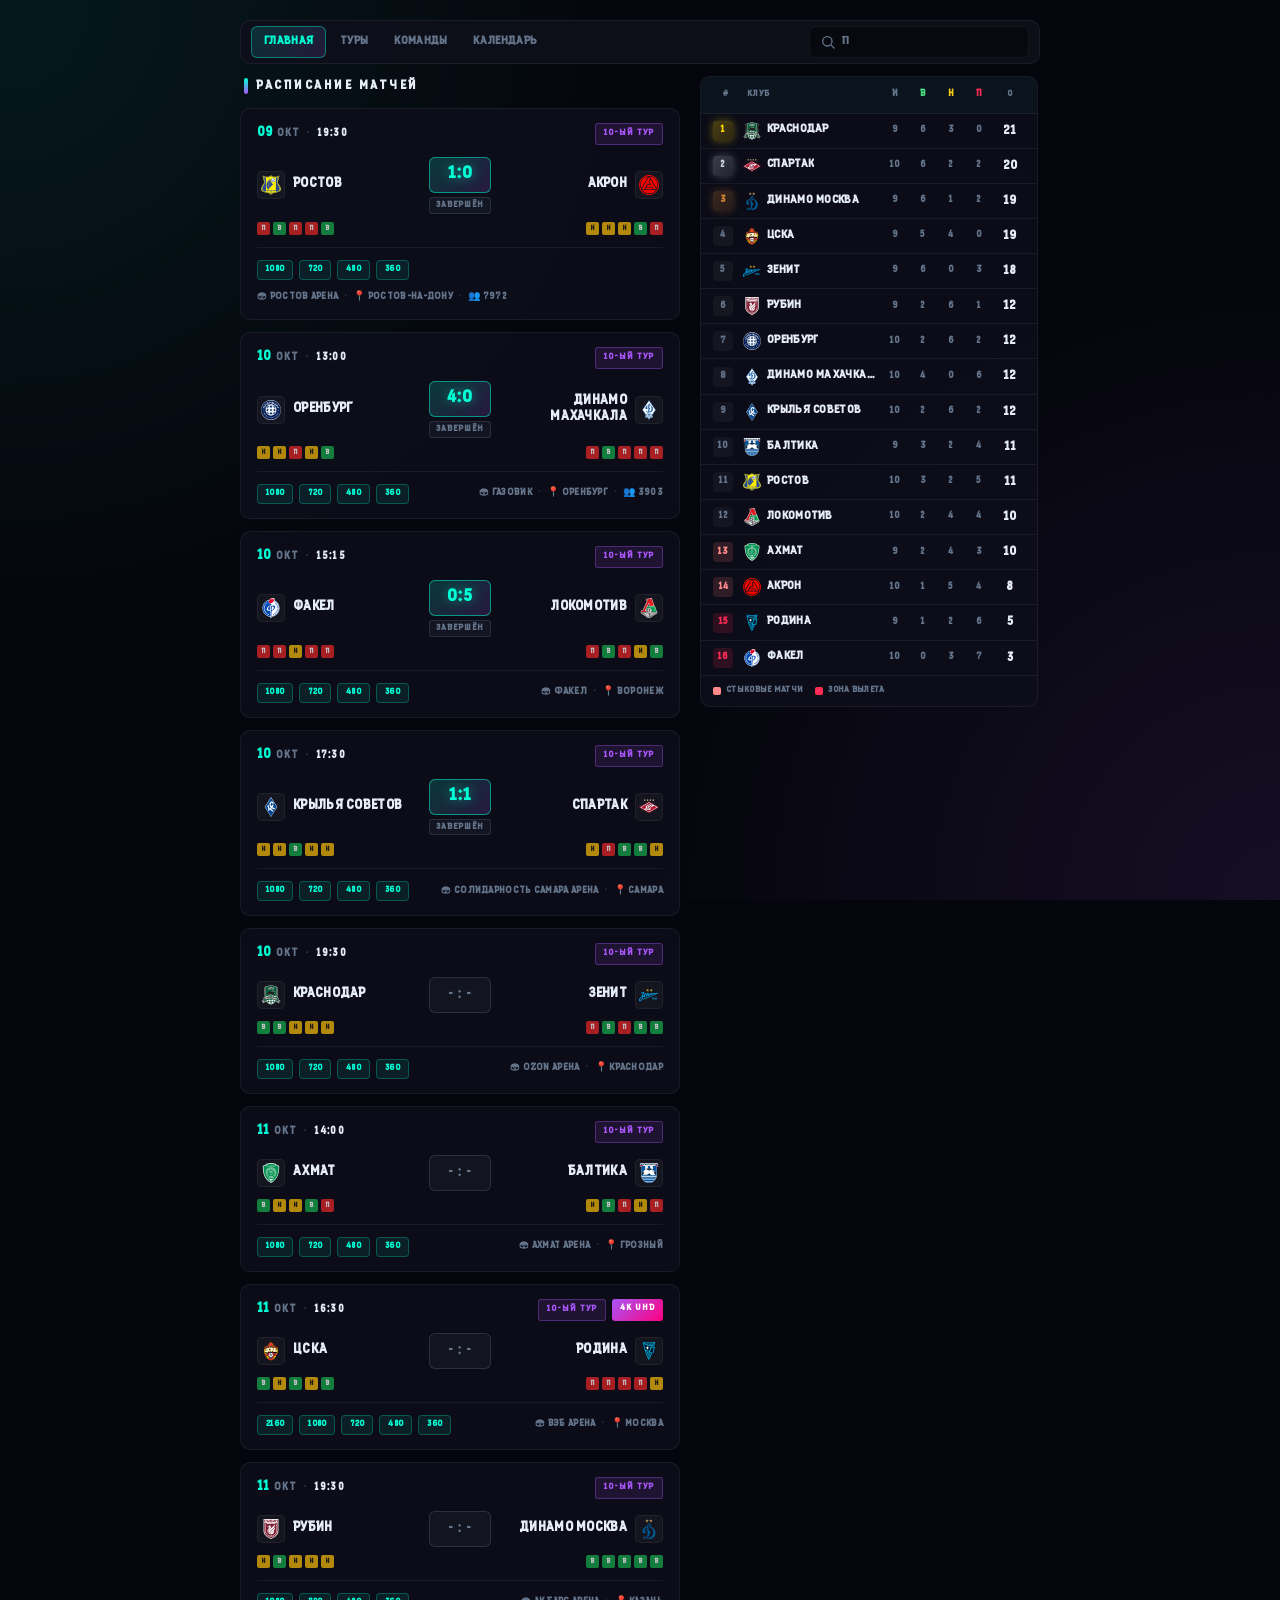
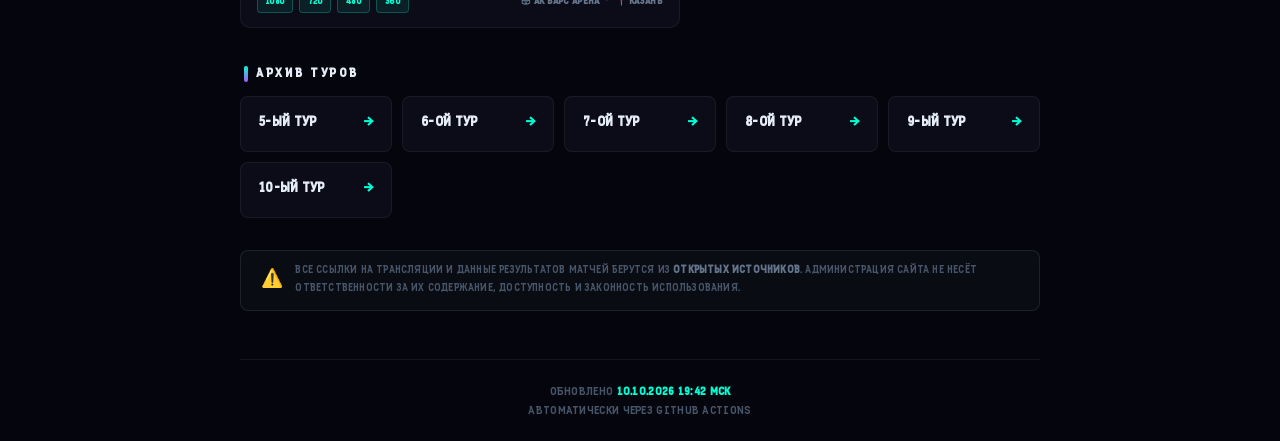
==== index.html @ 18435838 "Обновление: 10-ый тур" ====
<!DOCTYPE html>
<html lang="ru">
<head>
<meta charset="UTF-8">
<meta name="viewport" content="width=device-width, initial-scale=1.0, maximum-scale=1.0, user-scalable=no, viewport-fit=cover">
<title>Прямые трансляции — РПЛ</title>
<link rel="icon" type="image/svg+xml" href="logo/rpl.svg">
<link rel="apple-touch-icon" href="logo/rpl.svg">
<link rel="stylesheet" href="style.css">
</head>
<body>
  <div class="container">

    <div class="topbar">
    <nav class="nav-tabs">
      <a class="nav-tab active" href="index.html">Главная</a>
      <a class="nav-tab " href="tours.html">Туры</a>
      <a class="nav-tab " href="teams.html">Команды</a>
      <a class="nav-tab " href="calendar.html">Календарь</a>
    </nav>
    <div class="topbar-search" id="searchBox">
      <img class="search-box-logo" id="searchBoxLogo" src="" alt="" style="display:none;">
      <input type="text" id="searchInput" placeholder="" autocomplete="off">
      <button class="search-clear" id="searchClear" style="display:none">✕</button>
      <div class="search-suggestions" id="searchSuggestions"></div>
    </div>
    <button class="search-toggle" id="searchToggle" aria-label="Поиск">
      <svg xmlns="http://www.w3.org/2000/svg" viewBox="0 0 24 24" fill="none" stroke="currentColor" stroke-width="2" stroke-linecap="round" stroke-linejoin="round" width="16" height="16"><circle cx="11" cy="11" r="7"/><path d="m21 21-4.35-4.35"/></svg>
    </button>
  </div>

    
    <div class="main-layout">
      <div class="main-layout-col">
        <div id="currentSection">
          <div class="section-head" id="currentHeaderDefault">
            <div class="section-head-title">Расписание матчей</div>
          </div>
          <div class="section-head" id="currentHeaderSearch" style="display:none;">
            <div class="section-head-title">Будущие матчи<span id="currentHeaderTeam"></span></div>
          </div>
          <div class="matches" id="matchesContainer"><div class="match" id="match-09-окт-ростов-акрон" data-teams="ростов акрон">
        <div class="match-top">
          <div class="match-when">
            <span class="match-day">09</span>
            <span class="match-month">окт</span>
            <span class="match-dot">·</span>
            <span class="match-time">19:30</span>
          </div>
          <div class="match-tags">
            <span class="tag tag-tour">10-ый тур</span>
            
          </div>
        </div>

        <div class="match-main">
          <a class="match-team home" href="index.html?team=%D0%A0%D0%BE%D1%81%D1%82%D0%BE%D0%B2">
            <span class="team-logo"><img src="logo/rostov.svg" alt="Ростов"></span>
            <span class="team-name">Ростов</span>
          </a>
          <div class="match-score-block">
            <div class="match-score match-score-final">1:0</div>
            <div class="match-status">Завершён</div>
          </div>
          <a class="match-team away" href="index.html?team=%D0%90%D0%BA%D1%80%D0%BE%D0%BD">
            <span class="team-name">Акрон</span>
            <span class="team-logo"><img src="logo/akron.svg" alt="Акрон"></span>
          </a>
        </div>

        <div class="match-form">
          <div class="match-form-side match-form-home"><span class="form-row"><a class="form-sq form-l" href="tours/6-%D0%BE%D0%B9-%D1%82%D1%83%D1%80.html#match-29-авг-краснодар-ростов" title="29.08.26 Краснодар — Ростов 1:0">П</a><a class="form-sq form-w" href="tours/7-%D0%BE%D0%B9-%D1%82%D1%83%D1%80.html#match-05-сен-ростов-факел" title="05.09.26 Ростов — Факел 3:1">В</a><a class="form-sq form-l" href="tours/8-%D0%BE%D0%B9-%D1%82%D1%83%D1%80.html#match-13-сен-спартак-ростов" title="13.09.26 Спартак — Ростов 3:0">П</a><a class="form-sq form-l" href="tours/9-%D1%8B%D0%B9-%D1%82%D1%83%D1%80.html#match-17-сен-ростов-динамо-москва" title="17.09.26 Ростов — Динамо Москва 0:3">П</a><a class="form-sq form-w" href="tours/10-%D1%8B%D0%B9-%D1%82%D1%83%D1%80.html#match-09-окт-ростов-акрон" title="09.10.26 Ростов — Акрон 1:0">В</a></span></div>
          <div class="match-form-side match-form-away"><span class="form-row"><a class="form-sq form-d" href="tours/6-%D0%BE%D0%B9-%D1%82%D1%83%D1%80.html#match-28-авг-акрон-цска" title="28.08.26 Акрон — ЦСКА 2:2">Н</a><a class="form-sq form-d" href="tours/7-%D0%BE%D0%B9-%D1%82%D1%83%D1%80.html#match-06-сен-оренбург-акрон" title="06.09.26 Оренбург — Акрон 2:2">Н</a><a class="form-sq form-d" href="tours/8-%D0%BE%D0%B9-%D1%82%D1%83%D1%80.html#match-13-сен-краснодар-акрон" title="13.09.26 Краснодар — Акрон 1:1">Н</a><a class="form-sq form-w" href="tours/9-%D1%8B%D0%B9-%D1%82%D1%83%D1%80.html#match-17-сен-акрон-ахмат" title="17.09.26 Акрон — Ахмат 2:0">В</a><a class="form-sq form-l" href="tours/10-%D1%8B%D0%B9-%D1%82%D1%83%D1%80.html#match-09-окт-ростов-акрон" title="09.10.26 Ростов — Акрон 1:0">П</a></span></div>
        </div>

        <div class="match-bottom">
          <div class="quality-row" data-match-start="2026-10-09T19:30:00+03:00" ><a class="quality-btn" href="https://bl.video.matchtv.ru/media/playlist/free_de4bed091a1aaeb6497db8bfb2774245/17_1035193/1080p50fps/142d558792bedceb340d88653887fb73/4947218102.m3u8?type_id=6&sr=26&width=100%25&height=100%25&disable_share=1&live=15&ol=1&bookmaker=1&s=0f793f996a2a1bec9dcef473e34883e1" target="_blank" referrerpolicy="no-referrer">1080</a><a class="quality-btn" href="https://bl.video.matchtv.ru/media/playlist/free_de4bed091a1aaeb6497db8bfb2774245/17_1035193/720/142d558792bedceb340d88653887fb73/4947218102.m3u8?type_id=6&sr=26&width=100%25&height=100%25&disable_share=1&live=15&ol=1&bookmaker=1&s=0f793f996a2a1bec9dcef473e34883e1" target="_blank" referrerpolicy="no-referrer">720</a><a class="quality-btn" href="https://bl.video.matchtv.ru/media/playlist/free_de4bed091a1aaeb6497db8bfb2774245/17_1035193/480/142d558792bedceb340d88653887fb73/4947218102.m3u8?type_id=6&sr=26&width=100%25&height=100%25&disable_share=1&live=15&ol=1&bookmaker=1&s=0f793f996a2a1bec9dcef473e34883e1" target="_blank" referrerpolicy="no-referrer">480</a><a class="quality-btn" href="https://bl.video.matchtv.ru/media/playlist/free_de4bed091a1aaeb6497db8bfb2774245/17_1035193/360/142d558792bedceb340d88653887fb73/4947218102.m3u8?type_id=6&sr=26&width=100%25&height=100%25&disable_share=1&live=15&ol=1&bookmaker=1&s=0f793f996a2a1bec9dcef473e34883e1" target="_blank" referrerpolicy="no-referrer">360</a></div>
          <div class="quality-timer" data-match-start="2026-10-09T19:30:00+03:00" style="display:none;"></div>
          <div class="match-meta"><span class="meta-item" title="Стадион">🏟 Ростов Арена</span><span class="meta-sep">·</span><span class="meta-item" title="Город">📍 Ростов-на-Дону</span><span class="meta-sep">·</span><span class="meta-item" title="Зрители">👥 7972</span></div>
        </div>
      </div>
<div class="match" id="match-10-окт-оренбург-динамо-махачкала" data-teams="оренбург динамо махачкала">
        <div class="match-top">
          <div class="match-when">
            <span class="match-day">10</span>
            <span class="match-month">окт</span>
            <span class="match-dot">·</span>
            <span class="match-time">13:00</span>
          </div>
          <div class="match-tags">
            <span class="tag tag-tour">10-ый тур</span>
            
          </div>
        </div>

        <div class="match-main">
          <a class="match-team home" href="index.html?team=%D0%9E%D1%80%D0%B5%D0%BD%D0%B1%D1%83%D1%80%D0%B3">
            <span class="team-logo"><img src="logo/orenburg.svg" alt="Оренбург"></span>
            <span class="team-name">Оренбург</span>
          </a>
          <div class="match-score-block">
            <div class="match-score match-score-final">4:0</div>
            <div class="match-status">Завершён</div>
          </div>
          <a class="match-team away" href="index.html?team=%D0%94%D0%B8%D0%BD%D0%B0%D0%BC%D0%BE%20%D0%9C%D0%B0%D1%85%D0%B0%D1%87%D0%BA%D0%B0%D0%BB%D0%B0">
            <span class="team-name">Динамо Махачкала</span>
            <span class="team-logo"><img src="logo/dynamomaxachkala.svg" alt="Динамо Махачкала"></span>
          </a>
        </div>

        <div class="match-form">
          <div class="match-form-side match-form-home"><span class="form-row"><a class="form-sq form-d" href="tours/6-%D0%BE%D0%B9-%D1%82%D1%83%D1%80.html#match-30-авг-спартак-оренбург" title="30.08.26 Спартак — Оренбург 1:1">Н</a><a class="form-sq form-d" href="tours/7-%D0%BE%D0%B9-%D1%82%D1%83%D1%80.html#match-06-сен-оренбург-акрон" title="06.09.26 Оренбург — Акрон 2:2">Н</a><a class="form-sq form-l" href="tours/8-%D0%BE%D0%B9-%D1%82%D1%83%D1%80.html#match-12-сен-динамо-москва-оренбург" title="12.09.26 Динамо Москва — Оренбург 1:0">П</a><a class="form-sq form-d" href="tours/9-%D1%8B%D0%B9-%D1%82%D1%83%D1%80.html#match-17-сен-оренбург-краснодар" title="17.09.26 Оренбург — Краснодар 0:0">Н</a><a class="form-sq form-w" href="tours/10-%D1%8B%D0%B9-%D1%82%D1%83%D1%80.html#match-10-окт-оренбург-динамо-махачкала" title="10.10.26 Оренбург — Динамо Махачкала 4:0">В</a></span></div>
          <div class="match-form-side match-form-away"><span class="form-row"><a class="form-sq form-l" href="tours/6-%D0%BE%D0%B9-%D1%82%D1%83%D1%80.html#match-30-авг-рубин-динамо-махачкала" title="30.08.26 Рубин — Динамо Махачкала 3:1">П</a><a class="form-sq form-w" href="tours/7-%D0%BE%D0%B9-%D1%82%D1%83%D1%80.html#match-06-сен-динамо-махачкала-родина" title="06.09.26 Динамо Махачкала — Родина 2:0">В</a><a class="form-sq form-l" href="tours/8-%D0%BE%D0%B9-%D1%82%D1%83%D1%80.html#match-13-сен-ахмат-динамо-махачкала" title="13.09.26 Ахмат — Динамо Махачкала 3:2">П</a><a class="form-sq form-l" href="tours/9-%D1%8B%D0%B9-%D1%82%D1%83%D1%80.html#match-17-сен-динамо-махачкала-цска" title="17.09.26 Динамо Махачкала — ЦСКА 1:3">П</a><a class="form-sq form-l" href="tours/10-%D1%8B%D0%B9-%D1%82%D1%83%D1%80.html#match-10-окт-оренбург-динамо-махачкала" title="10.10.26 Оренбург — Динамо Махачкала 4:0">П</a></span></div>
        </div>

        <div class="match-bottom">
          <div class="quality-row" data-match-start="2026-10-10T13:00:00+03:00" ><a class="quality-btn" href="https://bl.video.matchtv.ru/media/playlist/free_243343fec38ce594bdda882b17896626/17_1035217/1080p50fps/0ccb570977b7cf7967e1bbecccd19ef5/4947298202.m3u8?type_id=6&sr=26&width=100%25&height=100%25&disable_share=1&live=15&ol=1&bookmaker=1&s=04cbb35dc8ef10ea1f46c6e4e2c17a98" target="_blank" referrerpolicy="no-referrer">1080</a><a class="quality-btn" href="https://bl.video.matchtv.ru/media/playlist/free_243343fec38ce594bdda882b17896626/17_1035217/720/0ccb570977b7cf7967e1bbecccd19ef5/4947298202.m3u8?type_id=6&sr=26&width=100%25&height=100%25&disable_share=1&live=15&ol=1&bookmaker=1&s=04cbb35dc8ef10ea1f46c6e4e2c17a98" target="_blank" referrerpolicy="no-referrer">720</a><a class="quality-btn" href="https://bl.video.matchtv.ru/media/playlist/free_243343fec38ce594bdda882b17896626/17_1035217/480/0ccb570977b7cf7967e1bbecccd19ef5/4947298202.m3u8?type_id=6&sr=26&width=100%25&height=100%25&disable_share=1&live=15&ol=1&bookmaker=1&s=04cbb35dc8ef10ea1f46c6e4e2c17a98" target="_blank" referrerpolicy="no-referrer">480</a><a class="quality-btn" href="https://bl.video.matchtv.ru/media/playlist/free_243343fec38ce594bdda882b17896626/17_1035217/360/0ccb570977b7cf7967e1bbecccd19ef5/4947298202.m3u8?type_id=6&sr=26&width=100%25&height=100%25&disable_share=1&live=15&ol=1&bookmaker=1&s=04cbb35dc8ef10ea1f46c6e4e2c17a98" target="_blank" referrerpolicy="no-referrer">360</a></div>
          <div class="quality-timer" data-match-start="2026-10-10T13:00:00+03:00" style="display:none;"></div>
          <div class="match-meta"><span class="meta-item" title="Стадион">🏟 Газовик</span><span class="meta-sep">·</span><span class="meta-item" title="Город">📍 Оренбург</span><span class="meta-sep">·</span><span class="meta-item" title="Зрители">👥 3903</span></div>
        </div>
      </div>
<div class="match" id="match-10-окт-факел-локомотив" data-teams="факел локомотив">
        <div class="match-top">
          <div class="match-when">
            <span class="match-day">10</span>
            <span class="match-month">окт</span>
            <span class="match-dot">·</span>
            <span class="match-time">15:15</span>
          </div>
          <div class="match-tags">
            <span class="tag tag-tour">10-ый тур</span>
            
          </div>
        </div>

        <div class="match-main">
          <a class="match-team home" href="index.html?team=%D0%A4%D0%B0%D0%BA%D0%B5%D0%BB">
            <span class="team-logo"><img src="logo/fakel.svg" alt="Факел"></span>
            <span class="team-name">Факел</span>
          </a>
          <div class="match-score-block">
            <div class="match-score match-score-final">0:5</div>
            <div class="match-status">Завершён</div>
          </div>
          <a class="match-team away" href="index.html?team=%D0%9B%D0%BE%D0%BA%D0%BE%D0%BC%D0%BE%D1%82%D0%B8%D0%B2">
            <span class="team-name">Локомотив</span>
            <span class="team-logo"><img src="logo/lokomotiv.svg" alt="Локомотив"></span>
          </a>
        </div>

        <div class="match-form">
          <div class="match-form-side match-form-home"><span class="form-row"><a class="form-sq form-l" href="tours/6-%D0%BE%D0%B9-%D1%82%D1%83%D1%80.html#match-29-авг-факел-зенит" title="29.08.26 Факел — Зенит 0:1">П</a><a class="form-sq form-l" href="tours/7-%D0%BE%D0%B9-%D1%82%D1%83%D1%80.html#match-05-сен-ростов-факел" title="05.09.26 Ростов — Факел 3:1">П</a><a class="form-sq form-d" href="tours/8-%D0%BE%D0%B9-%D1%82%D1%83%D1%80.html#match-12-сен-факел-балтика" title="12.09.26 Факел — Балтика 2:2">Н</a><a class="form-sq form-l" href="tours/9-%D1%8B%D0%B9-%D1%82%D1%83%D1%80.html#match-16-сен-спартак-факел" title="16.09.26 Спартак — Факел 1:0">П</a><a class="form-sq form-l" href="tours/10-%D1%8B%D0%B9-%D1%82%D1%83%D1%80.html#match-10-окт-факел-локомотив" title="10.10.26 Факел — Локомотив 0:5">П</a></span></div>
          <div class="match-form-side match-form-away"><span class="form-row"><a class="form-sq form-l" href="tours/6-%D0%BE%D0%B9-%D1%82%D1%83%D1%80.html#match-29-авг-локомотив-динамо-москва" title="29.08.26 Локомотив — Динамо Москва 0:1">П</a><a class="form-sq form-w" href="tours/7-%D0%BE%D0%B9-%D1%82%D1%83%D1%80.html#match-06-сен-балтика-локомотив" title="06.09.26 Балтика — Локомотив 0:1">В</a><a class="form-sq form-l" href="tours/8-%D0%BE%D0%B9-%D1%82%D1%83%D1%80.html#match-12-сен-зенит-локомотив" title="12.09.26 Зенит — Локомотив 2:1">П</a><a class="form-sq form-d" href="tours/9-%D1%8B%D0%B9-%D1%82%D1%83%D1%80.html#match-16-сен-локомотив-крылья-советов" title="16.09.26 Локомотив — Крылья Советов 1:1">Н</a><a class="form-sq form-w" href="tours/10-%D1%8B%D0%B9-%D1%82%D1%83%D1%80.html#match-10-окт-факел-локомотив" title="10.10.26 Факел — Локомотив 0:5">В</a></span></div>
        </div>

        <div class="match-bottom">
          <div class="quality-row" data-match-start="2026-10-10T15:15:00+03:00" ><a class="quality-btn" href="https://bl.video.matchtv.ru/media/playlist/free_6160bd0b5454d4c3e7fe07ee248b9705/17_1035225/1080p50fps/3eafe4182375eeb11cca2997246602a0/4947309002.m3u8?type_id=6&sr=26&width=100%25&height=100%25&disable_share=1&live=15&ol=1&bookmaker=1&s=35c01ee74d9510f62d2702093aed7e97" target="_blank" referrerpolicy="no-referrer">1080</a><a class="quality-btn" href="https://bl.video.matchtv.ru/media/playlist/free_6160bd0b5454d4c3e7fe07ee248b9705/17_1035225/720/3eafe4182375eeb11cca2997246602a0/4947309002.m3u8?type_id=6&sr=26&width=100%25&height=100%25&disable_share=1&live=15&ol=1&bookmaker=1&s=35c01ee74d9510f62d2702093aed7e97" target="_blank" referrerpolicy="no-referrer">720</a><a class="quality-btn" href="https://bl.video.matchtv.ru/media/playlist/free_6160bd0b5454d4c3e7fe07ee248b9705/17_1035225/480/3eafe4182375eeb11cca2997246602a0/4947309002.m3u8?type_id=6&sr=26&width=100%25&height=100%25&disable_share=1&live=15&ol=1&bookmaker=1&s=35c01ee74d9510f62d2702093aed7e97" target="_blank" referrerpolicy="no-referrer">480</a><a class="quality-btn" href="https://bl.video.matchtv.ru/media/playlist/free_6160bd0b5454d4c3e7fe07ee248b9705/17_1035225/360/3eafe4182375eeb11cca2997246602a0/4947309002.m3u8?type_id=6&sr=26&width=100%25&height=100%25&disable_share=1&live=15&ol=1&bookmaker=1&s=35c01ee74d9510f62d2702093aed7e97" target="_blank" referrerpolicy="no-referrer">360</a></div>
          <div class="quality-timer" data-match-start="2026-10-10T15:15:00+03:00" style="display:none;"></div>
          <div class="match-meta"><span class="meta-item" title="Стадион">🏟 Факел</span><span class="meta-sep">·</span><span class="meta-item" title="Город">📍 Воронеж</span></div>
        </div>
      </div>
<div class="match" id="match-10-окт-крылья-советов-спартак" data-teams="крылья советов спартак">
        <div class="match-top">
          <div class="match-when">
            <span class="match-day">10</span>
            <span class="match-month">окт</span>
            <span class="match-dot">·</span>
            <span class="match-time">17:30</span>
          </div>
          <div class="match-tags">
            <span class="tag tag-tour">10-ый тур</span>
            
          </div>
        </div>

        <div class="match-main">
          <a class="match-team home" href="index.html?team=%D0%9A%D1%80%D1%8B%D0%BB%D1%8C%D1%8F%20%D0%A1%D0%BE%D0%B2%D0%B5%D1%82%D0%BE%D0%B2">
            <span class="team-logo"><img src="logo/krylyasovetov.svg" alt="Крылья Советов"></span>
            <span class="team-name">Крылья Советов</span>
          </a>
          <div class="match-score-block">
            <div class="match-score match-score-final">1:1</div>
            <div class="match-status">Завершён</div>
          </div>
          <a class="match-team away" href="index.html?team=%D0%A1%D0%BF%D0%B0%D1%80%D1%82%D0%B0%D0%BA">
            <span class="team-name">Спартак</span>
            <span class="team-logo"><img src="logo/spartak.svg" alt="Спартак"></span>
          </a>
        </div>

        <div class="match-form">
          <div class="match-form-side match-form-home"><span class="form-row"><a class="form-sq form-d" href="tours/6-%D0%BE%D0%B9-%D1%82%D1%83%D1%80.html#match-29-авг-ахмат-крылья-советов" title="29.08.26 Ахмат — Крылья Советов 3:3">Н</a><a class="form-sq form-d" href="tours/7-%D0%BE%D0%B9-%D1%82%D1%83%D1%80.html#match-05-сен-крылья-советов-краснодар" title="05.09.26 Крылья Советов — Краснодар 2:2">Н</a><a class="form-sq form-w" href="tours/8-%D0%BE%D0%B9-%D1%82%D1%83%D1%80.html#match-11-сен-крылья-советов-родина" title="11.09.26 Крылья Советов — Родина 2:1">В</a><a class="form-sq form-d" href="tours/9-%D1%8B%D0%B9-%D1%82%D1%83%D1%80.html#match-16-сен-локомотив-крылья-советов" title="16.09.26 Локомотив — Крылья Советов 1:1">Н</a><a class="form-sq form-d" href="tours/10-%D1%8B%D0%B9-%D1%82%D1%83%D1%80.html#match-10-окт-крылья-советов-спартак" title="10.10.26 Крылья Советов — Спартак 1:1">Н</a></span></div>
          <div class="match-form-side match-form-away"><span class="form-row"><a class="form-sq form-d" href="tours/6-%D0%BE%D0%B9-%D1%82%D1%83%D1%80.html#match-30-авг-спартак-оренбург" title="30.08.26 Спартак — Оренбург 1:1">Н</a><a class="form-sq form-l" href="tours/7-%D0%BE%D0%B9-%D1%82%D1%83%D1%80.html#match-06-сен-динамо-москва-спартак" title="06.09.26 Динамо Москва — Спартак 2:1">П</a><a class="form-sq form-w" href="tours/8-%D0%BE%D0%B9-%D1%82%D1%83%D1%80.html#match-13-сен-спартак-ростов" title="13.09.26 Спартак — Ростов 3:0">В</a><a class="form-sq form-w" href="tours/9-%D1%8B%D0%B9-%D1%82%D1%83%D1%80.html#match-16-сен-спартак-факел" title="16.09.26 Спартак — Факел 1:0">В</a><a class="form-sq form-d" href="tours/10-%D1%8B%D0%B9-%D1%82%D1%83%D1%80.html#match-10-окт-крылья-советов-спартак" title="10.10.26 Крылья Советов — Спартак 1:1">Н</a></span></div>
        </div>

        <div class="match-bottom">
          <div class="quality-row" data-match-start="2026-10-10T17:30:00+03:00" ><a class="quality-btn" href="https://bl.video.matchtv.ru/media/playlist/free_67f0adc02b4e714da9711ebdda88271b/17_1035243/1080p50fps/358e0f41d7cb3f6ad9a159722acf8ec7/4947309002.m3u8?type_id=6&sr=26&width=100%25&height=100%25&disable_share=1&live=15&ol=1&bookmaker=1&s=35c01ee74d9510f62d2702093aed7e97" target="_blank" referrerpolicy="no-referrer">1080</a><a class="quality-btn" href="https://bl.video.matchtv.ru/media/playlist/free_67f0adc02b4e714da9711ebdda88271b/17_1035243/720/358e0f41d7cb3f6ad9a159722acf8ec7/4947309002.m3u8?type_id=6&sr=26&width=100%25&height=100%25&disable_share=1&live=15&ol=1&bookmaker=1&s=35c01ee74d9510f62d2702093aed7e97" target="_blank" referrerpolicy="no-referrer">720</a><a class="quality-btn" href="https://bl.video.matchtv.ru/media/playlist/free_67f0adc02b4e714da9711ebdda88271b/17_1035243/480/358e0f41d7cb3f6ad9a159722acf8ec7/4947309002.m3u8?type_id=6&sr=26&width=100%25&height=100%25&disable_share=1&live=15&ol=1&bookmaker=1&s=35c01ee74d9510f62d2702093aed7e97" target="_blank" referrerpolicy="no-referrer">480</a><a class="quality-btn" href="https://bl.video.matchtv.ru/media/playlist/free_67f0adc02b4e714da9711ebdda88271b/17_1035243/360/358e0f41d7cb3f6ad9a159722acf8ec7/4947309002.m3u8?type_id=6&sr=26&width=100%25&height=100%25&disable_share=1&live=15&ol=1&bookmaker=1&s=35c01ee74d9510f62d2702093aed7e97" target="_blank" referrerpolicy="no-referrer">360</a></div>
          <div class="quality-timer" data-match-start="2026-10-10T17:30:00+03:00" style="display:none;"></div>
          <div class="match-meta"><span class="meta-item" title="Стадион">🏟 Солидарность Самара Арена</span><span class="meta-sep">·</span><span class="meta-item" title="Город">📍 Самара</span></div>
        </div>
      </div>
<div class="match" id="match-10-окт-краснодар-зенит" data-teams="краснодар зенит">
        <div class="match-top">
          <div class="match-when">
            <span class="match-day">10</span>
            <span class="match-month">окт</span>
            <span class="match-dot">·</span>
            <span class="match-time">19:30</span>
          </div>
          <div class="match-tags">
            <span class="tag tag-tour">10-ый тур</span>
            
          </div>
        </div>

        <div class="match-main">
          <a class="match-team home" href="index.html?team=%D0%9A%D1%80%D0%B0%D1%81%D0%BD%D0%BE%D0%B4%D0%B0%D1%80">
            <span class="team-logo"><img src="logo/krasnodar.svg" alt="Краснодар"></span>
            <span class="team-name">Краснодар</span>
          </a>
          <div class="match-score-block">
            <div class="match-score match-score-upcoming">- : -</div>
            
          </div>
          <a class="match-team away" href="index.html?team=%D0%97%D0%B5%D0%BD%D0%B8%D1%82">
            <span class="team-name">Зенит</span>
            <span class="team-logo"><img src="logo/zenit.svg" alt="Зенит"></span>
          </a>
        </div>

        <div class="match-form">
          <div class="match-form-side match-form-home"><span class="form-row"><a class="form-sq form-w" href="tours/5-%D1%8B%D0%B9-%D1%82%D1%83%D1%80.html#match-23-авг-динамо-махачкала-краснодар" title="23.08.26 Динамо Махачкала — Краснодар 0:1">В</a><a class="form-sq form-w" href="tours/6-%D0%BE%D0%B9-%D1%82%D1%83%D1%80.html#match-29-авг-краснодар-ростов" title="29.08.26 Краснодар — Ростов 1:0">В</a><a class="form-sq form-d" href="tours/7-%D0%BE%D0%B9-%D1%82%D1%83%D1%80.html#match-05-сен-крылья-советов-краснодар" title="05.09.26 Крылья Советов — Краснодар 2:2">Н</a><a class="form-sq form-d" href="tours/8-%D0%BE%D0%B9-%D1%82%D1%83%D1%80.html#match-13-сен-краснодар-акрон" title="13.09.26 Краснодар — Акрон 1:1">Н</a><a class="form-sq form-d" href="tours/9-%D1%8B%D0%B9-%D1%82%D1%83%D1%80.html#match-17-сен-оренбург-краснодар" title="17.09.26 Оренбург — Краснодар 0:0">Н</a></span></div>
          <div class="match-form-side match-form-away"><span class="form-row"><a class="form-sq form-l" href="tours/5-%D1%8B%D0%B9-%D1%82%D1%83%D1%80.html#match-23-авг-спартак-зенит" title="23.08.26 Спартак — Зенит 2:0">П</a><a class="form-sq form-w" href="tours/6-%D0%BE%D0%B9-%D1%82%D1%83%D1%80.html#match-29-авг-факел-зенит" title="29.08.26 Факел — Зенит 0:1">В</a><a class="form-sq form-l" href="tours/7-%D0%BE%D0%B9-%D1%82%D1%83%D1%80.html#match-05-сен-зенит-цска" title="05.09.26 Зенит — ЦСКА 1:2">П</a><a class="form-sq form-w" href="tours/8-%D0%BE%D0%B9-%D1%82%D1%83%D1%80.html#match-12-сен-зенит-локомотив" title="12.09.26 Зенит — Локомотив 2:1">В</a><a class="form-sq form-w" href="tours/9-%D1%8B%D0%B9-%D1%82%D1%83%D1%80.html#match-16-сен-балтика-зенит" title="16.09.26 Балтика — Зенит 2:3">В</a></span></div>
        </div>

        <div class="match-bottom">
          <div class="quality-row" data-match-start="2026-10-10T19:30:00+03:00" style="display:none;"><a class="quality-btn" href="https://bl.video.matchtv.ru/media/playlist/free_4e3a35a1322e12d38c9f9033b342edba/17_1035247/1080p50fps/049ea1c97e24288d95565226d3a38099/4947323402.m3u8?type_id=6&sr=26&width=100%25&height=100%25&disable_share=1&live=15&ol=1&bookmaker=1&s=beb34e95c4b566aaafb94d961a3fc7a0" target="_blank" referrerpolicy="no-referrer">1080</a><a class="quality-btn" href="https://bl.video.matchtv.ru/media/playlist/free_4e3a35a1322e12d38c9f9033b342edba/17_1035247/720/049ea1c97e24288d95565226d3a38099/4947323402.m3u8?type_id=6&sr=26&width=100%25&height=100%25&disable_share=1&live=15&ol=1&bookmaker=1&s=beb34e95c4b566aaafb94d961a3fc7a0" target="_blank" referrerpolicy="no-referrer">720</a><a class="quality-btn" href="https://bl.video.matchtv.ru/media/playlist/free_4e3a35a1322e12d38c9f9033b342edba/17_1035247/480/049ea1c97e24288d95565226d3a38099/4947323402.m3u8?type_id=6&sr=26&width=100%25&height=100%25&disable_share=1&live=15&ol=1&bookmaker=1&s=beb34e95c4b566aaafb94d961a3fc7a0" target="_blank" referrerpolicy="no-referrer">480</a><a class="quality-btn" href="https://bl.video.matchtv.ru/media/playlist/free_4e3a35a1322e12d38c9f9033b342edba/17_1035247/360/049ea1c97e24288d95565226d3a38099/4947323402.m3u8?type_id=6&sr=26&width=100%25&height=100%25&disable_share=1&live=15&ol=1&bookmaker=1&s=beb34e95c4b566aaafb94d961a3fc7a0" target="_blank" referrerpolicy="no-referrer">360</a></div>
          <div class="quality-timer" data-match-start="2026-10-10T19:30:00+03:00" ></div>
          <div class="match-meta"><span class="meta-item" title="Стадион">🏟 Ozon Арена</span><span class="meta-sep">·</span><span class="meta-item" title="Город">📍 Краснодар</span></div>
        </div>
      </div>
<div class="match" id="match-11-окт-ахмат-балтика" data-teams="ахмат балтика">
        <div class="match-top">
          <div class="match-when">
            <span class="match-day">11</span>
            <span class="match-month">окт</span>
            <span class="match-dot">·</span>
            <span class="match-time">14:00</span>
          </div>
          <div class="match-tags">
            <span class="tag tag-tour">10-ый тур</span>
            
          </div>
        </div>

        <div class="match-main">
          <a class="match-team home" href="index.html?team=%D0%90%D1%85%D0%BC%D0%B0%D1%82">
            <span class="team-logo"><img src="logo/akhmat.svg" alt="Ахмат"></span>
            <span class="team-name">Ахмат</span>
          </a>
          <div class="match-score-block">
            <div class="match-score match-score-upcoming">- : -</div>
            
          </div>
          <a class="match-team away" href="index.html?team=%D0%91%D0%B0%D0%BB%D1%82%D0%B8%D0%BA%D0%B0">
            <span class="team-name">Балтика</span>
            <span class="team-logo"><img src="logo/baltika.svg" alt="Балтика"></span>
          </a>
        </div>

        <div class="match-form">
          <div class="match-form-side match-form-home"><span class="form-row"><a class="form-sq form-w" href="tours/5-%D1%8B%D0%B9-%D1%82%D1%83%D1%80.html#match-22-авг-ахмат-ростов" title="22.08.26 Ахмат — Ростов 4:1">В</a><a class="form-sq form-d" href="tours/6-%D0%BE%D0%B9-%D1%82%D1%83%D1%80.html#match-29-авг-ахмат-крылья-советов" title="29.08.26 Ахмат — Крылья Советов 3:3">Н</a><a class="form-sq form-d" href="tours/7-%D0%BE%D0%B9-%D1%82%D1%83%D1%80.html#match-07-сен-рубин-ахмат" title="07.09.26 Рубин — Ахмат 1:1">Н</a><a class="form-sq form-w" href="tours/8-%D0%BE%D0%B9-%D1%82%D1%83%D1%80.html#match-13-сен-ахмат-динамо-махачкала" title="13.09.26 Ахмат — Динамо Махачкала 3:2">В</a><a class="form-sq form-l" href="tours/9-%D1%8B%D0%B9-%D1%82%D1%83%D1%80.html#match-17-сен-акрон-ахмат" title="17.09.26 Акрон — Ахмат 2:0">П</a></span></div>
          <div class="match-form-side match-form-away"><span class="form-row"><a class="form-sq form-d" href="tours/5-%D1%8B%D0%B9-%D1%82%D1%83%D1%80.html#match-24-авг-балтика-рубин" title="24.08.26 Балтика — Рубин 1:1">Н</a><a class="form-sq form-w" href="tours/6-%D0%BE%D0%B9-%D1%82%D1%83%D1%80.html#match-30-авг-родина-балтика" title="30.08.26 Родина — Балтика 0:3">В</a><a class="form-sq form-l" href="tours/7-%D0%BE%D0%B9-%D1%82%D1%83%D1%80.html#match-06-сен-балтика-локомотив" title="06.09.26 Балтика — Локомотив 0:1">П</a><a class="form-sq form-d" href="tours/8-%D0%BE%D0%B9-%D1%82%D1%83%D1%80.html#match-12-сен-факел-балтика" title="12.09.26 Факел — Балтика 2:2">Н</a><a class="form-sq form-l" href="tours/9-%D1%8B%D0%B9-%D1%82%D1%83%D1%80.html#match-16-сен-балтика-зенит" title="16.09.26 Балтика — Зенит 2:3">П</a></span></div>
        </div>

        <div class="match-bottom">
          <div class="quality-row" data-match-start="2026-10-11T14:00:00+03:00" style="display:none;"><a class="quality-btn" href="https://bl.video.matchtv.ru/media/playlist/free_520f33bfb43fc68b3cce4a453be20a73/17_1035281/1080p50fps/23430e46c8e0eef18a9af82414912eb4/4947323402.m3u8?type_id=6&sr=26&width=100%25&height=100%25&disable_share=1&live=15&ol=1&bookmaker=1&s=beb34e95c4b566aaafb94d961a3fc7a0" target="_blank" referrerpolicy="no-referrer">1080</a><a class="quality-btn" href="https://bl.video.matchtv.ru/media/playlist/free_520f33bfb43fc68b3cce4a453be20a73/17_1035281/720/23430e46c8e0eef18a9af82414912eb4/4947323402.m3u8?type_id=6&sr=26&width=100%25&height=100%25&disable_share=1&live=15&ol=1&bookmaker=1&s=beb34e95c4b566aaafb94d961a3fc7a0" target="_blank" referrerpolicy="no-referrer">720</a><a class="quality-btn" href="https://bl.video.matchtv.ru/media/playlist/free_520f33bfb43fc68b3cce4a453be20a73/17_1035281/480/23430e46c8e0eef18a9af82414912eb4/4947323402.m3u8?type_id=6&sr=26&width=100%25&height=100%25&disable_share=1&live=15&ol=1&bookmaker=1&s=beb34e95c4b566aaafb94d961a3fc7a0" target="_blank" referrerpolicy="no-referrer">480</a><a class="quality-btn" href="https://bl.video.matchtv.ru/media/playlist/free_520f33bfb43fc68b3cce4a453be20a73/17_1035281/360/23430e46c8e0eef18a9af82414912eb4/4947323402.m3u8?type_id=6&sr=26&width=100%25&height=100%25&disable_share=1&live=15&ol=1&bookmaker=1&s=beb34e95c4b566aaafb94d961a3fc7a0" target="_blank" referrerpolicy="no-referrer">360</a></div>
          <div class="quality-timer" data-match-start="2026-10-11T14:00:00+03:00" ></div>
          <div class="match-meta"><span class="meta-item" title="Стадион">🏟 Ахмат Арена</span><span class="meta-sep">·</span><span class="meta-item" title="Город">📍 Грозный</span></div>
        </div>
      </div>
<div class="match" id="match-11-окт-цска-родина" data-teams="цска родина">
        <div class="match-top">
          <div class="match-when">
            <span class="match-day">11</span>
            <span class="match-month">окт</span>
            <span class="match-dot">·</span>
            <span class="match-time">16:30</span>
          </div>
          <div class="match-tags">
            <span class="tag tag-tour">10-ый тур</span>
            <a class="tag tag-4k" href="index.html?filter=4k">4K UHD</a>
          </div>
        </div>

        <div class="match-main">
          <a class="match-team home" href="index.html?team=%D0%A6%D0%A1%D0%9A%D0%90">
            <span class="team-logo"><img src="logo/cska.svg" alt="ЦСКА"></span>
            <span class="team-name">ЦСКА</span>
          </a>
          <div class="match-score-block">
            <div class="match-score match-score-upcoming">- : -</div>
            
          </div>
          <a class="match-team away" href="index.html?team=%D0%A0%D0%BE%D0%B4%D0%B8%D0%BD%D0%B0">
            <span class="team-name">Родина</span>
            <span class="team-logo"><img src="logo/rodina.svg" alt="Родина"></span>
          </a>
        </div>

        <div class="match-form">
          <div class="match-form-side match-form-home"><span class="form-row"><a class="form-sq form-w" href="tours/5-%D1%8B%D0%B9-%D1%82%D1%83%D1%80.html#match-22-авг-цска-локомотив" title="22.08.26 ЦСКА — Локомотив 3:2">В</a><a class="form-sq form-d" href="tours/6-%D0%BE%D0%B9-%D1%82%D1%83%D1%80.html#match-28-авг-акрон-цска" title="28.08.26 Акрон — ЦСКА 2:2">Н</a><a class="form-sq form-w" href="tours/7-%D0%BE%D0%B9-%D1%82%D1%83%D1%80.html#match-05-сен-зенит-цска" title="05.09.26 Зенит — ЦСКА 1:2">В</a><a class="form-sq form-d" href="tours/8-%D0%BE%D0%B9-%D1%82%D1%83%D1%80.html#match-12-сен-цска-рубин" title="12.09.26 ЦСКА — Рубин 1:1">Н</a><a class="form-sq form-w" href="tours/9-%D1%8B%D0%B9-%D1%82%D1%83%D1%80.html#match-17-сен-динамо-махачкала-цска" title="17.09.26 Динамо Махачкала — ЦСКА 1:3">В</a></span></div>
          <div class="match-form-side match-form-away"><span class="form-row"><a class="form-sq form-l" href="tours/5-%D1%8B%D0%B9-%D1%82%D1%83%D1%80.html#match-23-авг-динамо-москва-родина" title="23.08.26 Динамо Москва — Родина 3:1">П</a><a class="form-sq form-l" href="tours/6-%D0%BE%D0%B9-%D1%82%D1%83%D1%80.html#match-30-авг-родина-балтика" title="30.08.26 Родина — Балтика 0:3">П</a><a class="form-sq form-l" href="tours/7-%D0%BE%D0%B9-%D1%82%D1%83%D1%80.html#match-06-сен-динамо-махачкала-родина" title="06.09.26 Динамо Махачкала — Родина 2:0">П</a><a class="form-sq form-l" href="tours/8-%D0%BE%D0%B9-%D1%82%D1%83%D1%80.html#match-11-сен-крылья-советов-родина" title="11.09.26 Крылья Советов — Родина 2:1">П</a><a class="form-sq form-d" href="tours/9-%D1%8B%D0%B9-%D1%82%D1%83%D1%80.html#match-16-сен-родина-рубин" title="16.09.26 Родина — Рубин 1:1">Н</a></span></div>
        </div>

        <div class="match-bottom">
          <div class="quality-row" data-match-start="2026-10-11T16:30:00+03:00" style="display:none;"><a class="quality-btn" href="https://bl.video.matchtv.ru/media/playlist/free_478b692552ace3b3e98db36e831663ed/17_1034807/2160/c712d81d6bcb9efa0b4616e4c1bfb504/4947323403.m3u8?type_id=6&sr=26&width=100%25&height=100%25&disable_share=1&live=15&ol=1&bookmaker=1&s=56b43f5004965e3521e2799de3b80b0f" target="_blank" referrerpolicy="no-referrer">2160</a><a class="quality-btn" href="https://bl.video.matchtv.ru/media/playlist/free_478b692552ace3b3e98db36e831663ed/17_1034807/1080/c712d81d6bcb9efa0b4616e4c1bfb504/4947323403.m3u8?type_id=6&sr=26&width=100%25&height=100%25&disable_share=1&live=15&ol=1&bookmaker=1&s=56b43f5004965e3521e2799de3b80b0f" target="_blank" referrerpolicy="no-referrer">1080</a><a class="quality-btn" href="https://bl.video.matchtv.ru/media/playlist/free_478b692552ace3b3e98db36e831663ed/17_1034807/720/c712d81d6bcb9efa0b4616e4c1bfb504/4947323403.m3u8?type_id=6&sr=26&width=100%25&height=100%25&disable_share=1&live=15&ol=1&bookmaker=1&s=56b43f5004965e3521e2799de3b80b0f" target="_blank" referrerpolicy="no-referrer">720</a><a class="quality-btn" href="https://bl.video.matchtv.ru/media/playlist/free_478b692552ace3b3e98db36e831663ed/17_1034807/480/c712d81d6bcb9efa0b4616e4c1bfb504/4947323403.m3u8?type_id=6&sr=26&width=100%25&height=100%25&disable_share=1&live=15&ol=1&bookmaker=1&s=56b43f5004965e3521e2799de3b80b0f" target="_blank" referrerpolicy="no-referrer">480</a><a class="quality-btn" href="https://bl.video.matchtv.ru/media/playlist/free_478b692552ace3b3e98db36e831663ed/17_1034807/360/c712d81d6bcb9efa0b4616e4c1bfb504/4947323403.m3u8?type_id=6&sr=26&width=100%25&height=100%25&disable_share=1&live=15&ol=1&bookmaker=1&s=56b43f5004965e3521e2799de3b80b0f" target="_blank" referrerpolicy="no-referrer">360</a></div>
          <div class="quality-timer" data-match-start="2026-10-11T16:30:00+03:00" ></div>
          <div class="match-meta"><span class="meta-item" title="Стадион">🏟 ВЭБ Арена</span><span class="meta-sep">·</span><span class="meta-item" title="Город">📍 Москва</span></div>
        </div>
      </div>
<div class="match" id="match-11-окт-рубин-динамо-москва" data-teams="рубин динамо москва">
        <div class="match-top">
          <div class="match-when">
            <span class="match-day">11</span>
            <span class="match-month">окт</span>
            <span class="match-dot">·</span>
            <span class="match-time">19:30</span>
          </div>
          <div class="match-tags">
            <span class="tag tag-tour">10-ый тур</span>
            
          </div>
        </div>

        <div class="match-main">
          <a class="match-team home" href="index.html?team=%D0%A0%D1%83%D0%B1%D0%B8%D0%BD">
            <span class="team-logo"><img src="logo/rubin.svg" alt="Рубин"></span>
            <span class="team-name">Рубин</span>
          </a>
          <div class="match-score-block">
            <div class="match-score match-score-upcoming">- : -</div>
            
          </div>
          <a class="match-team away" href="index.html?team=%D0%94%D0%B8%D0%BD%D0%B0%D0%BC%D0%BE%20%D0%9C%D0%BE%D1%81%D0%BA%D0%B2%D0%B0">
            <span class="team-name">Динамо Москва</span>
            <span class="team-logo"><img src="logo/dynamomoscov.svg" alt="Динамо Москва"></span>
          </a>
        </div>

        <div class="match-form">
          <div class="match-form-side match-form-home"><span class="form-row"><a class="form-sq form-d" href="tours/5-%D1%8B%D0%B9-%D1%82%D1%83%D1%80.html#match-24-авг-балтика-рубин" title="24.08.26 Балтика — Рубин 1:1">Н</a><a class="form-sq form-w" href="tours/6-%D0%BE%D0%B9-%D1%82%D1%83%D1%80.html#match-30-авг-рубин-динамо-махачкала" title="30.08.26 Рубин — Динамо Махачкала 3:1">В</a><a class="form-sq form-d" href="tours/7-%D0%BE%D0%B9-%D1%82%D1%83%D1%80.html#match-07-сен-рубин-ахмат" title="07.09.26 Рубин — Ахмат 1:1">Н</a><a class="form-sq form-d" href="tours/8-%D0%BE%D0%B9-%D1%82%D1%83%D1%80.html#match-12-сен-цска-рубин" title="12.09.26 ЦСКА — Рубин 1:1">Н</a><a class="form-sq form-d" href="tours/9-%D1%8B%D0%B9-%D1%82%D1%83%D1%80.html#match-16-сен-родина-рубин" title="16.09.26 Родина — Рубин 1:1">Н</a></span></div>
          <div class="match-form-side match-form-away"><span class="form-row"><a class="form-sq form-w" href="tours/5-%D1%8B%D0%B9-%D1%82%D1%83%D1%80.html#match-23-авг-динамо-москва-родина" title="23.08.26 Динамо Москва — Родина 3:1">В</a><a class="form-sq form-w" href="tours/6-%D0%BE%D0%B9-%D1%82%D1%83%D1%80.html#match-29-авг-локомотив-динамо-москва" title="29.08.26 Локомотив — Динамо Москва 0:1">В</a><a class="form-sq form-w" href="tours/7-%D0%BE%D0%B9-%D1%82%D1%83%D1%80.html#match-06-сен-динамо-москва-спартак" title="06.09.26 Динамо Москва — Спартак 2:1">В</a><a class="form-sq form-w" href="tours/8-%D0%BE%D0%B9-%D1%82%D1%83%D1%80.html#match-12-сен-динамо-москва-оренбург" title="12.09.26 Динамо Москва — Оренбург 1:0">В</a><a class="form-sq form-w" href="tours/9-%D1%8B%D0%B9-%D1%82%D1%83%D1%80.html#match-17-сен-ростов-динамо-москва" title="17.09.26 Ростов — Динамо Москва 0:3">В</a></span></div>
        </div>

        <div class="match-bottom">
          <div class="quality-row" data-match-start="2026-10-11T19:30:00+03:00" style="display:none;"><a class="quality-btn" href="https://bl.video.matchtv.ru/media/playlist/free_eb8da242637bc58845c527d1b85823a3/17_1035305/1080p50fps/75dfa0345f1b4fa6899e9d043bdfeca2/4947323402.m3u8?type_id=6&sr=26&width=100%25&height=100%25&disable_share=1&live=15&ol=1&bookmaker=1&s=beb34e95c4b566aaafb94d961a3fc7a0" target="_blank" referrerpolicy="no-referrer">1080</a><a class="quality-btn" href="https://bl.video.matchtv.ru/media/playlist/free_eb8da242637bc58845c527d1b85823a3/17_1035305/720/75dfa0345f1b4fa6899e9d043bdfeca2/4947323402.m3u8?type_id=6&sr=26&width=100%25&height=100%25&disable_share=1&live=15&ol=1&bookmaker=1&s=beb34e95c4b566aaafb94d961a3fc7a0" target="_blank" referrerpolicy="no-referrer">720</a><a class="quality-btn" href="https://bl.video.matchtv.ru/media/playlist/free_eb8da242637bc58845c527d1b85823a3/17_1035305/480/75dfa0345f1b4fa6899e9d043bdfeca2/4947323402.m3u8?type_id=6&sr=26&width=100%25&height=100%25&disable_share=1&live=15&ol=1&bookmaker=1&s=beb34e95c4b566aaafb94d961a3fc7a0" target="_blank" referrerpolicy="no-referrer">480</a><a class="quality-btn" href="https://bl.video.matchtv.ru/media/playlist/free_eb8da242637bc58845c527d1b85823a3/17_1035305/360/75dfa0345f1b4fa6899e9d043bdfeca2/4947323402.m3u8?type_id=6&sr=26&width=100%25&height=100%25&disable_share=1&live=15&ol=1&bookmaker=1&s=beb34e95c4b566aaafb94d961a3fc7a0" target="_blank" referrerpolicy="no-referrer">360</a></div>
          <div class="quality-timer" data-match-start="2026-10-11T19:30:00+03:00" ></div>
          <div class="match-meta"><span class="meta-item" title="Стадион">🏟 Ак Барс Арена</span><span class="meta-sep">·</span><span class="meta-item" title="Город">📍 Казань</span></div>
        </div>
      </div>
</div>
        </div>
        <div id="pastSection" style="display:none;">
          <div class="section-head">
            <div class="section-head-title">Прошедшие матчи<span id="pastHeaderTeam"></span></div>
          </div>
          <div class="matches" id="pastMatchesContainer"><div class="match past-match" data-teams="оренбург краснодар" style="display:none;">
        <div class="match-top">
          <div class="match-when">
            <span class="match-day">17</span>
            <span class="match-month">сен</span>
            <span class="match-dot">·</span>
            <span class="match-time">16:15</span>
          </div>
          <div class="match-tags">
            <a class="tag tag-tour" href="tours/9-%D1%8B%D0%B9-%D1%82%D1%83%D1%80.html">9-ый тур</a>
            
          </div>
        </div>

        <div class="match-main">
          <a class="match-team home" href="index.html?team=%D0%9E%D1%80%D0%B5%D0%BD%D0%B1%D1%83%D1%80%D0%B3">
            <span class="team-logo"><img src="logo/orenburg.svg" alt="Оренбург"></span>
            <span class="team-name">Оренбург</span>
          </a>
          <div class="match-score-block">
            <a class="match-score match-score-final" href="tours/9-%D1%8B%D0%B9-%D1%82%D1%83%D1%80.html#match-17-сен-оренбург-краснодар">0:0</a>
            <div class="match-status">Завершён</div>
          </div>
          <a class="match-team away" href="index.html?team=%D0%9A%D1%80%D0%B0%D1%81%D0%BD%D0%BE%D0%B4%D0%B0%D1%80">
            <span class="team-name">Краснодар</span>
            <span class="team-logo"><img src="logo/krasnodar.svg" alt="Краснодар"></span>
          </a>
        </div>

        <div class="match-form">
          <div class="match-form-side match-form-home"><span class="form-row"><a class="form-sq form-d" href="tours/6-%D0%BE%D0%B9-%D1%82%D1%83%D1%80.html#match-30-авг-спартак-оренбург" title="30.08.26 Спартак — Оренбург 1:1">Н</a><a class="form-sq form-d" href="tours/7-%D0%BE%D0%B9-%D1%82%D1%83%D1%80.html#match-06-сен-оренбург-акрон" title="06.09.26 Оренбург — Акрон 2:2">Н</a><a class="form-sq form-l" href="tours/8-%D0%BE%D0%B9-%D1%82%D1%83%D1%80.html#match-12-сен-динамо-москва-оренбург" title="12.09.26 Динамо Москва — Оренбург 1:0">П</a><a class="form-sq form-d" href="tours/9-%D1%8B%D0%B9-%D1%82%D1%83%D1%80.html#match-17-сен-оренбург-краснодар" title="17.09.26 Оренбург — Краснодар 0:0">Н</a><a class="form-sq form-w" href="tours/10-%D1%8B%D0%B9-%D1%82%D1%83%D1%80.html#match-10-окт-оренбург-динамо-махачкала" title="10.10.26 Оренбург — Динамо Махачкала 4:0">В</a></span></div>
          <div class="match-form-side match-form-away"><span class="form-row"><a class="form-sq form-w" href="tours/5-%D1%8B%D0%B9-%D1%82%D1%83%D1%80.html#match-23-авг-динамо-махачкала-краснодар" title="23.08.26 Динамо Махачкала — Краснодар 0:1">В</a><a class="form-sq form-w" href="tours/6-%D0%BE%D0%B9-%D1%82%D1%83%D1%80.html#match-29-авг-краснодар-ростов" title="29.08.26 Краснодар — Ростов 1:0">В</a><a class="form-sq form-d" href="tours/7-%D0%BE%D0%B9-%D1%82%D1%83%D1%80.html#match-05-сен-крылья-советов-краснодар" title="05.09.26 Крылья Советов — Краснодар 2:2">Н</a><a class="form-sq form-d" href="tours/8-%D0%BE%D0%B9-%D1%82%D1%83%D1%80.html#match-13-сен-краснодар-акрон" title="13.09.26 Краснодар — Акрон 1:1">Н</a><a class="form-sq form-d" href="tours/9-%D1%8B%D0%B9-%D1%82%D1%83%D1%80.html#match-17-сен-оренбург-краснодар" title="17.09.26 Оренбург — Краснодар 0:0">Н</a></span></div>
        </div>

        <div class="match-bottom">
          <div class="quality-row"><a class="quality-btn" href="https://bl.video.matchtv.ru/media/playlist/free_d918965edfa9a5407af6d59a051cc46a/17_1032221/1080p50fps/85ee2b674934f766287f71b517833e27/4945148102.m3u8?type_id=6&sr=26&width=100%25&height=100%25&disable_share=1&live=15&ol=1&bookmaker=1&s=c3d188cabb4f08ce73ab3e8b169dc2f1" target="_blank" referrerpolicy="no-referrer">1080</a><a class="quality-btn" href="https://bl.video.matchtv.ru/media/playlist/free_d918965edfa9a5407af6d59a051cc46a/17_1032221/720/85ee2b674934f766287f71b517833e27/4945148102.m3u8?type_id=6&sr=26&width=100%25&height=100%25&disable_share=1&live=15&ol=1&bookmaker=1&s=c3d188cabb4f08ce73ab3e8b169dc2f1" target="_blank" referrerpolicy="no-referrer">720</a><a class="quality-btn" href="https://bl.video.matchtv.ru/media/playlist/free_d918965edfa9a5407af6d59a051cc46a/17_1032221/480/85ee2b674934f766287f71b517833e27/4945148102.m3u8?type_id=6&sr=26&width=100%25&height=100%25&disable_share=1&live=15&ol=1&bookmaker=1&s=c3d188cabb4f08ce73ab3e8b169dc2f1" target="_blank" referrerpolicy="no-referrer">480</a><a class="quality-btn" href="https://bl.video.matchtv.ru/media/playlist/free_d918965edfa9a5407af6d59a051cc46a/17_1032221/360/85ee2b674934f766287f71b517833e27/4945148102.m3u8?type_id=6&sr=26&width=100%25&height=100%25&disable_share=1&live=15&ol=1&bookmaker=1&s=c3d188cabb4f08ce73ab3e8b169dc2f1" target="_blank" referrerpolicy="no-referrer">360</a></div>
          <div class="match-meta"><span class="meta-item" title="Стадион">🏟 Газовик</span><span class="meta-sep">·</span><span class="meta-item" title="Город">📍 Оренбург</span><span class="meta-sep">·</span><span class="meta-item" title="Зрители">👥 4635</span></div>
        </div>
      </div>
<div class="match past-match" data-teams="ростов динамо москва" style="display:none;">
        <div class="match-top">
          <div class="match-when">
            <span class="match-day">17</span>
            <span class="match-month">сен</span>
            <span class="match-dot">·</span>
            <span class="match-time">18:30</span>
          </div>
          <div class="match-tags">
            <a class="tag tag-tour" href="tours/9-%D1%8B%D0%B9-%D1%82%D1%83%D1%80.html">9-ый тур</a>
            
          </div>
        </div>

        <div class="match-main">
          <a class="match-team home" href="index.html?team=%D0%A0%D0%BE%D1%81%D1%82%D0%BE%D0%B2">
            <span class="team-logo"><img src="logo/rostov.svg" alt="Ростов"></span>
            <span class="team-name">Ростов</span>
          </a>
          <div class="match-score-block">
            <a class="match-score match-score-final" href="tours/9-%D1%8B%D0%B9-%D1%82%D1%83%D1%80.html#match-17-сен-ростов-динамо-москва">0:3</a>
            <div class="match-status">Завершён</div>
          </div>
          <a class="match-team away" href="index.html?team=%D0%94%D0%B8%D0%BD%D0%B0%D0%BC%D0%BE%20%D0%9C%D0%BE%D1%81%D0%BA%D0%B2%D0%B0">
            <span class="team-name">Динамо Москва</span>
            <span class="team-logo"><img src="logo/dynamomoscov.svg" alt="Динамо Москва"></span>
          </a>
        </div>

        <div class="match-form">
          <div class="match-form-side match-form-home"><span class="form-row"><a class="form-sq form-l" href="tours/6-%D0%BE%D0%B9-%D1%82%D1%83%D1%80.html#match-29-авг-краснодар-ростов" title="29.08.26 Краснодар — Ростов 1:0">П</a><a class="form-sq form-w" href="tours/7-%D0%BE%D0%B9-%D1%82%D1%83%D1%80.html#match-05-сен-ростов-факел" title="05.09.26 Ростов — Факел 3:1">В</a><a class="form-sq form-l" href="tours/8-%D0%BE%D0%B9-%D1%82%D1%83%D1%80.html#match-13-сен-спартак-ростов" title="13.09.26 Спартак — Ростов 3:0">П</a><a class="form-sq form-l" href="tours/9-%D1%8B%D0%B9-%D1%82%D1%83%D1%80.html#match-17-сен-ростов-динамо-москва" title="17.09.26 Ростов — Динамо Москва 0:3">П</a><a class="form-sq form-w" href="tours/10-%D1%8B%D0%B9-%D1%82%D1%83%D1%80.html#match-09-окт-ростов-акрон" title="09.10.26 Ростов — Акрон 1:0">В</a></span></div>
          <div class="match-form-side match-form-away"><span class="form-row"><a class="form-sq form-w" href="tours/5-%D1%8B%D0%B9-%D1%82%D1%83%D1%80.html#match-23-авг-динамо-москва-родина" title="23.08.26 Динамо Москва — Родина 3:1">В</a><a class="form-sq form-w" href="tours/6-%D0%BE%D0%B9-%D1%82%D1%83%D1%80.html#match-29-авг-локомотив-динамо-москва" title="29.08.26 Локомотив — Динамо Москва 0:1">В</a><a class="form-sq form-w" href="tours/7-%D0%BE%D0%B9-%D1%82%D1%83%D1%80.html#match-06-сен-динамо-москва-спартак" title="06.09.26 Динамо Москва — Спартак 2:1">В</a><a class="form-sq form-w" href="tours/8-%D0%BE%D0%B9-%D1%82%D1%83%D1%80.html#match-12-сен-динамо-москва-оренбург" title="12.09.26 Динамо Москва — Оренбург 1:0">В</a><a class="form-sq form-w" href="tours/9-%D1%8B%D0%B9-%D1%82%D1%83%D1%80.html#match-17-сен-ростов-динамо-москва" title="17.09.26 Ростов — Динамо Москва 0:3">В</a></span></div>
        </div>

        <div class="match-bottom">
          <div class="quality-row"><a class="quality-btn" href="https://bl.video.matchtv.ru/media/playlist/free_7dbff99bb4fc59c2b541288584f9b359/17_1032230/1080p50fps/b4c6cae420b087d934d3082b1f12fbb7/4945148102.m3u8?type_id=6&sr=26&width=100%25&height=100%25&disable_share=1&live=15&ol=1&bookmaker=1&s=c3d188cabb4f08ce73ab3e8b169dc2f1" target="_blank" referrerpolicy="no-referrer">1080</a><a class="quality-btn" href="https://bl.video.matchtv.ru/media/playlist/free_7dbff99bb4fc59c2b541288584f9b359/17_1032230/720/b4c6cae420b087d934d3082b1f12fbb7/4945148102.m3u8?type_id=6&sr=26&width=100%25&height=100%25&disable_share=1&live=15&ol=1&bookmaker=1&s=c3d188cabb4f08ce73ab3e8b169dc2f1" target="_blank" referrerpolicy="no-referrer">720</a><a class="quality-btn" href="https://bl.video.matchtv.ru/media/playlist/free_7dbff99bb4fc59c2b541288584f9b359/17_1032230/480/b4c6cae420b087d934d3082b1f12fbb7/4945148102.m3u8?type_id=6&sr=26&width=100%25&height=100%25&disable_share=1&live=15&ol=1&bookmaker=1&s=c3d188cabb4f08ce73ab3e8b169dc2f1" target="_blank" referrerpolicy="no-referrer">480</a><a class="quality-btn" href="https://bl.video.matchtv.ru/media/playlist/free_7dbff99bb4fc59c2b541288584f9b359/17_1032230/360/b4c6cae420b087d934d3082b1f12fbb7/4945148102.m3u8?type_id=6&sr=26&width=100%25&height=100%25&disable_share=1&live=15&ol=1&bookmaker=1&s=c3d188cabb4f08ce73ab3e8b169dc2f1" target="_blank" referrerpolicy="no-referrer">360</a></div>
          <div class="match-meta"><span class="meta-item" title="Стадион">🏟 Ростов Арена</span><span class="meta-sep">·</span><span class="meta-item" title="Город">📍 Ростов-на-Дону</span><span class="meta-sep">·</span><span class="meta-item" title="Зрители">👥 9171</span></div>
        </div>
      </div>
<div class="match past-match" data-teams="акрон ахмат" style="display:none;">
        <div class="match-top">
          <div class="match-when">
            <span class="match-day">17</span>
            <span class="match-month">сен</span>
            <span class="match-dot">·</span>
            <span class="match-time">18:30</span>
          </div>
          <div class="match-tags">
            <a class="tag tag-tour" href="tours/9-%D1%8B%D0%B9-%D1%82%D1%83%D1%80.html">9-ый тур</a>
            
          </div>
        </div>

        <div class="match-main">
          <a class="match-team home" href="index.html?team=%D0%90%D0%BA%D1%80%D0%BE%D0%BD">
            <span class="team-logo"><img src="logo/akron.svg" alt="Акрон"></span>
            <span class="team-name">Акрон</span>
          </a>
          <div class="match-score-block">
            <a class="match-score match-score-final" href="tours/9-%D1%8B%D0%B9-%D1%82%D1%83%D1%80.html#match-17-сен-акрон-ахмат">2:0</a>
            <div class="match-status">Завершён</div>
          </div>
          <a class="match-team away" href="index.html?team=%D0%90%D1%85%D0%BC%D0%B0%D1%82">
            <span class="team-name">Ахмат</span>
            <span class="team-logo"><img src="logo/akhmat.svg" alt="Ахмат"></span>
          </a>
        </div>

        <div class="match-form">
          <div class="match-form-side match-form-home"><span class="form-row"><a class="form-sq form-d" href="tours/6-%D0%BE%D0%B9-%D1%82%D1%83%D1%80.html#match-28-авг-акрон-цска" title="28.08.26 Акрон — ЦСКА 2:2">Н</a><a class="form-sq form-d" href="tours/7-%D0%BE%D0%B9-%D1%82%D1%83%D1%80.html#match-06-сен-оренбург-акрон" title="06.09.26 Оренбург — Акрон 2:2">Н</a><a class="form-sq form-d" href="tours/8-%D0%BE%D0%B9-%D1%82%D1%83%D1%80.html#match-13-сен-краснодар-акрон" title="13.09.26 Краснодар — Акрон 1:1">Н</a><a class="form-sq form-w" href="tours/9-%D1%8B%D0%B9-%D1%82%D1%83%D1%80.html#match-17-сен-акрон-ахмат" title="17.09.26 Акрон — Ахмат 2:0">В</a><a class="form-sq form-l" href="tours/10-%D1%8B%D0%B9-%D1%82%D1%83%D1%80.html#match-09-окт-ростов-акрон" title="09.10.26 Ростов — Акрон 1:0">П</a></span></div>
          <div class="match-form-side match-form-away"><span class="form-row"><a class="form-sq form-w" href="tours/5-%D1%8B%D0%B9-%D1%82%D1%83%D1%80.html#match-22-авг-ахмат-ростов" title="22.08.26 Ахмат — Ростов 4:1">В</a><a class="form-sq form-d" href="tours/6-%D0%BE%D0%B9-%D1%82%D1%83%D1%80.html#match-29-авг-ахмат-крылья-советов" title="29.08.26 Ахмат — Крылья Советов 3:3">Н</a><a class="form-sq form-d" href="tours/7-%D0%BE%D0%B9-%D1%82%D1%83%D1%80.html#match-07-сен-рубин-ахмат" title="07.09.26 Рубин — Ахмат 1:1">Н</a><a class="form-sq form-w" href="tours/8-%D0%BE%D0%B9-%D1%82%D1%83%D1%80.html#match-13-сен-ахмат-динамо-махачкала" title="13.09.26 Ахмат — Динамо Махачкала 3:2">В</a><a class="form-sq form-l" href="tours/9-%D1%8B%D0%B9-%D1%82%D1%83%D1%80.html#match-17-сен-акрон-ахмат" title="17.09.26 Акрон — Ахмат 2:0">П</a></span></div>
        </div>

        <div class="match-bottom">
          <div class="quality-row"><a class="quality-btn" href="https://bl.video.matchtv.ru/media/playlist/free_9bd786d0eaf8b3ebc5da9bbb55114a13/17_1032232/1080p50fps/af664b9d46cc3553fcc5a8a8642db09f/4945148102.m3u8?type_id=6&sr=26&width=100%25&height=100%25&disable_share=1&live=15&ol=1&bookmaker=1&s=c3d188cabb4f08ce73ab3e8b169dc2f1" target="_blank" referrerpolicy="no-referrer">1080</a><a class="quality-btn" href="https://bl.video.matchtv.ru/media/playlist/free_9bd786d0eaf8b3ebc5da9bbb55114a13/17_1032232/720/af664b9d46cc3553fcc5a8a8642db09f/4945148102.m3u8?type_id=6&sr=26&width=100%25&height=100%25&disable_share=1&live=15&ol=1&bookmaker=1&s=c3d188cabb4f08ce73ab3e8b169dc2f1" target="_blank" referrerpolicy="no-referrer">720</a><a class="quality-btn" href="https://bl.video.matchtv.ru/media/playlist/free_9bd786d0eaf8b3ebc5da9bbb55114a13/17_1032232/480/af664b9d46cc3553fcc5a8a8642db09f/4945148102.m3u8?type_id=6&sr=26&width=100%25&height=100%25&disable_share=1&live=15&ol=1&bookmaker=1&s=c3d188cabb4f08ce73ab3e8b169dc2f1" target="_blank" referrerpolicy="no-referrer">480</a><a class="quality-btn" href="https://bl.video.matchtv.ru/media/playlist/free_9bd786d0eaf8b3ebc5da9bbb55114a13/17_1032232/360/af664b9d46cc3553fcc5a8a8642db09f/4945148102.m3u8?type_id=6&sr=26&width=100%25&height=100%25&disable_share=1&live=15&ol=1&bookmaker=1&s=c3d188cabb4f08ce73ab3e8b169dc2f1" target="_blank" referrerpolicy="no-referrer">360</a></div>
          <div class="match-meta"><span class="meta-item" title="Стадион">🏟 Солидарность Самара Арена</span><span class="meta-sep">·</span><span class="meta-item" title="Город">📍 Тольятти</span><span class="meta-sep">·</span><span class="meta-item" title="Зрители">👥 2604</span></div>
        </div>
      </div>
<div class="match past-match" data-teams="динамо махачкала цска" style="display:none;">
        <div class="match-top">
          <div class="match-when">
            <span class="match-day">17</span>
            <span class="match-month">сен</span>
            <span class="match-dot">·</span>
            <span class="match-time">20:45</span>
          </div>
          <div class="match-tags">
            <a class="tag tag-tour" href="tours/9-%D1%8B%D0%B9-%D1%82%D1%83%D1%80.html">9-ый тур</a>
            
          </div>
        </div>

        <div class="match-main">
          <a class="match-team home" href="index.html?team=%D0%94%D0%B8%D0%BD%D0%B0%D0%BC%D0%BE%20%D0%9C%D0%B0%D1%85%D0%B0%D1%87%D0%BA%D0%B0%D0%BB%D0%B0">
            <span class="team-logo"><img src="logo/dynamomaxachkala.svg" alt="Динамо Махачкала"></span>
            <span class="team-name">Динамо Махачкала</span>
          </a>
          <div class="match-score-block">
            <a class="match-score match-score-final" href="tours/9-%D1%8B%D0%B9-%D1%82%D1%83%D1%80.html#match-17-сен-динамо-махачкала-цска">1:3</a>
            <div class="match-status">Завершён</div>
          </div>
          <a class="match-team away" href="index.html?team=%D0%A6%D0%A1%D0%9A%D0%90">
            <span class="team-name">ЦСКА</span>
            <span class="team-logo"><img src="logo/cska.svg" alt="ЦСКА"></span>
          </a>
        </div>

        <div class="match-form">
          <div class="match-form-side match-form-home"><span class="form-row"><a class="form-sq form-l" href="tours/6-%D0%BE%D0%B9-%D1%82%D1%83%D1%80.html#match-30-авг-рубин-динамо-махачкала" title="30.08.26 Рубин — Динамо Махачкала 3:1">П</a><a class="form-sq form-w" href="tours/7-%D0%BE%D0%B9-%D1%82%D1%83%D1%80.html#match-06-сен-динамо-махачкала-родина" title="06.09.26 Динамо Махачкала — Родина 2:0">В</a><a class="form-sq form-l" href="tours/8-%D0%BE%D0%B9-%D1%82%D1%83%D1%80.html#match-13-сен-ахмат-динамо-махачкала" title="13.09.26 Ахмат — Динамо Махачкала 3:2">П</a><a class="form-sq form-l" href="tours/9-%D1%8B%D0%B9-%D1%82%D1%83%D1%80.html#match-17-сен-динамо-махачкала-цска" title="17.09.26 Динамо Махачкала — ЦСКА 1:3">П</a><a class="form-sq form-l" href="tours/10-%D1%8B%D0%B9-%D1%82%D1%83%D1%80.html#match-10-окт-оренбург-динамо-махачкала" title="10.10.26 Оренбург — Динамо Махачкала 4:0">П</a></span></div>
          <div class="match-form-side match-form-away"><span class="form-row"><a class="form-sq form-w" href="tours/5-%D1%8B%D0%B9-%D1%82%D1%83%D1%80.html#match-22-авг-цска-локомотив" title="22.08.26 ЦСКА — Локомотив 3:2">В</a><a class="form-sq form-d" href="tours/6-%D0%BE%D0%B9-%D1%82%D1%83%D1%80.html#match-28-авг-акрон-цска" title="28.08.26 Акрон — ЦСКА 2:2">Н</a><a class="form-sq form-w" href="tours/7-%D0%BE%D0%B9-%D1%82%D1%83%D1%80.html#match-05-сен-зенит-цска" title="05.09.26 Зенит — ЦСКА 1:2">В</a><a class="form-sq form-d" href="tours/8-%D0%BE%D0%B9-%D1%82%D1%83%D1%80.html#match-12-сен-цска-рубин" title="12.09.26 ЦСКА — Рубин 1:1">Н</a><a class="form-sq form-w" href="tours/9-%D1%8B%D0%B9-%D1%82%D1%83%D1%80.html#match-17-сен-динамо-махачкала-цска" title="17.09.26 Динамо Махачкала — ЦСКА 1:3">В</a></span></div>
        </div>

        <div class="match-bottom">
          <div class="quality-row"><a class="quality-btn" href="https://bl.video.matchtv.ru/media/playlist/free_025b8ee3d315dbdda11fff5482b221f2/17_1032240/1080p50fps/56fb9cdd52d565e5997abb6ad8c90a50/4945148102.m3u8?type_id=6&sr=26&width=100%25&height=100%25&disable_share=1&live=15&ol=1&bookmaker=1&s=c3d188cabb4f08ce73ab3e8b169dc2f1" target="_blank" referrerpolicy="no-referrer">1080</a><a class="quality-btn" href="https://bl.video.matchtv.ru/media/playlist/free_025b8ee3d315dbdda11fff5482b221f2/17_1032240/720/56fb9cdd52d565e5997abb6ad8c90a50/4945148102.m3u8?type_id=6&sr=26&width=100%25&height=100%25&disable_share=1&live=15&ol=1&bookmaker=1&s=c3d188cabb4f08ce73ab3e8b169dc2f1" target="_blank" referrerpolicy="no-referrer">720</a><a class="quality-btn" href="https://bl.video.matchtv.ru/media/playlist/free_025b8ee3d315dbdda11fff5482b221f2/17_1032240/480/56fb9cdd52d565e5997abb6ad8c90a50/4945148102.m3u8?type_id=6&sr=26&width=100%25&height=100%25&disable_share=1&live=15&ol=1&bookmaker=1&s=c3d188cabb4f08ce73ab3e8b169dc2f1" target="_blank" referrerpolicy="no-referrer">480</a><a class="quality-btn" href="https://bl.video.matchtv.ru/media/playlist/free_025b8ee3d315dbdda11fff5482b221f2/17_1032240/360/56fb9cdd52d565e5997abb6ad8c90a50/4945148102.m3u8?type_id=6&sr=26&width=100%25&height=100%25&disable_share=1&live=15&ol=1&bookmaker=1&s=c3d188cabb4f08ce73ab3e8b169dc2f1" target="_blank" referrerpolicy="no-referrer">360</a></div>
          <div class="match-meta"><span class="meta-item" title="Стадион">🏟 Анжи Арена</span><span class="meta-sep">·</span><span class="meta-item" title="Город">📍 Махачкала</span><span class="meta-sep">·</span><span class="meta-item" title="Зрители">👥 7355</span></div>
        </div>
      </div>
<div class="match past-match" data-teams="спартак факел" style="display:none;">
        <div class="match-top">
          <div class="match-when">
            <span class="match-day">16</span>
            <span class="match-month">сен</span>
            <span class="match-dot">·</span>
            <span class="match-time">18:30</span>
          </div>
          <div class="match-tags">
            <a class="tag tag-tour" href="tours/9-%D1%8B%D0%B9-%D1%82%D1%83%D1%80.html">9-ый тур</a>
            <a class="tag tag-4k" href="index.html?filter=4k">4K UHD</a>
          </div>
        </div>

        <div class="match-main">
          <a class="match-team home" href="index.html?team=%D0%A1%D0%BF%D0%B0%D1%80%D1%82%D0%B0%D0%BA">
            <span class="team-logo"><img src="logo/spartak.svg" alt="Спартак"></span>
            <span class="team-name">Спартак</span>
          </a>
          <div class="match-score-block">
            <a class="match-score match-score-final" href="tours/9-%D1%8B%D0%B9-%D1%82%D1%83%D1%80.html#match-16-сен-спартак-факел">1:0</a>
            <div class="match-status">Завершён</div>
          </div>
          <a class="match-team away" href="index.html?team=%D0%A4%D0%B0%D0%BA%D0%B5%D0%BB">
            <span class="team-name">Факел</span>
            <span class="team-logo"><img src="logo/fakel.svg" alt="Факел"></span>
          </a>
        </div>

        <div class="match-form">
          <div class="match-form-side match-form-home"><span class="form-row"><a class="form-sq form-d" href="tours/6-%D0%BE%D0%B9-%D1%82%D1%83%D1%80.html#match-30-авг-спартак-оренбург" title="30.08.26 Спартак — Оренбург 1:1">Н</a><a class="form-sq form-l" href="tours/7-%D0%BE%D0%B9-%D1%82%D1%83%D1%80.html#match-06-сен-динамо-москва-спартак" title="06.09.26 Динамо Москва — Спартак 2:1">П</a><a class="form-sq form-w" href="tours/8-%D0%BE%D0%B9-%D1%82%D1%83%D1%80.html#match-13-сен-спартак-ростов" title="13.09.26 Спартак — Ростов 3:0">В</a><a class="form-sq form-w" href="tours/9-%D1%8B%D0%B9-%D1%82%D1%83%D1%80.html#match-16-сен-спартак-факел" title="16.09.26 Спартак — Факел 1:0">В</a><a class="form-sq form-d" href="tours/10-%D1%8B%D0%B9-%D1%82%D1%83%D1%80.html#match-10-окт-крылья-советов-спартак" title="10.10.26 Крылья Советов — Спартак 1:1">Н</a></span></div>
          <div class="match-form-side match-form-away"><span class="form-row"><a class="form-sq form-l" href="tours/6-%D0%BE%D0%B9-%D1%82%D1%83%D1%80.html#match-29-авг-факел-зенит" title="29.08.26 Факел — Зенит 0:1">П</a><a class="form-sq form-l" href="tours/7-%D0%BE%D0%B9-%D1%82%D1%83%D1%80.html#match-05-сен-ростов-факел" title="05.09.26 Ростов — Факел 3:1">П</a><a class="form-sq form-d" href="tours/8-%D0%BE%D0%B9-%D1%82%D1%83%D1%80.html#match-12-сен-факел-балтика" title="12.09.26 Факел — Балтика 2:2">Н</a><a class="form-sq form-l" href="tours/9-%D1%8B%D0%B9-%D1%82%D1%83%D1%80.html#match-16-сен-спартак-факел" title="16.09.26 Спартак — Факел 1:0">П</a><a class="form-sq form-l" href="tours/10-%D1%8B%D0%B9-%D1%82%D1%83%D1%80.html#match-10-окт-факел-локомотив" title="10.10.26 Факел — Локомотив 0:5">П</a></span></div>
        </div>

        <div class="match-bottom">
          <div class="quality-row"><a class="quality-btn" href="https://bl.video.matchtv.ru/media/playlist/free_58d7d4d94cdb6c3b99154639fdfdba24/17_1031173/2160/922ddda5dba80e684ffd2c2869d3f1d1/4945148102.m3u8?type_id=6&sr=26&width=100%25&height=100%25&disable_share=1&live=15&ol=1&bookmaker=1&s=c3d188cabb4f08ce73ab3e8b169dc2f1" target="_blank" referrerpolicy="no-referrer">2160</a><a class="quality-btn" href="https://bl.video.matchtv.ru/media/playlist/free_58d7d4d94cdb6c3b99154639fdfdba24/17_1031173/1080/922ddda5dba80e684ffd2c2869d3f1d1/4945148102.m3u8?type_id=6&sr=26&width=100%25&height=100%25&disable_share=1&live=15&ol=1&bookmaker=1&s=c3d188cabb4f08ce73ab3e8b169dc2f1" target="_blank" referrerpolicy="no-referrer">1080</a><a class="quality-btn" href="https://bl.video.matchtv.ru/media/playlist/free_58d7d4d94cdb6c3b99154639fdfdba24/17_1031173/720/922ddda5dba80e684ffd2c2869d3f1d1/4945148102.m3u8?type_id=6&sr=26&width=100%25&height=100%25&disable_share=1&live=15&ol=1&bookmaker=1&s=c3d188cabb4f08ce73ab3e8b169dc2f1" target="_blank" referrerpolicy="no-referrer">720</a><a class="quality-btn" href="https://bl.video.matchtv.ru/media/playlist/free_58d7d4d94cdb6c3b99154639fdfdba24/17_1031173/480/922ddda5dba80e684ffd2c2869d3f1d1/4945148102.m3u8?type_id=6&sr=26&width=100%25&height=100%25&disable_share=1&live=15&ol=1&bookmaker=1&s=c3d188cabb4f08ce73ab3e8b169dc2f1" target="_blank" referrerpolicy="no-referrer">480</a><a class="quality-btn" href="https://bl.video.matchtv.ru/media/playlist/free_58d7d4d94cdb6c3b99154639fdfdba24/17_1031173/360/922ddda5dba80e684ffd2c2869d3f1d1/4945148102.m3u8?type_id=6&sr=26&width=100%25&height=100%25&disable_share=1&live=15&ol=1&bookmaker=1&s=c3d188cabb4f08ce73ab3e8b169dc2f1" target="_blank" referrerpolicy="no-referrer">360</a></div>
          <div class="match-meta"><span class="meta-item" title="Стадион">🏟 Лукойл Арена</span><span class="meta-sep">·</span><span class="meta-item" title="Город">📍 Москва</span><span class="meta-sep">·</span><span class="meta-item" title="Зрители">👥 17989</span></div>
        </div>
      </div>
<div class="match past-match" data-teams="родина рубин" style="display:none;">
        <div class="match-top">
          <div class="match-when">
            <span class="match-day">16</span>
            <span class="match-month">сен</span>
            <span class="match-dot">·</span>
            <span class="match-time">18:30</span>
          </div>
          <div class="match-tags">
            <a class="tag tag-tour" href="tours/9-%D1%8B%D0%B9-%D1%82%D1%83%D1%80.html">9-ый тур</a>
            
          </div>
        </div>

        <div class="match-main">
          <a class="match-team home" href="index.html?team=%D0%A0%D0%BE%D0%B4%D0%B8%D0%BD%D0%B0">
            <span class="team-logo"><img src="logo/rodina.svg" alt="Родина"></span>
            <span class="team-name">Родина</span>
          </a>
          <div class="match-score-block">
            <a class="match-score match-score-final" href="tours/9-%D1%8B%D0%B9-%D1%82%D1%83%D1%80.html#match-16-сен-родина-рубин">1:1</a>
            <div class="match-status">Завершён</div>
          </div>
          <a class="match-team away" href="index.html?team=%D0%A0%D1%83%D0%B1%D0%B8%D0%BD">
            <span class="team-name">Рубин</span>
            <span class="team-logo"><img src="logo/rubin.svg" alt="Рубин"></span>
          </a>
        </div>

        <div class="match-form">
          <div class="match-form-side match-form-home"><span class="form-row"><a class="form-sq form-l" href="tours/5-%D1%8B%D0%B9-%D1%82%D1%83%D1%80.html#match-23-авг-динамо-москва-родина" title="23.08.26 Динамо Москва — Родина 3:1">П</a><a class="form-sq form-l" href="tours/6-%D0%BE%D0%B9-%D1%82%D1%83%D1%80.html#match-30-авг-родина-балтика" title="30.08.26 Родина — Балтика 0:3">П</a><a class="form-sq form-l" href="tours/7-%D0%BE%D0%B9-%D1%82%D1%83%D1%80.html#match-06-сен-динамо-махачкала-родина" title="06.09.26 Динамо Махачкала — Родина 2:0">П</a><a class="form-sq form-l" href="tours/8-%D0%BE%D0%B9-%D1%82%D1%83%D1%80.html#match-11-сен-крылья-советов-родина" title="11.09.26 Крылья Советов — Родина 2:1">П</a><a class="form-sq form-d" href="tours/9-%D1%8B%D0%B9-%D1%82%D1%83%D1%80.html#match-16-сен-родина-рубин" title="16.09.26 Родина — Рубин 1:1">Н</a></span></div>
          <div class="match-form-side match-form-away"><span class="form-row"><a class="form-sq form-d" href="tours/5-%D1%8B%D0%B9-%D1%82%D1%83%D1%80.html#match-24-авг-балтика-рубин" title="24.08.26 Балтика — Рубин 1:1">Н</a><a class="form-sq form-w" href="tours/6-%D0%BE%D0%B9-%D1%82%D1%83%D1%80.html#match-30-авг-рубин-динамо-махачкала" title="30.08.26 Рубин — Динамо Махачкала 3:1">В</a><a class="form-sq form-d" href="tours/7-%D0%BE%D0%B9-%D1%82%D1%83%D1%80.html#match-07-сен-рубин-ахмат" title="07.09.26 Рубин — Ахмат 1:1">Н</a><a class="form-sq form-d" href="tours/8-%D0%BE%D0%B9-%D1%82%D1%83%D1%80.html#match-12-сен-цска-рубин" title="12.09.26 ЦСКА — Рубин 1:1">Н</a><a class="form-sq form-d" href="tours/9-%D1%8B%D0%B9-%D1%82%D1%83%D1%80.html#match-16-сен-родина-рубин" title="16.09.26 Родина — Рубин 1:1">Н</a></span></div>
        </div>

        <div class="match-bottom">
          <div class="quality-row"><a class="quality-btn" href="https://bl.video.matchtv.ru/media/playlist/free_69521d50663b54997885546fcf01464f/17_1032194/1080p50fps/ac3f347282620116ea70c73e6012d94f/4945148102.m3u8?type_id=6&sr=26&width=100%25&height=100%25&disable_share=1&live=15&ol=1&bookmaker=1&s=c3d188cabb4f08ce73ab3e8b169dc2f1" target="_blank" referrerpolicy="no-referrer">1080</a><a class="quality-btn" href="https://bl.video.matchtv.ru/media/playlist/free_69521d50663b54997885546fcf01464f/17_1032194/720/ac3f347282620116ea70c73e6012d94f/4945148102.m3u8?type_id=6&sr=26&width=100%25&height=100%25&disable_share=1&live=15&ol=1&bookmaker=1&s=c3d188cabb4f08ce73ab3e8b169dc2f1" target="_blank" referrerpolicy="no-referrer">720</a><a class="quality-btn" href="https://bl.video.matchtv.ru/media/playlist/free_69521d50663b54997885546fcf01464f/17_1032194/480/ac3f347282620116ea70c73e6012d94f/4945148102.m3u8?type_id=6&sr=26&width=100%25&height=100%25&disable_share=1&live=15&ol=1&bookmaker=1&s=c3d188cabb4f08ce73ab3e8b169dc2f1" target="_blank" referrerpolicy="no-referrer">480</a><a class="quality-btn" href="https://bl.video.matchtv.ru/media/playlist/free_69521d50663b54997885546fcf01464f/17_1032194/360/ac3f347282620116ea70c73e6012d94f/4945148102.m3u8?type_id=6&sr=26&width=100%25&height=100%25&disable_share=1&live=15&ol=1&bookmaker=1&s=c3d188cabb4f08ce73ab3e8b169dc2f1" target="_blank" referrerpolicy="no-referrer">360</a></div>
          <div class="match-meta"><span class="meta-item" title="Стадион">🏟 Арена Химки</span><span class="meta-sep">·</span><span class="meta-item" title="Город">📍 Москва</span><span class="meta-sep">·</span><span class="meta-item" title="Зрители">👥 4572</span></div>
        </div>
      </div>
<div class="match past-match" data-teams="балтика зенит" style="display:none;">
        <div class="match-top">
          <div class="match-when">
            <span class="match-day">16</span>
            <span class="match-month">сен</span>
            <span class="match-dot">·</span>
            <span class="match-time">20:45</span>
          </div>
          <div class="match-tags">
            <a class="tag tag-tour" href="tours/9-%D1%8B%D0%B9-%D1%82%D1%83%D1%80.html">9-ый тур</a>
            
          </div>
        </div>

        <div class="match-main">
          <a class="match-team home" href="index.html?team=%D0%91%D0%B0%D0%BB%D1%82%D0%B8%D0%BA%D0%B0">
            <span class="team-logo"><img src="logo/baltika.svg" alt="Балтика"></span>
            <span class="team-name">Балтика</span>
          </a>
          <div class="match-score-block">
            <a class="match-score match-score-final" href="tours/9-%D1%8B%D0%B9-%D1%82%D1%83%D1%80.html#match-16-сен-балтика-зенит">2:3</a>
            <div class="match-status">Завершён</div>
          </div>
          <a class="match-team away" href="index.html?team=%D0%97%D0%B5%D0%BD%D0%B8%D1%82">
            <span class="team-name">Зенит</span>
            <span class="team-logo"><img src="logo/zenit.svg" alt="Зенит"></span>
          </a>
        </div>

        <div class="match-form">
          <div class="match-form-side match-form-home"><span class="form-row"><a class="form-sq form-d" href="tours/5-%D1%8B%D0%B9-%D1%82%D1%83%D1%80.html#match-24-авг-балтика-рубин" title="24.08.26 Балтика — Рубин 1:1">Н</a><a class="form-sq form-w" href="tours/6-%D0%BE%D0%B9-%D1%82%D1%83%D1%80.html#match-30-авг-родина-балтика" title="30.08.26 Родина — Балтика 0:3">В</a><a class="form-sq form-l" href="tours/7-%D0%BE%D0%B9-%D1%82%D1%83%D1%80.html#match-06-сен-балтика-локомотив" title="06.09.26 Балтика — Локомотив 0:1">П</a><a class="form-sq form-d" href="tours/8-%D0%BE%D0%B9-%D1%82%D1%83%D1%80.html#match-12-сен-факел-балтика" title="12.09.26 Факел — Балтика 2:2">Н</a><a class="form-sq form-l" href="tours/9-%D1%8B%D0%B9-%D1%82%D1%83%D1%80.html#match-16-сен-балтика-зенит" title="16.09.26 Балтика — Зенит 2:3">П</a></span></div>
          <div class="match-form-side match-form-away"><span class="form-row"><a class="form-sq form-l" href="tours/5-%D1%8B%D0%B9-%D1%82%D1%83%D1%80.html#match-23-авг-спартак-зенит" title="23.08.26 Спартак — Зенит 2:0">П</a><a class="form-sq form-w" href="tours/6-%D0%BE%D0%B9-%D1%82%D1%83%D1%80.html#match-29-авг-факел-зенит" title="29.08.26 Факел — Зенит 0:1">В</a><a class="form-sq form-l" href="tours/7-%D0%BE%D0%B9-%D1%82%D1%83%D1%80.html#match-05-сен-зенит-цска" title="05.09.26 Зенит — ЦСКА 1:2">П</a><a class="form-sq form-w" href="tours/8-%D0%BE%D0%B9-%D1%82%D1%83%D1%80.html#match-12-сен-зенит-локомотив" title="12.09.26 Зенит — Локомотив 2:1">В</a><a class="form-sq form-w" href="tours/9-%D1%8B%D0%B9-%D1%82%D1%83%D1%80.html#match-16-сен-балтика-зенит" title="16.09.26 Балтика — Зенит 2:3">В</a></span></div>
        </div>

        <div class="match-bottom">
          <div class="quality-row"><a class="quality-btn" href="https://bl.video.matchtv.ru/media/playlist/free_d41e42931f130c8ef9d2536a59c5c7e6/17_1032204/1080p50fps/3d74d9d97b06f21ed1c09cea88dac440/4945148102.m3u8?type_id=6&sr=26&width=100%25&height=100%25&disable_share=1&live=15&ol=1&bookmaker=1&s=c3d188cabb4f08ce73ab3e8b169dc2f1" target="_blank" referrerpolicy="no-referrer">1080</a><a class="quality-btn" href="https://bl.video.matchtv.ru/media/playlist/free_d41e42931f130c8ef9d2536a59c5c7e6/17_1032204/720/3d74d9d97b06f21ed1c09cea88dac440/4945148102.m3u8?type_id=6&sr=26&width=100%25&height=100%25&disable_share=1&live=15&ol=1&bookmaker=1&s=c3d188cabb4f08ce73ab3e8b169dc2f1" target="_blank" referrerpolicy="no-referrer">720</a><a class="quality-btn" href="https://bl.video.matchtv.ru/media/playlist/free_d41e42931f130c8ef9d2536a59c5c7e6/17_1032204/480/3d74d9d97b06f21ed1c09cea88dac440/4945148102.m3u8?type_id=6&sr=26&width=100%25&height=100%25&disable_share=1&live=15&ol=1&bookmaker=1&s=c3d188cabb4f08ce73ab3e8b169dc2f1" target="_blank" referrerpolicy="no-referrer">480</a><a class="quality-btn" href="https://bl.video.matchtv.ru/media/playlist/free_d41e42931f130c8ef9d2536a59c5c7e6/17_1032204/360/3d74d9d97b06f21ed1c09cea88dac440/4945148102.m3u8?type_id=6&sr=26&width=100%25&height=100%25&disable_share=1&live=15&ol=1&bookmaker=1&s=c3d188cabb4f08ce73ab3e8b169dc2f1" target="_blank" referrerpolicy="no-referrer">360</a></div>
          <div class="match-meta"><span class="meta-item" title="Стадион">🏟 Ростех Арена</span><span class="meta-sep">·</span><span class="meta-item" title="Город">📍 Калининград</span><span class="meta-sep">·</span><span class="meta-item" title="Зрители">👥 15838</span></div>
        </div>
      </div>
<div class="match past-match" data-teams="локомотив крылья советов" style="display:none;">
        <div class="match-top">
          <div class="match-when">
            <span class="match-day">16</span>
            <span class="match-month">сен</span>
            <span class="match-dot">·</span>
            <span class="match-time">20:45</span>
          </div>
          <div class="match-tags">
            <a class="tag tag-tour" href="tours/9-%D1%8B%D0%B9-%D1%82%D1%83%D1%80.html">9-ый тур</a>
            
          </div>
        </div>

        <div class="match-main">
          <a class="match-team home" href="index.html?team=%D0%9B%D0%BE%D0%BA%D0%BE%D0%BC%D0%BE%D1%82%D0%B8%D0%B2">
            <span class="team-logo"><img src="logo/lokomotiv.svg" alt="Локомотив"></span>
            <span class="team-name">Локомотив</span>
          </a>
          <div class="match-score-block">
            <a class="match-score match-score-final" href="tours/9-%D1%8B%D0%B9-%D1%82%D1%83%D1%80.html#match-16-сен-локомотив-крылья-советов">1:1</a>
            <div class="match-status">Завершён</div>
          </div>
          <a class="match-team away" href="index.html?team=%D0%9A%D1%80%D1%8B%D0%BB%D1%8C%D1%8F%20%D0%A1%D0%BE%D0%B2%D0%B5%D1%82%D0%BE%D0%B2">
            <span class="team-name">Крылья Советов</span>
            <span class="team-logo"><img src="logo/krylyasovetov.svg" alt="Крылья Советов"></span>
          </a>
        </div>

        <div class="match-form">
          <div class="match-form-side match-form-home"><span class="form-row"><a class="form-sq form-l" href="tours/6-%D0%BE%D0%B9-%D1%82%D1%83%D1%80.html#match-29-авг-локомотив-динамо-москва" title="29.08.26 Локомотив — Динамо Москва 0:1">П</a><a class="form-sq form-w" href="tours/7-%D0%BE%D0%B9-%D1%82%D1%83%D1%80.html#match-06-сен-балтика-локомотив" title="06.09.26 Балтика — Локомотив 0:1">В</a><a class="form-sq form-l" href="tours/8-%D0%BE%D0%B9-%D1%82%D1%83%D1%80.html#match-12-сен-зенит-локомотив" title="12.09.26 Зенит — Локомотив 2:1">П</a><a class="form-sq form-d" href="tours/9-%D1%8B%D0%B9-%D1%82%D1%83%D1%80.html#match-16-сен-локомотив-крылья-советов" title="16.09.26 Локомотив — Крылья Советов 1:1">Н</a><a class="form-sq form-w" href="tours/10-%D1%8B%D0%B9-%D1%82%D1%83%D1%80.html#match-10-окт-факел-локомотив" title="10.10.26 Факел — Локомотив 0:5">В</a></span></div>
          <div class="match-form-side match-form-away"><span class="form-row"><a class="form-sq form-d" href="tours/6-%D0%BE%D0%B9-%D1%82%D1%83%D1%80.html#match-29-авг-ахмат-крылья-советов" title="29.08.26 Ахмат — Крылья Советов 3:3">Н</a><a class="form-sq form-d" href="tours/7-%D0%BE%D0%B9-%D1%82%D1%83%D1%80.html#match-05-сен-крылья-советов-краснодар" title="05.09.26 Крылья Советов — Краснодар 2:2">Н</a><a class="form-sq form-w" href="tours/8-%D0%BE%D0%B9-%D1%82%D1%83%D1%80.html#match-11-сен-крылья-советов-родина" title="11.09.26 Крылья Советов — Родина 2:1">В</a><a class="form-sq form-d" href="tours/9-%D1%8B%D0%B9-%D1%82%D1%83%D1%80.html#match-16-сен-локомотив-крылья-советов" title="16.09.26 Локомотив — Крылья Советов 1:1">Н</a><a class="form-sq form-d" href="tours/10-%D1%8B%D0%B9-%D1%82%D1%83%D1%80.html#match-10-окт-крылья-советов-спартак" title="10.10.26 Крылья Советов — Спартак 1:1">Н</a></span></div>
        </div>

        <div class="match-bottom">
          <div class="quality-row"><a class="quality-btn" href="https://bl.video.matchtv.ru/media/playlist/free_d27b7ab29d17b05da1407e9920ff16c9/17_1032206/1080p50fps/0c5d3ea5599acfafb61941c8b8d48890/4945148102.m3u8?type_id=6&sr=26&width=100%25&height=100%25&disable_share=1&live=15&ol=1&bookmaker=1&s=c3d188cabb4f08ce73ab3e8b169dc2f1" target="_blank" referrerpolicy="no-referrer">1080</a><a class="quality-btn" href="https://bl.video.matchtv.ru/media/playlist/free_d27b7ab29d17b05da1407e9920ff16c9/17_1032206/720/0c5d3ea5599acfafb61941c8b8d48890/4945148102.m3u8?type_id=6&sr=26&width=100%25&height=100%25&disable_share=1&live=15&ol=1&bookmaker=1&s=c3d188cabb4f08ce73ab3e8b169dc2f1" target="_blank" referrerpolicy="no-referrer">720</a><a class="quality-btn" href="https://bl.video.matchtv.ru/media/playlist/free_d27b7ab29d17b05da1407e9920ff16c9/17_1032206/480/0c5d3ea5599acfafb61941c8b8d48890/4945148102.m3u8?type_id=6&sr=26&width=100%25&height=100%25&disable_share=1&live=15&ol=1&bookmaker=1&s=c3d188cabb4f08ce73ab3e8b169dc2f1" target="_blank" referrerpolicy="no-referrer">480</a><a class="quality-btn" href="https://bl.video.matchtv.ru/media/playlist/free_d27b7ab29d17b05da1407e9920ff16c9/17_1032206/360/0c5d3ea5599acfafb61941c8b8d48890/4945148102.m3u8?type_id=6&sr=26&width=100%25&height=100%25&disable_share=1&live=15&ol=1&bookmaker=1&s=c3d188cabb4f08ce73ab3e8b169dc2f1" target="_blank" referrerpolicy="no-referrer">360</a></div>
          <div class="match-meta"><span class="meta-item" title="Стадион">🏟 РЖД Арена</span><span class="meta-sep">·</span><span class="meta-item" title="Город">📍 Москва</span><span class="meta-sep">·</span><span class="meta-item" title="Зрители">👥 7090</span></div>
        </div>
      </div>
<div class="match past-match" data-teams="ахмат динамо махачкала" style="display:none;">
        <div class="match-top">
          <div class="match-when">
            <span class="match-day">13</span>
            <span class="match-month">сен</span>
            <span class="match-dot">·</span>
            <span class="match-time">14:30</span>
          </div>
          <div class="match-tags">
            <a class="tag tag-tour" href="tours/8-%D0%BE%D0%B9-%D1%82%D1%83%D1%80.html">8-ой тур</a>
            
          </div>
        </div>

        <div class="match-main">
          <a class="match-team home" href="index.html?team=%D0%90%D1%85%D0%BC%D0%B0%D1%82">
            <span class="team-logo"><img src="logo/akhmat.svg" alt="Ахмат"></span>
            <span class="team-name">Ахмат</span>
          </a>
          <div class="match-score-block">
            <a class="match-score match-score-final" href="tours/8-%D0%BE%D0%B9-%D1%82%D1%83%D1%80.html#match-13-сен-ахмат-динамо-махачкала">3:2</a>
            <div class="match-status">Завершён</div>
          </div>
          <a class="match-team away" href="index.html?team=%D0%94%D0%B8%D0%BD%D0%B0%D0%BC%D0%BE%20%D0%9C%D0%B0%D1%85%D0%B0%D1%87%D0%BA%D0%B0%D0%BB%D0%B0">
            <span class="team-name">Динамо Махачкала</span>
            <span class="team-logo"><img src="logo/dynamomaxachkala.svg" alt="Динамо Махачкала"></span>
          </a>
        </div>

        <div class="match-form">
          <div class="match-form-side match-form-home"><span class="form-row"><a class="form-sq form-w" href="tours/5-%D1%8B%D0%B9-%D1%82%D1%83%D1%80.html#match-22-авг-ахмат-ростов" title="22.08.26 Ахмат — Ростов 4:1">В</a><a class="form-sq form-d" href="tours/6-%D0%BE%D0%B9-%D1%82%D1%83%D1%80.html#match-29-авг-ахмат-крылья-советов" title="29.08.26 Ахмат — Крылья Советов 3:3">Н</a><a class="form-sq form-d" href="tours/7-%D0%BE%D0%B9-%D1%82%D1%83%D1%80.html#match-07-сен-рубин-ахмат" title="07.09.26 Рубин — Ахмат 1:1">Н</a><a class="form-sq form-w" href="tours/8-%D0%BE%D0%B9-%D1%82%D1%83%D1%80.html#match-13-сен-ахмат-динамо-махачкала" title="13.09.26 Ахмат — Динамо Махачкала 3:2">В</a><a class="form-sq form-l" href="tours/9-%D1%8B%D0%B9-%D1%82%D1%83%D1%80.html#match-17-сен-акрон-ахмат" title="17.09.26 Акрон — Ахмат 2:0">П</a></span></div>
          <div class="match-form-side match-form-away"><span class="form-row"><a class="form-sq form-l" href="tours/6-%D0%BE%D0%B9-%D1%82%D1%83%D1%80.html#match-30-авг-рубин-динамо-махачкала" title="30.08.26 Рубин — Динамо Махачкала 3:1">П</a><a class="form-sq form-w" href="tours/7-%D0%BE%D0%B9-%D1%82%D1%83%D1%80.html#match-06-сен-динамо-махачкала-родина" title="06.09.26 Динамо Махачкала — Родина 2:0">В</a><a class="form-sq form-l" href="tours/8-%D0%BE%D0%B9-%D1%82%D1%83%D1%80.html#match-13-сен-ахмат-динамо-махачкала" title="13.09.26 Ахмат — Динамо Махачкала 3:2">П</a><a class="form-sq form-l" href="tours/9-%D1%8B%D0%B9-%D1%82%D1%83%D1%80.html#match-17-сен-динамо-махачкала-цска" title="17.09.26 Динамо Махачкала — ЦСКА 1:3">П</a><a class="form-sq form-l" href="tours/10-%D1%8B%D0%B9-%D1%82%D1%83%D1%80.html#match-10-окт-оренбург-динамо-махачкала" title="10.10.26 Оренбург — Динамо Махачкала 4:0">П</a></span></div>
        </div>

        <div class="match-bottom">
          <div class="quality-row"><a class="quality-btn" href="https://bl.video.matchtv.ru/media/playlist/free_7460cb23f3275ed0be3d4830185c62b0/17_1030996/1080p50fps/2dfe94d69d7d8ce9d7aa4b56a2652986/4944726902.m3u8?type_id=6&sr=26&width=100%25&height=100%25&disable_share=1&live=15&ol=1&bookmaker=1&s=710b3b6cdd603f352f682483a6a34223" target="_blank" referrerpolicy="no-referrer">1080</a><a class="quality-btn" href="https://bl.video.matchtv.ru/media/playlist/free_7460cb23f3275ed0be3d4830185c62b0/17_1030996/720/2dfe94d69d7d8ce9d7aa4b56a2652986/4944726902.m3u8?type_id=6&sr=26&width=100%25&height=100%25&disable_share=1&live=15&ol=1&bookmaker=1&s=710b3b6cdd603f352f682483a6a34223" target="_blank" referrerpolicy="no-referrer">720</a><a class="quality-btn" href="https://bl.video.matchtv.ru/media/playlist/free_7460cb23f3275ed0be3d4830185c62b0/17_1030996/480/2dfe94d69d7d8ce9d7aa4b56a2652986/4944726902.m3u8?type_id=6&sr=26&width=100%25&height=100%25&disable_share=1&live=15&ol=1&bookmaker=1&s=710b3b6cdd603f352f682483a6a34223" target="_blank" referrerpolicy="no-referrer">480</a><a class="quality-btn" href="https://bl.video.matchtv.ru/media/playlist/free_7460cb23f3275ed0be3d4830185c62b0/17_1030996/360/2dfe94d69d7d8ce9d7aa4b56a2652986/4944726902.m3u8?type_id=6&sr=26&width=100%25&height=100%25&disable_share=1&live=15&ol=1&bookmaker=1&s=710b3b6cdd603f352f682483a6a34223" target="_blank" referrerpolicy="no-referrer">360</a></div>
          <div class="match-meta"><span class="meta-item" title="Стадион">🏟 Ахмат Арена</span><span class="meta-sep">·</span><span class="meta-item" title="Город">📍 Грозный</span><span class="meta-sep">·</span><span class="meta-item" title="Зрители">👥 4699</span></div>
        </div>
      </div>
<div class="match past-match" data-teams="спартак ростов" style="display:none;">
        <div class="match-top">
          <div class="match-when">
            <span class="match-day">13</span>
            <span class="match-month">сен</span>
            <span class="match-dot">·</span>
            <span class="match-time">17:00</span>
          </div>
          <div class="match-tags">
            <a class="tag tag-tour" href="tours/8-%D0%BE%D0%B9-%D1%82%D1%83%D1%80.html">8-ой тур</a>
            
          </div>
        </div>

        <div class="match-main">
          <a class="match-team home" href="index.html?team=%D0%A1%D0%BF%D0%B0%D1%80%D1%82%D0%B0%D0%BA">
            <span class="team-logo"><img src="logo/spartak.svg" alt="Спартак"></span>
            <span class="team-name">Спартак</span>
          </a>
          <div class="match-score-block">
            <a class="match-score match-score-final" href="tours/8-%D0%BE%D0%B9-%D1%82%D1%83%D1%80.html#match-13-сен-спартак-ростов">3:0</a>
            <div class="match-status">Завершён</div>
          </div>
          <a class="match-team away" href="index.html?team=%D0%A0%D0%BE%D1%81%D1%82%D0%BE%D0%B2">
            <span class="team-name">Ростов</span>
            <span class="team-logo"><img src="logo/rostov.svg" alt="Ростов"></span>
          </a>
        </div>

        <div class="match-form">
          <div class="match-form-side match-form-home"><span class="form-row"><a class="form-sq form-d" href="tours/6-%D0%BE%D0%B9-%D1%82%D1%83%D1%80.html#match-30-авг-спартак-оренбург" title="30.08.26 Спартак — Оренбург 1:1">Н</a><a class="form-sq form-l" href="tours/7-%D0%BE%D0%B9-%D1%82%D1%83%D1%80.html#match-06-сен-динамо-москва-спартак" title="06.09.26 Динамо Москва — Спартак 2:1">П</a><a class="form-sq form-w" href="tours/8-%D0%BE%D0%B9-%D1%82%D1%83%D1%80.html#match-13-сен-спартак-ростов" title="13.09.26 Спартак — Ростов 3:0">В</a><a class="form-sq form-w" href="tours/9-%D1%8B%D0%B9-%D1%82%D1%83%D1%80.html#match-16-сен-спартак-факел" title="16.09.26 Спартак — Факел 1:0">В</a><a class="form-sq form-d" href="tours/10-%D1%8B%D0%B9-%D1%82%D1%83%D1%80.html#match-10-окт-крылья-советов-спартак" title="10.10.26 Крылья Советов — Спартак 1:1">Н</a></span></div>
          <div class="match-form-side match-form-away"><span class="form-row"><a class="form-sq form-l" href="tours/6-%D0%BE%D0%B9-%D1%82%D1%83%D1%80.html#match-29-авг-краснодар-ростов" title="29.08.26 Краснодар — Ростов 1:0">П</a><a class="form-sq form-w" href="tours/7-%D0%BE%D0%B9-%D1%82%D1%83%D1%80.html#match-05-сен-ростов-факел" title="05.09.26 Ростов — Факел 3:1">В</a><a class="form-sq form-l" href="tours/8-%D0%BE%D0%B9-%D1%82%D1%83%D1%80.html#match-13-сен-спартак-ростов" title="13.09.26 Спартак — Ростов 3:0">П</a><a class="form-sq form-l" href="tours/9-%D1%8B%D0%B9-%D1%82%D1%83%D1%80.html#match-17-сен-ростов-динамо-москва" title="17.09.26 Ростов — Динамо Москва 0:3">П</a><a class="form-sq form-w" href="tours/10-%D1%8B%D0%B9-%D1%82%D1%83%D1%80.html#match-09-окт-ростов-акрон" title="09.10.26 Ростов — Акрон 1:0">В</a></span></div>
        </div>

        <div class="match-bottom">
          <div class="quality-row"><a class="quality-btn" href="https://bl.video.matchtv.ru/media/playlist/free_09ad5092169360646f697dfeb48f0317/17_1031007/1080p50fps/5b3ddf0b337478d06c018bc6bdbfa8f1/4944726902.m3u8?type_id=6&sr=26&width=100%25&height=100%25&disable_share=1&live=15&ol=1&bookmaker=1&s=710b3b6cdd603f352f682483a6a34223" target="_blank" referrerpolicy="no-referrer">1080</a><a class="quality-btn" href="https://bl.video.matchtv.ru/media/playlist/free_09ad5092169360646f697dfeb48f0317/17_1031007/720/5b3ddf0b337478d06c018bc6bdbfa8f1/4944726902.m3u8?type_id=6&sr=26&width=100%25&height=100%25&disable_share=1&live=15&ol=1&bookmaker=1&s=710b3b6cdd603f352f682483a6a34223" target="_blank" referrerpolicy="no-referrer">720</a><a class="quality-btn" href="https://bl.video.matchtv.ru/media/playlist/free_09ad5092169360646f697dfeb48f0317/17_1031007/480/5b3ddf0b337478d06c018bc6bdbfa8f1/4944726902.m3u8?type_id=6&sr=26&width=100%25&height=100%25&disable_share=1&live=15&ol=1&bookmaker=1&s=710b3b6cdd603f352f682483a6a34223" target="_blank" referrerpolicy="no-referrer">480</a><a class="quality-btn" href="https://bl.video.matchtv.ru/media/playlist/free_09ad5092169360646f697dfeb48f0317/17_1031007/360/5b3ddf0b337478d06c018bc6bdbfa8f1/4944726902.m3u8?type_id=6&sr=26&width=100%25&height=100%25&disable_share=1&live=15&ol=1&bookmaker=1&s=710b3b6cdd603f352f682483a6a34223" target="_blank" referrerpolicy="no-referrer">360</a></div>
          <div class="match-meta"><span class="meta-item" title="Стадион">🏟 Лукойл Арена</span><span class="meta-sep">·</span><span class="meta-item" title="Город">📍 Москва</span><span class="meta-sep">·</span><span class="meta-item" title="Зрители">👥 29847</span></div>
        </div>
      </div>
<div class="match past-match" data-teams="краснодар акрон" style="display:none;">
        <div class="match-top">
          <div class="match-when">
            <span class="match-day">13</span>
            <span class="match-month">сен</span>
            <span class="match-dot">·</span>
            <span class="match-time">19:30</span>
          </div>
          <div class="match-tags">
            <a class="tag tag-tour" href="tours/8-%D0%BE%D0%B9-%D1%82%D1%83%D1%80.html">8-ой тур</a>
            
          </div>
        </div>

        <div class="match-main">
          <a class="match-team home" href="index.html?team=%D0%9A%D1%80%D0%B0%D1%81%D0%BD%D0%BE%D0%B4%D0%B0%D1%80">
            <span class="team-logo"><img src="logo/krasnodar.svg" alt="Краснодар"></span>
            <span class="team-name">Краснодар</span>
          </a>
          <div class="match-score-block">
            <a class="match-score match-score-final" href="tours/8-%D0%BE%D0%B9-%D1%82%D1%83%D1%80.html#match-13-сен-краснодар-акрон">1:1</a>
            <div class="match-status">Завершён</div>
          </div>
          <a class="match-team away" href="index.html?team=%D0%90%D0%BA%D1%80%D0%BE%D0%BD">
            <span class="team-name">Акрон</span>
            <span class="team-logo"><img src="logo/akron.svg" alt="Акрон"></span>
          </a>
        </div>

        <div class="match-form">
          <div class="match-form-side match-form-home"><span class="form-row"><a class="form-sq form-w" href="tours/5-%D1%8B%D0%B9-%D1%82%D1%83%D1%80.html#match-23-авг-динамо-махачкала-краснодар" title="23.08.26 Динамо Махачкала — Краснодар 0:1">В</a><a class="form-sq form-w" href="tours/6-%D0%BE%D0%B9-%D1%82%D1%83%D1%80.html#match-29-авг-краснодар-ростов" title="29.08.26 Краснодар — Ростов 1:0">В</a><a class="form-sq form-d" href="tours/7-%D0%BE%D0%B9-%D1%82%D1%83%D1%80.html#match-05-сен-крылья-советов-краснодар" title="05.09.26 Крылья Советов — Краснодар 2:2">Н</a><a class="form-sq form-d" href="tours/8-%D0%BE%D0%B9-%D1%82%D1%83%D1%80.html#match-13-сен-краснодар-акрон" title="13.09.26 Краснодар — Акрон 1:1">Н</a><a class="form-sq form-d" href="tours/9-%D1%8B%D0%B9-%D1%82%D1%83%D1%80.html#match-17-сен-оренбург-краснодар" title="17.09.26 Оренбург — Краснодар 0:0">Н</a></span></div>
          <div class="match-form-side match-form-away"><span class="form-row"><a class="form-sq form-d" href="tours/6-%D0%BE%D0%B9-%D1%82%D1%83%D1%80.html#match-28-авг-акрон-цска" title="28.08.26 Акрон — ЦСКА 2:2">Н</a><a class="form-sq form-d" href="tours/7-%D0%BE%D0%B9-%D1%82%D1%83%D1%80.html#match-06-сен-оренбург-акрон" title="06.09.26 Оренбург — Акрон 2:2">Н</a><a class="form-sq form-d" href="tours/8-%D0%BE%D0%B9-%D1%82%D1%83%D1%80.html#match-13-сен-краснодар-акрон" title="13.09.26 Краснодар — Акрон 1:1">Н</a><a class="form-sq form-w" href="tours/9-%D1%8B%D0%B9-%D1%82%D1%83%D1%80.html#match-17-сен-акрон-ахмат" title="17.09.26 Акрон — Ахмат 2:0">В</a><a class="form-sq form-l" href="tours/10-%D1%8B%D0%B9-%D1%82%D1%83%D1%80.html#match-09-окт-ростов-акрон" title="09.10.26 Ростов — Акрон 1:0">П</a></span></div>
        </div>

        <div class="match-bottom">
          <div class="quality-row"><a class="quality-btn" href="https://bl.video.matchtv.ru/media/playlist/free_fbd59730e6515dba3c2e85d5532c9dbf/17_1031016/1080p50fps/cb00989caf286c7df8265ef6742b7384/4944726902.m3u8?type_id=6&sr=26&width=100%25&height=100%25&disable_share=1&live=15&ol=1&bookmaker=1&s=710b3b6cdd603f352f682483a6a34223" target="_blank" referrerpolicy="no-referrer">1080</a><a class="quality-btn" href="https://bl.video.matchtv.ru/media/playlist/free_fbd59730e6515dba3c2e85d5532c9dbf/17_1031016/720/cb00989caf286c7df8265ef6742b7384/4944726902.m3u8?type_id=6&sr=26&width=100%25&height=100%25&disable_share=1&live=15&ol=1&bookmaker=1&s=710b3b6cdd603f352f682483a6a34223" target="_blank" referrerpolicy="no-referrer">720</a><a class="quality-btn" href="https://bl.video.matchtv.ru/media/playlist/free_fbd59730e6515dba3c2e85d5532c9dbf/17_1031016/480/cb00989caf286c7df8265ef6742b7384/4944726902.m3u8?type_id=6&sr=26&width=100%25&height=100%25&disable_share=1&live=15&ol=1&bookmaker=1&s=710b3b6cdd603f352f682483a6a34223" target="_blank" referrerpolicy="no-referrer">480</a><a class="quality-btn" href="https://bl.video.matchtv.ru/media/playlist/free_fbd59730e6515dba3c2e85d5532c9dbf/17_1031016/360/cb00989caf286c7df8265ef6742b7384/4944726902.m3u8?type_id=6&sr=26&width=100%25&height=100%25&disable_share=1&live=15&ol=1&bookmaker=1&s=710b3b6cdd603f352f682483a6a34223" target="_blank" referrerpolicy="no-referrer">360</a></div>
          <div class="match-meta"><span class="meta-item" title="Стадион">🏟 Ozon Арена</span><span class="meta-sep">·</span><span class="meta-item" title="Город">📍 Краснодар</span><span class="meta-sep">·</span><span class="meta-item" title="Зрители">👥 30463</span></div>
        </div>
      </div>
<div class="match past-match" data-teams="факел балтика" style="display:none;">
        <div class="match-top">
          <div class="match-when">
            <span class="match-day">12</span>
            <span class="match-month">сен</span>
            <span class="match-dot">·</span>
            <span class="match-time">14:00</span>
          </div>
          <div class="match-tags">
            <a class="tag tag-tour" href="tours/8-%D0%BE%D0%B9-%D1%82%D1%83%D1%80.html">8-ой тур</a>
            
          </div>
        </div>

        <div class="match-main">
          <a class="match-team home" href="index.html?team=%D0%A4%D0%B0%D0%BA%D0%B5%D0%BB">
            <span class="team-logo"><img src="logo/fakel.svg" alt="Факел"></span>
            <span class="team-name">Факел</span>
          </a>
          <div class="match-score-block">
            <a class="match-score match-score-final" href="tours/8-%D0%BE%D0%B9-%D1%82%D1%83%D1%80.html#match-12-сен-факел-балтика">2:2</a>
            <div class="match-status">Завершён</div>
          </div>
          <a class="match-team away" href="index.html?team=%D0%91%D0%B0%D0%BB%D1%82%D0%B8%D0%BA%D0%B0">
            <span class="team-name">Балтика</span>
            <span class="team-logo"><img src="logo/baltika.svg" alt="Балтика"></span>
          </a>
        </div>

        <div class="match-form">
          <div class="match-form-side match-form-home"><span class="form-row"><a class="form-sq form-l" href="tours/6-%D0%BE%D0%B9-%D1%82%D1%83%D1%80.html#match-29-авг-факел-зенит" title="29.08.26 Факел — Зенит 0:1">П</a><a class="form-sq form-l" href="tours/7-%D0%BE%D0%B9-%D1%82%D1%83%D1%80.html#match-05-сен-ростов-факел" title="05.09.26 Ростов — Факел 3:1">П</a><a class="form-sq form-d" href="tours/8-%D0%BE%D0%B9-%D1%82%D1%83%D1%80.html#match-12-сен-факел-балтика" title="12.09.26 Факел — Балтика 2:2">Н</a><a class="form-sq form-l" href="tours/9-%D1%8B%D0%B9-%D1%82%D1%83%D1%80.html#match-16-сен-спартак-факел" title="16.09.26 Спартак — Факел 1:0">П</a><a class="form-sq form-l" href="tours/10-%D1%8B%D0%B9-%D1%82%D1%83%D1%80.html#match-10-окт-факел-локомотив" title="10.10.26 Факел — Локомотив 0:5">П</a></span></div>
          <div class="match-form-side match-form-away"><span class="form-row"><a class="form-sq form-d" href="tours/5-%D1%8B%D0%B9-%D1%82%D1%83%D1%80.html#match-24-авг-балтика-рубин" title="24.08.26 Балтика — Рубин 1:1">Н</a><a class="form-sq form-w" href="tours/6-%D0%BE%D0%B9-%D1%82%D1%83%D1%80.html#match-30-авг-родина-балтика" title="30.08.26 Родина — Балтика 0:3">В</a><a class="form-sq form-l" href="tours/7-%D0%BE%D0%B9-%D1%82%D1%83%D1%80.html#match-06-сен-балтика-локомотив" title="06.09.26 Балтика — Локомотив 0:1">П</a><a class="form-sq form-d" href="tours/8-%D0%BE%D0%B9-%D1%82%D1%83%D1%80.html#match-12-сен-факел-балтика" title="12.09.26 Факел — Балтика 2:2">Н</a><a class="form-sq form-l" href="tours/9-%D1%8B%D0%B9-%D1%82%D1%83%D1%80.html#match-16-сен-балтика-зенит" title="16.09.26 Балтика — Зенит 2:3">П</a></span></div>
        </div>

        <div class="match-bottom">
          <div class="quality-row"><a class="quality-btn" href="https://bl.video.matchtv.ru/media/playlist/free_38adc7c9130f53c2df224c00d31c8826/17_1030913/1080p50fps/6a2f1d119af9425556dc7f27d0c9811b/4944726902.m3u8?type_id=6&sr=26&width=100%25&height=100%25&disable_share=1&live=15&ol=1&bookmaker=1&s=710b3b6cdd603f352f682483a6a34223" target="_blank" referrerpolicy="no-referrer">1080</a><a class="quality-btn" href="https://bl.video.matchtv.ru/media/playlist/free_38adc7c9130f53c2df224c00d31c8826/17_1030913/720/6a2f1d119af9425556dc7f27d0c9811b/4944726902.m3u8?type_id=6&sr=26&width=100%25&height=100%25&disable_share=1&live=15&ol=1&bookmaker=1&s=710b3b6cdd603f352f682483a6a34223" target="_blank" referrerpolicy="no-referrer">720</a><a class="quality-btn" href="https://bl.video.matchtv.ru/media/playlist/free_38adc7c9130f53c2df224c00d31c8826/17_1030913/480/6a2f1d119af9425556dc7f27d0c9811b/4944726902.m3u8?type_id=6&sr=26&width=100%25&height=100%25&disable_share=1&live=15&ol=1&bookmaker=1&s=710b3b6cdd603f352f682483a6a34223" target="_blank" referrerpolicy="no-referrer">480</a><a class="quality-btn" href="https://bl.video.matchtv.ru/media/playlist/free_38adc7c9130f53c2df224c00d31c8826/17_1030913/360/6a2f1d119af9425556dc7f27d0c9811b/4944726902.m3u8?type_id=6&sr=26&width=100%25&height=100%25&disable_share=1&live=15&ol=1&bookmaker=1&s=710b3b6cdd603f352f682483a6a34223" target="_blank" referrerpolicy="no-referrer">360</a></div>
          <div class="match-meta"><span class="meta-item" title="Стадион">🏟 Факел</span><span class="meta-sep">·</span><span class="meta-item" title="Город">📍 Воронеж</span><span class="meta-sep">·</span><span class="meta-item" title="Зрители">👥 8888</span></div>
        </div>
      </div>
<div class="match past-match" data-teams="зенит локомотив" style="display:none;">
        <div class="match-top">
          <div class="match-when">
            <span class="match-day">12</span>
            <span class="match-month">сен</span>
            <span class="match-dot">·</span>
            <span class="match-time">16:15</span>
          </div>
          <div class="match-tags">
            <a class="tag tag-tour" href="tours/8-%D0%BE%D0%B9-%D1%82%D1%83%D1%80.html">8-ой тур</a>
            <a class="tag tag-4k" href="index.html?filter=4k">4K UHD</a>
          </div>
        </div>

        <div class="match-main">
          <a class="match-team home" href="index.html?team=%D0%97%D0%B5%D0%BD%D0%B8%D1%82">
            <span class="team-logo"><img src="logo/zenit.svg" alt="Зенит"></span>
            <span class="team-name">Зенит</span>
          </a>
          <div class="match-score-block">
            <a class="match-score match-score-final" href="tours/8-%D0%BE%D0%B9-%D1%82%D1%83%D1%80.html#match-12-сен-зенит-локомотив">2:1</a>
            <div class="match-status">Завершён</div>
          </div>
          <a class="match-team away" href="index.html?team=%D0%9B%D0%BE%D0%BA%D0%BE%D0%BC%D0%BE%D1%82%D0%B8%D0%B2">
            <span class="team-name">Локомотив</span>
            <span class="team-logo"><img src="logo/lokomotiv.svg" alt="Локомотив"></span>
          </a>
        </div>

        <div class="match-form">
          <div class="match-form-side match-form-home"><span class="form-row"><a class="form-sq form-l" href="tours/5-%D1%8B%D0%B9-%D1%82%D1%83%D1%80.html#match-23-авг-спартак-зенит" title="23.08.26 Спартак — Зенит 2:0">П</a><a class="form-sq form-w" href="tours/6-%D0%BE%D0%B9-%D1%82%D1%83%D1%80.html#match-29-авг-факел-зенит" title="29.08.26 Факел — Зенит 0:1">В</a><a class="form-sq form-l" href="tours/7-%D0%BE%D0%B9-%D1%82%D1%83%D1%80.html#match-05-сен-зенит-цска" title="05.09.26 Зенит — ЦСКА 1:2">П</a><a class="form-sq form-w" href="tours/8-%D0%BE%D0%B9-%D1%82%D1%83%D1%80.html#match-12-сен-зенит-локомотив" title="12.09.26 Зенит — Локомотив 2:1">В</a><a class="form-sq form-w" href="tours/9-%D1%8B%D0%B9-%D1%82%D1%83%D1%80.html#match-16-сен-балтика-зенит" title="16.09.26 Балтика — Зенит 2:3">В</a></span></div>
          <div class="match-form-side match-form-away"><span class="form-row"><a class="form-sq form-l" href="tours/6-%D0%BE%D0%B9-%D1%82%D1%83%D1%80.html#match-29-авг-локомотив-динамо-москва" title="29.08.26 Локомотив — Динамо Москва 0:1">П</a><a class="form-sq form-w" href="tours/7-%D0%BE%D0%B9-%D1%82%D1%83%D1%80.html#match-06-сен-балтика-локомотив" title="06.09.26 Балтика — Локомотив 0:1">В</a><a class="form-sq form-l" href="tours/8-%D0%BE%D0%B9-%D1%82%D1%83%D1%80.html#match-12-сен-зенит-локомотив" title="12.09.26 Зенит — Локомотив 2:1">П</a><a class="form-sq form-d" href="tours/9-%D1%8B%D0%B9-%D1%82%D1%83%D1%80.html#match-16-сен-локомотив-крылья-советов" title="16.09.26 Локомотив — Крылья Советов 1:1">Н</a><a class="form-sq form-w" href="tours/10-%D1%8B%D0%B9-%D1%82%D1%83%D1%80.html#match-10-окт-факел-локомотив" title="10.10.26 Факел — Локомотив 0:5">В</a></span></div>
        </div>

        <div class="match-bottom">
          <div class="quality-row"><a class="quality-btn" href="https://bl.video.matchtv.ru/media/playlist/free_b381327272ac8d720c61c78b36958589/17_1030927/2160/5bc723efd6bce7c2c0a16c3ba2487ada/4944726902.m3u8?type_id=6&sr=26&width=100%25&height=100%25&disable_share=1&live=15&ol=1&bookmaker=1&s=710b3b6cdd603f352f682483a6a34223" target="_blank" referrerpolicy="no-referrer">2160</a><a class="quality-btn" href="https://bl.video.matchtv.ru/media/playlist/free_b381327272ac8d720c61c78b36958589/17_1030927/1080/5bc723efd6bce7c2c0a16c3ba2487ada/4944726902.m3u8?type_id=6&sr=26&width=100%25&height=100%25&disable_share=1&live=15&ol=1&bookmaker=1&s=710b3b6cdd603f352f682483a6a34223" target="_blank" referrerpolicy="no-referrer">1080</a><a class="quality-btn" href="https://bl.video.matchtv.ru/media/playlist/free_b381327272ac8d720c61c78b36958589/17_1030927/720/5bc723efd6bce7c2c0a16c3ba2487ada/4944726902.m3u8?type_id=6&sr=26&width=100%25&height=100%25&disable_share=1&live=15&ol=1&bookmaker=1&s=710b3b6cdd603f352f682483a6a34223" target="_blank" referrerpolicy="no-referrer">720</a><a class="quality-btn" href="https://bl.video.matchtv.ru/media/playlist/free_b381327272ac8d720c61c78b36958589/17_1030927/480/5bc723efd6bce7c2c0a16c3ba2487ada/4944726902.m3u8?type_id=6&sr=26&width=100%25&height=100%25&disable_share=1&live=15&ol=1&bookmaker=1&s=710b3b6cdd603f352f682483a6a34223" target="_blank" referrerpolicy="no-referrer">480</a><a class="quality-btn" href="https://bl.video.matchtv.ru/media/playlist/free_b381327272ac8d720c61c78b36958589/17_1030927/360/5bc723efd6bce7c2c0a16c3ba2487ada/4944726902.m3u8?type_id=6&sr=26&width=100%25&height=100%25&disable_share=1&live=15&ol=1&bookmaker=1&s=710b3b6cdd603f352f682483a6a34223" target="_blank" referrerpolicy="no-referrer">360</a></div>
          <div class="match-meta"><span class="meta-item" title="Стадион">🏟 Газпром Арена</span><span class="meta-sep">·</span><span class="meta-item" title="Город">📍 Санкт-Петербург</span><span class="meta-sep">·</span><span class="meta-item" title="Зрители">👥 28577</span></div>
        </div>
      </div>
<div class="match past-match" data-teams="динамо москва оренбург" style="display:none;">
        <div class="match-top">
          <div class="match-when">
            <span class="match-day">12</span>
            <span class="match-month">сен</span>
            <span class="match-dot">·</span>
            <span class="match-time">18:30</span>
          </div>
          <div class="match-tags">
            <a class="tag tag-tour" href="tours/8-%D0%BE%D0%B9-%D1%82%D1%83%D1%80.html">8-ой тур</a>
            
          </div>
        </div>

        <div class="match-main">
          <a class="match-team home" href="index.html?team=%D0%94%D0%B8%D0%BD%D0%B0%D0%BC%D0%BE%20%D0%9C%D0%BE%D1%81%D0%BA%D0%B2%D0%B0">
            <span class="team-logo"><img src="logo/dynamomoscov.svg" alt="Динамо Москва"></span>
            <span class="team-name">Динамо Москва</span>
          </a>
          <div class="match-score-block">
            <a class="match-score match-score-final" href="tours/8-%D0%BE%D0%B9-%D1%82%D1%83%D1%80.html#match-12-сен-динамо-москва-оренбург">1:0</a>
            <div class="match-status">Завершён</div>
          </div>
          <a class="match-team away" href="index.html?team=%D0%9E%D1%80%D0%B5%D0%BD%D0%B1%D1%83%D1%80%D0%B3">
            <span class="team-name">Оренбург</span>
            <span class="team-logo"><img src="logo/orenburg.svg" alt="Оренбург"></span>
          </a>
        </div>

        <div class="match-form">
          <div class="match-form-side match-form-home"><span class="form-row"><a class="form-sq form-w" href="tours/5-%D1%8B%D0%B9-%D1%82%D1%83%D1%80.html#match-23-авг-динамо-москва-родина" title="23.08.26 Динамо Москва — Родина 3:1">В</a><a class="form-sq form-w" href="tours/6-%D0%BE%D0%B9-%D1%82%D1%83%D1%80.html#match-29-авг-локомотив-динамо-москва" title="29.08.26 Локомотив — Динамо Москва 0:1">В</a><a class="form-sq form-w" href="tours/7-%D0%BE%D0%B9-%D1%82%D1%83%D1%80.html#match-06-сен-динамо-москва-спартак" title="06.09.26 Динамо Москва — Спартак 2:1">В</a><a class="form-sq form-w" href="tours/8-%D0%BE%D0%B9-%D1%82%D1%83%D1%80.html#match-12-сен-динамо-москва-оренбург" title="12.09.26 Динамо Москва — Оренбург 1:0">В</a><a class="form-sq form-w" href="tours/9-%D1%8B%D0%B9-%D1%82%D1%83%D1%80.html#match-17-сен-ростов-динамо-москва" title="17.09.26 Ростов — Динамо Москва 0:3">В</a></span></div>
          <div class="match-form-side match-form-away"><span class="form-row"><a class="form-sq form-d" href="tours/6-%D0%BE%D0%B9-%D1%82%D1%83%D1%80.html#match-30-авг-спартак-оренбург" title="30.08.26 Спартак — Оренбург 1:1">Н</a><a class="form-sq form-d" href="tours/7-%D0%BE%D0%B9-%D1%82%D1%83%D1%80.html#match-06-сен-оренбург-акрон" title="06.09.26 Оренбург — Акрон 2:2">Н</a><a class="form-sq form-l" href="tours/8-%D0%BE%D0%B9-%D1%82%D1%83%D1%80.html#match-12-сен-динамо-москва-оренбург" title="12.09.26 Динамо Москва — Оренбург 1:0">П</a><a class="form-sq form-d" href="tours/9-%D1%8B%D0%B9-%D1%82%D1%83%D1%80.html#match-17-сен-оренбург-краснодар" title="17.09.26 Оренбург — Краснодар 0:0">Н</a><a class="form-sq form-w" href="tours/10-%D1%8B%D0%B9-%D1%82%D1%83%D1%80.html#match-10-окт-оренбург-динамо-махачкала" title="10.10.26 Оренбург — Динамо Махачкала 4:0">В</a></span></div>
        </div>

        <div class="match-bottom">
          <div class="quality-row"><a class="quality-btn" href="https://bl.video.matchtv.ru/media/playlist/free_26fd8feb9d75d1fef056684329dcc7c0/17_1030947/1080p50fps/ef6372377f71832aa0a3fa67c2153298/4944726902.m3u8?type_id=6&sr=26&width=100%25&height=100%25&disable_share=1&live=15&ol=1&bookmaker=1&s=710b3b6cdd603f352f682483a6a34223" target="_blank" referrerpolicy="no-referrer">1080</a><a class="quality-btn" href="https://bl.video.matchtv.ru/media/playlist/free_26fd8feb9d75d1fef056684329dcc7c0/17_1030947/720/ef6372377f71832aa0a3fa67c2153298/4944726902.m3u8?type_id=6&sr=26&width=100%25&height=100%25&disable_share=1&live=15&ol=1&bookmaker=1&s=710b3b6cdd603f352f682483a6a34223" target="_blank" referrerpolicy="no-referrer">720</a><a class="quality-btn" href="https://bl.video.matchtv.ru/media/playlist/free_26fd8feb9d75d1fef056684329dcc7c0/17_1030947/480/ef6372377f71832aa0a3fa67c2153298/4944726902.m3u8?type_id=6&sr=26&width=100%25&height=100%25&disable_share=1&live=15&ol=1&bookmaker=1&s=710b3b6cdd603f352f682483a6a34223" target="_blank" referrerpolicy="no-referrer">480</a><a class="quality-btn" href="https://bl.video.matchtv.ru/media/playlist/free_26fd8feb9d75d1fef056684329dcc7c0/17_1030947/360/ef6372377f71832aa0a3fa67c2153298/4944726902.m3u8?type_id=6&sr=26&width=100%25&height=100%25&disable_share=1&live=15&ol=1&bookmaker=1&s=710b3b6cdd603f352f682483a6a34223" target="_blank" referrerpolicy="no-referrer">360</a></div>
          <div class="match-meta"><span class="meta-item" title="Стадион">🏟 ВТБ Арена</span><span class="meta-sep">·</span><span class="meta-item" title="Город">📍 Москва</span><span class="meta-sep">·</span><span class="meta-item" title="Зрители">👥 6261</span></div>
        </div>
      </div>
<div class="match past-match" data-teams="цска рубин" style="display:none;">
        <div class="match-top">
          <div class="match-when">
            <span class="match-day">12</span>
            <span class="match-month">сен</span>
            <span class="match-dot">·</span>
            <span class="match-time">20:45</span>
          </div>
          <div class="match-tags">
            <a class="tag tag-tour" href="tours/8-%D0%BE%D0%B9-%D1%82%D1%83%D1%80.html">8-ой тур</a>
            
          </div>
        </div>

        <div class="match-main">
          <a class="match-team home" href="index.html?team=%D0%A6%D0%A1%D0%9A%D0%90">
            <span class="team-logo"><img src="logo/cska.svg" alt="ЦСКА"></span>
            <span class="team-name">ЦСКА</span>
          </a>
          <div class="match-score-block">
            <a class="match-score match-score-final" href="tours/8-%D0%BE%D0%B9-%D1%82%D1%83%D1%80.html#match-12-сен-цска-рубин">1:1</a>
            <div class="match-status">Завершён</div>
          </div>
          <a class="match-team away" href="index.html?team=%D0%A0%D1%83%D0%B1%D0%B8%D0%BD">
            <span class="team-name">Рубин</span>
            <span class="team-logo"><img src="logo/rubin.svg" alt="Рубин"></span>
          </a>
        </div>

        <div class="match-form">
          <div class="match-form-side match-form-home"><span class="form-row"><a class="form-sq form-w" href="tours/5-%D1%8B%D0%B9-%D1%82%D1%83%D1%80.html#match-22-авг-цска-локомотив" title="22.08.26 ЦСКА — Локомотив 3:2">В</a><a class="form-sq form-d" href="tours/6-%D0%BE%D0%B9-%D1%82%D1%83%D1%80.html#match-28-авг-акрон-цска" title="28.08.26 Акрон — ЦСКА 2:2">Н</a><a class="form-sq form-w" href="tours/7-%D0%BE%D0%B9-%D1%82%D1%83%D1%80.html#match-05-сен-зенит-цска" title="05.09.26 Зенит — ЦСКА 1:2">В</a><a class="form-sq form-d" href="tours/8-%D0%BE%D0%B9-%D1%82%D1%83%D1%80.html#match-12-сен-цска-рубин" title="12.09.26 ЦСКА — Рубин 1:1">Н</a><a class="form-sq form-w" href="tours/9-%D1%8B%D0%B9-%D1%82%D1%83%D1%80.html#match-17-сен-динамо-махачкала-цска" title="17.09.26 Динамо Махачкала — ЦСКА 1:3">В</a></span></div>
          <div class="match-form-side match-form-away"><span class="form-row"><a class="form-sq form-d" href="tours/5-%D1%8B%D0%B9-%D1%82%D1%83%D1%80.html#match-24-авг-балтика-рубин" title="24.08.26 Балтика — Рубин 1:1">Н</a><a class="form-sq form-w" href="tours/6-%D0%BE%D0%B9-%D1%82%D1%83%D1%80.html#match-30-авг-рубин-динамо-махачкала" title="30.08.26 Рубин — Динамо Махачкала 3:1">В</a><a class="form-sq form-d" href="tours/7-%D0%BE%D0%B9-%D1%82%D1%83%D1%80.html#match-07-сен-рубин-ахмат" title="07.09.26 Рубин — Ахмат 1:1">Н</a><a class="form-sq form-d" href="tours/8-%D0%BE%D0%B9-%D1%82%D1%83%D1%80.html#match-12-сен-цска-рубин" title="12.09.26 ЦСКА — Рубин 1:1">Н</a><a class="form-sq form-d" href="tours/9-%D1%8B%D0%B9-%D1%82%D1%83%D1%80.html#match-16-сен-родина-рубин" title="16.09.26 Родина — Рубин 1:1">Н</a></span></div>
        </div>

        <div class="match-bottom">
          <div class="quality-row"><a class="quality-btn" href="https://bl.video.matchtv.ru/media/playlist/free_2b250bd83c39cbbaca4c0dfc121b1005/17_1030957/1080p50fps/f347f27d86d12dc9a5d5802937188cfd/4944726902.m3u8?type_id=6&sr=26&width=100%25&height=100%25&disable_share=1&live=15&ol=1&bookmaker=1&s=710b3b6cdd603f352f682483a6a34223" target="_blank" referrerpolicy="no-referrer">1080</a><a class="quality-btn" href="https://bl.video.matchtv.ru/media/playlist/free_2b250bd83c39cbbaca4c0dfc121b1005/17_1030957/720/f347f27d86d12dc9a5d5802937188cfd/4944726902.m3u8?type_id=6&sr=26&width=100%25&height=100%25&disable_share=1&live=15&ol=1&bookmaker=1&s=710b3b6cdd603f352f682483a6a34223" target="_blank" referrerpolicy="no-referrer">720</a><a class="quality-btn" href="https://bl.video.matchtv.ru/media/playlist/free_2b250bd83c39cbbaca4c0dfc121b1005/17_1030957/480/f347f27d86d12dc9a5d5802937188cfd/4944726902.m3u8?type_id=6&sr=26&width=100%25&height=100%25&disable_share=1&live=15&ol=1&bookmaker=1&s=710b3b6cdd603f352f682483a6a34223" target="_blank" referrerpolicy="no-referrer">480</a><a class="quality-btn" href="https://bl.video.matchtv.ru/media/playlist/free_2b250bd83c39cbbaca4c0dfc121b1005/17_1030957/360/f347f27d86d12dc9a5d5802937188cfd/4944726902.m3u8?type_id=6&sr=26&width=100%25&height=100%25&disable_share=1&live=15&ol=1&bookmaker=1&s=710b3b6cdd603f352f682483a6a34223" target="_blank" referrerpolicy="no-referrer">360</a></div>
          <div class="match-meta"><span class="meta-item" title="Стадион">🏟 ВЭБ Арена</span><span class="meta-sep">·</span><span class="meta-item" title="Город">📍 Москва</span><span class="meta-sep">·</span><span class="meta-item" title="Зрители">👥 16809</span></div>
        </div>
      </div>
<div class="match past-match" data-teams="крылья советов родина" style="display:none;">
        <div class="match-top">
          <div class="match-when">
            <span class="match-day">11</span>
            <span class="match-month">сен</span>
            <span class="match-dot">·</span>
            <span class="match-time">18:00</span>
          </div>
          <div class="match-tags">
            <a class="tag tag-tour" href="tours/8-%D0%BE%D0%B9-%D1%82%D1%83%D1%80.html">8-ой тур</a>
            
          </div>
        </div>

        <div class="match-main">
          <a class="match-team home" href="index.html?team=%D0%9A%D1%80%D1%8B%D0%BB%D1%8C%D1%8F%20%D0%A1%D0%BE%D0%B2%D0%B5%D1%82%D0%BE%D0%B2">
            <span class="team-logo"><img src="logo/krylyasovetov.svg" alt="Крылья Советов"></span>
            <span class="team-name">Крылья Советов</span>
          </a>
          <div class="match-score-block">
            <a class="match-score match-score-final" href="tours/8-%D0%BE%D0%B9-%D1%82%D1%83%D1%80.html#match-11-сен-крылья-советов-родина">2:1</a>
            <div class="match-status">Завершён</div>
          </div>
          <a class="match-team away" href="index.html?team=%D0%A0%D0%BE%D0%B4%D0%B8%D0%BD%D0%B0">
            <span class="team-name">Родина</span>
            <span class="team-logo"><img src="logo/rodina.svg" alt="Родина"></span>
          </a>
        </div>

        <div class="match-form">
          <div class="match-form-side match-form-home"><span class="form-row"><a class="form-sq form-d" href="tours/6-%D0%BE%D0%B9-%D1%82%D1%83%D1%80.html#match-29-авг-ахмат-крылья-советов" title="29.08.26 Ахмат — Крылья Советов 3:3">Н</a><a class="form-sq form-d" href="tours/7-%D0%BE%D0%B9-%D1%82%D1%83%D1%80.html#match-05-сен-крылья-советов-краснодар" title="05.09.26 Крылья Советов — Краснодар 2:2">Н</a><a class="form-sq form-w" href="tours/8-%D0%BE%D0%B9-%D1%82%D1%83%D1%80.html#match-11-сен-крылья-советов-родина" title="11.09.26 Крылья Советов — Родина 2:1">В</a><a class="form-sq form-d" href="tours/9-%D1%8B%D0%B9-%D1%82%D1%83%D1%80.html#match-16-сен-локомотив-крылья-советов" title="16.09.26 Локомотив — Крылья Советов 1:1">Н</a><a class="form-sq form-d" href="tours/10-%D1%8B%D0%B9-%D1%82%D1%83%D1%80.html#match-10-окт-крылья-советов-спартак" title="10.10.26 Крылья Советов — Спартак 1:1">Н</a></span></div>
          <div class="match-form-side match-form-away"><span class="form-row"><a class="form-sq form-l" href="tours/5-%D1%8B%D0%B9-%D1%82%D1%83%D1%80.html#match-23-авг-динамо-москва-родина" title="23.08.26 Динамо Москва — Родина 3:1">П</a><a class="form-sq form-l" href="tours/6-%D0%BE%D0%B9-%D1%82%D1%83%D1%80.html#match-30-авг-родина-балтика" title="30.08.26 Родина — Балтика 0:3">П</a><a class="form-sq form-l" href="tours/7-%D0%BE%D0%B9-%D1%82%D1%83%D1%80.html#match-06-сен-динамо-махачкала-родина" title="06.09.26 Динамо Махачкала — Родина 2:0">П</a><a class="form-sq form-l" href="tours/8-%D0%BE%D0%B9-%D1%82%D1%83%D1%80.html#match-11-сен-крылья-советов-родина" title="11.09.26 Крылья Советов — Родина 2:1">П</a><a class="form-sq form-d" href="tours/9-%D1%8B%D0%B9-%D1%82%D1%83%D1%80.html#match-16-сен-родина-рубин" title="16.09.26 Родина — Рубин 1:1">Н</a></span></div>
        </div>

        <div class="match-bottom">
          <div class="quality-row"><a class="quality-btn" href="https://bl.video.matchtv.ru/media/playlist/free_d0ec40ad01e0c72d043fd07350778730/17_1030879/1080p50fps/2be4a732b47987b44d73a9a3c3145a30/4944726902.m3u8?type_id=6&sr=26&width=100%25&height=100%25&disable_share=1&live=15&ol=1&bookmaker=1&s=710b3b6cdd603f352f682483a6a34223" target="_blank" referrerpolicy="no-referrer">1080</a><a class="quality-btn" href="https://bl.video.matchtv.ru/media/playlist/free_d0ec40ad01e0c72d043fd07350778730/17_1030879/720/2be4a732b47987b44d73a9a3c3145a30/4944726902.m3u8?type_id=6&sr=26&width=100%25&height=100%25&disable_share=1&live=15&ol=1&bookmaker=1&s=710b3b6cdd603f352f682483a6a34223" target="_blank" referrerpolicy="no-referrer">720</a><a class="quality-btn" href="https://bl.video.matchtv.ru/media/playlist/free_d0ec40ad01e0c72d043fd07350778730/17_1030879/480/2be4a732b47987b44d73a9a3c3145a30/4944726902.m3u8?type_id=6&sr=26&width=100%25&height=100%25&disable_share=1&live=15&ol=1&bookmaker=1&s=710b3b6cdd603f352f682483a6a34223" target="_blank" referrerpolicy="no-referrer">480</a><a class="quality-btn" href="https://bl.video.matchtv.ru/media/playlist/free_d0ec40ad01e0c72d043fd07350778730/17_1030879/360/2be4a732b47987b44d73a9a3c3145a30/4944726902.m3u8?type_id=6&sr=26&width=100%25&height=100%25&disable_share=1&live=15&ol=1&bookmaker=1&s=710b3b6cdd603f352f682483a6a34223" target="_blank" referrerpolicy="no-referrer">360</a></div>
          <div class="match-meta"><span class="meta-item" title="Стадион">🏟 Солидарность Самара Арена</span><span class="meta-sep">·</span><span class="meta-item" title="Город">📍 Самара</span><span class="meta-sep">·</span><span class="meta-item" title="Зрители">👥 7142</span></div>
        </div>
      </div>
<div class="match past-match" data-teams="рубин ахмат" style="display:none;">
        <div class="match-top">
          <div class="match-when">
            <span class="match-day">07</span>
            <span class="match-month">сен</span>
            <span class="match-dot">·</span>
            <span class="match-time">19:30</span>
          </div>
          <div class="match-tags">
            <a class="tag tag-tour" href="tours/7-%D0%BE%D0%B9-%D1%82%D1%83%D1%80.html">7-ой тур</a>
            
          </div>
        </div>

        <div class="match-main">
          <a class="match-team home" href="index.html?team=%D0%A0%D1%83%D0%B1%D0%B8%D0%BD">
            <span class="team-logo"><img src="logo/rubin.svg" alt="Рубин"></span>
            <span class="team-name">Рубин</span>
          </a>
          <div class="match-score-block">
            <a class="match-score match-score-final" href="tours/7-%D0%BE%D0%B9-%D1%82%D1%83%D1%80.html#match-07-сен-рубин-ахмат">1:1</a>
            <div class="match-status">Завершён</div>
          </div>
          <a class="match-team away" href="index.html?team=%D0%90%D1%85%D0%BC%D0%B0%D1%82">
            <span class="team-name">Ахмат</span>
            <span class="team-logo"><img src="logo/akhmat.svg" alt="Ахмат"></span>
          </a>
        </div>

        <div class="match-form">
          <div class="match-form-side match-form-home"><span class="form-row"><a class="form-sq form-d" href="tours/5-%D1%8B%D0%B9-%D1%82%D1%83%D1%80.html#match-24-авг-балтика-рубин" title="24.08.26 Балтика — Рубин 1:1">Н</a><a class="form-sq form-w" href="tours/6-%D0%BE%D0%B9-%D1%82%D1%83%D1%80.html#match-30-авг-рубин-динамо-махачкала" title="30.08.26 Рубин — Динамо Махачкала 3:1">В</a><a class="form-sq form-d" href="tours/7-%D0%BE%D0%B9-%D1%82%D1%83%D1%80.html#match-07-сен-рубин-ахмат" title="07.09.26 Рубин — Ахмат 1:1">Н</a><a class="form-sq form-d" href="tours/8-%D0%BE%D0%B9-%D1%82%D1%83%D1%80.html#match-12-сен-цска-рубин" title="12.09.26 ЦСКА — Рубин 1:1">Н</a><a class="form-sq form-d" href="tours/9-%D1%8B%D0%B9-%D1%82%D1%83%D1%80.html#match-16-сен-родина-рубин" title="16.09.26 Родина — Рубин 1:1">Н</a></span></div>
          <div class="match-form-side match-form-away"><span class="form-row"><a class="form-sq form-w" href="tours/5-%D1%8B%D0%B9-%D1%82%D1%83%D1%80.html#match-22-авг-ахмат-ростов" title="22.08.26 Ахмат — Ростов 4:1">В</a><a class="form-sq form-d" href="tours/6-%D0%BE%D0%B9-%D1%82%D1%83%D1%80.html#match-29-авг-ахмат-крылья-советов" title="29.08.26 Ахмат — Крылья Советов 3:3">Н</a><a class="form-sq form-d" href="tours/7-%D0%BE%D0%B9-%D1%82%D1%83%D1%80.html#match-07-сен-рубин-ахмат" title="07.09.26 Рубин — Ахмат 1:1">Н</a><a class="form-sq form-w" href="tours/8-%D0%BE%D0%B9-%D1%82%D1%83%D1%80.html#match-13-сен-ахмат-динамо-махачкала" title="13.09.26 Ахмат — Динамо Махачкала 3:2">В</a><a class="form-sq form-l" href="tours/9-%D1%8B%D0%B9-%D1%82%D1%83%D1%80.html#match-17-сен-акрон-ахмат" title="17.09.26 Акрон — Ахмат 2:0">П</a></span></div>
        </div>

        <div class="match-bottom">
          <div class="quality-row"><a class="quality-btn" href="https://bl.video.matchtv.ru/media/playlist/free_35e2289acfa2aeb4090c3c948fb6de46/17_1030769/1080p50fps/5f2d1cc86cf6bb366d70cf231aa48925/4944474002.m3u8?type_id=6&sr=26&width=100%25&height=100%25&disable_share=1&live=15&ol=1&bookmaker=1&s=2b213fbbd064d6c1b8f52606cb4f9b31" target="_blank" referrerpolicy="no-referrer">1080</a><a class="quality-btn" href="https://bl.video.matchtv.ru/media/playlist/free_35e2289acfa2aeb4090c3c948fb6de46/17_1030769/720/5f2d1cc86cf6bb366d70cf231aa48925/4944474002.m3u8?type_id=6&sr=26&width=100%25&height=100%25&disable_share=1&live=15&ol=1&bookmaker=1&s=2b213fbbd064d6c1b8f52606cb4f9b31" target="_blank" referrerpolicy="no-referrer">720</a><a class="quality-btn" href="https://bl.video.matchtv.ru/media/playlist/free_35e2289acfa2aeb4090c3c948fb6de46/17_1030769/480/5f2d1cc86cf6bb366d70cf231aa48925/4944474002.m3u8?type_id=6&sr=26&width=100%25&height=100%25&disable_share=1&live=15&ol=1&bookmaker=1&s=2b213fbbd064d6c1b8f52606cb4f9b31" target="_blank" referrerpolicy="no-referrer">480</a><a class="quality-btn" href="https://bl.video.matchtv.ru/media/playlist/free_35e2289acfa2aeb4090c3c948fb6de46/17_1030769/360/5f2d1cc86cf6bb366d70cf231aa48925/4944474002.m3u8?type_id=6&sr=26&width=100%25&height=100%25&disable_share=1&live=15&ol=1&bookmaker=1&s=2b213fbbd064d6c1b8f52606cb4f9b31" target="_blank" referrerpolicy="no-referrer">360</a></div>
          <div class="match-meta"><span class="meta-item" title="Стадион">🏟 Ак Барс Арена</span><span class="meta-sep">·</span><span class="meta-item" title="Город">📍 Казань</span><span class="meta-sep">·</span><span class="meta-item" title="Зрители">👥 9653</span></div>
        </div>
      </div>
<div class="match past-match" data-teams="оренбург акрон" style="display:none;">
        <div class="match-top">
          <div class="match-when">
            <span class="match-day">06</span>
            <span class="match-month">сен</span>
            <span class="match-dot">·</span>
            <span class="match-time">14:00</span>
          </div>
          <div class="match-tags">
            <a class="tag tag-tour" href="tours/7-%D0%BE%D0%B9-%D1%82%D1%83%D1%80.html">7-ой тур</a>
            
          </div>
        </div>

        <div class="match-main">
          <a class="match-team home" href="index.html?team=%D0%9E%D1%80%D0%B5%D0%BD%D0%B1%D1%83%D1%80%D0%B3">
            <span class="team-logo"><img src="logo/orenburg.svg" alt="Оренбург"></span>
            <span class="team-name">Оренбург</span>
          </a>
          <div class="match-score-block">
            <a class="match-score match-score-final" href="tours/7-%D0%BE%D0%B9-%D1%82%D1%83%D1%80.html#match-06-сен-оренбург-акрон">2:2</a>
            <div class="match-status">Завершён</div>
          </div>
          <a class="match-team away" href="index.html?team=%D0%90%D0%BA%D1%80%D0%BE%D0%BD">
            <span class="team-name">Акрон</span>
            <span class="team-logo"><img src="logo/akron.svg" alt="Акрон"></span>
          </a>
        </div>

        <div class="match-form">
          <div class="match-form-side match-form-home"><span class="form-row"><a class="form-sq form-d" href="tours/6-%D0%BE%D0%B9-%D1%82%D1%83%D1%80.html#match-30-авг-спартак-оренбург" title="30.08.26 Спартак — Оренбург 1:1">Н</a><a class="form-sq form-d" href="tours/7-%D0%BE%D0%B9-%D1%82%D1%83%D1%80.html#match-06-сен-оренбург-акрон" title="06.09.26 Оренбург — Акрон 2:2">Н</a><a class="form-sq form-l" href="tours/8-%D0%BE%D0%B9-%D1%82%D1%83%D1%80.html#match-12-сен-динамо-москва-оренбург" title="12.09.26 Динамо Москва — Оренбург 1:0">П</a><a class="form-sq form-d" href="tours/9-%D1%8B%D0%B9-%D1%82%D1%83%D1%80.html#match-17-сен-оренбург-краснодар" title="17.09.26 Оренбург — Краснодар 0:0">Н</a><a class="form-sq form-w" href="tours/10-%D1%8B%D0%B9-%D1%82%D1%83%D1%80.html#match-10-окт-оренбург-динамо-махачкала" title="10.10.26 Оренбург — Динамо Махачкала 4:0">В</a></span></div>
          <div class="match-form-side match-form-away"><span class="form-row"><a class="form-sq form-d" href="tours/6-%D0%BE%D0%B9-%D1%82%D1%83%D1%80.html#match-28-авг-акрон-цска" title="28.08.26 Акрон — ЦСКА 2:2">Н</a><a class="form-sq form-d" href="tours/7-%D0%BE%D0%B9-%D1%82%D1%83%D1%80.html#match-06-сен-оренбург-акрон" title="06.09.26 Оренбург — Акрон 2:2">Н</a><a class="form-sq form-d" href="tours/8-%D0%BE%D0%B9-%D1%82%D1%83%D1%80.html#match-13-сен-краснодар-акрон" title="13.09.26 Краснодар — Акрон 1:1">Н</a><a class="form-sq form-w" href="tours/9-%D1%8B%D0%B9-%D1%82%D1%83%D1%80.html#match-17-сен-акрон-ахмат" title="17.09.26 Акрон — Ахмат 2:0">В</a><a class="form-sq form-l" href="tours/10-%D1%8B%D0%B9-%D1%82%D1%83%D1%80.html#match-09-окт-ростов-акрон" title="09.10.26 Ростов — Акрон 1:0">П</a></span></div>
        </div>

        <div class="match-bottom">
          <div class="quality-row"><a class="quality-btn" href="https://bl.video.matchtv.ru/media/playlist/free_0be499309f49470e57acc0b4489c1c03/17_1029575/1080p50fps/5168c90a0feb5477b2c6af0d93310ef5/4943919601.m3u8?type_id=6&sr=26&width=100%25&height=100%25&disable_share=1&live=15&ol=1&bookmaker=1&s=5f04f413c9e22396f2aa85a03f8c221d" target="_blank" referrerpolicy="no-referrer">1080</a><a class="quality-btn" href="https://bl.video.matchtv.ru/media/playlist/free_0be499309f49470e57acc0b4489c1c03/17_1029575/720/5168c90a0feb5477b2c6af0d93310ef5/4943919601.m3u8?type_id=6&sr=26&width=100%25&height=100%25&disable_share=1&live=15&ol=1&bookmaker=1&s=5f04f413c9e22396f2aa85a03f8c221d" target="_blank" referrerpolicy="no-referrer">720</a><a class="quality-btn" href="https://bl.video.matchtv.ru/media/playlist/free_0be499309f49470e57acc0b4489c1c03/17_1029575/480/5168c90a0feb5477b2c6af0d93310ef5/4943919601.m3u8?type_id=6&sr=26&width=100%25&height=100%25&disable_share=1&live=15&ol=1&bookmaker=1&s=5f04f413c9e22396f2aa85a03f8c221d" target="_blank" referrerpolicy="no-referrer">480</a><a class="quality-btn" href="https://bl.video.matchtv.ru/media/playlist/free_0be499309f49470e57acc0b4489c1c03/17_1029575/360/5168c90a0feb5477b2c6af0d93310ef5/4943919601.m3u8?type_id=6&sr=26&width=100%25&height=100%25&disable_share=1&live=15&ol=1&bookmaker=1&s=5f04f413c9e22396f2aa85a03f8c221d" target="_blank" referrerpolicy="no-referrer">360</a></div>
          <div class="match-meta"><span class="meta-item" title="Стадион">🏟 Газовик</span><span class="meta-sep">·</span><span class="meta-item" title="Город">📍 Оренбург</span><span class="meta-sep">·</span><span class="meta-item" title="Зрители">👥 5610</span></div>
        </div>
      </div>
<div class="match past-match" data-teams="динамо махачкала родина" style="display:none;">
        <div class="match-top">
          <div class="match-when">
            <span class="match-day">06</span>
            <span class="match-month">сен</span>
            <span class="match-dot">·</span>
            <span class="match-time">16:15</span>
          </div>
          <div class="match-tags">
            <a class="tag tag-tour" href="tours/7-%D0%BE%D0%B9-%D1%82%D1%83%D1%80.html">7-ой тур</a>
            
          </div>
        </div>

        <div class="match-main">
          <a class="match-team home" href="index.html?team=%D0%94%D0%B8%D0%BD%D0%B0%D0%BC%D0%BE%20%D0%9C%D0%B0%D1%85%D0%B0%D1%87%D0%BA%D0%B0%D0%BB%D0%B0">
            <span class="team-logo"><img src="logo/dynamomaxachkala.svg" alt="Динамо Махачкала"></span>
            <span class="team-name">Динамо Махачкала</span>
          </a>
          <div class="match-score-block">
            <a class="match-score match-score-final" href="tours/7-%D0%BE%D0%B9-%D1%82%D1%83%D1%80.html#match-06-сен-динамо-махачкала-родина">2:0</a>
            <div class="match-status">Завершён</div>
          </div>
          <a class="match-team away" href="index.html?team=%D0%A0%D0%BE%D0%B4%D0%B8%D0%BD%D0%B0">
            <span class="team-name">Родина</span>
            <span class="team-logo"><img src="logo/rodina.svg" alt="Родина"></span>
          </a>
        </div>

        <div class="match-form">
          <div class="match-form-side match-form-home"><span class="form-row"><a class="form-sq form-l" href="tours/6-%D0%BE%D0%B9-%D1%82%D1%83%D1%80.html#match-30-авг-рубин-динамо-махачкала" title="30.08.26 Рубин — Динамо Махачкала 3:1">П</a><a class="form-sq form-w" href="tours/7-%D0%BE%D0%B9-%D1%82%D1%83%D1%80.html#match-06-сен-динамо-махачкала-родина" title="06.09.26 Динамо Махачкала — Родина 2:0">В</a><a class="form-sq form-l" href="tours/8-%D0%BE%D0%B9-%D1%82%D1%83%D1%80.html#match-13-сен-ахмат-динамо-махачкала" title="13.09.26 Ахмат — Динамо Махачкала 3:2">П</a><a class="form-sq form-l" href="tours/9-%D1%8B%D0%B9-%D1%82%D1%83%D1%80.html#match-17-сен-динамо-махачкала-цска" title="17.09.26 Динамо Махачкала — ЦСКА 1:3">П</a><a class="form-sq form-l" href="tours/10-%D1%8B%D0%B9-%D1%82%D1%83%D1%80.html#match-10-окт-оренбург-динамо-махачкала" title="10.10.26 Оренбург — Динамо Махачкала 4:0">П</a></span></div>
          <div class="match-form-side match-form-away"><span class="form-row"><a class="form-sq form-l" href="tours/5-%D1%8B%D0%B9-%D1%82%D1%83%D1%80.html#match-23-авг-динамо-москва-родина" title="23.08.26 Динамо Москва — Родина 3:1">П</a><a class="form-sq form-l" href="tours/6-%D0%BE%D0%B9-%D1%82%D1%83%D1%80.html#match-30-авг-родина-балтика" title="30.08.26 Родина — Балтика 0:3">П</a><a class="form-sq form-l" href="tours/7-%D0%BE%D0%B9-%D1%82%D1%83%D1%80.html#match-06-сен-динамо-махачкала-родина" title="06.09.26 Динамо Махачкала — Родина 2:0">П</a><a class="form-sq form-l" href="tours/8-%D0%BE%D0%B9-%D1%82%D1%83%D1%80.html#match-11-сен-крылья-советов-родина" title="11.09.26 Крылья Советов — Родина 2:1">П</a><a class="form-sq form-d" href="tours/9-%D1%8B%D0%B9-%D1%82%D1%83%D1%80.html#match-16-сен-родина-рубин" title="16.09.26 Родина — Рубин 1:1">Н</a></span></div>
        </div>

        <div class="match-bottom">
          <div class="quality-row"><a class="quality-btn" href="https://bl.video.matchtv.ru/media/playlist/free_b20d632941124ba52efdfe4e98ebd1ad/17_1029590/1080p50fps/2e9021c922885c093f37ab36b3570e1f/4943919601.m3u8?type_id=6&sr=26&width=100%25&height=100%25&disable_share=1&live=15&ol=1&bookmaker=1&s=5f04f413c9e22396f2aa85a03f8c221d" target="_blank" referrerpolicy="no-referrer">1080</a><a class="quality-btn" href="https://bl.video.matchtv.ru/media/playlist/free_b20d632941124ba52efdfe4e98ebd1ad/17_1029590/720/2e9021c922885c093f37ab36b3570e1f/4943919601.m3u8?type_id=6&sr=26&width=100%25&height=100%25&disable_share=1&live=15&ol=1&bookmaker=1&s=5f04f413c9e22396f2aa85a03f8c221d" target="_blank" referrerpolicy="no-referrer">720</a><a class="quality-btn" href="https://bl.video.matchtv.ru/media/playlist/free_b20d632941124ba52efdfe4e98ebd1ad/17_1029590/480/2e9021c922885c093f37ab36b3570e1f/4943919601.m3u8?type_id=6&sr=26&width=100%25&height=100%25&disable_share=1&live=15&ol=1&bookmaker=1&s=5f04f413c9e22396f2aa85a03f8c221d" target="_blank" referrerpolicy="no-referrer">480</a><a class="quality-btn" href="https://bl.video.matchtv.ru/media/playlist/free_b20d632941124ba52efdfe4e98ebd1ad/17_1029590/360/2e9021c922885c093f37ab36b3570e1f/4943919601.m3u8?type_id=6&sr=26&width=100%25&height=100%25&disable_share=1&live=15&ol=1&bookmaker=1&s=5f04f413c9e22396f2aa85a03f8c221d" target="_blank" referrerpolicy="no-referrer">360</a></div>
          <div class="match-meta"><span class="meta-item" title="Стадион">🏟 Анжи Арена</span><span class="meta-sep">·</span><span class="meta-item" title="Город">📍 Махачкала</span><span class="meta-sep">·</span><span class="meta-item" title="Зрители">👥 5115</span></div>
        </div>
      </div>
<div class="match past-match" data-teams="динамо москва спартак" style="display:none;">
        <div class="match-top">
          <div class="match-when">
            <span class="match-day">06</span>
            <span class="match-month">сен</span>
            <span class="match-dot">·</span>
            <span class="match-time">18:30</span>
          </div>
          <div class="match-tags">
            <a class="tag tag-tour" href="tours/7-%D0%BE%D0%B9-%D1%82%D1%83%D1%80.html">7-ой тур</a>
            <a class="tag tag-4k" href="index.html?filter=4k">4K UHD</a>
          </div>
        </div>

        <div class="match-main">
          <a class="match-team home" href="index.html?team=%D0%94%D0%B8%D0%BD%D0%B0%D0%BC%D0%BE%20%D0%9C%D0%BE%D1%81%D0%BA%D0%B2%D0%B0">
            <span class="team-logo"><img src="logo/dynamomoscov.svg" alt="Динамо Москва"></span>
            <span class="team-name">Динамо Москва</span>
          </a>
          <div class="match-score-block">
            <a class="match-score match-score-final" href="tours/7-%D0%BE%D0%B9-%D1%82%D1%83%D1%80.html#match-06-сен-динамо-москва-спартак">2:1</a>
            <div class="match-status">Завершён</div>
          </div>
          <a class="match-team away" href="index.html?team=%D0%A1%D0%BF%D0%B0%D1%80%D1%82%D0%B0%D0%BA">
            <span class="team-name">Спартак</span>
            <span class="team-logo"><img src="logo/spartak.svg" alt="Спартак"></span>
          </a>
        </div>

        <div class="match-form">
          <div class="match-form-side match-form-home"><span class="form-row"><a class="form-sq form-w" href="tours/5-%D1%8B%D0%B9-%D1%82%D1%83%D1%80.html#match-23-авг-динамо-москва-родина" title="23.08.26 Динамо Москва — Родина 3:1">В</a><a class="form-sq form-w" href="tours/6-%D0%BE%D0%B9-%D1%82%D1%83%D1%80.html#match-29-авг-локомотив-динамо-москва" title="29.08.26 Локомотив — Динамо Москва 0:1">В</a><a class="form-sq form-w" href="tours/7-%D0%BE%D0%B9-%D1%82%D1%83%D1%80.html#match-06-сен-динамо-москва-спартак" title="06.09.26 Динамо Москва — Спартак 2:1">В</a><a class="form-sq form-w" href="tours/8-%D0%BE%D0%B9-%D1%82%D1%83%D1%80.html#match-12-сен-динамо-москва-оренбург" title="12.09.26 Динамо Москва — Оренбург 1:0">В</a><a class="form-sq form-w" href="tours/9-%D1%8B%D0%B9-%D1%82%D1%83%D1%80.html#match-17-сен-ростов-динамо-москва" title="17.09.26 Ростов — Динамо Москва 0:3">В</a></span></div>
          <div class="match-form-side match-form-away"><span class="form-row"><a class="form-sq form-d" href="tours/6-%D0%BE%D0%B9-%D1%82%D1%83%D1%80.html#match-30-авг-спартак-оренбург" title="30.08.26 Спартак — Оренбург 1:1">Н</a><a class="form-sq form-l" href="tours/7-%D0%BE%D0%B9-%D1%82%D1%83%D1%80.html#match-06-сен-динамо-москва-спартак" title="06.09.26 Динамо Москва — Спартак 2:1">П</a><a class="form-sq form-w" href="tours/8-%D0%BE%D0%B9-%D1%82%D1%83%D1%80.html#match-13-сен-спартак-ростов" title="13.09.26 Спартак — Ростов 3:0">В</a><a class="form-sq form-w" href="tours/9-%D1%8B%D0%B9-%D1%82%D1%83%D1%80.html#match-16-сен-спартак-факел" title="16.09.26 Спартак — Факел 1:0">В</a><a class="form-sq form-d" href="tours/10-%D1%8B%D0%B9-%D1%82%D1%83%D1%80.html#match-10-окт-крылья-советов-спартак" title="10.10.26 Крылья Советов — Спартак 1:1">Н</a></span></div>
        </div>

        <div class="match-bottom">
          <div class="quality-row"><a class="quality-btn" href="https://bl.video.matchtv.ru/media/playlist/free_d633614b36a4ebc007e6ba82b10fec6e/17_1029598/2160/83f7b27c9c021df21cf51e65091af9c3/4943919601.m3u8?type_id=6&sr=26&width=100%25&height=100%25&disable_share=1&live=15&ol=1&bookmaker=1&s=5f04f413c9e22396f2aa85a03f8c221d" target="_blank" referrerpolicy="no-referrer">2160</a><a class="quality-btn" href="https://bl.video.matchtv.ru/media/playlist/free_d633614b36a4ebc007e6ba82b10fec6e/17_1029598/1080/83f7b27c9c021df21cf51e65091af9c3/4943919601.m3u8?type_id=6&sr=26&width=100%25&height=100%25&disable_share=1&live=15&ol=1&bookmaker=1&s=5f04f413c9e22396f2aa85a03f8c221d" target="_blank" referrerpolicy="no-referrer">1080</a><a class="quality-btn" href="https://bl.video.matchtv.ru/media/playlist/free_d633614b36a4ebc007e6ba82b10fec6e/17_1029598/720/83f7b27c9c021df21cf51e65091af9c3/4943919601.m3u8?type_id=6&sr=26&width=100%25&height=100%25&disable_share=1&live=15&ol=1&bookmaker=1&s=5f04f413c9e22396f2aa85a03f8c221d" target="_blank" referrerpolicy="no-referrer">720</a><a class="quality-btn" href="https://bl.video.matchtv.ru/media/playlist/free_d633614b36a4ebc007e6ba82b10fec6e/17_1029598/480/83f7b27c9c021df21cf51e65091af9c3/4943919601.m3u8?type_id=6&sr=26&width=100%25&height=100%25&disable_share=1&live=15&ol=1&bookmaker=1&s=5f04f413c9e22396f2aa85a03f8c221d" target="_blank" referrerpolicy="no-referrer">480</a><a class="quality-btn" href="https://bl.video.matchtv.ru/media/playlist/free_d633614b36a4ebc007e6ba82b10fec6e/17_1029598/360/83f7b27c9c021df21cf51e65091af9c3/4943919601.m3u8?type_id=6&sr=26&width=100%25&height=100%25&disable_share=1&live=15&ol=1&bookmaker=1&s=5f04f413c9e22396f2aa85a03f8c221d" target="_blank" referrerpolicy="no-referrer">360</a></div>
          <div class="match-meta"><span class="meta-item" title="Стадион">🏟 ВТБ Арена</span><span class="meta-sep">·</span><span class="meta-item" title="Город">📍 Москва</span><span class="meta-sep">·</span><span class="meta-item" title="Зрители">👥 23193</span></div>
        </div>
      </div>
<div class="match past-match" data-teams="балтика локомотив" style="display:none;">
        <div class="match-top">
          <div class="match-when">
            <span class="match-day">06</span>
            <span class="match-month">сен</span>
            <span class="match-dot">·</span>
            <span class="match-time">20:45</span>
          </div>
          <div class="match-tags">
            <a class="tag tag-tour" href="tours/7-%D0%BE%D0%B9-%D1%82%D1%83%D1%80.html">7-ой тур</a>
            
          </div>
        </div>

        <div class="match-main">
          <a class="match-team home" href="index.html?team=%D0%91%D0%B0%D0%BB%D1%82%D0%B8%D0%BA%D0%B0">
            <span class="team-logo"><img src="logo/baltika.svg" alt="Балтика"></span>
            <span class="team-name">Балтика</span>
          </a>
          <div class="match-score-block">
            <a class="match-score match-score-final" href="tours/7-%D0%BE%D0%B9-%D1%82%D1%83%D1%80.html#match-06-сен-балтика-локомотив">0:1</a>
            <div class="match-status">Завершён</div>
          </div>
          <a class="match-team away" href="index.html?team=%D0%9B%D0%BE%D0%BA%D0%BE%D0%BC%D0%BE%D1%82%D0%B8%D0%B2">
            <span class="team-name">Локомотив</span>
            <span class="team-logo"><img src="logo/lokomotiv.svg" alt="Локомотив"></span>
          </a>
        </div>

        <div class="match-form">
          <div class="match-form-side match-form-home"><span class="form-row"><a class="form-sq form-d" href="tours/5-%D1%8B%D0%B9-%D1%82%D1%83%D1%80.html#match-24-авг-балтика-рубин" title="24.08.26 Балтика — Рубин 1:1">Н</a><a class="form-sq form-w" href="tours/6-%D0%BE%D0%B9-%D1%82%D1%83%D1%80.html#match-30-авг-родина-балтика" title="30.08.26 Родина — Балтика 0:3">В</a><a class="form-sq form-l" href="tours/7-%D0%BE%D0%B9-%D1%82%D1%83%D1%80.html#match-06-сен-балтика-локомотив" title="06.09.26 Балтика — Локомотив 0:1">П</a><a class="form-sq form-d" href="tours/8-%D0%BE%D0%B9-%D1%82%D1%83%D1%80.html#match-12-сен-факел-балтика" title="12.09.26 Факел — Балтика 2:2">Н</a><a class="form-sq form-l" href="tours/9-%D1%8B%D0%B9-%D1%82%D1%83%D1%80.html#match-16-сен-балтика-зенит" title="16.09.26 Балтика — Зенит 2:3">П</a></span></div>
          <div class="match-form-side match-form-away"><span class="form-row"><a class="form-sq form-l" href="tours/6-%D0%BE%D0%B9-%D1%82%D1%83%D1%80.html#match-29-авг-локомотив-динамо-москва" title="29.08.26 Локомотив — Динамо Москва 0:1">П</a><a class="form-sq form-w" href="tours/7-%D0%BE%D0%B9-%D1%82%D1%83%D1%80.html#match-06-сен-балтика-локомотив" title="06.09.26 Балтика — Локомотив 0:1">В</a><a class="form-sq form-l" href="tours/8-%D0%BE%D0%B9-%D1%82%D1%83%D1%80.html#match-12-сен-зенит-локомотив" title="12.09.26 Зенит — Локомотив 2:1">П</a><a class="form-sq form-d" href="tours/9-%D1%8B%D0%B9-%D1%82%D1%83%D1%80.html#match-16-сен-локомотив-крылья-советов" title="16.09.26 Локомотив — Крылья Советов 1:1">Н</a><a class="form-sq form-w" href="tours/10-%D1%8B%D0%B9-%D1%82%D1%83%D1%80.html#match-10-окт-факел-локомотив" title="10.10.26 Факел — Локомотив 0:5">В</a></span></div>
        </div>

        <div class="match-bottom">
          <div class="quality-row"><a class="quality-btn" href="https://bl.video.matchtv.ru/media/playlist/free_557eee8848c58aad79e08ade57141c04/17_1029614/1080p50fps/bef1b780a4f6ede6099712708b3bd596/4943919601.m3u8?type_id=6&sr=26&width=100%25&height=100%25&disable_share=1&live=15&ol=1&bookmaker=1&s=5f04f413c9e22396f2aa85a03f8c221d" target="_blank" referrerpolicy="no-referrer">1080</a><a class="quality-btn" href="https://bl.video.matchtv.ru/media/playlist/free_557eee8848c58aad79e08ade57141c04/17_1029614/720/bef1b780a4f6ede6099712708b3bd596/4943919601.m3u8?type_id=6&sr=26&width=100%25&height=100%25&disable_share=1&live=15&ol=1&bookmaker=1&s=5f04f413c9e22396f2aa85a03f8c221d" target="_blank" referrerpolicy="no-referrer">720</a><a class="quality-btn" href="https://bl.video.matchtv.ru/media/playlist/free_557eee8848c58aad79e08ade57141c04/17_1029614/480/bef1b780a4f6ede6099712708b3bd596/4943919601.m3u8?type_id=6&sr=26&width=100%25&height=100%25&disable_share=1&live=15&ol=1&bookmaker=1&s=5f04f413c9e22396f2aa85a03f8c221d" target="_blank" referrerpolicy="no-referrer">480</a><a class="quality-btn" href="https://bl.video.matchtv.ru/media/playlist/free_557eee8848c58aad79e08ade57141c04/17_1029614/360/bef1b780a4f6ede6099712708b3bd596/4943919601.m3u8?type_id=6&sr=26&width=100%25&height=100%25&disable_share=1&live=15&ol=1&bookmaker=1&s=5f04f413c9e22396f2aa85a03f8c221d" target="_blank" referrerpolicy="no-referrer">360</a></div>
          <div class="match-meta"><span class="meta-item" title="Стадион">🏟 Ростех Арена</span><span class="meta-sep">·</span><span class="meta-item" title="Город">📍 Калининград</span><span class="meta-sep">·</span><span class="meta-item" title="Зрители">👥 14810</span></div>
        </div>
      </div>
<div class="match past-match" data-teams="крылья советов краснодар" style="display:none;">
        <div class="match-top">
          <div class="match-when">
            <span class="match-day">05</span>
            <span class="match-month">сен</span>
            <span class="match-dot">·</span>
            <span class="match-time">14:00</span>
          </div>
          <div class="match-tags">
            <a class="tag tag-tour" href="tours/7-%D0%BE%D0%B9-%D1%82%D1%83%D1%80.html">7-ой тур</a>
            
          </div>
        </div>

        <div class="match-main">
          <a class="match-team home" href="index.html?team=%D0%9A%D1%80%D1%8B%D0%BB%D1%8C%D1%8F%20%D0%A1%D0%BE%D0%B2%D0%B5%D1%82%D0%BE%D0%B2">
            <span class="team-logo"><img src="logo/krylyasovetov.svg" alt="Крылья Советов"></span>
            <span class="team-name">Крылья Советов</span>
          </a>
          <div class="match-score-block">
            <a class="match-score match-score-final" href="tours/7-%D0%BE%D0%B9-%D1%82%D1%83%D1%80.html#match-05-сен-крылья-советов-краснодар">2:2</a>
            <div class="match-status">Завершён</div>
          </div>
          <a class="match-team away" href="index.html?team=%D0%9A%D1%80%D0%B0%D1%81%D0%BD%D0%BE%D0%B4%D0%B0%D1%80">
            <span class="team-name">Краснодар</span>
            <span class="team-logo"><img src="logo/krasnodar.svg" alt="Краснодар"></span>
          </a>
        </div>

        <div class="match-form">
          <div class="match-form-side match-form-home"><span class="form-row"><a class="form-sq form-d" href="tours/6-%D0%BE%D0%B9-%D1%82%D1%83%D1%80.html#match-29-авг-ахмат-крылья-советов" title="29.08.26 Ахмат — Крылья Советов 3:3">Н</a><a class="form-sq form-d" href="tours/7-%D0%BE%D0%B9-%D1%82%D1%83%D1%80.html#match-05-сен-крылья-советов-краснодар" title="05.09.26 Крылья Советов — Краснодар 2:2">Н</a><a class="form-sq form-w" href="tours/8-%D0%BE%D0%B9-%D1%82%D1%83%D1%80.html#match-11-сен-крылья-советов-родина" title="11.09.26 Крылья Советов — Родина 2:1">В</a><a class="form-sq form-d" href="tours/9-%D1%8B%D0%B9-%D1%82%D1%83%D1%80.html#match-16-сен-локомотив-крылья-советов" title="16.09.26 Локомотив — Крылья Советов 1:1">Н</a><a class="form-sq form-d" href="tours/10-%D1%8B%D0%B9-%D1%82%D1%83%D1%80.html#match-10-окт-крылья-советов-спартак" title="10.10.26 Крылья Советов — Спартак 1:1">Н</a></span></div>
          <div class="match-form-side match-form-away"><span class="form-row"><a class="form-sq form-w" href="tours/5-%D1%8B%D0%B9-%D1%82%D1%83%D1%80.html#match-23-авг-динамо-махачкала-краснодар" title="23.08.26 Динамо Махачкала — Краснодар 0:1">В</a><a class="form-sq form-w" href="tours/6-%D0%BE%D0%B9-%D1%82%D1%83%D1%80.html#match-29-авг-краснодар-ростов" title="29.08.26 Краснодар — Ростов 1:0">В</a><a class="form-sq form-d" href="tours/7-%D0%BE%D0%B9-%D1%82%D1%83%D1%80.html#match-05-сен-крылья-советов-краснодар" title="05.09.26 Крылья Советов — Краснодар 2:2">Н</a><a class="form-sq form-d" href="tours/8-%D0%BE%D0%B9-%D1%82%D1%83%D1%80.html#match-13-сен-краснодар-акрон" title="13.09.26 Краснодар — Акрон 1:1">Н</a><a class="form-sq form-d" href="tours/9-%D1%8B%D0%B9-%D1%82%D1%83%D1%80.html#match-17-сен-оренбург-краснодар" title="17.09.26 Оренбург — Краснодар 0:0">Н</a></span></div>
        </div>

        <div class="match-bottom">
          <div class="quality-row"><a class="quality-btn" href="https://bl.video.matchtv.ru/media/playlist/free_548e61cebfc4c8ff18c6aac56a853718/17_1029495/1080p50fps/1ef1e6a8adbcb76a0aa9391eaa048da8/4943919601.m3u8?type_id=6&sr=26&width=100%25&height=100%25&disable_share=1&live=15&ol=1&bookmaker=1&s=5f04f413c9e22396f2aa85a03f8c221d" target="_blank" referrerpolicy="no-referrer">1080</a><a class="quality-btn" href="https://bl.video.matchtv.ru/media/playlist/free_548e61cebfc4c8ff18c6aac56a853718/17_1029495/720/1ef1e6a8adbcb76a0aa9391eaa048da8/4943919601.m3u8?type_id=6&sr=26&width=100%25&height=100%25&disable_share=1&live=15&ol=1&bookmaker=1&s=5f04f413c9e22396f2aa85a03f8c221d" target="_blank" referrerpolicy="no-referrer">720</a><a class="quality-btn" href="https://bl.video.matchtv.ru/media/playlist/free_548e61cebfc4c8ff18c6aac56a853718/17_1029495/480/1ef1e6a8adbcb76a0aa9391eaa048da8/4943919601.m3u8?type_id=6&sr=26&width=100%25&height=100%25&disable_share=1&live=15&ol=1&bookmaker=1&s=5f04f413c9e22396f2aa85a03f8c221d" target="_blank" referrerpolicy="no-referrer">480</a><a class="quality-btn" href="https://bl.video.matchtv.ru/media/playlist/free_548e61cebfc4c8ff18c6aac56a853718/17_1029495/360/1ef1e6a8adbcb76a0aa9391eaa048da8/4943919601.m3u8?type_id=6&sr=26&width=100%25&height=100%25&disable_share=1&live=15&ol=1&bookmaker=1&s=5f04f413c9e22396f2aa85a03f8c221d" target="_blank" referrerpolicy="no-referrer">360</a></div>
          <div class="match-meta"><span class="meta-item" title="Стадион">🏟 Солидарность Самара Арена</span><span class="meta-sep">·</span><span class="meta-item" title="Город">📍 Самара</span><span class="meta-sep">·</span><span class="meta-item" title="Зрители">👥 12175</span></div>
        </div>
      </div>
<div class="match past-match" data-teams="зенит цска" style="display:none;">
        <div class="match-top">
          <div class="match-when">
            <span class="match-day">05</span>
            <span class="match-month">сен</span>
            <span class="match-dot">·</span>
            <span class="match-time">16:30</span>
          </div>
          <div class="match-tags">
            <a class="tag tag-tour" href="tours/7-%D0%BE%D0%B9-%D1%82%D1%83%D1%80.html">7-ой тур</a>
            
          </div>
        </div>

        <div class="match-main">
          <a class="match-team home" href="index.html?team=%D0%97%D0%B5%D0%BD%D0%B8%D1%82">
            <span class="team-logo"><img src="logo/zenit.svg" alt="Зенит"></span>
            <span class="team-name">Зенит</span>
          </a>
          <div class="match-score-block">
            <a class="match-score match-score-final" href="tours/7-%D0%BE%D0%B9-%D1%82%D1%83%D1%80.html#match-05-сен-зенит-цска">1:2</a>
            <div class="match-status">Завершён</div>
          </div>
          <a class="match-team away" href="index.html?team=%D0%A6%D0%A1%D0%9A%D0%90">
            <span class="team-name">ЦСКА</span>
            <span class="team-logo"><img src="logo/cska.svg" alt="ЦСКА"></span>
          </a>
        </div>

        <div class="match-form">
          <div class="match-form-side match-form-home"><span class="form-row"><a class="form-sq form-l" href="tours/5-%D1%8B%D0%B9-%D1%82%D1%83%D1%80.html#match-23-авг-спартак-зенит" title="23.08.26 Спартак — Зенит 2:0">П</a><a class="form-sq form-w" href="tours/6-%D0%BE%D0%B9-%D1%82%D1%83%D1%80.html#match-29-авг-факел-зенит" title="29.08.26 Факел — Зенит 0:1">В</a><a class="form-sq form-l" href="tours/7-%D0%BE%D0%B9-%D1%82%D1%83%D1%80.html#match-05-сен-зенит-цска" title="05.09.26 Зенит — ЦСКА 1:2">П</a><a class="form-sq form-w" href="tours/8-%D0%BE%D0%B9-%D1%82%D1%83%D1%80.html#match-12-сен-зенит-локомотив" title="12.09.26 Зенит — Локомотив 2:1">В</a><a class="form-sq form-w" href="tours/9-%D1%8B%D0%B9-%D1%82%D1%83%D1%80.html#match-16-сен-балтика-зенит" title="16.09.26 Балтика — Зенит 2:3">В</a></span></div>
          <div class="match-form-side match-form-away"><span class="form-row"><a class="form-sq form-w" href="tours/5-%D1%8B%D0%B9-%D1%82%D1%83%D1%80.html#match-22-авг-цска-локомотив" title="22.08.26 ЦСКА — Локомотив 3:2">В</a><a class="form-sq form-d" href="tours/6-%D0%BE%D0%B9-%D1%82%D1%83%D1%80.html#match-28-авг-акрон-цска" title="28.08.26 Акрон — ЦСКА 2:2">Н</a><a class="form-sq form-w" href="tours/7-%D0%BE%D0%B9-%D1%82%D1%83%D1%80.html#match-05-сен-зенит-цска" title="05.09.26 Зенит — ЦСКА 1:2">В</a><a class="form-sq form-d" href="tours/8-%D0%BE%D0%B9-%D1%82%D1%83%D1%80.html#match-12-сен-цска-рубин" title="12.09.26 ЦСКА — Рубин 1:1">Н</a><a class="form-sq form-w" href="tours/9-%D1%8B%D0%B9-%D1%82%D1%83%D1%80.html#match-17-сен-динамо-махачкала-цска" title="17.09.26 Динамо Махачкала — ЦСКА 1:3">В</a></span></div>
        </div>

        <div class="match-bottom">
          <div class="quality-row"><a class="quality-btn" href="https://bl.video.matchtv.ru/media/playlist/free_0f29f86a2ce3950e75aaabd1c0587a13/17_1029531/1080p50fps/c2c93757011ebc545064ce5171fba18d/4943919601.m3u8?type_id=6&sr=26&width=100%25&height=100%25&disable_share=1&live=15&ol=1&bookmaker=1&s=5f04f413c9e22396f2aa85a03f8c221d" target="_blank" referrerpolicy="no-referrer">1080</a><a class="quality-btn" href="https://bl.video.matchtv.ru/media/playlist/free_0f29f86a2ce3950e75aaabd1c0587a13/17_1029531/720/c2c93757011ebc545064ce5171fba18d/4943919601.m3u8?type_id=6&sr=26&width=100%25&height=100%25&disable_share=1&live=15&ol=1&bookmaker=1&s=5f04f413c9e22396f2aa85a03f8c221d" target="_blank" referrerpolicy="no-referrer">720</a><a class="quality-btn" href="https://bl.video.matchtv.ru/media/playlist/free_0f29f86a2ce3950e75aaabd1c0587a13/17_1029531/480/c2c93757011ebc545064ce5171fba18d/4943919601.m3u8?type_id=6&sr=26&width=100%25&height=100%25&disable_share=1&live=15&ol=1&bookmaker=1&s=5f04f413c9e22396f2aa85a03f8c221d" target="_blank" referrerpolicy="no-referrer">480</a><a class="quality-btn" href="https://bl.video.matchtv.ru/media/playlist/free_0f29f86a2ce3950e75aaabd1c0587a13/17_1029531/360/c2c93757011ebc545064ce5171fba18d/4943919601.m3u8?type_id=6&sr=26&width=100%25&height=100%25&disable_share=1&live=15&ol=1&bookmaker=1&s=5f04f413c9e22396f2aa85a03f8c221d" target="_blank" referrerpolicy="no-referrer">360</a></div>
          <div class="match-meta"><span class="meta-item" title="Стадион">🏟 Газпром Арена</span><span class="meta-sep">·</span><span class="meta-item" title="Город">📍 Санкт-Петербург</span><span class="meta-sep">·</span><span class="meta-item" title="Зрители">👥 32735</span></div>
        </div>
      </div>
<div class="match past-match" data-teams="ростов факел" style="display:none;">
        <div class="match-top">
          <div class="match-when">
            <span class="match-day">05</span>
            <span class="match-month">сен</span>
            <span class="match-dot">·</span>
            <span class="match-time">19:00</span>
          </div>
          <div class="match-tags">
            <a class="tag tag-tour" href="tours/7-%D0%BE%D0%B9-%D1%82%D1%83%D1%80.html">7-ой тур</a>
            
          </div>
        </div>

        <div class="match-main">
          <a class="match-team home" href="index.html?team=%D0%A0%D0%BE%D1%81%D1%82%D0%BE%D0%B2">
            <span class="team-logo"><img src="logo/rostov.svg" alt="Ростов"></span>
            <span class="team-name">Ростов</span>
          </a>
          <div class="match-score-block">
            <a class="match-score match-score-final" href="tours/7-%D0%BE%D0%B9-%D1%82%D1%83%D1%80.html#match-05-сен-ростов-факел">3:1</a>
            <div class="match-status">Завершён</div>
          </div>
          <a class="match-team away" href="index.html?team=%D0%A4%D0%B0%D0%BA%D0%B5%D0%BB">
            <span class="team-name">Факел</span>
            <span class="team-logo"><img src="logo/fakel.svg" alt="Факел"></span>
          </a>
        </div>

        <div class="match-form">
          <div class="match-form-side match-form-home"><span class="form-row"><a class="form-sq form-l" href="tours/6-%D0%BE%D0%B9-%D1%82%D1%83%D1%80.html#match-29-авг-краснодар-ростов" title="29.08.26 Краснодар — Ростов 1:0">П</a><a class="form-sq form-w" href="tours/7-%D0%BE%D0%B9-%D1%82%D1%83%D1%80.html#match-05-сен-ростов-факел" title="05.09.26 Ростов — Факел 3:1">В</a><a class="form-sq form-l" href="tours/8-%D0%BE%D0%B9-%D1%82%D1%83%D1%80.html#match-13-сен-спартак-ростов" title="13.09.26 Спартак — Ростов 3:0">П</a><a class="form-sq form-l" href="tours/9-%D1%8B%D0%B9-%D1%82%D1%83%D1%80.html#match-17-сен-ростов-динамо-москва" title="17.09.26 Ростов — Динамо Москва 0:3">П</a><a class="form-sq form-w" href="tours/10-%D1%8B%D0%B9-%D1%82%D1%83%D1%80.html#match-09-окт-ростов-акрон" title="09.10.26 Ростов — Акрон 1:0">В</a></span></div>
          <div class="match-form-side match-form-away"><span class="form-row"><a class="form-sq form-l" href="tours/6-%D0%BE%D0%B9-%D1%82%D1%83%D1%80.html#match-29-авг-факел-зенит" title="29.08.26 Факел — Зенит 0:1">П</a><a class="form-sq form-l" href="tours/7-%D0%BE%D0%B9-%D1%82%D1%83%D1%80.html#match-05-сен-ростов-факел" title="05.09.26 Ростов — Факел 3:1">П</a><a class="form-sq form-d" href="tours/8-%D0%BE%D0%B9-%D1%82%D1%83%D1%80.html#match-12-сен-факел-балтика" title="12.09.26 Факел — Балтика 2:2">Н</a><a class="form-sq form-l" href="tours/9-%D1%8B%D0%B9-%D1%82%D1%83%D1%80.html#match-16-сен-спартак-факел" title="16.09.26 Спартак — Факел 1:0">П</a><a class="form-sq form-l" href="tours/10-%D1%8B%D0%B9-%D1%82%D1%83%D1%80.html#match-10-окт-факел-локомотив" title="10.10.26 Факел — Локомотив 0:5">П</a></span></div>
        </div>

        <div class="match-bottom">
          <div class="quality-row"><a class="quality-btn" href="https://bl.video.matchtv.ru/media/playlist/free_755fa13b072ba8ec33c60251507bfa08/17_1029548/1080p50fps/d2059db6b6c970705a570eef2b168e37/4943919601.m3u8?type_id=6&sr=26&width=100%25&height=100%25&disable_share=1&live=15&ol=1&bookmaker=1&s=5f04f413c9e22396f2aa85a03f8c221d" target="_blank" referrerpolicy="no-referrer">1080</a><a class="quality-btn" href="https://bl.video.matchtv.ru/media/playlist/free_755fa13b072ba8ec33c60251507bfa08/17_1029548/720/d2059db6b6c970705a570eef2b168e37/4943919601.m3u8?type_id=6&sr=26&width=100%25&height=100%25&disable_share=1&live=15&ol=1&bookmaker=1&s=5f04f413c9e22396f2aa85a03f8c221d" target="_blank" referrerpolicy="no-referrer">720</a><a class="quality-btn" href="https://bl.video.matchtv.ru/media/playlist/free_755fa13b072ba8ec33c60251507bfa08/17_1029548/480/d2059db6b6c970705a570eef2b168e37/4943919601.m3u8?type_id=6&sr=26&width=100%25&height=100%25&disable_share=1&live=15&ol=1&bookmaker=1&s=5f04f413c9e22396f2aa85a03f8c221d" target="_blank" referrerpolicy="no-referrer">480</a><a class="quality-btn" href="https://bl.video.matchtv.ru/media/playlist/free_755fa13b072ba8ec33c60251507bfa08/17_1029548/360/d2059db6b6c970705a570eef2b168e37/4943919601.m3u8?type_id=6&sr=26&width=100%25&height=100%25&disable_share=1&live=15&ol=1&bookmaker=1&s=5f04f413c9e22396f2aa85a03f8c221d" target="_blank" referrerpolicy="no-referrer">360</a></div>
          <div class="match-meta"><span class="meta-item" title="Стадион">🏟 Ростов Арена</span><span class="meta-sep">·</span><span class="meta-item" title="Город">📍 Ростов-на-Дону</span><span class="meta-sep">·</span><span class="meta-item" title="Зрители">👥 9689</span></div>
        </div>
      </div>
<div class="match past-match" data-teams="родина балтика" style="display:none;">
        <div class="match-top">
          <div class="match-when">
            <span class="match-day">30</span>
            <span class="match-month">авг</span>
            <span class="match-dot">·</span>
            <span class="match-time">15:00</span>
          </div>
          <div class="match-tags">
            <a class="tag tag-tour" href="tours/6-%D0%BE%D0%B9-%D1%82%D1%83%D1%80.html">6-ой тур</a>
            
          </div>
        </div>

        <div class="match-main">
          <a class="match-team home" href="index.html?team=%D0%A0%D0%BE%D0%B4%D0%B8%D0%BD%D0%B0">
            <span class="team-logo"><img src="logo/rodina.svg" alt="Родина"></span>
            <span class="team-name">Родина</span>
          </a>
          <div class="match-score-block">
            <a class="match-score match-score-final" href="tours/6-%D0%BE%D0%B9-%D1%82%D1%83%D1%80.html#match-30-авг-родина-балтика">0:3</a>
            <div class="match-status">Завершён</div>
          </div>
          <a class="match-team away" href="index.html?team=%D0%91%D0%B0%D0%BB%D1%82%D0%B8%D0%BA%D0%B0">
            <span class="team-name">Балтика</span>
            <span class="team-logo"><img src="logo/baltika.svg" alt="Балтика"></span>
          </a>
        </div>

        <div class="match-form">
          <div class="match-form-side match-form-home"><span class="form-row"><a class="form-sq form-l" href="tours/5-%D1%8B%D0%B9-%D1%82%D1%83%D1%80.html#match-23-авг-динамо-москва-родина" title="23.08.26 Динамо Москва — Родина 3:1">П</a><a class="form-sq form-l" href="tours/6-%D0%BE%D0%B9-%D1%82%D1%83%D1%80.html#match-30-авг-родина-балтика" title="30.08.26 Родина — Балтика 0:3">П</a><a class="form-sq form-l" href="tours/7-%D0%BE%D0%B9-%D1%82%D1%83%D1%80.html#match-06-сен-динамо-махачкала-родина" title="06.09.26 Динамо Махачкала — Родина 2:0">П</a><a class="form-sq form-l" href="tours/8-%D0%BE%D0%B9-%D1%82%D1%83%D1%80.html#match-11-сен-крылья-советов-родина" title="11.09.26 Крылья Советов — Родина 2:1">П</a><a class="form-sq form-d" href="tours/9-%D1%8B%D0%B9-%D1%82%D1%83%D1%80.html#match-16-сен-родина-рубин" title="16.09.26 Родина — Рубин 1:1">Н</a></span></div>
          <div class="match-form-side match-form-away"><span class="form-row"><a class="form-sq form-d" href="tours/5-%D1%8B%D0%B9-%D1%82%D1%83%D1%80.html#match-24-авг-балтика-рубин" title="24.08.26 Балтика — Рубин 1:1">Н</a><a class="form-sq form-w" href="tours/6-%D0%BE%D0%B9-%D1%82%D1%83%D1%80.html#match-30-авг-родина-балтика" title="30.08.26 Родина — Балтика 0:3">В</a><a class="form-sq form-l" href="tours/7-%D0%BE%D0%B9-%D1%82%D1%83%D1%80.html#match-06-сен-балтика-локомотив" title="06.09.26 Балтика — Локомотив 0:1">П</a><a class="form-sq form-d" href="tours/8-%D0%BE%D0%B9-%D1%82%D1%83%D1%80.html#match-12-сен-факел-балтика" title="12.09.26 Факел — Балтика 2:2">Н</a><a class="form-sq form-l" href="tours/9-%D1%8B%D0%B9-%D1%82%D1%83%D1%80.html#match-16-сен-балтика-зенит" title="16.09.26 Балтика — Зенит 2:3">П</a></span></div>
        </div>

        <div class="match-bottom">
          <div class="quality-row"><a class="quality-btn" href="https://bl.video.matchtv.ru/media/playlist/free_2f51507362e2fd12dee1f79be7490a8d/17_1028254/1080p50fps/94c17bba354690903e553e8e5aa0f787/4943314801.m3u8?type_id=6&sr=26&width=100%25&height=100%25&disable_share=1&live=15&ol=1&bookmaker=1&s=6b32ddfdc239e09efa46d9738bdb299f" target="_blank" referrerpolicy="no-referrer">1080</a><a class="quality-btn" href="https://bl.video.matchtv.ru/media/playlist/free_2f51507362e2fd12dee1f79be7490a8d/17_1028254/720/94c17bba354690903e553e8e5aa0f787/4943314801.m3u8?type_id=6&sr=26&width=100%25&height=100%25&disable_share=1&live=15&ol=1&bookmaker=1&s=6b32ddfdc239e09efa46d9738bdb299f" target="_blank" referrerpolicy="no-referrer">720</a><a class="quality-btn" href="https://bl.video.matchtv.ru/media/playlist/free_2f51507362e2fd12dee1f79be7490a8d/17_1028254/480/94c17bba354690903e553e8e5aa0f787/4943314801.m3u8?type_id=6&sr=26&width=100%25&height=100%25&disable_share=1&live=15&ol=1&bookmaker=1&s=6b32ddfdc239e09efa46d9738bdb299f" target="_blank" referrerpolicy="no-referrer">480</a><a class="quality-btn" href="https://bl.video.matchtv.ru/media/playlist/free_2f51507362e2fd12dee1f79be7490a8d/17_1028254/360/94c17bba354690903e553e8e5aa0f787/4943314801.m3u8?type_id=6&sr=26&width=100%25&height=100%25&disable_share=1&live=15&ol=1&bookmaker=1&s=6b32ddfdc239e09efa46d9738bdb299f" target="_blank" referrerpolicy="no-referrer">360</a></div>
          <div class="match-meta"><span class="meta-item" title="Стадион">🏟 Арена Химки</span><span class="meta-sep">·</span><span class="meta-item" title="Город">📍 Москва</span><span class="meta-sep">·</span><span class="meta-item" title="Зрители">👥 4412</span></div>
        </div>
      </div>
<div class="match past-match" data-teams="спартак оренбург" style="display:none;">
        <div class="match-top">
          <div class="match-when">
            <span class="match-day">30</span>
            <span class="match-month">авг</span>
            <span class="match-dot">·</span>
            <span class="match-time">17:30</span>
          </div>
          <div class="match-tags">
            <a class="tag tag-tour" href="tours/6-%D0%BE%D0%B9-%D1%82%D1%83%D1%80.html">6-ой тур</a>
            <a class="tag tag-4k" href="index.html?filter=4k">4K UHD</a>
          </div>
        </div>

        <div class="match-main">
          <a class="match-team home" href="index.html?team=%D0%A1%D0%BF%D0%B0%D1%80%D1%82%D0%B0%D0%BA">
            <span class="team-logo"><img src="logo/spartak.svg" alt="Спартак"></span>
            <span class="team-name">Спартак</span>
          </a>
          <div class="match-score-block">
            <a class="match-score match-score-final" href="tours/6-%D0%BE%D0%B9-%D1%82%D1%83%D1%80.html#match-30-авг-спартак-оренбург">1:1</a>
            <div class="match-status">Завершён</div>
          </div>
          <a class="match-team away" href="index.html?team=%D0%9E%D1%80%D0%B5%D0%BD%D0%B1%D1%83%D1%80%D0%B3">
            <span class="team-name">Оренбург</span>
            <span class="team-logo"><img src="logo/orenburg.svg" alt="Оренбург"></span>
          </a>
        </div>

        <div class="match-form">
          <div class="match-form-side match-form-home"><span class="form-row"><a class="form-sq form-d" href="tours/6-%D0%BE%D0%B9-%D1%82%D1%83%D1%80.html#match-30-авг-спартак-оренбург" title="30.08.26 Спартак — Оренбург 1:1">Н</a><a class="form-sq form-l" href="tours/7-%D0%BE%D0%B9-%D1%82%D1%83%D1%80.html#match-06-сен-динамо-москва-спартак" title="06.09.26 Динамо Москва — Спартак 2:1">П</a><a class="form-sq form-w" href="tours/8-%D0%BE%D0%B9-%D1%82%D1%83%D1%80.html#match-13-сен-спартак-ростов" title="13.09.26 Спартак — Ростов 3:0">В</a><a class="form-sq form-w" href="tours/9-%D1%8B%D0%B9-%D1%82%D1%83%D1%80.html#match-16-сен-спартак-факел" title="16.09.26 Спартак — Факел 1:0">В</a><a class="form-sq form-d" href="tours/10-%D1%8B%D0%B9-%D1%82%D1%83%D1%80.html#match-10-окт-крылья-советов-спартак" title="10.10.26 Крылья Советов — Спартак 1:1">Н</a></span></div>
          <div class="match-form-side match-form-away"><span class="form-row"><a class="form-sq form-d" href="tours/6-%D0%BE%D0%B9-%D1%82%D1%83%D1%80.html#match-30-авг-спартак-оренбург" title="30.08.26 Спартак — Оренбург 1:1">Н</a><a class="form-sq form-d" href="tours/7-%D0%BE%D0%B9-%D1%82%D1%83%D1%80.html#match-06-сен-оренбург-акрон" title="06.09.26 Оренбург — Акрон 2:2">Н</a><a class="form-sq form-l" href="tours/8-%D0%BE%D0%B9-%D1%82%D1%83%D1%80.html#match-12-сен-динамо-москва-оренбург" title="12.09.26 Динамо Москва — Оренбург 1:0">П</a><a class="form-sq form-d" href="tours/9-%D1%8B%D0%B9-%D1%82%D1%83%D1%80.html#match-17-сен-оренбург-краснодар" title="17.09.26 Оренбург — Краснодар 0:0">Н</a><a class="form-sq form-w" href="tours/10-%D1%8B%D0%B9-%D1%82%D1%83%D1%80.html#match-10-окт-оренбург-динамо-махачкала" title="10.10.26 Оренбург — Динамо Махачкала 4:0">В</a></span></div>
        </div>

        <div class="match-bottom">
          <div class="quality-row"><a class="quality-btn" href="https://bl.video.matchtv.ru/media/playlist/free_24ae08e4a893adffa38d66aa5ea159ab/17_1028272/2160/ef7e8d3488c51faa27cc155fc2585500/4943314801.m3u8?type_id=6&sr=26&width=100%25&height=100%25&disable_share=1&live=15&ol=1&bookmaker=1&s=6b32ddfdc239e09efa46d9738bdb299f" target="_blank" referrerpolicy="no-referrer">2160</a><a class="quality-btn" href="https://bl.video.matchtv.ru/media/playlist/free_24ae08e4a893adffa38d66aa5ea159ab/17_1028272/1080/ef7e8d3488c51faa27cc155fc2585500/4943314801.m3u8?type_id=6&sr=26&width=100%25&height=100%25&disable_share=1&live=15&ol=1&bookmaker=1&s=6b32ddfdc239e09efa46d9738bdb299f" target="_blank" referrerpolicy="no-referrer">1080</a><a class="quality-btn" href="https://bl.video.matchtv.ru/media/playlist/free_24ae08e4a893adffa38d66aa5ea159ab/17_1028272/720/ef7e8d3488c51faa27cc155fc2585500/4943314801.m3u8?type_id=6&sr=26&width=100%25&height=100%25&disable_share=1&live=15&ol=1&bookmaker=1&s=6b32ddfdc239e09efa46d9738bdb299f" target="_blank" referrerpolicy="no-referrer">720</a><a class="quality-btn" href="https://bl.video.matchtv.ru/media/playlist/free_24ae08e4a893adffa38d66aa5ea159ab/17_1028272/480/ef7e8d3488c51faa27cc155fc2585500/4943314801.m3u8?type_id=6&sr=26&width=100%25&height=100%25&disable_share=1&live=15&ol=1&bookmaker=1&s=6b32ddfdc239e09efa46d9738bdb299f" target="_blank" referrerpolicy="no-referrer">480</a><a class="quality-btn" href="https://bl.video.matchtv.ru/media/playlist/free_24ae08e4a893adffa38d66aa5ea159ab/17_1028272/360/ef7e8d3488c51faa27cc155fc2585500/4943314801.m3u8?type_id=6&sr=26&width=100%25&height=100%25&disable_share=1&live=15&ol=1&bookmaker=1&s=6b32ddfdc239e09efa46d9738bdb299f" target="_blank" referrerpolicy="no-referrer">360</a></div>
          <div class="match-meta"><span class="meta-item" title="Стадион">🏟 Лукойл Арена</span><span class="meta-sep">·</span><span class="meta-item" title="Город">📍 Москва</span><span class="meta-sep">·</span><span class="meta-item" title="Зрители">👥 27651</span></div>
        </div>
      </div>
<div class="match past-match" data-teams="рубин динамо махачкала" style="display:none;">
        <div class="match-top">
          <div class="match-when">
            <span class="match-day">30</span>
            <span class="match-month">авг</span>
            <span class="match-dot">·</span>
            <span class="match-time">20:00</span>
          </div>
          <div class="match-tags">
            <a class="tag tag-tour" href="tours/6-%D0%BE%D0%B9-%D1%82%D1%83%D1%80.html">6-ой тур</a>
            
          </div>
        </div>

        <div class="match-main">
          <a class="match-team home" href="index.html?team=%D0%A0%D1%83%D0%B1%D0%B8%D0%BD">
            <span class="team-logo"><img src="logo/rubin.svg" alt="Рубин"></span>
            <span class="team-name">Рубин</span>
          </a>
          <div class="match-score-block">
            <a class="match-score match-score-final" href="tours/6-%D0%BE%D0%B9-%D1%82%D1%83%D1%80.html#match-30-авг-рубин-динамо-махачкала">3:1</a>
            <div class="match-status">Завершён</div>
          </div>
          <a class="match-team away" href="index.html?team=%D0%94%D0%B8%D0%BD%D0%B0%D0%BC%D0%BE%20%D0%9C%D0%B0%D1%85%D0%B0%D1%87%D0%BA%D0%B0%D0%BB%D0%B0">
            <span class="team-name">Динамо Махачкала</span>
            <span class="team-logo"><img src="logo/dynamomaxachkala.svg" alt="Динамо Махачкала"></span>
          </a>
        </div>

        <div class="match-form">
          <div class="match-form-side match-form-home"><span class="form-row"><a class="form-sq form-d" href="tours/5-%D1%8B%D0%B9-%D1%82%D1%83%D1%80.html#match-24-авг-балтика-рубин" title="24.08.26 Балтика — Рубин 1:1">Н</a><a class="form-sq form-w" href="tours/6-%D0%BE%D0%B9-%D1%82%D1%83%D1%80.html#match-30-авг-рубин-динамо-махачкала" title="30.08.26 Рубин — Динамо Махачкала 3:1">В</a><a class="form-sq form-d" href="tours/7-%D0%BE%D0%B9-%D1%82%D1%83%D1%80.html#match-07-сен-рубин-ахмат" title="07.09.26 Рубин — Ахмат 1:1">Н</a><a class="form-sq form-d" href="tours/8-%D0%BE%D0%B9-%D1%82%D1%83%D1%80.html#match-12-сен-цска-рубин" title="12.09.26 ЦСКА — Рубин 1:1">Н</a><a class="form-sq form-d" href="tours/9-%D1%8B%D0%B9-%D1%82%D1%83%D1%80.html#match-16-сен-родина-рубин" title="16.09.26 Родина — Рубин 1:1">Н</a></span></div>
          <div class="match-form-side match-form-away"><span class="form-row"><a class="form-sq form-l" href="tours/6-%D0%BE%D0%B9-%D1%82%D1%83%D1%80.html#match-30-авг-рубин-динамо-махачкала" title="30.08.26 Рубин — Динамо Махачкала 3:1">П</a><a class="form-sq form-w" href="tours/7-%D0%BE%D0%B9-%D1%82%D1%83%D1%80.html#match-06-сен-динамо-махачкала-родина" title="06.09.26 Динамо Махачкала — Родина 2:0">В</a><a class="form-sq form-l" href="tours/8-%D0%BE%D0%B9-%D1%82%D1%83%D1%80.html#match-13-сен-ахмат-динамо-махачкала" title="13.09.26 Ахмат — Динамо Махачкала 3:2">П</a><a class="form-sq form-l" href="tours/9-%D1%8B%D0%B9-%D1%82%D1%83%D1%80.html#match-17-сен-динамо-махачкала-цска" title="17.09.26 Динамо Махачкала — ЦСКА 1:3">П</a><a class="form-sq form-l" href="tours/10-%D1%8B%D0%B9-%D1%82%D1%83%D1%80.html#match-10-окт-оренбург-динамо-махачкала" title="10.10.26 Оренбург — Динамо Махачкала 4:0">П</a></span></div>
        </div>

        <div class="match-bottom">
          <div class="quality-row"><a class="quality-btn" href="https://bl.video.matchtv.ru/media/playlist/free_2d7e3ec0242db34eb622a24dffe9a96c/17_1028281/1080p50fps/f6b546f3a3f81d1cd01bf72fc9b941e0/4943314801.m3u8?type_id=6&sr=26&width=100%25&height=100%25&disable_share=1&live=15&ol=1&bookmaker=1&s=6b32ddfdc239e09efa46d9738bdb299f" target="_blank" referrerpolicy="no-referrer">1080</a><a class="quality-btn" href="https://bl.video.matchtv.ru/media/playlist/free_2d7e3ec0242db34eb622a24dffe9a96c/17_1028281/720/f6b546f3a3f81d1cd01bf72fc9b941e0/4943314801.m3u8?type_id=6&sr=26&width=100%25&height=100%25&disable_share=1&live=15&ol=1&bookmaker=1&s=6b32ddfdc239e09efa46d9738bdb299f" target="_blank" referrerpolicy="no-referrer">720</a><a class="quality-btn" href="https://bl.video.matchtv.ru/media/playlist/free_2d7e3ec0242db34eb622a24dffe9a96c/17_1028281/480/f6b546f3a3f81d1cd01bf72fc9b941e0/4943314801.m3u8?type_id=6&sr=26&width=100%25&height=100%25&disable_share=1&live=15&ol=1&bookmaker=1&s=6b32ddfdc239e09efa46d9738bdb299f" target="_blank" referrerpolicy="no-referrer">480</a><a class="quality-btn" href="https://bl.video.matchtv.ru/media/playlist/free_2d7e3ec0242db34eb622a24dffe9a96c/17_1028281/360/f6b546f3a3f81d1cd01bf72fc9b941e0/4943314801.m3u8?type_id=6&sr=26&width=100%25&height=100%25&disable_share=1&live=15&ol=1&bookmaker=1&s=6b32ddfdc239e09efa46d9738bdb299f" target="_blank" referrerpolicy="no-referrer">360</a></div>
          <div class="match-meta"><span class="meta-item" title="Стадион">🏟 Ак Барс Арена</span><span class="meta-sep">·</span><span class="meta-item" title="Город">📍 Казань</span><span class="meta-sep">·</span><span class="meta-item" title="Зрители">👥 10474</span></div>
        </div>
      </div>
<div class="match past-match" data-teams="факел зенит" style="display:none;">
        <div class="match-top">
          <div class="match-when">
            <span class="match-day">29</span>
            <span class="match-month">авг</span>
            <span class="match-dot">·</span>
            <span class="match-time">15:00</span>
          </div>
          <div class="match-tags">
            <a class="tag tag-tour" href="tours/6-%D0%BE%D0%B9-%D1%82%D1%83%D1%80.html">6-ой тур</a>
            
          </div>
        </div>

        <div class="match-main">
          <a class="match-team home" href="index.html?team=%D0%A4%D0%B0%D0%BA%D0%B5%D0%BB">
            <span class="team-logo"><img src="logo/fakel.svg" alt="Факел"></span>
            <span class="team-name">Факел</span>
          </a>
          <div class="match-score-block">
            <a class="match-score match-score-final" href="tours/6-%D0%BE%D0%B9-%D1%82%D1%83%D1%80.html#match-29-авг-факел-зенит">0:1</a>
            <div class="match-status">Завершён</div>
          </div>
          <a class="match-team away" href="index.html?team=%D0%97%D0%B5%D0%BD%D0%B8%D1%82">
            <span class="team-name">Зенит</span>
            <span class="team-logo"><img src="logo/zenit.svg" alt="Зенит"></span>
          </a>
        </div>

        <div class="match-form">
          <div class="match-form-side match-form-home"><span class="form-row"><a class="form-sq form-l" href="tours/6-%D0%BE%D0%B9-%D1%82%D1%83%D1%80.html#match-29-авг-факел-зенит" title="29.08.26 Факел — Зенит 0:1">П</a><a class="form-sq form-l" href="tours/7-%D0%BE%D0%B9-%D1%82%D1%83%D1%80.html#match-05-сен-ростов-факел" title="05.09.26 Ростов — Факел 3:1">П</a><a class="form-sq form-d" href="tours/8-%D0%BE%D0%B9-%D1%82%D1%83%D1%80.html#match-12-сен-факел-балтика" title="12.09.26 Факел — Балтика 2:2">Н</a><a class="form-sq form-l" href="tours/9-%D1%8B%D0%B9-%D1%82%D1%83%D1%80.html#match-16-сен-спартак-факел" title="16.09.26 Спартак — Факел 1:0">П</a><a class="form-sq form-l" href="tours/10-%D1%8B%D0%B9-%D1%82%D1%83%D1%80.html#match-10-окт-факел-локомотив" title="10.10.26 Факел — Локомотив 0:5">П</a></span></div>
          <div class="match-form-side match-form-away"><span class="form-row"><a class="form-sq form-l" href="tours/5-%D1%8B%D0%B9-%D1%82%D1%83%D1%80.html#match-23-авг-спартак-зенит" title="23.08.26 Спартак — Зенит 2:0">П</a><a class="form-sq form-w" href="tours/6-%D0%BE%D0%B9-%D1%82%D1%83%D1%80.html#match-29-авг-факел-зенит" title="29.08.26 Факел — Зенит 0:1">В</a><a class="form-sq form-l" href="tours/7-%D0%BE%D0%B9-%D1%82%D1%83%D1%80.html#match-05-сен-зенит-цска" title="05.09.26 Зенит — ЦСКА 1:2">П</a><a class="form-sq form-w" href="tours/8-%D0%BE%D0%B9-%D1%82%D1%83%D1%80.html#match-12-сен-зенит-локомотив" title="12.09.26 Зенит — Локомотив 2:1">В</a><a class="form-sq form-w" href="tours/9-%D1%8B%D0%B9-%D1%82%D1%83%D1%80.html#match-16-сен-балтика-зенит" title="16.09.26 Балтика — Зенит 2:3">В</a></span></div>
        </div>

        <div class="match-bottom">
          <div class="quality-row"><a class="quality-btn" href="https://bl.video.matchtv.ru/media/playlist/free_66bcc91772ee7a49361206bb8b9d4064/17_1028185/1080p50fps/e121fbd245c4f163f3c5aafb2263f46b/4943314801.m3u8?type_id=6&sr=26&width=100%25&height=100%25&disable_share=1&live=15&ol=1&bookmaker=1&s=6b32ddfdc239e09efa46d9738bdb299f" target="_blank" referrerpolicy="no-referrer">1080</a><a class="quality-btn" href="https://bl.video.matchtv.ru/media/playlist/free_66bcc91772ee7a49361206bb8b9d4064/17_1028185/720/e121fbd245c4f163f3c5aafb2263f46b/4943314801.m3u8?type_id=6&sr=26&width=100%25&height=100%25&disable_share=1&live=15&ol=1&bookmaker=1&s=6b32ddfdc239e09efa46d9738bdb299f" target="_blank" referrerpolicy="no-referrer">720</a><a class="quality-btn" href="https://bl.video.matchtv.ru/media/playlist/free_66bcc91772ee7a49361206bb8b9d4064/17_1028185/480/e121fbd245c4f163f3c5aafb2263f46b/4943314801.m3u8?type_id=6&sr=26&width=100%25&height=100%25&disable_share=1&live=15&ol=1&bookmaker=1&s=6b32ddfdc239e09efa46d9738bdb299f" target="_blank" referrerpolicy="no-referrer">480</a><a class="quality-btn" href="https://bl.video.matchtv.ru/media/playlist/free_66bcc91772ee7a49361206bb8b9d4064/17_1028185/360/e121fbd245c4f163f3c5aafb2263f46b/4943314801.m3u8?type_id=6&sr=26&width=100%25&height=100%25&disable_share=1&live=15&ol=1&bookmaker=1&s=6b32ddfdc239e09efa46d9738bdb299f" target="_blank" referrerpolicy="no-referrer">360</a></div>
          <div class="match-meta"><span class="meta-item" title="Стадион">🏟 Факел</span><span class="meta-sep">·</span><span class="meta-item" title="Город">📍 Воронеж</span><span class="meta-sep">·</span><span class="meta-item" title="Зрители">👥 10069</span></div>
        </div>
      </div>
<div class="match past-match" data-teams="краснодар ростов" style="display:none;">
        <div class="match-top">
          <div class="match-when">
            <span class="match-day">29</span>
            <span class="match-month">авг</span>
            <span class="match-dot">·</span>
            <span class="match-time">17:30</span>
          </div>
          <div class="match-tags">
            <a class="tag tag-tour" href="tours/6-%D0%BE%D0%B9-%D1%82%D1%83%D1%80.html">6-ой тур</a>
            
          </div>
        </div>

        <div class="match-main">
          <a class="match-team home" href="index.html?team=%D0%9A%D1%80%D0%B0%D1%81%D0%BD%D0%BE%D0%B4%D0%B0%D1%80">
            <span class="team-logo"><img src="logo/krasnodar.svg" alt="Краснодар"></span>
            <span class="team-name">Краснодар</span>
          </a>
          <div class="match-score-block">
            <a class="match-score match-score-final" href="tours/6-%D0%BE%D0%B9-%D1%82%D1%83%D1%80.html#match-29-авг-краснодар-ростов">1:0</a>
            <div class="match-status">Завершён</div>
          </div>
          <a class="match-team away" href="index.html?team=%D0%A0%D0%BE%D1%81%D1%82%D0%BE%D0%B2">
            <span class="team-name">Ростов</span>
            <span class="team-logo"><img src="logo/rostov.svg" alt="Ростов"></span>
          </a>
        </div>

        <div class="match-form">
          <div class="match-form-side match-form-home"><span class="form-row"><a class="form-sq form-w" href="tours/5-%D1%8B%D0%B9-%D1%82%D1%83%D1%80.html#match-23-авг-динамо-махачкала-краснодар" title="23.08.26 Динамо Махачкала — Краснодар 0:1">В</a><a class="form-sq form-w" href="tours/6-%D0%BE%D0%B9-%D1%82%D1%83%D1%80.html#match-29-авг-краснодар-ростов" title="29.08.26 Краснодар — Ростов 1:0">В</a><a class="form-sq form-d" href="tours/7-%D0%BE%D0%B9-%D1%82%D1%83%D1%80.html#match-05-сен-крылья-советов-краснодар" title="05.09.26 Крылья Советов — Краснодар 2:2">Н</a><a class="form-sq form-d" href="tours/8-%D0%BE%D0%B9-%D1%82%D1%83%D1%80.html#match-13-сен-краснодар-акрон" title="13.09.26 Краснодар — Акрон 1:1">Н</a><a class="form-sq form-d" href="tours/9-%D1%8B%D0%B9-%D1%82%D1%83%D1%80.html#match-17-сен-оренбург-краснодар" title="17.09.26 Оренбург — Краснодар 0:0">Н</a></span></div>
          <div class="match-form-side match-form-away"><span class="form-row"><a class="form-sq form-l" href="tours/6-%D0%BE%D0%B9-%D1%82%D1%83%D1%80.html#match-29-авг-краснодар-ростов" title="29.08.26 Краснодар — Ростов 1:0">П</a><a class="form-sq form-w" href="tours/7-%D0%BE%D0%B9-%D1%82%D1%83%D1%80.html#match-05-сен-ростов-факел" title="05.09.26 Ростов — Факел 3:1">В</a><a class="form-sq form-l" href="tours/8-%D0%BE%D0%B9-%D1%82%D1%83%D1%80.html#match-13-сен-спартак-ростов" title="13.09.26 Спартак — Ростов 3:0">П</a><a class="form-sq form-l" href="tours/9-%D1%8B%D0%B9-%D1%82%D1%83%D1%80.html#match-17-сен-ростов-динамо-москва" title="17.09.26 Ростов — Динамо Москва 0:3">П</a><a class="form-sq form-w" href="tours/10-%D1%8B%D0%B9-%D1%82%D1%83%D1%80.html#match-09-окт-ростов-акрон" title="09.10.26 Ростов — Акрон 1:0">В</a></span></div>
        </div>

        <div class="match-bottom">
          <div class="quality-row"><a class="quality-btn" href="https://bl.video.matchtv.ru/media/playlist/free_161daa5490271d18203ead54c7f1c233/17_1028195/1080p50fps/35e78336ec853af7d5c160f148ed784a/4943314801.m3u8?type_id=6&sr=26&width=100%25&height=100%25&disable_share=1&live=15&ol=1&bookmaker=1&s=6b32ddfdc239e09efa46d9738bdb299f" target="_blank" referrerpolicy="no-referrer">1080</a><a class="quality-btn" href="https://bl.video.matchtv.ru/media/playlist/free_161daa5490271d18203ead54c7f1c233/17_1028195/720/35e78336ec853af7d5c160f148ed784a/4943314801.m3u8?type_id=6&sr=26&width=100%25&height=100%25&disable_share=1&live=15&ol=1&bookmaker=1&s=6b32ddfdc239e09efa46d9738bdb299f" target="_blank" referrerpolicy="no-referrer">720</a><a class="quality-btn" href="https://bl.video.matchtv.ru/media/playlist/free_161daa5490271d18203ead54c7f1c233/17_1028195/480/35e78336ec853af7d5c160f148ed784a/4943314801.m3u8?type_id=6&sr=26&width=100%25&height=100%25&disable_share=1&live=15&ol=1&bookmaker=1&s=6b32ddfdc239e09efa46d9738bdb299f" target="_blank" referrerpolicy="no-referrer">480</a><a class="quality-btn" href="https://bl.video.matchtv.ru/media/playlist/free_161daa5490271d18203ead54c7f1c233/17_1028195/360/35e78336ec853af7d5c160f148ed784a/4943314801.m3u8?type_id=6&sr=26&width=100%25&height=100%25&disable_share=1&live=15&ol=1&bookmaker=1&s=6b32ddfdc239e09efa46d9738bdb299f" target="_blank" referrerpolicy="no-referrer">360</a></div>
          <div class="match-meta"><span class="meta-item" title="Стадион">🏟 Ozon Арена</span><span class="meta-sep">·</span><span class="meta-item" title="Город">📍 Краснодар</span><span class="meta-sep">·</span><span class="meta-item" title="Зрители">👥 33083</span></div>
        </div>
      </div>
<div class="match past-match" data-teams="локомотив динамо москва" style="display:none;">
        <div class="match-top">
          <div class="match-when">
            <span class="match-day">29</span>
            <span class="match-month">авг</span>
            <span class="match-dot">·</span>
            <span class="match-time">20:00</span>
          </div>
          <div class="match-tags">
            <a class="tag tag-tour" href="tours/6-%D0%BE%D0%B9-%D1%82%D1%83%D1%80.html">6-ой тур</a>
            <a class="tag tag-4k" href="index.html?filter=4k">4K UHD</a>
          </div>
        </div>

        <div class="match-main">
          <a class="match-team home" href="index.html?team=%D0%9B%D0%BE%D0%BA%D0%BE%D0%BC%D0%BE%D1%82%D0%B8%D0%B2">
            <span class="team-logo"><img src="logo/lokomotiv.svg" alt="Локомотив"></span>
            <span class="team-name">Локомотив</span>
          </a>
          <div class="match-score-block">
            <a class="match-score match-score-final" href="tours/6-%D0%BE%D0%B9-%D1%82%D1%83%D1%80.html#match-29-авг-локомотив-динамо-москва">0:1</a>
            <div class="match-status">Завершён</div>
          </div>
          <a class="match-team away" href="index.html?team=%D0%94%D0%B8%D0%BD%D0%B0%D0%BC%D0%BE%20%D0%9C%D0%BE%D1%81%D0%BA%D0%B2%D0%B0">
            <span class="team-name">Динамо Москва</span>
            <span class="team-logo"><img src="logo/dynamomoscov.svg" alt="Динамо Москва"></span>
          </a>
        </div>

        <div class="match-form">
          <div class="match-form-side match-form-home"><span class="form-row"><a class="form-sq form-l" href="tours/6-%D0%BE%D0%B9-%D1%82%D1%83%D1%80.html#match-29-авг-локомотив-динамо-москва" title="29.08.26 Локомотив — Динамо Москва 0:1">П</a><a class="form-sq form-w" href="tours/7-%D0%BE%D0%B9-%D1%82%D1%83%D1%80.html#match-06-сен-балтика-локомотив" title="06.09.26 Балтика — Локомотив 0:1">В</a><a class="form-sq form-l" href="tours/8-%D0%BE%D0%B9-%D1%82%D1%83%D1%80.html#match-12-сен-зенит-локомотив" title="12.09.26 Зенит — Локомотив 2:1">П</a><a class="form-sq form-d" href="tours/9-%D1%8B%D0%B9-%D1%82%D1%83%D1%80.html#match-16-сен-локомотив-крылья-советов" title="16.09.26 Локомотив — Крылья Советов 1:1">Н</a><a class="form-sq form-w" href="tours/10-%D1%8B%D0%B9-%D1%82%D1%83%D1%80.html#match-10-окт-факел-локомотив" title="10.10.26 Факел — Локомотив 0:5">В</a></span></div>
          <div class="match-form-side match-form-away"><span class="form-row"><a class="form-sq form-w" href="tours/5-%D1%8B%D0%B9-%D1%82%D1%83%D1%80.html#match-23-авг-динамо-москва-родина" title="23.08.26 Динамо Москва — Родина 3:1">В</a><a class="form-sq form-w" href="tours/6-%D0%BE%D0%B9-%D1%82%D1%83%D1%80.html#match-29-авг-локомотив-динамо-москва" title="29.08.26 Локомотив — Динамо Москва 0:1">В</a><a class="form-sq form-w" href="tours/7-%D0%BE%D0%B9-%D1%82%D1%83%D1%80.html#match-06-сен-динамо-москва-спартак" title="06.09.26 Динамо Москва — Спартак 2:1">В</a><a class="form-sq form-w" href="tours/8-%D0%BE%D0%B9-%D1%82%D1%83%D1%80.html#match-12-сен-динамо-москва-оренбург" title="12.09.26 Динамо Москва — Оренбург 1:0">В</a><a class="form-sq form-w" href="tours/9-%D1%8B%D0%B9-%D1%82%D1%83%D1%80.html#match-17-сен-ростов-динамо-москва" title="17.09.26 Ростов — Динамо Москва 0:3">В</a></span></div>
        </div>

        <div class="match-bottom">
          <div class="quality-row"><a class="quality-btn" href="https://bl.video.matchtv.ru/media/playlist/free_892a0a1cbda00789011120c82c544a9d/17_1028206/2160/b3fa484ee3b18c6353f8f566cee33717/4943314801.m3u8?type_id=6&sr=26&width=100%25&height=100%25&disable_share=1&live=15&ol=1&bookmaker=1&s=6b32ddfdc239e09efa46d9738bdb299f" target="_blank" referrerpolicy="no-referrer">2160</a><a class="quality-btn" href="https://bl.video.matchtv.ru/media/playlist/free_892a0a1cbda00789011120c82c544a9d/17_1028206/1080/b3fa484ee3b18c6353f8f566cee33717/4943314801.m3u8?type_id=6&sr=26&width=100%25&height=100%25&disable_share=1&live=15&ol=1&bookmaker=1&s=6b32ddfdc239e09efa46d9738bdb299f" target="_blank" referrerpolicy="no-referrer">1080</a><a class="quality-btn" href="https://bl.video.matchtv.ru/media/playlist/free_892a0a1cbda00789011120c82c544a9d/17_1028206/720/b3fa484ee3b18c6353f8f566cee33717/4943314801.m3u8?type_id=6&sr=26&width=100%25&height=100%25&disable_share=1&live=15&ol=1&bookmaker=1&s=6b32ddfdc239e09efa46d9738bdb299f" target="_blank" referrerpolicy="no-referrer">720</a><a class="quality-btn" href="https://bl.video.matchtv.ru/media/playlist/free_892a0a1cbda00789011120c82c544a9d/17_1028206/480/b3fa484ee3b18c6353f8f566cee33717/4943314801.m3u8?type_id=6&sr=26&width=100%25&height=100%25&disable_share=1&live=15&ol=1&bookmaker=1&s=6b32ddfdc239e09efa46d9738bdb299f" target="_blank" referrerpolicy="no-referrer">480</a><a class="quality-btn" href="https://bl.video.matchtv.ru/media/playlist/free_892a0a1cbda00789011120c82c544a9d/17_1028206/360/b3fa484ee3b18c6353f8f566cee33717/4943314801.m3u8?type_id=6&sr=26&width=100%25&height=100%25&disable_share=1&live=15&ol=1&bookmaker=1&s=6b32ddfdc239e09efa46d9738bdb299f" target="_blank" referrerpolicy="no-referrer">360</a></div>
          <div class="match-meta"><span class="meta-item" title="Стадион">🏟 РЖД Арена</span><span class="meta-sep">·</span><span class="meta-item" title="Город">📍 Москва</span><span class="meta-sep">·</span><span class="meta-item" title="Зрители">👥 16154</span></div>
        </div>
      </div>
<div class="match past-match" data-teams="ахмат крылья советов" style="display:none;">
        <div class="match-top">
          <div class="match-when">
            <span class="match-day">29</span>
            <span class="match-month">авг</span>
            <span class="match-dot">·</span>
            <span class="match-time">20:00</span>
          </div>
          <div class="match-tags">
            <a class="tag tag-tour" href="tours/6-%D0%BE%D0%B9-%D1%82%D1%83%D1%80.html">6-ой тур</a>
            
          </div>
        </div>

        <div class="match-main">
          <a class="match-team home" href="index.html?team=%D0%90%D1%85%D0%BC%D0%B0%D1%82">
            <span class="team-logo"><img src="logo/akhmat.svg" alt="Ахмат"></span>
            <span class="team-name">Ахмат</span>
          </a>
          <div class="match-score-block">
            <a class="match-score match-score-final" href="tours/6-%D0%BE%D0%B9-%D1%82%D1%83%D1%80.html#match-29-авг-ахмат-крылья-советов">3:3</a>
            <div class="match-status">Завершён</div>
          </div>
          <a class="match-team away" href="index.html?team=%D0%9A%D1%80%D1%8B%D0%BB%D1%8C%D1%8F%20%D0%A1%D0%BE%D0%B2%D0%B5%D1%82%D0%BE%D0%B2">
            <span class="team-name">Крылья Советов</span>
            <span class="team-logo"><img src="logo/krylyasovetov.svg" alt="Крылья Советов"></span>
          </a>
        </div>

        <div class="match-form">
          <div class="match-form-side match-form-home"><span class="form-row"><a class="form-sq form-w" href="tours/5-%D1%8B%D0%B9-%D1%82%D1%83%D1%80.html#match-22-авг-ахмат-ростов" title="22.08.26 Ахмат — Ростов 4:1">В</a><a class="form-sq form-d" href="tours/6-%D0%BE%D0%B9-%D1%82%D1%83%D1%80.html#match-29-авг-ахмат-крылья-советов" title="29.08.26 Ахмат — Крылья Советов 3:3">Н</a><a class="form-sq form-d" href="tours/7-%D0%BE%D0%B9-%D1%82%D1%83%D1%80.html#match-07-сен-рубин-ахмат" title="07.09.26 Рубин — Ахмат 1:1">Н</a><a class="form-sq form-w" href="tours/8-%D0%BE%D0%B9-%D1%82%D1%83%D1%80.html#match-13-сен-ахмат-динамо-махачкала" title="13.09.26 Ахмат — Динамо Махачкала 3:2">В</a><a class="form-sq form-l" href="tours/9-%D1%8B%D0%B9-%D1%82%D1%83%D1%80.html#match-17-сен-акрон-ахмат" title="17.09.26 Акрон — Ахмат 2:0">П</a></span></div>
          <div class="match-form-side match-form-away"><span class="form-row"><a class="form-sq form-d" href="tours/6-%D0%BE%D0%B9-%D1%82%D1%83%D1%80.html#match-29-авг-ахмат-крылья-советов" title="29.08.26 Ахмат — Крылья Советов 3:3">Н</a><a class="form-sq form-d" href="tours/7-%D0%BE%D0%B9-%D1%82%D1%83%D1%80.html#match-05-сен-крылья-советов-краснодар" title="05.09.26 Крылья Советов — Краснодар 2:2">Н</a><a class="form-sq form-w" href="tours/8-%D0%BE%D0%B9-%D1%82%D1%83%D1%80.html#match-11-сен-крылья-советов-родина" title="11.09.26 Крылья Советов — Родина 2:1">В</a><a class="form-sq form-d" href="tours/9-%D1%8B%D0%B9-%D1%82%D1%83%D1%80.html#match-16-сен-локомотив-крылья-советов" title="16.09.26 Локомотив — Крылья Советов 1:1">Н</a><a class="form-sq form-d" href="tours/10-%D1%8B%D0%B9-%D1%82%D1%83%D1%80.html#match-10-окт-крылья-советов-спартак" title="10.10.26 Крылья Советов — Спартак 1:1">Н</a></span></div>
        </div>

        <div class="match-bottom">
          <div class="quality-row"><a class="quality-btn" href="https://bl.video.matchtv.ru/media/playlist/free_f50da4d6edb8b0d0af7bb142c23a11b9/17_1028214/1080p50fps/c4405186221455f48789080846fe4a43/4943314801.m3u8?type_id=6&sr=26&width=100%25&height=100%25&disable_share=1&live=15&ol=1&bookmaker=1&s=6b32ddfdc239e09efa46d9738bdb299f" target="_blank" referrerpolicy="no-referrer">1080</a><a class="quality-btn" href="https://bl.video.matchtv.ru/media/playlist/free_f50da4d6edb8b0d0af7bb142c23a11b9/17_1028214/720/c4405186221455f48789080846fe4a43/4943314801.m3u8?type_id=6&sr=26&width=100%25&height=100%25&disable_share=1&live=15&ol=1&bookmaker=1&s=6b32ddfdc239e09efa46d9738bdb299f" target="_blank" referrerpolicy="no-referrer">720</a><a class="quality-btn" href="https://bl.video.matchtv.ru/media/playlist/free_f50da4d6edb8b0d0af7bb142c23a11b9/17_1028214/480/c4405186221455f48789080846fe4a43/4943314801.m3u8?type_id=6&sr=26&width=100%25&height=100%25&disable_share=1&live=15&ol=1&bookmaker=1&s=6b32ddfdc239e09efa46d9738bdb299f" target="_blank" referrerpolicy="no-referrer">480</a><a class="quality-btn" href="https://bl.video.matchtv.ru/media/playlist/free_f50da4d6edb8b0d0af7bb142c23a11b9/17_1028214/360/c4405186221455f48789080846fe4a43/4943314801.m3u8?type_id=6&sr=26&width=100%25&height=100%25&disable_share=1&live=15&ol=1&bookmaker=1&s=6b32ddfdc239e09efa46d9738bdb299f" target="_blank" referrerpolicy="no-referrer">360</a></div>
          <div class="match-meta"><span class="meta-item" title="Стадион">🏟 Ахмат Арена</span><span class="meta-sep">·</span><span class="meta-item" title="Город">📍 Грозный</span><span class="meta-sep">·</span><span class="meta-item" title="Зрители">👥 4124</span></div>
        </div>
      </div>
<div class="match past-match" data-teams="акрон цска" style="display:none;">
        <div class="match-top">
          <div class="match-when">
            <span class="match-day">28</span>
            <span class="match-month">авг</span>
            <span class="match-dot">·</span>
            <span class="match-time">18:00</span>
          </div>
          <div class="match-tags">
            <a class="tag tag-tour" href="tours/6-%D0%BE%D0%B9-%D1%82%D1%83%D1%80.html">6-ой тур</a>
            
          </div>
        </div>

        <div class="match-main">
          <a class="match-team home" href="index.html?team=%D0%90%D0%BA%D1%80%D0%BE%D0%BD">
            <span class="team-logo"><img src="logo/akron.svg" alt="Акрон"></span>
            <span class="team-name">Акрон</span>
          </a>
          <div class="match-score-block">
            <a class="match-score match-score-final" href="tours/6-%D0%BE%D0%B9-%D1%82%D1%83%D1%80.html#match-28-авг-акрон-цска">2:2</a>
            <div class="match-status">Завершён</div>
          </div>
          <a class="match-team away" href="index.html?team=%D0%A6%D0%A1%D0%9A%D0%90">
            <span class="team-name">ЦСКА</span>
            <span class="team-logo"><img src="logo/cska.svg" alt="ЦСКА"></span>
          </a>
        </div>

        <div class="match-form">
          <div class="match-form-side match-form-home"><span class="form-row"><a class="form-sq form-d" href="tours/6-%D0%BE%D0%B9-%D1%82%D1%83%D1%80.html#match-28-авг-акрон-цска" title="28.08.26 Акрон — ЦСКА 2:2">Н</a><a class="form-sq form-d" href="tours/7-%D0%BE%D0%B9-%D1%82%D1%83%D1%80.html#match-06-сен-оренбург-акрон" title="06.09.26 Оренбург — Акрон 2:2">Н</a><a class="form-sq form-d" href="tours/8-%D0%BE%D0%B9-%D1%82%D1%83%D1%80.html#match-13-сен-краснодар-акрон" title="13.09.26 Краснодар — Акрон 1:1">Н</a><a class="form-sq form-w" href="tours/9-%D1%8B%D0%B9-%D1%82%D1%83%D1%80.html#match-17-сен-акрон-ахмат" title="17.09.26 Акрон — Ахмат 2:0">В</a><a class="form-sq form-l" href="tours/10-%D1%8B%D0%B9-%D1%82%D1%83%D1%80.html#match-09-окт-ростов-акрон" title="09.10.26 Ростов — Акрон 1:0">П</a></span></div>
          <div class="match-form-side match-form-away"><span class="form-row"><a class="form-sq form-w" href="tours/5-%D1%8B%D0%B9-%D1%82%D1%83%D1%80.html#match-22-авг-цска-локомотив" title="22.08.26 ЦСКА — Локомотив 3:2">В</a><a class="form-sq form-d" href="tours/6-%D0%BE%D0%B9-%D1%82%D1%83%D1%80.html#match-28-авг-акрон-цска" title="28.08.26 Акрон — ЦСКА 2:2">Н</a><a class="form-sq form-w" href="tours/7-%D0%BE%D0%B9-%D1%82%D1%83%D1%80.html#match-05-сен-зенит-цска" title="05.09.26 Зенит — ЦСКА 1:2">В</a><a class="form-sq form-d" href="tours/8-%D0%BE%D0%B9-%D1%82%D1%83%D1%80.html#match-12-сен-цска-рубин" title="12.09.26 ЦСКА — Рубин 1:1">Н</a><a class="form-sq form-w" href="tours/9-%D1%8B%D0%B9-%D1%82%D1%83%D1%80.html#match-17-сен-динамо-махачкала-цска" title="17.09.26 Динамо Махачкала — ЦСКА 1:3">В</a></span></div>
        </div>

        <div class="match-bottom">
          <div class="quality-row"><a class="quality-btn" href="https://bl.video.matchtv.ru/media/playlist/free_f446decca2c3653fbe97620999b4ec2d/17_1028142/1080p50fps/b01ff58f56a21c5dcdc547641f0dbe60/4943314801.m3u8?type_id=6&sr=26&width=100%25&height=100%25&disable_share=1&live=15&ol=1&bookmaker=1&s=6b32ddfdc239e09efa46d9738bdb299f" target="_blank" referrerpolicy="no-referrer">1080</a><a class="quality-btn" href="https://bl.video.matchtv.ru/media/playlist/free_f446decca2c3653fbe97620999b4ec2d/17_1028142/720/b01ff58f56a21c5dcdc547641f0dbe60/4943314801.m3u8?type_id=6&sr=26&width=100%25&height=100%25&disable_share=1&live=15&ol=1&bookmaker=1&s=6b32ddfdc239e09efa46d9738bdb299f" target="_blank" referrerpolicy="no-referrer">720</a><a class="quality-btn" href="https://bl.video.matchtv.ru/media/playlist/free_f446decca2c3653fbe97620999b4ec2d/17_1028142/480/b01ff58f56a21c5dcdc547641f0dbe60/4943314801.m3u8?type_id=6&sr=26&width=100%25&height=100%25&disable_share=1&live=15&ol=1&bookmaker=1&s=6b32ddfdc239e09efa46d9738bdb299f" target="_blank" referrerpolicy="no-referrer">480</a><a class="quality-btn" href="https://bl.video.matchtv.ru/media/playlist/free_f446decca2c3653fbe97620999b4ec2d/17_1028142/360/b01ff58f56a21c5dcdc547641f0dbe60/4943314801.m3u8?type_id=6&sr=26&width=100%25&height=100%25&disable_share=1&live=15&ol=1&bookmaker=1&s=6b32ddfdc239e09efa46d9738bdb299f" target="_blank" referrerpolicy="no-referrer">360</a></div>
          <div class="match-meta"><span class="meta-item" title="Стадион">🏟 Солидарность Самара Арена</span><span class="meta-sep">·</span><span class="meta-item" title="Город">📍 Тольятти</span><span class="meta-sep">·</span><span class="meta-item" title="Зрители">👥 4144</span></div>
        </div>
      </div>
<div class="match past-match" data-teams="балтика рубин" style="display:none;">
        <div class="match-top">
          <div class="match-when">
            <span class="match-day">24</span>
            <span class="match-month">авг</span>
            <span class="match-dot">·</span>
            <span class="match-time">20:30</span>
          </div>
          <div class="match-tags">
            <a class="tag tag-tour" href="tours/5-%D1%8B%D0%B9-%D1%82%D1%83%D1%80.html">5-ый тур</a>
            
          </div>
        </div>

        <div class="match-main">
          <a class="match-team home" href="index.html?team=%D0%91%D0%B0%D0%BB%D1%82%D0%B8%D0%BA%D0%B0">
            <span class="team-logo"><img src="logo/baltika.svg" alt="Балтика"></span>
            <span class="team-name">Балтика</span>
          </a>
          <div class="match-score-block">
            <a class="match-score match-score-final" href="tours/5-%D1%8B%D0%B9-%D1%82%D1%83%D1%80.html#match-24-авг-балтика-рубин">1:1</a>
            <div class="match-status">Завершён</div>
          </div>
          <a class="match-team away" href="index.html?team=%D0%A0%D1%83%D0%B1%D0%B8%D0%BD">
            <span class="team-name">Рубин</span>
            <span class="team-logo"><img src="logo/rubin.svg" alt="Рубин"></span>
          </a>
        </div>

        <div class="match-form">
          <div class="match-form-side match-form-home"><span class="form-row"><a class="form-sq form-d" href="tours/5-%D1%8B%D0%B9-%D1%82%D1%83%D1%80.html#match-24-авг-балтика-рубин" title="24.08.26 Балтика — Рубин 1:1">Н</a><a class="form-sq form-w" href="tours/6-%D0%BE%D0%B9-%D1%82%D1%83%D1%80.html#match-30-авг-родина-балтика" title="30.08.26 Родина — Балтика 0:3">В</a><a class="form-sq form-l" href="tours/7-%D0%BE%D0%B9-%D1%82%D1%83%D1%80.html#match-06-сен-балтика-локомотив" title="06.09.26 Балтика — Локомотив 0:1">П</a><a class="form-sq form-d" href="tours/8-%D0%BE%D0%B9-%D1%82%D1%83%D1%80.html#match-12-сен-факел-балтика" title="12.09.26 Факел — Балтика 2:2">Н</a><a class="form-sq form-l" href="tours/9-%D1%8B%D0%B9-%D1%82%D1%83%D1%80.html#match-16-сен-балтика-зенит" title="16.09.26 Балтика — Зенит 2:3">П</a></span></div>
          <div class="match-form-side match-form-away"><span class="form-row"><a class="form-sq form-d" href="tours/5-%D1%8B%D0%B9-%D1%82%D1%83%D1%80.html#match-24-авг-балтика-рубин" title="24.08.26 Балтика — Рубин 1:1">Н</a><a class="form-sq form-w" href="tours/6-%D0%BE%D0%B9-%D1%82%D1%83%D1%80.html#match-30-авг-рубин-динамо-махачкала" title="30.08.26 Рубин — Динамо Махачкала 3:1">В</a><a class="form-sq form-d" href="tours/7-%D0%BE%D0%B9-%D1%82%D1%83%D1%80.html#match-07-сен-рубин-ахмат" title="07.09.26 Рубин — Ахмат 1:1">Н</a><a class="form-sq form-d" href="tours/8-%D0%BE%D0%B9-%D1%82%D1%83%D1%80.html#match-12-сен-цска-рубин" title="12.09.26 ЦСКА — Рубин 1:1">Н</a><a class="form-sq form-d" href="tours/9-%D1%8B%D0%B9-%D1%82%D1%83%D1%80.html#match-16-сен-родина-рубин" title="16.09.26 Родина — Рубин 1:1">Н</a></span></div>
        </div>

        <div class="match-bottom">
          <div class="quality-row"><a class="quality-btn" href="https://bl.video.matchtv.ru/media/playlist/free_a34cc2d1288cd5f26811fbff65939fa0/17_1025753/1080p50fps/7e2d2a7444906df2a76c4c6c84b9c9ac/4942829702.m3u8?type_id=6&sr=26&width=100%25&height=100%25&disable_share=1&live=15&ol=1&bookmaker=1&s=afee21f3b75b3b7ad825486b7a520582" target="_blank" referrerpolicy="no-referrer">1080</a><a class="quality-btn" href="https://bl.video.matchtv.ru/media/playlist/free_a34cc2d1288cd5f26811fbff65939fa0/17_1025753/720/7e2d2a7444906df2a76c4c6c84b9c9ac/4942829702.m3u8?type_id=6&sr=26&width=100%25&height=100%25&disable_share=1&live=15&ol=1&bookmaker=1&s=afee21f3b75b3b7ad825486b7a520582" target="_blank" referrerpolicy="no-referrer">720</a><a class="quality-btn" href="https://bl.video.matchtv.ru/media/playlist/free_a34cc2d1288cd5f26811fbff65939fa0/17_1025753/480/7e2d2a7444906df2a76c4c6c84b9c9ac/4942829702.m3u8?type_id=6&sr=26&width=100%25&height=100%25&disable_share=1&live=15&ol=1&bookmaker=1&s=afee21f3b75b3b7ad825486b7a520582" target="_blank" referrerpolicy="no-referrer">480</a><a class="quality-btn" href="https://bl.video.matchtv.ru/media/playlist/free_a34cc2d1288cd5f26811fbff65939fa0/17_1025753/360/7e2d2a7444906df2a76c4c6c84b9c9ac/4942829702.m3u8?type_id=6&sr=26&width=100%25&height=100%25&disable_share=1&live=15&ol=1&bookmaker=1&s=afee21f3b75b3b7ad825486b7a520582" target="_blank" referrerpolicy="no-referrer">360</a></div>
          <div class="match-meta"><span class="meta-item" title="Стадион">🏟 Ростех Арена</span><span class="meta-sep">·</span><span class="meta-item" title="Город">📍 Калининград</span><span class="meta-sep">·</span><span class="meta-item" title="Зрители">👥 13612</span></div>
        </div>
      </div>
<div class="match past-match" data-teams="акрон крылья советов" style="display:none;">
        <div class="match-top">
          <div class="match-when">
            <span class="match-day">23</span>
            <span class="match-month">авг</span>
            <span class="match-dot">·</span>
            <span class="match-time">13:00</span>
          </div>
          <div class="match-tags">
            <a class="tag tag-tour" href="tours/5-%D1%8B%D0%B9-%D1%82%D1%83%D1%80.html">5-ый тур</a>
            
          </div>
        </div>

        <div class="match-main">
          <a class="match-team home" href="index.html?team=%D0%90%D0%BA%D1%80%D0%BE%D0%BD">
            <span class="team-logo"><img src="logo/akron.svg" alt="Акрон"></span>
            <span class="team-name">Акрон</span>
          </a>
          <div class="match-score-block">
            <a class="match-score match-score-final" href="tours/5-%D1%8B%D0%B9-%D1%82%D1%83%D1%80.html#match-23-авг-акрон-крылья-советов">0:3</a>
            <div class="match-status">Завершён</div>
          </div>
          <a class="match-team away" href="index.html?team=%D0%9A%D1%80%D1%8B%D0%BB%D1%8C%D1%8F%20%D0%A1%D0%BE%D0%B2%D0%B5%D1%82%D0%BE%D0%B2">
            <span class="team-name">Крылья Советов</span>
            <span class="team-logo"><img src="logo/krylyasovetov.svg" alt="Крылья Советов"></span>
          </a>
        </div>

        <div class="match-form">
          <div class="match-form-side match-form-home"><span class="form-row"><a class="form-sq form-d" href="tours/6-%D0%BE%D0%B9-%D1%82%D1%83%D1%80.html#match-28-авг-акрон-цска" title="28.08.26 Акрон — ЦСКА 2:2">Н</a><a class="form-sq form-d" href="tours/7-%D0%BE%D0%B9-%D1%82%D1%83%D1%80.html#match-06-сен-оренбург-акрон" title="06.09.26 Оренбург — Акрон 2:2">Н</a><a class="form-sq form-d" href="tours/8-%D0%BE%D0%B9-%D1%82%D1%83%D1%80.html#match-13-сен-краснодар-акрон" title="13.09.26 Краснодар — Акрон 1:1">Н</a><a class="form-sq form-w" href="tours/9-%D1%8B%D0%B9-%D1%82%D1%83%D1%80.html#match-17-сен-акрон-ахмат" title="17.09.26 Акрон — Ахмат 2:0">В</a><a class="form-sq form-l" href="tours/10-%D1%8B%D0%B9-%D1%82%D1%83%D1%80.html#match-09-окт-ростов-акрон" title="09.10.26 Ростов — Акрон 1:0">П</a></span></div>
          <div class="match-form-side match-form-away"><span class="form-row"><a class="form-sq form-d" href="tours/6-%D0%BE%D0%B9-%D1%82%D1%83%D1%80.html#match-29-авг-ахмат-крылья-советов" title="29.08.26 Ахмат — Крылья Советов 3:3">Н</a><a class="form-sq form-d" href="tours/7-%D0%BE%D0%B9-%D1%82%D1%83%D1%80.html#match-05-сен-крылья-советов-краснодар" title="05.09.26 Крылья Советов — Краснодар 2:2">Н</a><a class="form-sq form-w" href="tours/8-%D0%BE%D0%B9-%D1%82%D1%83%D1%80.html#match-11-сен-крылья-советов-родина" title="11.09.26 Крылья Советов — Родина 2:1">В</a><a class="form-sq form-d" href="tours/9-%D1%8B%D0%B9-%D1%82%D1%83%D1%80.html#match-16-сен-локомотив-крылья-советов" title="16.09.26 Локомотив — Крылья Советов 1:1">Н</a><a class="form-sq form-d" href="tours/10-%D1%8B%D0%B9-%D1%82%D1%83%D1%80.html#match-10-окт-крылья-советов-спартак" title="10.10.26 Крылья Советов — Спартак 1:1">Н</a></span></div>
        </div>

        <div class="match-bottom">
          <div class="quality-row"><a class="quality-btn" href="https://bl.video.matchtv.ru/media/playlist/free_5a10a279dc7d60a819ac361437cd7be2/17_1026576/1080p50fps/a4c23f05a21e4b4ae28b655541b70d78/4942829701.m3u8?type_id=6&sr=26&width=100%25&height=100%25&disable_share=1&live=15&ol=1&bookmaker=1&s=2121f0c553685a262b2bdb1f7f0e9a61" target="_blank" referrerpolicy="no-referrer">1080</a><a class="quality-btn" href="https://bl.video.matchtv.ru/media/playlist/free_5a10a279dc7d60a819ac361437cd7be2/17_1026576/720/a4c23f05a21e4b4ae28b655541b70d78/4942829701.m3u8?type_id=6&sr=26&width=100%25&height=100%25&disable_share=1&live=15&ol=1&bookmaker=1&s=2121f0c553685a262b2bdb1f7f0e9a61" target="_blank" referrerpolicy="no-referrer">720</a><a class="quality-btn" href="https://bl.video.matchtv.ru/media/playlist/free_5a10a279dc7d60a819ac361437cd7be2/17_1026576/480/a4c23f05a21e4b4ae28b655541b70d78/4942829701.m3u8?type_id=6&sr=26&width=100%25&height=100%25&disable_share=1&live=15&ol=1&bookmaker=1&s=2121f0c553685a262b2bdb1f7f0e9a61" target="_blank" referrerpolicy="no-referrer">480</a><a class="quality-btn" href="https://bl.video.matchtv.ru/media/playlist/free_5a10a279dc7d60a819ac361437cd7be2/17_1026576/360/a4c23f05a21e4b4ae28b655541b70d78/4942829701.m3u8?type_id=6&sr=26&width=100%25&height=100%25&disable_share=1&live=15&ol=1&bookmaker=1&s=2121f0c553685a262b2bdb1f7f0e9a61" target="_blank" referrerpolicy="no-referrer">360</a></div>
          <div class="match-meta"><span class="meta-item" title="Стадион">🏟 Солидарность Самара Арена</span><span class="meta-sep">·</span><span class="meta-item" title="Город">📍 Тольятти</span><span class="meta-sep">·</span><span class="meta-item" title="Зрители">👥 8851</span></div>
        </div>
      </div>
<div class="match past-match" data-teams="динамо москва родина" style="display:none;">
        <div class="match-top">
          <div class="match-when">
            <span class="match-day">23</span>
            <span class="match-month">авг</span>
            <span class="match-dot">·</span>
            <span class="match-time">15:15</span>
          </div>
          <div class="match-tags">
            <a class="tag tag-tour" href="tours/5-%D1%8B%D0%B9-%D1%82%D1%83%D1%80.html">5-ый тур</a>
            
          </div>
        </div>

        <div class="match-main">
          <a class="match-team home" href="index.html?team=%D0%94%D0%B8%D0%BD%D0%B0%D0%BC%D0%BE%20%D0%9C%D0%BE%D1%81%D0%BA%D0%B2%D0%B0">
            <span class="team-logo"><img src="logo/dynamomoscov.svg" alt="Динамо Москва"></span>
            <span class="team-name">Динамо Москва</span>
          </a>
          <div class="match-score-block">
            <a class="match-score match-score-final" href="tours/5-%D1%8B%D0%B9-%D1%82%D1%83%D1%80.html#match-23-авг-динамо-москва-родина">3:1</a>
            <div class="match-status">Завершён</div>
          </div>
          <a class="match-team away" href="index.html?team=%D0%A0%D0%BE%D0%B4%D0%B8%D0%BD%D0%B0">
            <span class="team-name">Родина</span>
            <span class="team-logo"><img src="logo/rodina.svg" alt="Родина"></span>
          </a>
        </div>

        <div class="match-form">
          <div class="match-form-side match-form-home"><span class="form-row"><a class="form-sq form-w" href="tours/5-%D1%8B%D0%B9-%D1%82%D1%83%D1%80.html#match-23-авг-динамо-москва-родина" title="23.08.26 Динамо Москва — Родина 3:1">В</a><a class="form-sq form-w" href="tours/6-%D0%BE%D0%B9-%D1%82%D1%83%D1%80.html#match-29-авг-локомотив-динамо-москва" title="29.08.26 Локомотив — Динамо Москва 0:1">В</a><a class="form-sq form-w" href="tours/7-%D0%BE%D0%B9-%D1%82%D1%83%D1%80.html#match-06-сен-динамо-москва-спартак" title="06.09.26 Динамо Москва — Спартак 2:1">В</a><a class="form-sq form-w" href="tours/8-%D0%BE%D0%B9-%D1%82%D1%83%D1%80.html#match-12-сен-динамо-москва-оренбург" title="12.09.26 Динамо Москва — Оренбург 1:0">В</a><a class="form-sq form-w" href="tours/9-%D1%8B%D0%B9-%D1%82%D1%83%D1%80.html#match-17-сен-ростов-динамо-москва" title="17.09.26 Ростов — Динамо Москва 0:3">В</a></span></div>
          <div class="match-form-side match-form-away"><span class="form-row"><a class="form-sq form-l" href="tours/5-%D1%8B%D0%B9-%D1%82%D1%83%D1%80.html#match-23-авг-динамо-москва-родина" title="23.08.26 Динамо Москва — Родина 3:1">П</a><a class="form-sq form-l" href="tours/6-%D0%BE%D0%B9-%D1%82%D1%83%D1%80.html#match-30-авг-родина-балтика" title="30.08.26 Родина — Балтика 0:3">П</a><a class="form-sq form-l" href="tours/7-%D0%BE%D0%B9-%D1%82%D1%83%D1%80.html#match-06-сен-динамо-махачкала-родина" title="06.09.26 Динамо Махачкала — Родина 2:0">П</a><a class="form-sq form-l" href="tours/8-%D0%BE%D0%B9-%D1%82%D1%83%D1%80.html#match-11-сен-крылья-советов-родина" title="11.09.26 Крылья Советов — Родина 2:1">П</a><a class="form-sq form-d" href="tours/9-%D1%8B%D0%B9-%D1%82%D1%83%D1%80.html#match-16-сен-родина-рубин" title="16.09.26 Родина — Рубин 1:1">Н</a></span></div>
        </div>

        <div class="match-bottom">
          <div class="quality-row"><a class="quality-btn" href="https://bl.video.matchtv.ru/media/playlist/free_1cfc214d2a1359dfd6a29719892f3600/17_1025745/1080p50fps/85943d4b2ee37a9e9aa8109b3cf22363/4942829702.m3u8?type_id=6&sr=26&width=100%25&height=100%25&disable_share=1&live=15&ol=1&bookmaker=1&s=afee21f3b75b3b7ad825486b7a520582" target="_blank" referrerpolicy="no-referrer">1080</a><a class="quality-btn" href="https://bl.video.matchtv.ru/media/playlist/free_1cfc214d2a1359dfd6a29719892f3600/17_1025745/720/85943d4b2ee37a9e9aa8109b3cf22363/4942829702.m3u8?type_id=6&sr=26&width=100%25&height=100%25&disable_share=1&live=15&ol=1&bookmaker=1&s=afee21f3b75b3b7ad825486b7a520582" target="_blank" referrerpolicy="no-referrer">720</a><a class="quality-btn" href="https://bl.video.matchtv.ru/media/playlist/free_1cfc214d2a1359dfd6a29719892f3600/17_1025745/480/85943d4b2ee37a9e9aa8109b3cf22363/4942829702.m3u8?type_id=6&sr=26&width=100%25&height=100%25&disable_share=1&live=15&ol=1&bookmaker=1&s=afee21f3b75b3b7ad825486b7a520582" target="_blank" referrerpolicy="no-referrer">480</a><a class="quality-btn" href="https://bl.video.matchtv.ru/media/playlist/free_1cfc214d2a1359dfd6a29719892f3600/17_1025745/360/85943d4b2ee37a9e9aa8109b3cf22363/4942829702.m3u8?type_id=6&sr=26&width=100%25&height=100%25&disable_share=1&live=15&ol=1&bookmaker=1&s=afee21f3b75b3b7ad825486b7a520582" target="_blank" referrerpolicy="no-referrer">360</a></div>
          <div class="match-meta"><span class="meta-item" title="Стадион">🏟 ВТБ Арена</span><span class="meta-sep">·</span><span class="meta-item" title="Город">📍 Москва</span><span class="meta-sep">·</span><span class="meta-item" title="Зрители">👥 15801</span></div>
        </div>
      </div>
<div class="match past-match" data-teams="динамо махачкала краснодар" style="display:none;">
        <div class="match-top">
          <div class="match-when">
            <span class="match-day">23</span>
            <span class="match-month">авг</span>
            <span class="match-dot">·</span>
            <span class="match-time">17:30</span>
          </div>
          <div class="match-tags">
            <a class="tag tag-tour" href="tours/5-%D1%8B%D0%B9-%D1%82%D1%83%D1%80.html">5-ый тур</a>
            
          </div>
        </div>

        <div class="match-main">
          <a class="match-team home" href="index.html?team=%D0%94%D0%B8%D0%BD%D0%B0%D0%BC%D0%BE%20%D0%9C%D0%B0%D1%85%D0%B0%D1%87%D0%BA%D0%B0%D0%BB%D0%B0">
            <span class="team-logo"><img src="logo/dynamomaxachkala.svg" alt="Динамо Махачкала"></span>
            <span class="team-name">Динамо Махачкала</span>
          </a>
          <div class="match-score-block">
            <a class="match-score match-score-final" href="tours/5-%D1%8B%D0%B9-%D1%82%D1%83%D1%80.html#match-23-авг-динамо-махачкала-краснодар">0:1</a>
            <div class="match-status">Завершён</div>
          </div>
          <a class="match-team away" href="index.html?team=%D0%9A%D1%80%D0%B0%D1%81%D0%BD%D0%BE%D0%B4%D0%B0%D1%80">
            <span class="team-name">Краснодар</span>
            <span class="team-logo"><img src="logo/krasnodar.svg" alt="Краснодар"></span>
          </a>
        </div>

        <div class="match-form">
          <div class="match-form-side match-form-home"><span class="form-row"><a class="form-sq form-l" href="tours/6-%D0%BE%D0%B9-%D1%82%D1%83%D1%80.html#match-30-авг-рубин-динамо-махачкала" title="30.08.26 Рубин — Динамо Махачкала 3:1">П</a><a class="form-sq form-w" href="tours/7-%D0%BE%D0%B9-%D1%82%D1%83%D1%80.html#match-06-сен-динамо-махачкала-родина" title="06.09.26 Динамо Махачкала — Родина 2:0">В</a><a class="form-sq form-l" href="tours/8-%D0%BE%D0%B9-%D1%82%D1%83%D1%80.html#match-13-сен-ахмат-динамо-махачкала" title="13.09.26 Ахмат — Динамо Махачкала 3:2">П</a><a class="form-sq form-l" href="tours/9-%D1%8B%D0%B9-%D1%82%D1%83%D1%80.html#match-17-сен-динамо-махачкала-цска" title="17.09.26 Динамо Махачкала — ЦСКА 1:3">П</a><a class="form-sq form-l" href="tours/10-%D1%8B%D0%B9-%D1%82%D1%83%D1%80.html#match-10-окт-оренбург-динамо-махачкала" title="10.10.26 Оренбург — Динамо Махачкала 4:0">П</a></span></div>
          <div class="match-form-side match-form-away"><span class="form-row"><a class="form-sq form-w" href="tours/5-%D1%8B%D0%B9-%D1%82%D1%83%D1%80.html#match-23-авг-динамо-махачкала-краснодар" title="23.08.26 Динамо Махачкала — Краснодар 0:1">В</a><a class="form-sq form-w" href="tours/6-%D0%BE%D0%B9-%D1%82%D1%83%D1%80.html#match-29-авг-краснодар-ростов" title="29.08.26 Краснодар — Ростов 1:0">В</a><a class="form-sq form-d" href="tours/7-%D0%BE%D0%B9-%D1%82%D1%83%D1%80.html#match-05-сен-крылья-советов-краснодар" title="05.09.26 Крылья Советов — Краснодар 2:2">Н</a><a class="form-sq form-d" href="tours/8-%D0%BE%D0%B9-%D1%82%D1%83%D1%80.html#match-13-сен-краснодар-акрон" title="13.09.26 Краснодар — Акрон 1:1">Н</a><a class="form-sq form-d" href="tours/9-%D1%8B%D0%B9-%D1%82%D1%83%D1%80.html#match-17-сен-оренбург-краснодар" title="17.09.26 Оренбург — Краснодар 0:0">Н</a></span></div>
        </div>

        <div class="match-bottom">
          <div class="quality-row"><a class="quality-btn" href="https://bl.video.matchtv.ru/media/playlist/free_9a315b461e95f88f0960b8c0edf340f1/17_1026587/1080p50fps/1c40c63120ad882de89e70cf01fc39d8/4942829701.m3u8?type_id=6&sr=26&width=100%25&height=100%25&disable_share=1&live=15&ol=1&bookmaker=1&s=2121f0c553685a262b2bdb1f7f0e9a61" target="_blank" referrerpolicy="no-referrer">1080</a><a class="quality-btn" href="https://bl.video.matchtv.ru/media/playlist/free_9a315b461e95f88f0960b8c0edf340f1/17_1026587/720/1c40c63120ad882de89e70cf01fc39d8/4942829701.m3u8?type_id=6&sr=26&width=100%25&height=100%25&disable_share=1&live=15&ol=1&bookmaker=1&s=2121f0c553685a262b2bdb1f7f0e9a61" target="_blank" referrerpolicy="no-referrer">720</a><a class="quality-btn" href="https://bl.video.matchtv.ru/media/playlist/free_9a315b461e95f88f0960b8c0edf340f1/17_1026587/480/1c40c63120ad882de89e70cf01fc39d8/4942829701.m3u8?type_id=6&sr=26&width=100%25&height=100%25&disable_share=1&live=15&ol=1&bookmaker=1&s=2121f0c553685a262b2bdb1f7f0e9a61" target="_blank" referrerpolicy="no-referrer">480</a><a class="quality-btn" href="https://bl.video.matchtv.ru/media/playlist/free_9a315b461e95f88f0960b8c0edf340f1/17_1026587/360/1c40c63120ad882de89e70cf01fc39d8/4942829701.m3u8?type_id=6&sr=26&width=100%25&height=100%25&disable_share=1&live=15&ol=1&bookmaker=1&s=2121f0c553685a262b2bdb1f7f0e9a61" target="_blank" referrerpolicy="no-referrer">360</a></div>
          <div class="match-meta"><span class="meta-item" title="Стадион">🏟 Анжи Арена</span><span class="meta-sep">·</span><span class="meta-item" title="Город">📍 Махачкала</span><span class="meta-sep">·</span><span class="meta-item" title="Зрители">👥 9792</span></div>
        </div>
      </div>
<div class="match past-match" data-teams="спартак зенит" style="display:none;">
        <div class="match-top">
          <div class="match-when">
            <span class="match-day">23</span>
            <span class="match-month">авг</span>
            <span class="match-dot">·</span>
            <span class="match-time">20:00</span>
          </div>
          <div class="match-tags">
            <a class="tag tag-tour" href="tours/5-%D1%8B%D0%B9-%D1%82%D1%83%D1%80.html">5-ый тур</a>
            <a class="tag tag-4k" href="index.html?filter=4k">4K UHD</a>
          </div>
        </div>

        <div class="match-main">
          <a class="match-team home" href="index.html?team=%D0%A1%D0%BF%D0%B0%D1%80%D1%82%D0%B0%D0%BA">
            <span class="team-logo"><img src="logo/spartak.svg" alt="Спартак"></span>
            <span class="team-name">Спартак</span>
          </a>
          <div class="match-score-block">
            <a class="match-score match-score-final" href="tours/5-%D1%8B%D0%B9-%D1%82%D1%83%D1%80.html#match-23-авг-спартак-зенит">2:0</a>
            <div class="match-status">Завершён</div>
          </div>
          <a class="match-team away" href="index.html?team=%D0%97%D0%B5%D0%BD%D0%B8%D1%82">
            <span class="team-name">Зенит</span>
            <span class="team-logo"><img src="logo/zenit.svg" alt="Зенит"></span>
          </a>
        </div>

        <div class="match-form">
          <div class="match-form-side match-form-home"><span class="form-row"><a class="form-sq form-d" href="tours/6-%D0%BE%D0%B9-%D1%82%D1%83%D1%80.html#match-30-авг-спартак-оренбург" title="30.08.26 Спартак — Оренбург 1:1">Н</a><a class="form-sq form-l" href="tours/7-%D0%BE%D0%B9-%D1%82%D1%83%D1%80.html#match-06-сен-динамо-москва-спартак" title="06.09.26 Динамо Москва — Спартак 2:1">П</a><a class="form-sq form-w" href="tours/8-%D0%BE%D0%B9-%D1%82%D1%83%D1%80.html#match-13-сен-спартак-ростов" title="13.09.26 Спартак — Ростов 3:0">В</a><a class="form-sq form-w" href="tours/9-%D1%8B%D0%B9-%D1%82%D1%83%D1%80.html#match-16-сен-спартак-факел" title="16.09.26 Спартак — Факел 1:0">В</a><a class="form-sq form-d" href="tours/10-%D1%8B%D0%B9-%D1%82%D1%83%D1%80.html#match-10-окт-крылья-советов-спартак" title="10.10.26 Крылья Советов — Спартак 1:1">Н</a></span></div>
          <div class="match-form-side match-form-away"><span class="form-row"><a class="form-sq form-l" href="tours/5-%D1%8B%D0%B9-%D1%82%D1%83%D1%80.html#match-23-авг-спартак-зенит" title="23.08.26 Спартак — Зенит 2:0">П</a><a class="form-sq form-w" href="tours/6-%D0%BE%D0%B9-%D1%82%D1%83%D1%80.html#match-29-авг-факел-зенит" title="29.08.26 Факел — Зенит 0:1">В</a><a class="form-sq form-l" href="tours/7-%D0%BE%D0%B9-%D1%82%D1%83%D1%80.html#match-05-сен-зенит-цска" title="05.09.26 Зенит — ЦСКА 1:2">П</a><a class="form-sq form-w" href="tours/8-%D0%BE%D0%B9-%D1%82%D1%83%D1%80.html#match-12-сен-зенит-локомотив" title="12.09.26 Зенит — Локомотив 2:1">В</a><a class="form-sq form-w" href="tours/9-%D1%8B%D0%B9-%D1%82%D1%83%D1%80.html#match-16-сен-балтика-зенит" title="16.09.26 Балтика — Зенит 2:3">В</a></span></div>
        </div>

        <div class="match-bottom">
          <div class="quality-row"><a class="quality-btn" href="https://bl.video.matchtv.ru/media/playlist/free_2a5e2e293de13fb4987ed954920dde49/17_1025749/2160/4a114ad4defef1f6af028ac3dc2d263e/4942829702.m3u8?type_id=6&sr=26&width=100%25&height=100%25&disable_share=1&live=15&ol=1&bookmaker=1&s=afee21f3b75b3b7ad825486b7a520582" target="_blank" referrerpolicy="no-referrer">2160</a><a class="quality-btn" href="https://bl.video.matchtv.ru/media/playlist/free_2a5e2e293de13fb4987ed954920dde49/17_1025749/1080/4a114ad4defef1f6af028ac3dc2d263e/4942829702.m3u8?type_id=6&sr=26&width=100%25&height=100%25&disable_share=1&live=15&ol=1&bookmaker=1&s=afee21f3b75b3b7ad825486b7a520582" target="_blank" referrerpolicy="no-referrer">1080</a><a class="quality-btn" href="https://bl.video.matchtv.ru/media/playlist/free_2a5e2e293de13fb4987ed954920dde49/17_1025749/720/4a114ad4defef1f6af028ac3dc2d263e/4942829702.m3u8?type_id=6&sr=26&width=100%25&height=100%25&disable_share=1&live=15&ol=1&bookmaker=1&s=afee21f3b75b3b7ad825486b7a520582" target="_blank" referrerpolicy="no-referrer">720</a><a class="quality-btn" href="https://bl.video.matchtv.ru/media/playlist/free_2a5e2e293de13fb4987ed954920dde49/17_1025749/480/4a114ad4defef1f6af028ac3dc2d263e/4942829702.m3u8?type_id=6&sr=26&width=100%25&height=100%25&disable_share=1&live=15&ol=1&bookmaker=1&s=afee21f3b75b3b7ad825486b7a520582" target="_blank" referrerpolicy="no-referrer">480</a><a class="quality-btn" href="https://bl.video.matchtv.ru/media/playlist/free_2a5e2e293de13fb4987ed954920dde49/17_1025749/360/4a114ad4defef1f6af028ac3dc2d263e/4942829702.m3u8?type_id=6&sr=26&width=100%25&height=100%25&disable_share=1&live=15&ol=1&bookmaker=1&s=afee21f3b75b3b7ad825486b7a520582" target="_blank" referrerpolicy="no-referrer">360</a></div>
          <div class="match-meta"><span class="meta-item" title="Стадион">🏟 Лукойл Арена</span><span class="meta-sep">·</span><span class="meta-item" title="Город">📍 Москва</span><span class="meta-sep">·</span><span class="meta-item" title="Зрители">👥 39466</span></div>
        </div>
      </div>
<div class="match past-match" data-teams="факел оренбург" style="display:none;">
        <div class="match-top">
          <div class="match-when">
            <span class="match-day">22</span>
            <span class="match-month">авг</span>
            <span class="match-dot">·</span>
            <span class="match-time">15:30</span>
          </div>
          <div class="match-tags">
            <a class="tag tag-tour" href="tours/5-%D1%8B%D0%B9-%D1%82%D1%83%D1%80.html">5-ый тур</a>
            
          </div>
        </div>

        <div class="match-main">
          <a class="match-team home" href="index.html?team=%D0%A4%D0%B0%D0%BA%D0%B5%D0%BB">
            <span class="team-logo"><img src="logo/fakel.svg" alt="Факел"></span>
            <span class="team-name">Факел</span>
          </a>
          <div class="match-score-block">
            <a class="match-score match-score-final" href="tours/5-%D1%8B%D0%B9-%D1%82%D1%83%D1%80.html#match-22-авг-факел-оренбург">0:0</a>
            <div class="match-status">Завершён</div>
          </div>
          <a class="match-team away" href="index.html?team=%D0%9E%D1%80%D0%B5%D0%BD%D0%B1%D1%83%D1%80%D0%B3">
            <span class="team-name">Оренбург</span>
            <span class="team-logo"><img src="logo/orenburg.svg" alt="Оренбург"></span>
          </a>
        </div>

        <div class="match-form">
          <div class="match-form-side match-form-home"><span class="form-row"><a class="form-sq form-l" href="tours/6-%D0%BE%D0%B9-%D1%82%D1%83%D1%80.html#match-29-авг-факел-зенит" title="29.08.26 Факел — Зенит 0:1">П</a><a class="form-sq form-l" href="tours/7-%D0%BE%D0%B9-%D1%82%D1%83%D1%80.html#match-05-сен-ростов-факел" title="05.09.26 Ростов — Факел 3:1">П</a><a class="form-sq form-d" href="tours/8-%D0%BE%D0%B9-%D1%82%D1%83%D1%80.html#match-12-сен-факел-балтика" title="12.09.26 Факел — Балтика 2:2">Н</a><a class="form-sq form-l" href="tours/9-%D1%8B%D0%B9-%D1%82%D1%83%D1%80.html#match-16-сен-спартак-факел" title="16.09.26 Спартак — Факел 1:0">П</a><a class="form-sq form-l" href="tours/10-%D1%8B%D0%B9-%D1%82%D1%83%D1%80.html#match-10-окт-факел-локомотив" title="10.10.26 Факел — Локомотив 0:5">П</a></span></div>
          <div class="match-form-side match-form-away"><span class="form-row"><a class="form-sq form-d" href="tours/6-%D0%BE%D0%B9-%D1%82%D1%83%D1%80.html#match-30-авг-спартак-оренбург" title="30.08.26 Спартак — Оренбург 1:1">Н</a><a class="form-sq form-d" href="tours/7-%D0%BE%D0%B9-%D1%82%D1%83%D1%80.html#match-06-сен-оренбург-акрон" title="06.09.26 Оренбург — Акрон 2:2">Н</a><a class="form-sq form-l" href="tours/8-%D0%BE%D0%B9-%D1%82%D1%83%D1%80.html#match-12-сен-динамо-москва-оренбург" title="12.09.26 Динамо Москва — Оренбург 1:0">П</a><a class="form-sq form-d" href="tours/9-%D1%8B%D0%B9-%D1%82%D1%83%D1%80.html#match-17-сен-оренбург-краснодар" title="17.09.26 Оренбург — Краснодар 0:0">Н</a><a class="form-sq form-w" href="tours/10-%D1%8B%D0%B9-%D1%82%D1%83%D1%80.html#match-10-окт-оренбург-динамо-махачкала" title="10.10.26 Оренбург — Динамо Махачкала 4:0">В</a></span></div>
        </div>

        <div class="match-bottom">
          <div class="quality-row"><a class="quality-btn" href="https://bl.video.matchtv.ru/media/playlist/free_915b33934ce4bfd901635505e92f216f/17_1026536/1080p50fps/6e86ec9399c8a6a26712a1ac938a36b2/4942829701.m3u8?type_id=6&sr=26&width=100%25&height=100%25&disable_share=1&live=15&ol=1&bookmaker=1&s=2121f0c553685a262b2bdb1f7f0e9a61" target="_blank" referrerpolicy="no-referrer">1080</a><a class="quality-btn" href="https://bl.video.matchtv.ru/media/playlist/free_915b33934ce4bfd901635505e92f216f/17_1026536/720/6e86ec9399c8a6a26712a1ac938a36b2/4942829701.m3u8?type_id=6&sr=26&width=100%25&height=100%25&disable_share=1&live=15&ol=1&bookmaker=1&s=2121f0c553685a262b2bdb1f7f0e9a61" target="_blank" referrerpolicy="no-referrer">720</a><a class="quality-btn" href="https://bl.video.matchtv.ru/media/playlist/free_915b33934ce4bfd901635505e92f216f/17_1026536/480/6e86ec9399c8a6a26712a1ac938a36b2/4942829701.m3u8?type_id=6&sr=26&width=100%25&height=100%25&disable_share=1&live=15&ol=1&bookmaker=1&s=2121f0c553685a262b2bdb1f7f0e9a61" target="_blank" referrerpolicy="no-referrer">480</a><a class="quality-btn" href="https://bl.video.matchtv.ru/media/playlist/free_915b33934ce4bfd901635505e92f216f/17_1026536/360/6e86ec9399c8a6a26712a1ac938a36b2/4942829701.m3u8?type_id=6&sr=26&width=100%25&height=100%25&disable_share=1&live=15&ol=1&bookmaker=1&s=2121f0c553685a262b2bdb1f7f0e9a61" target="_blank" referrerpolicy="no-referrer">360</a></div>
          <div class="match-meta"><span class="meta-item" title="Стадион">🏟 Факел</span><span class="meta-sep">·</span><span class="meta-item" title="Город">📍 Воронеж</span><span class="meta-sep">·</span><span class="meta-item" title="Зрители">👥 8001</span></div>
        </div>
      </div>
<div class="match past-match" data-teams="ахмат ростов" style="display:none;">
        <div class="match-top">
          <div class="match-when">
            <span class="match-day">22</span>
            <span class="match-month">авг</span>
            <span class="match-dot">·</span>
            <span class="match-time">18:00</span>
          </div>
          <div class="match-tags">
            <a class="tag tag-tour" href="tours/5-%D1%8B%D0%B9-%D1%82%D1%83%D1%80.html">5-ый тур</a>
            
          </div>
        </div>

        <div class="match-main">
          <a class="match-team home" href="index.html?team=%D0%90%D1%85%D0%BC%D0%B0%D1%82">
            <span class="team-logo"><img src="logo/akhmat.svg" alt="Ахмат"></span>
            <span class="team-name">Ахмат</span>
          </a>
          <div class="match-score-block">
            <a class="match-score match-score-final" href="tours/5-%D1%8B%D0%B9-%D1%82%D1%83%D1%80.html#match-22-авг-ахмат-ростов">4:1</a>
            <div class="match-status">Завершён</div>
          </div>
          <a class="match-team away" href="index.html?team=%D0%A0%D0%BE%D1%81%D1%82%D0%BE%D0%B2">
            <span class="team-name">Ростов</span>
            <span class="team-logo"><img src="logo/rostov.svg" alt="Ростов"></span>
          </a>
        </div>

        <div class="match-form">
          <div class="match-form-side match-form-home"><span class="form-row"><a class="form-sq form-w" href="tours/5-%D1%8B%D0%B9-%D1%82%D1%83%D1%80.html#match-22-авг-ахмат-ростов" title="22.08.26 Ахмат — Ростов 4:1">В</a><a class="form-sq form-d" href="tours/6-%D0%BE%D0%B9-%D1%82%D1%83%D1%80.html#match-29-авг-ахмат-крылья-советов" title="29.08.26 Ахмат — Крылья Советов 3:3">Н</a><a class="form-sq form-d" href="tours/7-%D0%BE%D0%B9-%D1%82%D1%83%D1%80.html#match-07-сен-рубин-ахмат" title="07.09.26 Рубин — Ахмат 1:1">Н</a><a class="form-sq form-w" href="tours/8-%D0%BE%D0%B9-%D1%82%D1%83%D1%80.html#match-13-сен-ахмат-динамо-махачкала" title="13.09.26 Ахмат — Динамо Махачкала 3:2">В</a><a class="form-sq form-l" href="tours/9-%D1%8B%D0%B9-%D1%82%D1%83%D1%80.html#match-17-сен-акрон-ахмат" title="17.09.26 Акрон — Ахмат 2:0">П</a></span></div>
          <div class="match-form-side match-form-away"><span class="form-row"><a class="form-sq form-l" href="tours/6-%D0%BE%D0%B9-%D1%82%D1%83%D1%80.html#match-29-авг-краснодар-ростов" title="29.08.26 Краснодар — Ростов 1:0">П</a><a class="form-sq form-w" href="tours/7-%D0%BE%D0%B9-%D1%82%D1%83%D1%80.html#match-05-сен-ростов-факел" title="05.09.26 Ростов — Факел 3:1">В</a><a class="form-sq form-l" href="tours/8-%D0%BE%D0%B9-%D1%82%D1%83%D1%80.html#match-13-сен-спартак-ростов" title="13.09.26 Спартак — Ростов 3:0">П</a><a class="form-sq form-l" href="tours/9-%D1%8B%D0%B9-%D1%82%D1%83%D1%80.html#match-17-сен-ростов-динамо-москва" title="17.09.26 Ростов — Динамо Москва 0:3">П</a><a class="form-sq form-w" href="tours/10-%D1%8B%D0%B9-%D1%82%D1%83%D1%80.html#match-09-окт-ростов-акрон" title="09.10.26 Ростов — Акрон 1:0">В</a></span></div>
        </div>

        <div class="match-bottom">
          <div class="quality-row"><a class="quality-btn" href="https://bl.video.matchtv.ru/media/playlist/free_2e67e0c7efa23e9c10a6b43a65f59e14/17_1026546/1080p50fps/7fa73b00c0f7c2471e6ffea8aee6dbdf/4942829701.m3u8?type_id=6&sr=26&width=100%25&height=100%25&disable_share=1&live=15&ol=1&bookmaker=1&s=2121f0c553685a262b2bdb1f7f0e9a61" target="_blank" referrerpolicy="no-referrer">1080</a><a class="quality-btn" href="https://bl.video.matchtv.ru/media/playlist/free_2e67e0c7efa23e9c10a6b43a65f59e14/17_1026546/720/7fa73b00c0f7c2471e6ffea8aee6dbdf/4942829701.m3u8?type_id=6&sr=26&width=100%25&height=100%25&disable_share=1&live=15&ol=1&bookmaker=1&s=2121f0c553685a262b2bdb1f7f0e9a61" target="_blank" referrerpolicy="no-referrer">720</a><a class="quality-btn" href="https://bl.video.matchtv.ru/media/playlist/free_2e67e0c7efa23e9c10a6b43a65f59e14/17_1026546/480/7fa73b00c0f7c2471e6ffea8aee6dbdf/4942829701.m3u8?type_id=6&sr=26&width=100%25&height=100%25&disable_share=1&live=15&ol=1&bookmaker=1&s=2121f0c553685a262b2bdb1f7f0e9a61" target="_blank" referrerpolicy="no-referrer">480</a><a class="quality-btn" href="https://bl.video.matchtv.ru/media/playlist/free_2e67e0c7efa23e9c10a6b43a65f59e14/17_1026546/360/7fa73b00c0f7c2471e6ffea8aee6dbdf/4942829701.m3u8?type_id=6&sr=26&width=100%25&height=100%25&disable_share=1&live=15&ol=1&bookmaker=1&s=2121f0c553685a262b2bdb1f7f0e9a61" target="_blank" referrerpolicy="no-referrer">360</a></div>
          <div class="match-meta"><span class="meta-item" title="Стадион">🏟 Ахмат Арена</span><span class="meta-sep">·</span><span class="meta-item" title="Город">📍 Грозный</span><span class="meta-sep">·</span><span class="meta-item" title="Зрители">👥 3906</span></div>
        </div>
      </div>
<div class="match past-match" data-teams="цска локомотив" style="display:none;">
        <div class="match-top">
          <div class="match-when">
            <span class="match-day">22</span>
            <span class="match-month">авг</span>
            <span class="match-dot">·</span>
            <span class="match-time">20:15</span>
          </div>
          <div class="match-tags">
            <a class="tag tag-tour" href="tours/5-%D1%8B%D0%B9-%D1%82%D1%83%D1%80.html">5-ый тур</a>
            <a class="tag tag-4k" href="index.html?filter=4k">4K UHD</a>
          </div>
        </div>

        <div class="match-main">
          <a class="match-team home" href="index.html?team=%D0%A6%D0%A1%D0%9A%D0%90">
            <span class="team-logo"><img src="logo/cska.svg" alt="ЦСКА"></span>
            <span class="team-name">ЦСКА</span>
          </a>
          <div class="match-score-block">
            <a class="match-score match-score-final" href="tours/5-%D1%8B%D0%B9-%D1%82%D1%83%D1%80.html#match-22-авг-цска-локомотив">3:2</a>
            <div class="match-status">Завершён</div>
          </div>
          <a class="match-team away" href="index.html?team=%D0%9B%D0%BE%D0%BA%D0%BE%D0%BC%D0%BE%D1%82%D0%B8%D0%B2">
            <span class="team-name">Локомотив</span>
            <span class="team-logo"><img src="logo/lokomotiv.svg" alt="Локомотив"></span>
          </a>
        </div>

        <div class="match-form">
          <div class="match-form-side match-form-home"><span class="form-row"><a class="form-sq form-w" href="tours/5-%D1%8B%D0%B9-%D1%82%D1%83%D1%80.html#match-22-авг-цска-локомотив" title="22.08.26 ЦСКА — Локомотив 3:2">В</a><a class="form-sq form-d" href="tours/6-%D0%BE%D0%B9-%D1%82%D1%83%D1%80.html#match-28-авг-акрон-цска" title="28.08.26 Акрон — ЦСКА 2:2">Н</a><a class="form-sq form-w" href="tours/7-%D0%BE%D0%B9-%D1%82%D1%83%D1%80.html#match-05-сен-зенит-цска" title="05.09.26 Зенит — ЦСКА 1:2">В</a><a class="form-sq form-d" href="tours/8-%D0%BE%D0%B9-%D1%82%D1%83%D1%80.html#match-12-сен-цска-рубин" title="12.09.26 ЦСКА — Рубин 1:1">Н</a><a class="form-sq form-w" href="tours/9-%D1%8B%D0%B9-%D1%82%D1%83%D1%80.html#match-17-сен-динамо-махачкала-цска" title="17.09.26 Динамо Махачкала — ЦСКА 1:3">В</a></span></div>
          <div class="match-form-side match-form-away"><span class="form-row"><a class="form-sq form-l" href="tours/6-%D0%BE%D0%B9-%D1%82%D1%83%D1%80.html#match-29-авг-локомотив-динамо-москва" title="29.08.26 Локомотив — Динамо Москва 0:1">П</a><a class="form-sq form-w" href="tours/7-%D0%BE%D0%B9-%D1%82%D1%83%D1%80.html#match-06-сен-балтика-локомотив" title="06.09.26 Балтика — Локомотив 0:1">В</a><a class="form-sq form-l" href="tours/8-%D0%BE%D0%B9-%D1%82%D1%83%D1%80.html#match-12-сен-зенит-локомотив" title="12.09.26 Зенит — Локомотив 2:1">П</a><a class="form-sq form-d" href="tours/9-%D1%8B%D0%B9-%D1%82%D1%83%D1%80.html#match-16-сен-локомотив-крылья-советов" title="16.09.26 Локомотив — Крылья Советов 1:1">Н</a><a class="form-sq form-w" href="tours/10-%D1%8B%D0%B9-%D1%82%D1%83%D1%80.html#match-10-окт-факел-локомотив" title="10.10.26 Факел — Локомотив 0:5">В</a></span></div>
        </div>

        <div class="match-bottom">
          <div class="quality-row"><a class="quality-btn" href="https://bl.video.matchtv.ru/media/playlist/free_4d82d21c3656d45d7cda23c817ba8b15/17_1025739/2160/6f9c2fa4974082d294e3ca25ec94b965/4942829702.m3u8?type_id=6&sr=26&width=100%25&height=100%25&disable_share=1&live=15&ol=1&bookmaker=1&s=afee21f3b75b3b7ad825486b7a520582" target="_blank" referrerpolicy="no-referrer">2160</a><a class="quality-btn" href="https://bl.video.matchtv.ru/media/playlist/free_4d82d21c3656d45d7cda23c817ba8b15/17_1025739/1080/6f9c2fa4974082d294e3ca25ec94b965/4942829702.m3u8?type_id=6&sr=26&width=100%25&height=100%25&disable_share=1&live=15&ol=1&bookmaker=1&s=afee21f3b75b3b7ad825486b7a520582" target="_blank" referrerpolicy="no-referrer">1080</a><a class="quality-btn" href="https://bl.video.matchtv.ru/media/playlist/free_4d82d21c3656d45d7cda23c817ba8b15/17_1025739/720/6f9c2fa4974082d294e3ca25ec94b965/4942829702.m3u8?type_id=6&sr=26&width=100%25&height=100%25&disable_share=1&live=15&ol=1&bookmaker=1&s=afee21f3b75b3b7ad825486b7a520582" target="_blank" referrerpolicy="no-referrer">720</a><a class="quality-btn" href="https://bl.video.matchtv.ru/media/playlist/free_4d82d21c3656d45d7cda23c817ba8b15/17_1025739/480/6f9c2fa4974082d294e3ca25ec94b965/4942829702.m3u8?type_id=6&sr=26&width=100%25&height=100%25&disable_share=1&live=15&ol=1&bookmaker=1&s=afee21f3b75b3b7ad825486b7a520582" target="_blank" referrerpolicy="no-referrer">480</a><a class="quality-btn" href="https://bl.video.matchtv.ru/media/playlist/free_4d82d21c3656d45d7cda23c817ba8b15/17_1025739/360/6f9c2fa4974082d294e3ca25ec94b965/4942829702.m3u8?type_id=6&sr=26&width=100%25&height=100%25&disable_share=1&live=15&ol=1&bookmaker=1&s=afee21f3b75b3b7ad825486b7a520582" target="_blank" referrerpolicy="no-referrer">360</a></div>
          <div class="match-meta"><span class="meta-item" title="Стадион">🏟 ВЭБ Арена</span><span class="meta-sep">·</span><span class="meta-item" title="Город">📍 Москва</span><span class="meta-sep">·</span><span class="meta-item" title="Зрители">👥 19235</span></div>
        </div>
      </div>
</div>
        </div>
      </div>
      <aside class="main-layout-side">
    <div class="table-card">
      <div class="table-header">
        <div class="table-header-pos">#</div>
        <div class="table-header-club">Клуб</div>
        <div class="table-stat table-stat-i">И</div>
        <div class="table-stat table-stat-w">В</div>
        <div class="table-stat table-stat-d">Н</div>
        <div class="table-stat table-stat-l">П</div>
        <div class="table-header-pts">О</div>
      </div>
      <div class="table-body"><a class="table-row" href="index.html?team=%D0%9A%D1%80%D0%B0%D1%81%D0%BD%D0%BE%D0%B4%D0%B0%D1%80">
          <div class="table-pos table-pos-gold">1</div>
          <div class="table-club">
            <span class="table-club-logo"><img src="logo/krasnodar.svg" alt="Краснодар"></span>
            <span class="table-club-name">Краснодар</span>
          </div>
          <div class="table-stat">9</div>
          <div class="table-stat">6</div>
          <div class="table-stat">3</div>
          <div class="table-stat">0</div>
          <div class="table-pts">21</div>
        </a>
<a class="table-row" href="index.html?team=%D0%A1%D0%BF%D0%B0%D1%80%D1%82%D0%B0%D0%BA">
          <div class="table-pos table-pos-silver">2</div>
          <div class="table-club">
            <span class="table-club-logo"><img src="logo/spartak.svg" alt="Спартак"></span>
            <span class="table-club-name">Спартак</span>
          </div>
          <div class="table-stat">10</div>
          <div class="table-stat">6</div>
          <div class="table-stat">2</div>
          <div class="table-stat">2</div>
          <div class="table-pts">20</div>
        </a>
<a class="table-row" href="index.html?team=%D0%94%D0%B8%D0%BD%D0%B0%D0%BC%D0%BE%20%D0%9C%D0%BE%D1%81%D0%BA%D0%B2%D0%B0">
          <div class="table-pos table-pos-bronze">3</div>
          <div class="table-club">
            <span class="table-club-logo"><img src="logo/dynamomoscov.svg" alt="Динамо Москва"></span>
            <span class="table-club-name">Динамо Москва</span>
          </div>
          <div class="table-stat">9</div>
          <div class="table-stat">6</div>
          <div class="table-stat">1</div>
          <div class="table-stat">2</div>
          <div class="table-pts">19</div>
        </a>
<a class="table-row" href="index.html?team=%D0%A6%D0%A1%D0%9A%D0%90">
          <div class="table-pos ">4</div>
          <div class="table-club">
            <span class="table-club-logo"><img src="logo/cska.svg" alt="ЦСКА"></span>
            <span class="table-club-name">ЦСКА</span>
          </div>
          <div class="table-stat">9</div>
          <div class="table-stat">5</div>
          <div class="table-stat">4</div>
          <div class="table-stat">0</div>
          <div class="table-pts">19</div>
        </a>
<a class="table-row" href="index.html?team=%D0%97%D0%B5%D0%BD%D0%B8%D1%82">
          <div class="table-pos ">5</div>
          <div class="table-club">
            <span class="table-club-logo"><img src="logo/zenit.svg" alt="Зенит"></span>
            <span class="table-club-name">Зенит</span>
          </div>
          <div class="table-stat">9</div>
          <div class="table-stat">6</div>
          <div class="table-stat">0</div>
          <div class="table-stat">3</div>
          <div class="table-pts">18</div>
        </a>
<a class="table-row" href="index.html?team=%D0%A0%D1%83%D0%B1%D0%B8%D0%BD">
          <div class="table-pos ">6</div>
          <div class="table-club">
            <span class="table-club-logo"><img src="logo/rubin.svg" alt="Рубин"></span>
            <span class="table-club-name">Рубин</span>
          </div>
          <div class="table-stat">9</div>
          <div class="table-stat">2</div>
          <div class="table-stat">6</div>
          <div class="table-stat">1</div>
          <div class="table-pts">12</div>
        </a>
<a class="table-row" href="index.html?team=%D0%9E%D1%80%D0%B5%D0%BD%D0%B1%D1%83%D1%80%D0%B3">
          <div class="table-pos ">7</div>
          <div class="table-club">
            <span class="table-club-logo"><img src="logo/orenburg.svg" alt="Оренбург"></span>
            <span class="table-club-name">Оренбург</span>
          </div>
          <div class="table-stat">10</div>
          <div class="table-stat">2</div>
          <div class="table-stat">6</div>
          <div class="table-stat">2</div>
          <div class="table-pts">12</div>
        </a>
<a class="table-row" href="index.html?team=%D0%94%D0%B8%D0%BD%D0%B0%D0%BC%D0%BE%20%D0%9C%D0%B0%D1%85%D0%B0%D1%87%D0%BA%D0%B0%D0%BB%D0%B0">
          <div class="table-pos ">8</div>
          <div class="table-club">
            <span class="table-club-logo"><img src="logo/dynamomaxachkala.svg" alt="Динамо Махачкала"></span>
            <span class="table-club-name">Динамо Махачкала</span>
          </div>
          <div class="table-stat">10</div>
          <div class="table-stat">4</div>
          <div class="table-stat">0</div>
          <div class="table-stat">6</div>
          <div class="table-pts">12</div>
        </a>
<a class="table-row" href="index.html?team=%D0%9A%D1%80%D1%8B%D0%BB%D1%8C%D1%8F%20%D0%A1%D0%BE%D0%B2%D0%B5%D1%82%D0%BE%D0%B2">
          <div class="table-pos ">9</div>
          <div class="table-club">
            <span class="table-club-logo"><img src="logo/krylyasovetov.svg" alt="Крылья Советов"></span>
            <span class="table-club-name">Крылья Советов</span>
          </div>
          <div class="table-stat">10</div>
          <div class="table-stat">2</div>
          <div class="table-stat">6</div>
          <div class="table-stat">2</div>
          <div class="table-pts">12</div>
        </a>
<a class="table-row" href="index.html?team=%D0%91%D0%B0%D0%BB%D1%82%D0%B8%D0%BA%D0%B0">
          <div class="table-pos ">10</div>
          <div class="table-club">
            <span class="table-club-logo"><img src="logo/baltika.svg" alt="Балтика"></span>
            <span class="table-club-name">Балтика</span>
          </div>
          <div class="table-stat">9</div>
          <div class="table-stat">3</div>
          <div class="table-stat">2</div>
          <div class="table-stat">4</div>
          <div class="table-pts">11</div>
        </a>
<a class="table-row" href="index.html?team=%D0%A0%D0%BE%D1%81%D1%82%D0%BE%D0%B2">
          <div class="table-pos ">11</div>
          <div class="table-club">
            <span class="table-club-logo"><img src="logo/rostov.svg" alt="Ростов"></span>
            <span class="table-club-name">Ростов</span>
          </div>
          <div class="table-stat">10</div>
          <div class="table-stat">3</div>
          <div class="table-stat">2</div>
          <div class="table-stat">5</div>
          <div class="table-pts">11</div>
        </a>
<a class="table-row" href="index.html?team=%D0%9B%D0%BE%D0%BA%D0%BE%D0%BC%D0%BE%D1%82%D0%B8%D0%B2">
          <div class="table-pos ">12</div>
          <div class="table-club">
            <span class="table-club-logo"><img src="logo/lokomotiv.svg" alt="Локомотив"></span>
            <span class="table-club-name">Локомотив</span>
          </div>
          <div class="table-stat">10</div>
          <div class="table-stat">2</div>
          <div class="table-stat">4</div>
          <div class="table-stat">4</div>
          <div class="table-pts">10</div>
        </a>
<a class="table-row" href="index.html?team=%D0%90%D1%85%D0%BC%D0%B0%D1%82">
          <div class="table-pos table-pos-playoff">13</div>
          <div class="table-club">
            <span class="table-club-logo"><img src="logo/akhmat.svg" alt="Ахмат"></span>
            <span class="table-club-name">Ахмат</span>
          </div>
          <div class="table-stat">9</div>
          <div class="table-stat">2</div>
          <div class="table-stat">4</div>
          <div class="table-stat">3</div>
          <div class="table-pts">10</div>
        </a>
<a class="table-row" href="index.html?team=%D0%90%D0%BA%D1%80%D0%BE%D0%BD">
          <div class="table-pos table-pos-playoff">14</div>
          <div class="table-club">
            <span class="table-club-logo"><img src="logo/akron.svg" alt="Акрон"></span>
            <span class="table-club-name">Акрон</span>
          </div>
          <div class="table-stat">10</div>
          <div class="table-stat">1</div>
          <div class="table-stat">5</div>
          <div class="table-stat">4</div>
          <div class="table-pts">8</div>
        </a>
<a class="table-row" href="index.html?team=%D0%A0%D0%BE%D0%B4%D0%B8%D0%BD%D0%B0">
          <div class="table-pos table-pos-relegation">15</div>
          <div class="table-club">
            <span class="table-club-logo"><img src="logo/rodina.svg" alt="Родина"></span>
            <span class="table-club-name">Родина</span>
          </div>
          <div class="table-stat">9</div>
          <div class="table-stat">1</div>
          <div class="table-stat">2</div>
          <div class="table-stat">6</div>
          <div class="table-pts">5</div>
        </a>
<a class="table-row" href="index.html?team=%D0%A4%D0%B0%D0%BA%D0%B5%D0%BB">
          <div class="table-pos table-pos-relegation">16</div>
          <div class="table-club">
            <span class="table-club-logo"><img src="logo/fakel.svg" alt="Факел"></span>
            <span class="table-club-name">Факел</span>
          </div>
          <div class="table-stat">10</div>
          <div class="table-stat">0</div>
          <div class="table-stat">3</div>
          <div class="table-stat">7</div>
          <div class="table-pts">3</div>
        </a>
</div>
      <div class="table-legend">
        <span><i class="table-legend-playoff"></i>Стыковые матчи</span>
        <span><i class="table-legend-relegation"></i>Зона вылета</span>
      </div>
    </div>
</aside>
    </div>

    <div class="section-head">
      <div class="section-head-title">Архив туров</div>
    </div>
    <div class="tours-grid"><a class="tour-card" href="tours/5-%D1%8B%D0%B9-%D1%82%D1%83%D1%80.html"><span>5-ый тур</span><span class="arrow">→</span></a>
<a class="tour-card" href="tours/6-%D0%BE%D0%B9-%D1%82%D1%83%D1%80.html"><span>6-ой тур</span><span class="arrow">→</span></a>
<a class="tour-card" href="tours/7-%D0%BE%D0%B9-%D1%82%D1%83%D1%80.html"><span>7-ой тур</span><span class="arrow">→</span></a>
<a class="tour-card" href="tours/8-%D0%BE%D0%B9-%D1%82%D1%83%D1%80.html"><span>8-ой тур</span><span class="arrow">→</span></a>
<a class="tour-card" href="tours/9-%D1%8B%D0%B9-%D1%82%D1%83%D1%80.html"><span>9-ый тур</span><span class="arrow">→</span></a>
<a class="tour-card" href="tours/10-%D1%8B%D0%B9-%D1%82%D1%83%D1%80.html"><span>10-ый тур</span><span class="arrow">→</span></a>
</div>


    <div class="disclaimer">
      <div class="disclaimer-icon">⚠️</div>
      <div class="disclaimer-text">
        Все ссылки на трансляции и данные результатов матчей берутся из <b>открытых источников</b>. Администрация сайта не несёт ответственности за их содержание, доступность и законность использования.
      </div>
    </div>

    <div class="footer">
      Обновлено <span class="neon">10.10.2026 19:42 МСК</span><br>
      Автоматически через GitHub Actions
    </div>

    <button class="scroll-top" id="scrollTop" aria-label="Наверх">
      <svg xmlns="http://www.w3.org/2000/svg" viewBox="0 0 24 24" fill="none" stroke="currentColor" stroke-width="2.5" stroke-linecap="round" stroke-linejoin="round"><path d="M12 19V5"/><path d="m5 12 7-7 7 7"/></svg>
    </button>
  <script>

    (function() {
      const toggle = document.getElementById('themeToggle');
      if (!toggle) return;
      const savedTheme = localStorage.getItem('theme');
      if (savedTheme === 'light') {
        document.body.classList.add('light');
        toggle.textContent = '☀️';
      } else {
        toggle.textContent = '🌙';
      }
      toggle.addEventListener('click', function() {
        document.body.classList.toggle('light');
        const isLight = document.body.classList.contains('light');
        toggle.textContent = isLight ? '☀️' : '🌙';
        localStorage.setItem('theme', isLight ? 'light' : 'dark');
      });
    })();

    (function() {
      const searchBox = document.getElementById('searchBox');
      const searchToggle = document.getElementById('searchToggle');
      const searchInput = document.getElementById('searchInput');

      function closeSearch() {
        if (!searchBox.classList.contains('expanded')) return;
        if (searchBox.classList.contains('closing')) return;
        searchBox.classList.add('closing');
        searchBox.classList.remove('expanded');
        setTimeout(function() { searchBox.classList.remove('closing'); }, 300);
      }

      function openSearch() {
        searchBox.classList.remove('closing');
        searchBox.classList.add('expanded');
        setTimeout(function() { searchInput.focus(); }, 100);
      }

      if (searchToggle && searchBox && searchInput) {
        searchToggle.addEventListener('click', function(e) {
          e.stopPropagation();
          if (searchBox.classList.contains('expanded') && searchInput.value.trim() !== '') {
            searchInput.value = '';
            searchBox.classList.remove('has-logo');
            searchInput.dispatchEvent(new Event('input', { bubbles: true }));
            closeSearch();
            return;
          }
          if (searchBox.classList.contains('expanded')) {
            closeSearch();
          } else {
            openSearch();
          }
        });

        document.addEventListener('click', function(e) {
          if (!e.target.closest('.topbar-search') && !e.target.closest('.search-toggle')) {
            if (searchInput.value.trim() === '') {
              closeSearch();
            }
          }
        });
      }
    })();

    (function() {
      const input = document.getElementById('searchInput');
      const clearBtn = document.getElementById('searchClear');
      if (!input) return;

      const searchBox = document.getElementById('searchBox');
      const searchBoxLogo = document.getElementById('searchBoxLogo');
      const suggestBox = document.getElementById('searchSuggestions');
      const allTeams = [{"name": "Акрон", "logo": "logo/akron.svg"}, {"name": "Ахмат", "logo": "logo/akhmat.svg"}, {"name": "Балтика", "logo": "logo/baltika.svg"}, {"name": "Динамо Махачкала", "logo": "logo/dynamomaxachkala.svg"}, {"name": "Динамо Москва", "logo": "logo/dynamomoscov.svg"}, {"name": "Зенит", "logo": "logo/zenit.svg"}, {"name": "Краснодар", "logo": "logo/krasnodar.svg"}, {"name": "Крылья Советов", "logo": "logo/krylyasovetov.svg"}, {"name": "Локомотив", "logo": "logo/lokomotiv.svg"}, {"name": "Оренбург", "logo": "logo/orenburg.svg"}, {"name": "Родина", "logo": "logo/rodina.svg"}, {"name": "Ростов", "logo": "logo/rostov.svg"}, {"name": "Рубин", "logo": "logo/rubin.svg"}, {"name": "Спартак", "logo": "logo/spartak.svg"}, {"name": "Факел", "logo": "logo/fakel.svg"}, {"name": "ЦСКА", "logo": "logo/cska.svg"}];

      function setSearchLogo(teamName) {
        if (!searchBox || !searchBoxLogo) return;
        const team = allTeams.find(function(t) {
          return t.name.toLowerCase() === teamName.toLowerCase();
        });
        if (team) {
          searchBoxLogo.src = team.logo;
          searchBoxLogo.style.display = 'block';
          searchBox.classList.add('has-logo');
        } else {
          searchBoxLogo.src = '';
          searchBoxLogo.style.display = 'none';
          searchBox.classList.remove('has-logo');
        }
      }

      function highlightTableRow(teamName) {
        const rows = document.querySelectorAll('.table-row');
        rows.forEach(function(row) {
          row.classList.remove('table-row-active');
          if (!teamName) return;
          const nameEl = row.querySelector('.table-club-name');
          if (!nameEl) return;
          if (nameEl.textContent.trim().toLowerCase() === teamName.toLowerCase()) {
            row.classList.add('table-row-active');
          }
        });
      }

      function highlightMatchTeams(dataTeams) {
        const rows = document.querySelectorAll('.table-row');
        rows.forEach(function(row) {
          row.classList.remove('table-row-match');
          if (!dataTeams) return;
          const nameEl = row.querySelector('.table-club-name');
          if (!nameEl) return;
          const rowTeam = nameEl.textContent.trim().toLowerCase();
          if (rowTeam && dataTeams.indexOf(rowTeam) !== -1) {
            row.classList.add('table-row-match');
          }
        });
      }

      function highlightMatchCard(cardId) {
        const allCards = document.querySelectorAll('.match');
        allCards.forEach(function(c) { c.classList.remove('match-focused'); });
        if (!cardId) return;
        const el = document.getElementById(cardId);
        if (el) el.classList.add('match-focused');
      }

      function scrollCardToCenter(cardId, scrollIfNeeded, behavior) {
        if (!cardId) return;
        const el = document.getElementById(cardId);
        if (!el) return;
        const rect = el.getBoundingClientRect();
        const vh = window.innerHeight || document.documentElement.clientHeight;
        if (scrollIfNeeded) {
          const topOk = rect.top >= vh * 0.10;
          const bottomOk = rect.bottom <= vh * 0.90;
          if (topOk && bottomOk) return;
        }
        const targetY = rect.top + window.pageYOffset - (vh / 2) + (rect.height / 2);
        window.scrollTo({ top: Math.max(0, targetY), behavior: behavior || 'smooth' });
      }

      function applyMatchFocus(cardId, scrollMode) {
        const inputEl = document.getElementById('searchInput');
        const isSearchActive = inputEl && inputEl.value.trim() !== '';
        if (isSearchActive) {
          highlightMatchCard(null);
          highlightMatchTeams(null);
          return;
        }
        if (!cardId) {
          highlightMatchCard(null);
          highlightMatchTeams(null);
          return;
        }
        const el = document.getElementById(cardId);
        if (!el) {
          highlightMatchCard(null);
          highlightMatchTeams(null);
          return;
        }
        highlightMatchCard(cardId);
        const dataTeams = el.getAttribute('data-teams') || '';
        highlightMatchTeams(dataTeams);
        if (scrollMode === 'always') {
          scrollCardToCenter(cardId, false, 'auto');
        } else if (scrollMode === 'smart') {
          scrollCardToCenter(cardId, true, 'smooth');
        }
      }

      function highlightFromHash(scrollMode) {
        const mode = scrollMode || 'always';
        const hash = window.location.hash;
        if (!hash || hash.indexOf('#match-') !== 0) {
          const inputEl = document.getElementById('searchInput');
          const isSearchActive = inputEl && inputEl.value.trim() !== '';
          if (!isSearchActive) {
            highlightMatchCard(null);
            highlightMatchTeams(null);
          }
          return;
        }
        const id = decodeURIComponent(hash.slice(1));
        applyMatchFocus(id, mode);
      }

      document.addEventListener('click', function(e) {
        const card = e.target.closest('.match');
        if (!card) {
          const inputEl = document.getElementById('searchInput');
          const isSearchActive = inputEl && inputEl.value.trim() !== '';
          if (!isSearchActive) {
            highlightMatchCard(null);
            highlightMatchTeams(null);
          }
          return;
        }
        if (e.target.closest('a')) return;
        if (e.target.closest('button')) return;
        const inputEl = document.getElementById('searchInput');
        const isSearchActive = inputEl && inputEl.value.trim() !== '';
        if (isSearchActive) return;
        const cardId = card.getAttribute('id') || '';
        if (!cardId) return;
        highlightMatchCard(cardId);
        const dataTeams = card.getAttribute('data-teams') || '';
        highlightMatchTeams(dataTeams);
        scrollCardToCenter(cardId, true, 'smooth');
        setTimeout(function() {
          try {
            const newHash = '#' + cardId;
            if (window.location.hash !== newHash) {
              window.history.replaceState(null, '', window.location.pathname + window.location.search + newHash);
            }
          } catch (err) { /* ignore */ }
        }, 500);
      });

      window.__highlightFromHash = highlightFromHash;
      window.__highlightMatchTeams = highlightMatchTeams;

      function filter() {
        const q = input.value.trim().toLowerCase();
        clearBtn.style.display = q ? 'block' : 'none';
        setSearchLogo(input.value.trim());

        const words = q === '' ? [] : q.split(/\s+/).filter(Boolean);
        const allMatches = document.querySelectorAll('.match');
        let anyFound = false;

        if (words.length > 0) {
          allMatches.forEach(function(el) {
            const teams = el.getAttribute('data-teams') || '';
            const match = words.every(function(w) { return teams.includes(w); });
            if (match) anyFound = true;
          });
        }

        const effectivelyEmpty = (words.length === 0) || !anyFound;

        allMatches.forEach(function(el) {
          const isPast = el.classList.contains('past-match');
          if (effectivelyEmpty) {
            el.style.display = isPast ? 'none' : '';
          } else {
            const teams = el.getAttribute('data-teams') || '';
            const match = words.every(function(w) { return teams.includes(w); });
            el.style.display = match ? '' : 'none';
          }
        });

        const visiblePast = document.querySelectorAll('.past-match:not([style*="display: none"])').length;
        const visibleCurrent = document.querySelectorAll('#matchesContainer .match:not([style*="display: none"])').length;

        const pastSection = document.getElementById('pastSection');
        const currentSection = document.getElementById('currentSection');
        const headerDefault = document.getElementById('currentHeaderDefault');
        const headerSearch = document.getElementById('currentHeaderSearch');

        const currentHeaderTeam = document.getElementById('currentHeaderTeam');
        const pastHeaderTeam = document.getElementById('pastHeaderTeam');

        const typed = input.value.trim();
        const matchedTeam = allTeams.find(function(t) { return t.name.toLowerCase() === typed.toLowerCase(); });
        const teamLabel = (q === '' || !matchedTeam) ? '' : ' · ' + matchedTeam.name;
        if (currentHeaderTeam) currentHeaderTeam.textContent = teamLabel;
        if (pastHeaderTeam) pastHeaderTeam.textContent = teamLabel;

        highlightTableRow(matchedTeam ? matchedTeam.name : null);

        if (matchedTeam) {
          if (typeof window.__highlightMatchTeams === 'function') window.__highlightMatchTeams(null);
          document.querySelectorAll('.match-focused').forEach(function(el) { el.classList.remove('match-focused'); });
        } else {
          if (typeof window.__highlightFromHash === 'function') window.__highlightFromHash('never');
        }

        if (q === '' || !anyFound) {
          if (pastSection) pastSection.style.display = 'none';
          if (currentSection) currentSection.style.display = '';
          if (headerDefault) headerDefault.style.display = '';
          if (headerSearch) headerSearch.style.display = 'none';
        } else {
          if (currentSection) currentSection.style.display = visibleCurrent > 0 ? '' : 'none';
          if (headerDefault) headerDefault.style.display = 'none';
          if (headerSearch) headerSearch.style.display = visibleCurrent > 0 ? '' : 'none';
          if (pastSection) pastSection.style.display = visiblePast > 0 ? '' : 'none';
        }
      }

      function showSuggestions(query) {
        if (!query) { hideSuggestions(); return; }
        const q = query.toLowerCase();
        const matches = allTeams.filter(function(t) { return t.name.toLowerCase().includes(q); }).slice(0, 8);
        if (matches.length === 0) { hideSuggestions(); return; }
        suggestBox.innerHTML = matches.map(function(t) {
          return '<a class="search-suggestion" href="index.html?team=' + encodeURIComponent(t.name) + '" data-team="' + t.name + '">' +
            '<span class="search-suggestion-logo"><img src="' + t.logo + '" alt=""></span>' +
            '<span class="search-suggestion-name">' + t.name + '</span>' +
          '</a>';
        }).join('');
        showSuggestionsPanel();
      }

      function showSuggestionsPanel() {
        if (suggestBox._hideAnim) { suggestBox._hideAnim.cancel(); suggestBox._hideAnim = null; }
        if (suggestBox._showAnim) { suggestBox._showAnim.cancel(); suggestBox._showAnim = null; }
        suggestBox.classList.add('active');
        const finalHeight = suggestBox.scrollHeight;
        suggestBox._showAnim = suggestBox.animate(
          [
            { opacity: 0, transform: 'translateY(-8px)', maxHeight: '0px' },
            { opacity: 1, transform: 'translateY(0)',    maxHeight: finalHeight + 'px' }
          ],
          { duration: 260, easing: 'cubic-bezier(0.2, 0.9, 0.3, 1.05)', fill: 'forwards' }
        );
        suggestBox._showAnim.onfinish = function() { suggestBox._showAnim = null; };
      }

      function hideSuggestions() {
        if (suggestBox._showAnim) { suggestBox._showAnim.cancel(); suggestBox._showAnim = null; }
        if (suggestBox._hideAnim) { suggestBox._hideAnim.cancel(); suggestBox._hideAnim = null; }
        if (!suggestBox.classList.contains('active')) { suggestBox.innerHTML = ''; return; }
        const startHeight = suggestBox.scrollHeight;
        suggestBox._hideAnim = suggestBox.animate(
          [
            { opacity: 1, transform: 'translateY(0)',    maxHeight: startHeight + 'px' },
            { opacity: 0, transform: 'translateY(-8px)', maxHeight: '0px' }
          ],
          { duration: 220, easing: 'ease-in', fill: 'forwards' }
        );
        suggestBox._hideAnim.onfinish = function() {
          suggestBox._hideAnim = null;
          suggestBox.classList.remove('active');
          suggestBox.innerHTML = '';
          suggestBox.style.cssText = '';
        };
      }

      input.addEventListener('input', function() {
        if (!window.__suppressSuggestions) {
          showSuggestions(input.value.trim());
        }
        filter();
      });
      input.addEventListener('keydown', function(e) {
        if (e.key !== 'Enter') return;
        e.preventDefault();
        const typed = input.value.trim();
        if (!typed) return;
        const team = allTeams.find(function(t) { return t.name.toLowerCase() === typed.toLowerCase(); })
                  || allTeams.find(function(t) { return t.name.toLowerCase().includes(typed.toLowerCase()); });
        if (team) input.value = team.name;
        hideSuggestions();
        filter();
      });

      document.addEventListener('click', function(e) {
        if (!e.target.closest('.topbar-search')) hideSuggestions();
      });

      clearBtn.addEventListener('click', function() {
        input.value = '';
        hideSuggestions();
        setSearchLogo('');
        highlightTableRow(null);
        filter();
        if (typeof window.__highlightFromHash === 'function') window.__highlightFromHash('never');
        input.focus();
      });

      document.addEventListener('click', function(e) {
        const link = e.target.closest('a[href*="index.html?team="]');
        if (!link) return;
        const path = window.location.pathname;
        const isIndexPage = path === '/' || path.endsWith('/index.html') || path.endsWith('/rpl-playlist/');
        if (!isIndexPage) return;
        const url = new URL(link.href, window.location.origin);
        const team = url.searchParams.get('team');
        if (!team) return;
        e.preventDefault();

        const cleanUrl = url.pathname + url.search;

        hideSuggestions();

        // Своя анимация скролла на rAF — её не может отменить браузер
        // при изменении высоты документа (в отличие от scrollTo smooth).
        const startY = window.scrollY;
        if (startY > 0) {
          const startTime = performance.now();
          const DURATION = 500;
          function easeOutCubic(t) { return 1 - Math.pow(1 - t, 3); }
          function step(now) {
            const t = Math.min(1, (now - startTime) / DURATION);
            window.scrollTo(0, startY * (1 - easeOutCubic(t)));
            if (t < 1) requestAnimationFrame(step);
          }
          requestAnimationFrame(step);
        }

        // Параллельно применяем фильтр — он раздувает страницу, но наша
        // анимация это игнорирует, потому что мы каждый кадр ставим scrollY сами.
        const inputEl = document.getElementById('searchInput');
        if (inputEl) {
          inputEl.value = team;
          window.__suppressSuggestions = true;
          inputEl.dispatchEvent(new Event('input', { bubbles: true }));
          window.__suppressSuggestions = false;
        }

        // Скрываем выпадашку ПОСЛЕ обработки input — иначе input-хендлер
        // снова её откроет (он вызывает showSuggestions).
        hideSuggestions();

        try { window.history.pushState(null, '', cleanUrl); } catch (err) { /* ignore */ }
      });

      const params = new URLSearchParams(window.location.search);
      const teamParam = params.get('team');
      const filterParam = params.get('filter');

      if (teamParam) {
        input.value = teamParam;
        setSearchLogo(teamParam);
        filter();
      }

      if (filterParam === '4k') {
        const allMatches = document.querySelectorAll('.match');
        allMatches.forEach(function(el) {
          const badge = el.querySelector('.tag-4k');
          el.style.display = badge ? '' : 'none';
        });
        const visiblePast = document.querySelectorAll('.past-match:not([style*="display: none"])').length;
        const visibleCurrent = document.querySelectorAll('#matchesContainer .match:not([style*="display: none"])').length;
        const pastSection = document.getElementById('pastSection');
        const currentSection = document.getElementById('currentSection');
        const headerDefault = document.getElementById('currentHeaderDefault');
        const headerSearch = document.getElementById('currentHeaderSearch');
        if (currentSection) currentSection.style.display = visibleCurrent > 0 ? '' : 'none';
        if (headerDefault) headerDefault.style.display = 'none';
        if (headerSearch) {
          headerSearch.style.display = visibleCurrent > 0 ? '' : 'none';
          const currentHeaderTeam = document.getElementById('currentHeaderTeam');
          if (currentHeaderTeam) currentHeaderTeam.textContent = ' · 4K UHD';
        }
        if (pastSection) {
          pastSection.style.display = visiblePast > 0 ? '' : 'none';
          const pastHeaderTeam = document.getElementById('pastHeaderTeam');
          if (pastHeaderTeam) pastHeaderTeam.textContent = ' · 4K UHD';
        }
      }
    })();

    (function() {
      const filterBar = document.getElementById('calTeamsFilter');
      if (!filterBar) return;
      const resetBtn = document.getElementById('calTeamReset');
      let activeTeam = null;

      function applyFilter() {
        const allCal = document.querySelectorAll('.cal-tour-group .cal-match');
        allCal.forEach(function(el) {
          if (!activeTeam) {
            el.style.display = '';
          } else {
            const names = Array.from(el.querySelectorAll('.cal-team-name')).map(function(n) {
              return n.textContent.trim().toLowerCase();
            });
            el.style.display = names.includes(activeTeam) ? '' : 'none';
          }
        });
        document.querySelectorAll('.cal-tour-group').forEach(function(group) {
          const visible = group.querySelectorAll('.cal-match:not([style*="display: none"])').length;
          group.style.display = visible > 0 ? '' : 'none';
        });
        document.querySelectorAll('.cal-month').forEach(function(month) {
          const visible = month.querySelectorAll('.cal-match:not([style*="display: none"])').length;
          month.style.display = visible > 0 ? '' : 'none';
        });
        if (resetBtn) resetBtn.style.display = activeTeam ? 'flex' : 'none';
      }

      filterBar.querySelectorAll('.cal-team-filter:not(.cal-team-filter-reset)').forEach(function(btn) {
        btn.addEventListener('click', function() {
          const team = btn.getAttribute('data-team');
          activeTeam = (activeTeam === team) ? null : team;
          filterBar.querySelectorAll('.cal-team-filter').forEach(function(b) { b.classList.remove('active'); });
          if (activeTeam) btn.classList.add('active');
          applyFilter();
        });
      });

      if (resetBtn) {
        resetBtn.addEventListener('click', function() {
          activeTeam = null;
          filterBar.querySelectorAll('.cal-team-filter').forEach(function(b) { b.classList.remove('active'); });
          applyFilter();
        });
      }

      const prevBtn = document.getElementById('calTeamsPrev');
      const nextBtn = document.getElementById('calTeamsNext');
      if (prevBtn && nextBtn) {
        prevBtn.addEventListener('click', function() { filterBar.scrollTo({ left: 0, behavior: 'smooth' }); });
        nextBtn.addEventListener('click', function() { filterBar.scrollTo({ left: filterBar.scrollWidth, behavior: 'smooth' }); });
      }
    })();

    (function() {
      if ('scrollRestoration' in history) history.scrollRestoration = 'manual';

      function onAnchorChange() {
        if (typeof window.__highlightFromHash === 'function') window.__highlightFromHash('always');
      }

      if (document.readyState === 'complete') {
        onAnchorChange();
      } else {
        window.addEventListener('load', onAnchorChange, { once: true });
      }
      window.addEventListener('hashchange', onAnchorChange);
    })();

    (function() {
      const STREAM_OPEN_BEFORE_MS = 15 * 60 * 1000;

      function pad(n) { return n < 10 ? '0' + n : '' + n; }

      function formatRemain(ms) {
        const total = Math.max(0, Math.floor(ms / 1000));
        const days = Math.floor(total / 86400);
        const h = Math.floor((total % 86400) / 3600);
        const m = Math.floor((total % 3600) / 60);
        const s = total % 60;
        const parts = [];
        if (days > 0) parts.push(days + '<span class="timer-unit">д</span>');
        if (days > 0 || h > 0) parts.push(pad(h) + '<span class="timer-unit">ч</span>');
        parts.push(pad(m) + '<span class="timer-unit">м</span>');
        parts.push(pad(s) + '<span class="timer-unit">с</span>');
        return parts.join(' ');
      }

      function updateTimer(el, startMs) {
        const now = Date.now();
        const diff = startMs - now;
        if (diff <= STREAM_OPEN_BEFORE_MS) {
          el.timer.style.display = 'none';
          el.row.style.display = '';
          return true;
        }
        el.timer.style.display = '';
        el.row.style.display = 'none';
        const remainMs = diff - STREAM_OPEN_BEFORE_MS;
        if (remainMs <= 60 * 1000) {
          el.timer.classList.add('expiring');
          el.timer.innerHTML = '<span class="timer-icon">🔓</span><span>Вот-вот начнётся</span>';
        } else {
          el.timer.classList.remove('expiring');
          el.timer.innerHTML = '<span class="timer-icon">🔒</span><span class="timer-count">' + formatRemain(remainMs) + '</span>';
        }
        return false;
      }

      const timers = [];
      document.querySelectorAll('.quality-timer').forEach(function(timerEl) {
        const iso = timerEl.getAttribute('data-match-start');
        if (!iso) return;
        const startMs = Date.parse(iso);
        if (isNaN(startMs)) return;
        const row = timerEl.parentElement.querySelector('.quality-row');
        if (!row) return;
        const el = { timer: timerEl, row: row, startMs: startMs };
        if (!updateTimer(el, startMs)) timers.push(el);
      });

      if (timers.length === 0) return;

      const interval = setInterval(function() {
        for (let i = timers.length - 1; i >= 0; i--) {
          if (updateTimer(timers[i], timers[i].startMs)) timers.splice(i, 1);
        }
        if (timers.length === 0) clearInterval(interval);
      }, 1000);

      timers.forEach(function(el) { updateTimer(el, el.startMs); });
    })();

    (function() {
      const btn = document.getElementById('scrollTop');
      if (!btn) return;

      const SHOW_AT = 400;
      const HIDE_AT = 250;
      let animating = false;

      function toggleBtn() {
        if (animating) return;
        const y = window.scrollY || window.pageYOffset || 0;
        if (y > SHOW_AT) {
          btn.classList.add('visible');
        } else if (y < HIDE_AT) {
          btn.classList.remove('visible');
        }
      }

      window.addEventListener('scroll', toggleBtn, { passive: true });
      document.addEventListener('scroll', toggleBtn, { passive: true });
      toggleBtn();

      function scrollToTop() {
        if (animating) return;
        animating = true;

        const startY = window.scrollY || window.pageYOffset || 0;
        const startTime = performance.now();
        const DURATION = 500;

        function easeOutCubic(t) { return 1 - Math.pow(1 - t, 3); }

        function step(now) {
          const t = Math.min(1, (now - startTime) / DURATION);
          window.scrollTo(0, startY * (1 - easeOutCubic(t)));
          if (t < 1) {
            requestAnimationFrame(step);
          } else {
            animating = false;
            btn.classList.remove('visible');
          }
        }
        requestAnimationFrame(step);
      }

      // Клик + touch: на мобилке click иногда не срабатывает после CSS :active,
      // поэтому ловим pointerdown (без задержки) с fallback на click.
      btn.addEventListener('pointerdown', function(e) {
        e.preventDefault();
        scrollToTop();
      });
      btn.addEventListener('click', function(e) {
        e.preventDefault();
        scrollToTop();
      });
    })();

    (function() {
      const input = document.getElementById('searchInput');
      if (!input) return;
      const texts = ['Поиск команды...', 'Поиск матча...', 'ЦСКА, Спартак, Зенит...'];
      let textIndex = 0, charIndex = 0, isDeleting = false, isPaused = false;

      function type() {
        if (input.value.trim() !== '') {
          input.placeholder = 'Поиск команды...';
          setTimeout(type, 1000);
          return;
        }
        const currentText = texts[textIndex];
        if (isPaused) { isPaused = false; isDeleting = true; setTimeout(type, 50); return; }
        if (isDeleting) {
          charIndex--;
          input.placeholder = currentText.substring(0, charIndex);
          if (charIndex === 0) {
            isDeleting = false;
            textIndex = (textIndex + 1) % texts.length;
            setTimeout(type, 500);
            return;
          }
          setTimeout(type, 50);
        } else {
          charIndex++;
          input.placeholder = currentText.substring(0, charIndex);
          if (charIndex === currentText.length) {
            isPaused = true;
            setTimeout(type, 2000);
            return;
          }
          setTimeout(type, 100);
        }
      }
      setTimeout(type, 1500);
    })();

    // ===== LIVE-статус для идущих матчей =====
    (function() {
      const MATCH_DURATION_MS = 125 * 60 * 1000;   // 2 часа + перерыв ~5 мин
      const FIRST_HALF_MS = 45 * 60 * 1000;
      const BREAK_MS = 15 * 60 * 1000;             // перерыв
      const SECOND_HALF_START_MS = FIRST_HALF_MS + BREAK_MS;

      function pad(n) { return n < 10 ? '0' + n : '' + n; }

      function getMatchMinute(elapsedMs) {
        if (elapsedMs < 0) return null;
        if (elapsedMs <= FIRST_HALF_MS) {
          const m = Math.floor(elapsedMs / 60000);
          return m < 1 ? '1' : String(m);
        }
        if (elapsedMs < SECOND_HALF_START_MS) {
          return 'перерыв';
        }
        const inSecond = elapsedMs - SECOND_HALF_START_MS;
        if (inSecond <= 45 * 60 * 1000) {
          const m = 45 + Math.floor(inSecond / 60000);
          return String(m);
        }
        // добавленное время
        const addedMs = inSecond - 45 * 60 * 1000;
        const addedMin = Math.floor(addedMs / 60000);
        if (addedMin >= 1 && addedMin <= 10) return '90+';
        return '90+';
      }

      const liveMatches = [];
      document.querySelectorAll('.match').forEach(function(card) {
        const timerEl = card.querySelector('.quality-timer[data-match-start]');
        if (!timerEl) return;
        const iso = timerEl.getAttribute('data-match-start');
        if (!iso) return;
        const startMs = Date.parse(iso);
        if (isNaN(startMs)) return;
        // Матч уже завершён (есть счёт и статус "Завершён") — пропускаем
        if (card.querySelector('.match-status')) return;
        liveMatches.push({ card: card, startMs: startMs });
      });

      if (liveMatches.length === 0) return;

      function updateLive() {
        const now = Date.now();
        liveMatches.forEach(function(item) {
          const elapsed = now - item.startMs;
          const endMs = MATCH_DURATION_MS;

          // Убираем старый бейдж, если был
          let badge = item.card.querySelector('.match-live-badge');

          if (elapsed < 0 || elapsed > endMs) {
            if (badge) badge.remove();
            return;
          }

          const minute = getMatchMinute(elapsed);
          if (!badge) {
            badge = document.createElement('div');
            badge.className = 'match-live-badge';
            const scoreBlock = item.card.querySelector('.match-score-block');
            if (scoreBlock) scoreBlock.appendChild(badge);
            else item.card.querySelector('.match-top').appendChild(badge);
          }
          if (minute === 'перерыв') {
            badge.innerHTML = '<span class="live-dot"></span>ПЕРЕРЫВ';
          } else {
            badge.innerHTML = '<span class="live-dot"></span>LIVE ' + minute + "'";
          }
        });
      }

      updateLive();
      setInterval(updateLive, 30000);
    })();

  </script>
</body>
</html>
---- style.css ----
/* ============================================================
   ШРИФТ
   ============================================================ */
@font-face {
  font-family: 'RPL';
  src: url('fonts/rpl-regular.woff2') format('woff2'),
       url('fonts/rpl-regular.woff') format('woff'),
       url('fonts/rpl-regular.ttf') format('truetype');
  font-weight: normal; font-style: normal; font-display: swap;
}

/* ============================================================
   ПЕРЕМЕННЫЕ И БАЗА
   ============================================================ */
* { box-sizing: border-box; margin: 0; padding: 0; }

:root {
  --neon: #00ffd5; --neon-2: #ff0080; --neon-3: #a855f7;
  --bg: #05060d; --text: #e6edf7;
  --text-dim: #64748b; --text-muted: #475569;
  --border: rgba(255, 255, 255, 0.06);
  --border-hover: rgba(0, 255, 213, 0.3);
  --topbar-bg: rgba(13, 15, 26, 0.95);
  --match-bg: rgba(13, 15, 26, 0.85);
  --tour-bg: rgba(13, 15, 26, 0.85);
  --body-grad-1: rgba(0, 255, 213, 0.08);
  --body-grad-2: rgba(168, 85, 247, 0.1);
  --search-bg: rgba(0, 0, 0, 0.35);
}

body.light {
  --bg: #f0f4f8; --text: #0f172a;
  --text-dim: #64748b; --text-muted: #94a3b8;
  --border: rgba(15, 23, 42, 0.1);
  --border-hover: rgba(0, 168, 150, 0.4);
  --topbar-bg: rgba(255, 255, 255, 0.98);
  --match-bg: #ffffff; --tour-bg: #ffffff;
  --body-grad-1: rgba(0, 200, 180, 0.12);
  --body-grad-2: rgba(140, 60, 220, 0.08);
  --neon: #00a896;
  --search-bg: rgba(15, 23, 42, 0.05);
}

body {
  font-family: 'RPL', 'Inter', -apple-system, BlinkMacSystemFont, 'Segoe UI', Roboto, sans-serif;
  background:
    radial-gradient(circle at 0% 0%, var(--body-grad-1), transparent 40%),
    radial-gradient(circle at 100% 100%, var(--body-grad-2), transparent 40%),
    var(--bg);
  background-attachment: fixed;
  color: var(--text);
  letter-spacing: 0.3px;
  min-height: 100vh;
  padding: 20px 16px;
  line-height: 1.55;
  overflow-x: clip;
  transition: background 0.3s, color 0.3s;
}

/* ============================================================
   КНОПКА «НАВЕРХ»
   ============================================================ */
.scroll-top {
  position: fixed; bottom: 20px; right: 20px;
  width: 44px; height: 44px; padding: 0; border-radius: 10px;
  background: var(--topbar-bg);
  border: 1px solid var(--border);
  color: var(--neon);
  cursor: pointer;
  display: flex; align-items: center; justify-content: center;
  z-index: 99999;
  opacity: 0; visibility: hidden; pointer-events: none;
  transform: translateY(10px);
  box-shadow: 0 4px 16px rgba(0, 0, 0, 0.4);
  transition: opacity 0.25s ease, visibility 0.25s ease, transform 0.25s ease,
              background 0.2s, border-color 0.2s, color 0.2s, box-shadow 0.2s;
}
.scroll-top svg { width: 22px; height: 22px; stroke: currentColor; display: block; }
.scroll-top.visible { opacity: 1; visibility: visible; transform: translateY(0); pointer-events: auto; }
.scroll-top:active {
  transform: translateY(0) scale(0.95);
  background: var(--neon); border-color: var(--neon); color: #05060d;
  box-shadow: 0 0 24px rgba(0, 255, 213, 0.7);
}
.scroll-top:focus { outline: none; }
.scroll-top:focus-visible { outline: 2px solid var(--neon); outline-offset: 2px; }

@media (hover: hover) and (pointer: fine) {
  .scroll-top:hover {
    background: var(--neon); border-color: var(--neon); color: #05060d;
    box-shadow: 0 4px 20px rgba(0, 255, 213, 0.5);
  }
}
@media (hover: none) and (pointer: coarse) {
  .scroll-top:active { transition: background 0.05s, border-color 0.05s, color 0.05s, box-shadow 0.05s; }
}

/* ============================================================
   ФИЛЬТР КОМАНД В КАЛЕНДАРЕ
   ============================================================ */
.cal-teams-filter {
  display: flex; align-items: center; flex-wrap: wrap;
  gap: 4px; height: 32px; padding: 0 4px;
  background: var(--match-bg);
  border: 1px solid var(--border);
  border-radius: 8px; min-width: 0;
}

.cal-team-filter {
  width: 24px; height: 24px; padding: 2px; border-radius: 5px;
  background: transparent; border: 1px solid transparent;
  cursor: pointer;
  display: flex; align-items: center; justify-content: center;
  flex-shrink: 0;
  transition: background 0.2s, border-color 0.2s, transform 0.15s;
}
.cal-team-filter img { width: 100%; height: 100%; object-fit: contain; border-radius: 4px; transition: transform 0.15s; }
.cal-team-filter:hover { background: rgba(0, 255, 213, 0.08); border-color: var(--border-hover); }
.cal-team-filter:hover img { transform: scale(1.1); }
.cal-team-filter.active {
  background: linear-gradient(135deg, rgba(0, 255, 213, 0.2), rgba(168, 85, 247, 0.2));
  border-color: var(--neon);
  box-shadow: 0 0 12px rgba(0, 255, 213, 0.3);
}
.cal-team-filter-reset {
  display: none;
  color: var(--text-dim); font-size: 14px; font-weight: 900;
  background: rgba(255, 0, 128, 0.1); border-color: rgba(255, 0, 128, 0.3);
}
.cal-team-filter-reset:hover { background: rgba(255, 0, 128, 0.2); color: #fff; border-color: var(--neon-2); }

.cal-teams-wrapper { display: flex; align-items: center; gap: 4px; margin-left: auto; max-width: 100%; }
.cal-teams-arrow {
  display: none;
  width: 26px; height: 26px; padding: 0; border-radius: 6px;
  background: rgba(0, 255, 213, 0.08);
  border: 1px solid var(--border);
  color: var(--text-dim);
  font-size: 16px; font-weight: 900;
  cursor: pointer;
  align-items: center; justify-content: center;
  flex-shrink: 0;
  transition: background 0.2s, color 0.2s, border-color 0.2s;
}
.cal-teams-arrow:hover { background: rgba(0, 255, 213, 0.15); border-color: var(--neon); color: var(--neon); }
.cal-teams-arrow:active { transform: scale(0.95); }

/* ============================================================
   КОНТЕЙНЕР И ТОПБАР
   ============================================================ */
.container { position: relative; z-index: 1; max-width: 800px; margin: 0 auto; animation: pageFadeIn 0.3s ease-out; }
@keyframes pageFadeIn {
  from { opacity: 0; transform: translateY(6px); }
  to   { opacity: 1; transform: translateY(0); }
}

.topbar {
  display: flex; align-items: center; justify-content: space-between;
  gap: 12px; min-height: 44px; padding: 5px 10px;
  background: var(--topbar-bg);
  border: 1px solid var(--border);
  border-radius: 10px; margin-bottom: 12px;
  position: relative; z-index: 1000; isolation: isolate;
}
.brand { display: flex; align-items: center; gap: 10px; text-decoration: none; color: inherit; }
.brand-logo {
  width: 36px; height: 36px; border-radius: 6px;
  display: flex; align-items: center; justify-content: center;
  flex-shrink: 0; overflow: hidden; padding: 2px;
}
.brand-logo img { width: 100%; height: 100%; object-fit: contain; display: block; }
.brand-name { font-size: 14px; font-weight: 900; color: var(--text); line-height: 1.2; transition: color 0.2s; }
.brand-sub {
  font-size: 10px; color: var(--neon);
  text-transform: uppercase; letter-spacing: 1.5px;
  font-weight: 700; margin-top: 1px;
}
.brand:hover .brand-name { color: var(--neon); }

.theme-toggle {
  display: flex; align-items: center; justify-content: center;
  width: 32px; height: 32px; border-radius: 6px;
  background: rgba(0, 255, 213, 0.1);
  border: 1px solid rgba(0, 255, 213, 0.3);
  color: var(--neon); font-size: 16px;
  cursor: pointer; flex-shrink: 0;
}

.how-link { color: var(--neon); font-weight: 800; text-decoration: none; transition: color 0.2s; }
.how-link:hover { color: #ffffff; text-decoration: underline; }

.tour-badge {
  display: flex; align-items: center; justify-content: center;
  height: 32px; padding: 0 16px;
  background: linear-gradient(135deg, rgba(0, 255, 213, 0.1), rgba(168, 85, 247, 0.1));
  border: 1px solid rgba(0, 255, 213, 0.4);
  border-radius: 6px;
}
.tour-badge-value { font-size: 16px; font-weight: 900; color: var(--text); letter-spacing: -0.5px; line-height: 1; }

/* ============================================================
   НАВИГАЦИЯ
   ============================================================ */
.nav-tabs { display: flex; align-items: center; gap: 2px; flex: 1; min-width: 0; overflow-x: auto; scrollbar-width: none; }
.nav-tabs::-webkit-scrollbar { display: none; }
.nav-tab {
  display: flex; align-items: center; justify-content: center;
  height: 32px; padding: 0 12px; border-radius: 6px;
  text-decoration: none; color: var(--text-dim);
  font-weight: 800; font-size: 12px; white-space: nowrap;
  transition: background 0.2s, color 0.2s;
}
.nav-tab:hover { background: rgba(0, 255, 213, 0.08); color: var(--neon); }
.nav-tab.active {
  background: linear-gradient(135deg, rgba(0, 255, 213, 0.15), rgba(168, 85, 247, 0.15));
  color: var(--neon);
  border: 1px solid rgba(0, 255, 213, 0.4);
}

/* ============================================================
   ПОИСК (топбар)
   ============================================================ */
.search-toggle {
  display: none;
  width: 32px; height: 32px; padding: 0; border-radius: 6px;
  background: rgba(0, 255, 213, 0.08);
  border: 1px solid var(--border);
  color: var(--text-dim);
  cursor: pointer;
  align-items: center; justify-content: center;
  flex-shrink: 0;
  transition: background 0.2s, color 0.2s;
}
.search-toggle svg { width: 16px; height: 16px; stroke: currentColor; display: block; }
.search-toggle:hover { background: rgba(0, 255, 213, 0.15); color: var(--neon); }

.topbar-search {
  position: relative; width: 220px; margin: 0 !important;
  flex-shrink: 0;
  display: flex; align-items: center; align-self: center;
}
.topbar-search input {
  width: 100%; height: 32px; padding: 0 30px 0 32px;
  background-color: var(--search-bg);
  background-image: url("data:image/svg+xml;utf8,<svg xmlns='http://www.w3.org/2000/svg' viewBox='0 0 24 24' fill='none' stroke='%2364748b' stroke-width='2' stroke-linecap='round' stroke-linejoin='round'><circle cx='11' cy='11' r='7'/><path d='m21 21-4.35-4.35'/></svg>");
  background-repeat: no-repeat; background-position: 10px center; background-size: 16px 16px;
  border: 1px solid var(--border);
  border-radius: 6px;
  color: var(--text);
  font-size: 12px; font-weight: 700; font-family: inherit;
  transition: border-color 0.2s, background-color 0.2s, box-shadow 0.2s;
}
.topbar-search.has-logo input {
  background-image: none; padding-left: 32px;
  border-color: rgba(0, 255, 213, 0.4);
  box-shadow: 0 0 0 1px rgba(0, 255, 213, 0.15);
}
.topbar-search input:focus {
  outline: none; border-color: var(--neon);
  box-shadow: 0 0 0 2px rgba(0, 255, 213, 0.15), 0 0 20px rgba(0, 255, 213, 0.15);
}
.topbar-search input::placeholder { color: var(--text-dim); font-weight: 700; }
.topbar-search .search-box-logo { position: absolute; left: 8px; top: 50%; transform: translateY(-50%); width: 18px; height: 18px; object-fit: contain; z-index: 2; pointer-events: none; }
.topbar-search .search-clear { position: absolute; right: 6px; top: 50%; transform: translateY(-50%); background: transparent; border: none; color: var(--text-dim); font-size: 12px; cursor: pointer; padding: 2px 6px; }
.topbar-search .search-clear:hover { color: var(--neon); }

.topbar-search .search-suggestions {
  position: absolute; top: calc(100% + 4px); left: 0; right: 0;
  border-radius: 6px;
  background: rgba(20, 25, 40, 0.98);
  border: 1px solid rgba(0, 255, 213, 0);
  box-shadow: 0 8px 24px rgba(0, 0, 0, 0.6), 0 0 0 1px rgba(0, 255, 213, 0.15), 0 0 20px rgba(0, 255, 213, 0.1);
  z-index: 9999;
  scrollbar-width: thin;
  scrollbar-color: rgba(0, 255, 213, 0.4) transparent;
  overflow: hidden; opacity: 0; transform: translateY(-8px);
  max-height: 0; padding: 0;
  pointer-events: none; display: none;
}
.topbar-search .search-suggestions::-webkit-scrollbar { width: 6px; }
.topbar-search .search-suggestions::-webkit-scrollbar-track { background: transparent; margin: 4px 0; }
.topbar-search .search-suggestions::-webkit-scrollbar-thumb { background: linear-gradient(180deg, rgba(0, 255, 213, 0.5), rgba(168, 85, 247, 0.5)); border-radius: 3px; }
.topbar-search .search-suggestions::-webkit-scrollbar-thumb:hover { background: linear-gradient(180deg, var(--neon), var(--neon-3)); }
.topbar-search .search-suggestions.active {
  display: block; overflow-y: auto;
  opacity: 1; transform: translateY(0); max-height: 280px; padding: 4px 0;
  border-color: rgba(0, 255, 213, 0.25);
  pointer-events: auto;
}
body.light .topbar-search .search-suggestions {
  background: #ffffff;
  border-color: rgba(0, 168, 150, 0.3);
  box-shadow: 0 8px 24px rgba(15, 23, 42, 0.15), 0 0 0 1px rgba(0, 168, 150, 0.1);
  scrollbar-color: rgba(0, 168, 150, 0.5) transparent;
}
body.light .topbar-search .search-suggestions::-webkit-scrollbar-thumb { background: linear-gradient(180deg, rgba(0, 168, 150, 0.6), rgba(140, 60, 220, 0.6)); }

.topbar-search .search-suggestion {
  display: flex; align-items: center; gap: 8px;
  padding: 8px 12px;
  cursor: pointer; color: var(--text);
  font-size: 12px; font-weight: 700;
  text-decoration: none; position: relative;
  transition: background 0.15s, color 0.15s;
}
.topbar-search .search-suggestion:not(:last-child)::after {
  content: '';
  position: absolute; left: 12px; right: 12px; bottom: 0;
  height: 1px;
  background: linear-gradient(90deg, transparent 0%, rgba(0, 255, 213, 0.25) 20%, rgba(168, 85, 247, 0.25) 80%, transparent 100%);
}
.topbar-search .search-suggestion:hover { background: rgba(0, 255, 213, 0.15); color: var(--neon); }
.topbar-search .search-suggestion-logo { width: 18px; height: 18px; display: flex; align-items: center; justify-content: center; flex-shrink: 0; }
.topbar-search .search-suggestion-logo img { width: 100%; height: 100%; object-fit: contain; border-radius: 50%; transition: transform 0.15s; }
.topbar-search .search-suggestion:hover .search-suggestion-logo img { transform: scale(1.1); }
.topbar-search .search-suggestion-name { font-size: 12px; font-weight: 700; }

/* ============================================================
   ЗАГОЛОВОК СЕКЦИИ
   ============================================================ */
.section-head { display: flex; align-items: center; gap: 14px; margin-bottom: 12px; padding-left: 4px; }
.section-head-title {
  font-size: 13px; font-weight: 900;
  text-transform: uppercase; letter-spacing: 2.5px;
  color: var(--text);
  display: flex; align-items: center; gap: 8px; flex-wrap: wrap;
}
.section-head-title span { color: var(--neon); font-weight: 900; margin-left: 6px; font-size: 11px; letter-spacing: 1px; text-transform: none; }
.section-head-title::before { content: ''; width: 4px; height: 16px; background: linear-gradient(180deg, var(--neon), var(--neon-3)); border-radius: 2px; }

/* ============================================================
   ПОИСК (вне топбара — базовый)
   ============================================================ */
.search-box { position: relative; margin-bottom: 12px; }
.search-box input {
  width: 100%; padding: 14px 44px 14px 18px;
  background: var(--match-bg);
  border: 1px solid var(--border);
  border-radius: 8px;
  color: var(--text); font-size: 15px; font-family: inherit;
  transition: border-color 0.2s, padding-left 0.2s;
}
.search-box.has-logo input { padding-left: 52px; }
.search-box-logo { position: absolute; left: 14px; top: 50%; transform: translateY(-50%); width: 26px; height: 26px; object-fit: contain; z-index: 2; pointer-events: none; }
.search-box input:focus { outline: none; border-color: var(--neon); }
.search-box input::placeholder { color: var(--text-dim); }
.search-clear { position: absolute; right: 12px; top: 50%; transform: translateY(-50%); background: transparent; border: none; color: var(--text-dim); font-size: 18px; cursor: pointer; padding: 6px 10px; }
.search-clear:hover { color: var(--neon); }

.search-suggestions {
  position: absolute; top: 100%; left: 0; right: 0;
  background: var(--topbar-bg);
  border: 1px solid var(--border);
  border-radius: 8px; margin-top: 4px;
  max-height: 280px; overflow-y: auto;
  z-index: 100; display: none;
  box-shadow: 0 10px 30px rgba(0, 0, 0, 0.4);
}
.search-suggestions.active { display: block; }
.search-suggestion {
  display: flex; align-items: center; gap: 10px;
  padding: 10px 16px;
  cursor: pointer; color: var(--text);
  font-size: 14px; font-weight: 700;
  border-bottom: 1px solid var(--border);
  transition: background 0.15s;
}
.search-suggestion:last-child { border-bottom: none; }
.search-suggestion:hover { background: rgba(0, 255, 213, 0.1); color: var(--neon); }
.search-suggestion-logo { width: 22px; height: 22px; display: flex; align-items: center; justify-content: center; flex-shrink: 0; }
.search-suggestion-logo img { width: 100%; height: 100%; object-fit: contain; }
.search-suggestion-name { flex: 1; }

/* ============================================================
   МАТЧИ
   ============================================================ */
.matches { display: flex; flex-direction: column; gap: 12px; margin-bottom: 36px; }

.match {
  display: flex; flex-direction: column; gap: 14px;
  background: var(--match-bg);
  padding: 16px 20px;
  border-radius: 10px;
  border: 1px solid var(--border);
  position: relative; overflow: hidden;
  transition: transform 0.25s ease, border-color 0.25s ease, box-shadow 0.25s ease, background 0.3s;
}
.match:hover { border-color: var(--border-hover); transform: translateY(-3px); box-shadow: 0 8px 24px rgba(0, 0, 0, 0.3); }
.match.match-focused { border-color: var(--neon); box-shadow: 0 0 30px rgba(0, 255, 213, 0.5); animation: targetPulse 2s ease-in-out; }
@keyframes targetPulse {
  0%   { box-shadow: 0 0 0 rgba(0, 255, 213, 0); }
  30%  { box-shadow: 0 0 40px rgba(0, 255, 213, 0.8); }
  100% { box-shadow: 0 0 30px rgba(0, 255, 213, 0.5); }
}

.match-top {
  display: flex; align-items: center; justify-content: space-between;
  gap: 12px;
  font-size: 11px; font-weight: 800;
  letter-spacing: 1.2px; text-transform: uppercase;
}
.match-when { display: flex; align-items: baseline; gap: 6px; color: var(--text-dim); }
.match-day  { color: var(--neon); font-size: 14px; letter-spacing: -0.5px; }
.match-time { color: var(--text); }
.match-dot  { color: var(--text-muted); opacity: 0.6; }
.match-tags { display: flex; gap: 6px; flex-wrap: wrap; }

.tag { padding: 3px 8px; border-radius: 3px; font-size: 9px; font-weight: 900; letter-spacing: 1px; text-transform: uppercase; white-space: nowrap; }
.tag-tour {
  background: rgba(168, 85, 247, 0.12);
  border: 1px solid rgba(168, 85, 247, 0.35);
  color: var(--neon-3);
  text-decoration: none; cursor: pointer;
  transition: background 0.2s, border-color 0.2s, color 0.2s;
}
a.tag-tour:hover { background: rgba(168, 85, 247, 0.25); border-color: var(--neon-3); color: #fff; }
.tag-4k { background: linear-gradient(135deg, var(--neon-3), var(--neon-2)); color: #fff; text-decoration: none; cursor: pointer; transition: transform 0.15s, box-shadow 0.15s; }
a.tag-4k:hover { transform: translateY(-1px); box-shadow: 0 0 15px rgba(255, 0, 128, 0.5); }

.match-main { display: grid; grid-template-columns: 1fr auto 1fr; align-items: center; gap: 14px; }
.match-team {
  display: flex; align-items: center; gap: 10px;
  min-width: 0; text-decoration: none; color: var(--text);
  font-weight: 800; font-size: 16px;
  transition: color 0.15s;
}
.match-team.home { justify-content: flex-start; }
.match-team.away { justify-content: flex-end; }
.match-team:hover { color: var(--neon); }
.match-team:hover .team-logo { border-color: var(--neon); background: rgba(0, 255, 213, 0.08); }

.team-name { min-width: 0; line-height: 1.15; word-break: break-word; }
.match-team.away .team-name { text-align: right; }

.team-logo {
  width: 30px; height: 30px; border-radius: 5px;
  background: rgba(128, 128, 128, 0.08);
  border: 1px solid var(--border);
  display: flex; align-items: center; justify-content: center;
  font-size: 11px; font-weight: 900; color: var(--text-dim);
  flex-shrink: 0; overflow: hidden; padding: 3px;
  transition: border-color 0.2s, background 0.2s;
}
.team-logo img { width: 100%; height: 100%; object-fit: contain; display: block; }

.match-score {
  display: flex; align-items: center; justify-content: center;
  min-width: 76px; height: 40px; padding: 0 14px;
  border-radius: 6px;
  font-size: 22px; font-weight: 900; letter-spacing: 1px;
  text-align: center; font-variant-numeric: tabular-nums;
  text-decoration: none; cursor: pointer;
  transition: transform 0.15s, box-shadow 0.15s;
}
a.match-score:hover { transform: scale(1.05); box-shadow: 0 0 20px rgba(0, 255, 213, 0.4); }
.match-score.match-score-final {
  background: linear-gradient(135deg, rgba(0, 255, 213, 0.18), rgba(168, 85, 247, 0.18));
  border: 1px solid rgba(0, 255, 213, 0.5);
  color: var(--neon);
  text-shadow: 0 0 12px rgba(0, 255, 213, 0.5);
}
.match-score.match-score-upcoming {
  background: rgba(100, 116, 139, 0.08);
  border: 1px solid rgba(100, 116, 139, 0.3);
  color: var(--text-dim);
  font-size: 15px; font-weight: 800;
}

/* ===== Блок счёта + статус «Завершён» ===== */
.match-score-block {
  display: flex;
  flex-direction: column;
  align-items: center;
  gap: 4px;
  min-width: 76px;
}
.match-live-badge {
  display: inline-flex;
  align-items: center;
  gap: 5px;
  font-size: 9px;
  font-weight: 900;
  letter-spacing: 1px;
  text-transform: uppercase;
  color: #fff;
  background: linear-gradient(135deg, #ff0080, #ff4444);
  border-radius: 3px;
  padding: 2px 7px;
  line-height: 1.3;
  white-space: nowrap;
  animation: livePulse 2s ease-in-out infinite;
  box-shadow: 0 0 12px rgba(255, 0, 128, 0.5);
}
.match-live-badge .live-dot {
  width: 6px;
  height: 6px;
  border-radius: 50%;
  background: #fff;
  animation: liveDotBlink 1s ease-in-out infinite;
}
@keyframes livePulse {
  0%, 100% { box-shadow: 0 0 12px rgba(255, 0, 128, 0.5); }
  50%      { box-shadow: 0 0 20px rgba(255, 0, 128, 0.9); }
}
@keyframes liveDotBlink {
  0%, 100% { opacity: 1; }
  50%      { opacity: 0.3; }
}


.match-status {
  font-size: 9px;
  font-weight: 900;
  letter-spacing: 1px;
  text-transform: uppercase;
  color: var(--text-dim);
  background: rgba(100, 116, 139, 0.1);
  border: 1px solid rgba(100, 116, 139, 0.25);
  border-radius: 3px;
  padding: 2px 6px;
  line-height: 1.2;
  white-space: nowrap;
}

body.light .match-status {
  color: var(--text-dim);
  background: rgba(100, 116, 139, 0.08);
  border-color: rgba(100, 116, 139, 0.2);
}

.match-bottom {
  display: flex; align-items: center; justify-content: space-between;
  flex-wrap: wrap; gap: 10px;
  padding-top: 12px; border-top: 1px solid var(--border);
}

.quality-row { display: flex; flex-wrap: wrap; gap: 6px; margin: 0; }
.quality-btn {
  display: inline-flex; align-items: center; justify-content: center;
  background: rgba(0, 255, 213, 0.08);
  border: 1px solid rgba(0, 255, 213, 0.25);
  color: var(--neon);
  padding: 3px 10px; border-radius: 4px;
  font-size: 10px; font-weight: 800;
  text-decoration: none; text-transform: uppercase;
  transition: background 0.15s, color 0.15s, border-color 0.15s;
}
.quality-btn:focus { outline: none; }
.quality-btn:focus-visible { outline: 2px solid var(--neon); outline-offset: 2px; }
@media (hover: hover) and (pointer: fine) {
  .quality-btn:hover { background: var(--neon); color: #05060d; border-color: var(--neon); }
}

.quality-timer {
  display: inline-flex; align-items: center; justify-content: center;
  gap: 6px; padding: 3px 10px; border-radius: 4px;
  background: rgba(0, 255, 213, 0.08);
  border: 1px solid rgba(0, 255, 213, 0.25);
  color: var(--neon);
  font-size: 10px; font-weight: 800;
  letter-spacing: 0.5px; text-transform: uppercase;
  cursor: default; user-select: none;
  transition: background 0.2s, border-color 0.2s, color 0.2s;
}
.quality-timer .timer-icon { font-size: 10px; line-height: 1; }
.quality-timer .timer-count { font-variant-numeric: tabular-nums; color: #fff; font-weight: 900; letter-spacing: 0.5px; }
.quality-timer .timer-unit { font-size: 8px; font-weight: 800; letter-spacing: 0; margin-left: 1px; color: #fff; opacity: 0.85; }
.quality-timer.expiring { background: rgba(0, 255, 213, 0.15); border-color: var(--neon); box-shadow: 0 0 12px rgba(0, 255, 213, 0.35); color: var(--neon); }

.match-meta { display: flex; align-items: center; flex-wrap: wrap; gap: 6px; font-size: 11px; color: var(--text-dim); font-weight: 600; letter-spacing: 0.3px; }
.meta-sep { color: var(--text-muted); opacity: 0.5; }

/* ============================================================
   ФОРМА КОМАНД (5 квадратиков)
   ============================================================ */
.match-form { display: grid; grid-template-columns: 1fr 1fr; gap: 10px; margin-top: -4px; }
.match-form-side { display: flex; align-items: center; min-width: 0; }
.match-form-home { justify-content: flex-start; }
.match-form-away { justify-content: flex-end; }

.form-row { display: inline-flex; align-items: center; gap: 3px; }
.form-sq {
  display: inline-flex; align-items: center; justify-content: center;
  width: 13px; height: 13px; border-radius: 2px;
  font-size: 7px; font-weight: 900; line-height: 1;
  color: #fff; user-select: none; flex-shrink: 0;
  text-decoration: none; opacity: 0.75;
  transition: opacity 0.15s, transform 0.15s;
}
.form-sq:hover { opacity: 1; transform: scale(1.15); }
.form-w { background: #16a34a; }
.form-d { background: #eab308; color: #1a1a1a; }
.form-l { background: #dc2626; }
body.light .form-w { background: #15803d; }
body.light .form-d { background: #ca8a04; }
body.light .form-l { background: #b91c1c; }

.past-match { opacity: 0.9; }

/* ============================================================
   ТУРЫ
   ============================================================ */
.tours-grid { display: grid; grid-template-columns: repeat(auto-fill, minmax(130px, 1fr)); gap: 10px; }
.tour-card {
  display: flex; align-items: center; justify-content: space-between;
  gap: 8px; height: 56px; padding: 0 18px;
  background: var(--tour-bg);
  border: 1px solid var(--border);
  border-radius: 8px;
  text-decoration: none; color: var(--text);
  font-size: 14px; font-weight: 800;
  transition: background 0.25s, border-color 0.25s, color 0.25s, transform 0.25s ease;
}
.tour-card:hover { background: rgba(0, 255, 213, 0.1); border-color: var(--neon); color: var(--neon); transform: translateY(-2px); }
.tour-card .arrow { color: var(--neon); font-size: 14px; }
.tour-card-large { display: flex; align-items: center; justify-content: space-between; gap: 12px; padding: 20px 22px; }
.tour-card-info { display: flex; flex-direction: column; gap: 4px; }
.tour-name-big { font-size: 17px; font-weight: 900; }
.tour-dates { font-size: 12px; color: var(--text-dim); font-weight: 600; letter-spacing: 0.3px; }

/* ============================================================
   КОМАНДЫ
   ============================================================ */
.teams-grid { display: grid; grid-template-columns: repeat(auto-fill, minmax(160px, 1fr)); gap: 10px; }
.team-card {
  display: flex; flex-direction: column; align-items: center;
  gap: 8px; padding: 18px 14px;
  background: var(--tour-bg);
  border: 1px solid var(--border);
  border-radius: 8px;
  text-decoration: none; color: var(--text);
  transition: all 0.25s ease;
}
.team-card:hover { border-color: var(--neon); background: rgba(0, 255, 213, 0.08); transform: translateY(-3px); box-shadow: 0 8px 24px rgba(0, 0, 0, 0.3); }
.team-card-logo { width: 48px; height: 48px; display: flex; align-items: center; justify-content: center; padding: 4px; }
.team-card-logo img { width: 100%; height: 100%; object-fit: contain; }
.team-card-name { font-size: 14px; font-weight: 800; text-align: center; }
.team-card-stadium { font-size: 10px; color: var(--text-dim); text-align: center; line-height: 1.3; font-weight: 600; }

/* ============================================================
   КАЛЕНДАРЬ
   ============================================================ */
.cal-month { margin-bottom: 24px; }
.cal-month-row { display: flex; align-items: center; gap: 10px; margin-bottom: 10px; flex-wrap: wrap; }
.cal-month-row > *,
.cal-month-row .cal-teams-wrapper { height: 32px; display: inline-flex; align-items: center; }
.cal-month-row .cal-month-title,
.cal-month-row .cal-tour-title { margin-bottom: 0; }

.cal-tour-group { margin-bottom: 18px; }

.cal-tour-title {
  display: inline-flex; align-items: center; gap: 8px;
  height: 32px; padding: 0 12px; margin-bottom: 10px;
  font-size: 12px; font-weight: 900;
  color: var(--neon-3);
  text-transform: uppercase; letter-spacing: 1.5px;
  background: rgba(168, 85, 247, 0.08);
  border: 1px solid rgba(168, 85, 247, 0.3);
  border-radius: 5px;
  text-decoration: none; cursor: pointer;
  transition: background 0.2s, border-color 0.2s, color 0.2s, transform 0.15s;
}
a.cal-tour-title:hover { background: rgba(168, 85, 247, 0.2); border-color: var(--neon-3); color: #fff; transform: translateY(-1px); }
.cal-tour-title.cal-tour-future { background: rgba(0, 255, 213, 0.1); border-color: rgba(0, 255, 213, 0.4); color: var(--neon); }
.cal-tour-title.cal-tour-upcoming { background: rgba(168, 85, 247, 0.1); border-color: rgba(168, 85, 247, 0.4); color: var(--neon-3); }
.cal-tour-title.cal-tour-past { background: rgba(100, 116, 139, 0.08); border-color: rgba(100, 116, 139, 0.3); color: var(--text-dim); }
.cal-tour-status { font-size: 9px; font-weight: 800; letter-spacing: 0.5px; padding: 2px 6px; background: rgba(255, 255, 255, 0.08); border-radius: 3px; text-transform: none; line-height: 1; }

.cal-month-title {
  display: inline-flex; align-items: center;
  height: 32px; padding: 0 12px;
  font-size: 12px; font-weight: 900;
  color: var(--neon);
  background: rgba(0, 255, 213, 0.08);
  border: 1px solid rgba(0, 255, 213, 0.3);
  border-radius: 5px;
  text-transform: uppercase; letter-spacing: 1.5px;
}

.cal-match {
  display: grid; grid-template-columns: 56px 1fr auto;
  align-items: center; gap: 12px;
  padding: 12px 16px; margin-bottom: 6px;
  background: var(--match-bg);
  border: 1px solid var(--border);
  border-radius: 6px;
  font-size: 14px;
  text-decoration: none; color: inherit;
  transition: border-color 0.2s, transform 0.2s;
}
.cal-match:hover { border-color: var(--neon); transform: translateX(4px); }

.cal-date { display: flex; flex-direction: column; align-items: center; gap: 0; padding-right: 12px; border-right: 1px solid var(--border); }
.cal-day { font-size: 22px; font-weight: 900; color: var(--neon); text-align: center; letter-spacing: -1px; line-height: 1; }
.cal-month-short { font-size: 9px; font-weight: 700; color: var(--text-dim); text-transform: uppercase; letter-spacing: 1px; margin-top: 2px; }
.cal-time-inline { font-size: 11px; font-weight: 800; color: var(--text); margin-top: 3px; }

.cal-teams { display: flex; flex-direction: column; gap: 6px; min-width: 0; font-weight: 700; }
.cal-team { display: flex; align-items: center; gap: 8px; min-width: 0; text-decoration: none; color: inherit; transition: color 0.15s; }
a.cal-team:hover { color: var(--neon); }
.cal-team .team-logo { width: 24px; height: 24px; padding: 2px; flex-shrink: 0; }
.cal-team-name { white-space: nowrap; overflow: hidden; text-overflow: ellipsis; font-size: 14px; font-weight: 800; }
.cal-attendance { font-size: 10px; color: var(--text-muted); font-weight: 600; margin-top: 2px; letter-spacing: 0.3px; }

.cal-score {
  display: flex; flex-direction: column;
  align-items: center; justify-content: center;
  gap: 2px; min-width: 44px; padding: 6px 10px; border-radius: 5px;
  font-size: 14px; font-weight: 900; letter-spacing: 0.5px;
  text-align: center; font-variant-numeric: tabular-nums;
}
.cal-score-num { line-height: 1.1; }
.cal-score.cal-score-final {
  background: linear-gradient(135deg, rgba(0, 255, 213, 0.18), rgba(168, 85, 247, 0.18));
  border: 1px solid rgba(0, 255, 213, 0.5);
  color: var(--neon);
  text-shadow: 0 0 10px rgba(0, 255, 213, 0.6);
}
.cal-score.cal-score-upcoming { background: rgba(100, 116, 139, 0.08); border: 1px solid rgba(100, 116, 139, 0.3); color: var(--text-dim); font-size: 12px; font-weight: 800; padding: 4px 10px; }

/* ============================================================
   ФУТЕР И ДИСКЛЕЙМЕР
   ============================================================ */
.footer { text-align: center; color: var(--text-muted); font-size: 12px; margin-top: 48px; padding-top: 24px; border-top: 1px solid var(--border); }
.footer .neon { color: var(--neon); font-weight: 800; }

.disclaimer {
  display: flex; align-items: center; gap: 12px;
  min-height: 56px;
  background: rgba(100, 116, 139, 0.06);
  border: 1px solid rgba(100, 116, 139, 0.2);
  border-radius: 8px;
  padding: 12px 20px;
  margin-top: 32px; margin-bottom: 0;
}
.disclaimer-icon { font-size: 18px; flex-shrink: 0; line-height: 1.3; }
.disclaimer-text { font-size: 11px; color: var(--text-muted); line-height: 1.6; letter-spacing: 0.2px; }
.disclaimer-text b { color: var(--text-dim); font-weight: 700; }

/* ============================================================
   ПЛАВНОЕ ПЕРЕКЛЮЧЕНИЕ ТЕМЫ
   ============================================================ */
body, .topbar, .nav-tabs, .nav-tab, .match, .tour-card, .team-card,
.cal-match, .search-box, .topbar-search input, .theme-toggle,
.disclaimer, .footer { transition: background-color 0.2s ease, color 0.2s ease, border-color 0.2s ease; }

@media (max-width: 600px) {
  .match, .tour-card, .team-card, .cal-match { transition: none; }
  .match:hover, .tour-card:hover, .team-card:hover, .cal-match:hover { transform: none; }
}

/* ============================================================
   ДВУХКОЛОНОЧНЫЙ LAYOUT НА ГЛАВНОЙ
   ============================================================ */
.main-layout { display: grid; grid-template-columns: minmax(0, 1fr) 340px; gap: 20px; align-items: start; }
.main-layout-col { min-width: 0; }
.main-layout-side { position: sticky; top: 12px; max-height: calc(100vh - 24px); overflow-y: auto; overflow-x: hidden; padding-right: 2px; }
.main-layout-side::-webkit-scrollbar { width: 4px; }
.main-layout-side::-webkit-scrollbar-track { background: transparent; }
.main-layout-side::-webkit-scrollbar-thumb { background: rgba(0, 255, 213, 0.2); border-radius: 2px; }

.main-layout .match { padding: 14px 16px; gap: 12px; }
.main-layout .match-team { font-size: 14px; gap: 8px; }
.main-layout .team-logo { width: 28px; height: 28px; padding: 3px; }
.main-layout .match-score { min-width: 62px; height: 36px; font-size: 18px; padding: 0 10px; }
.main-layout .match-score.match-score-upcoming { font-size: 13px; padding: 0 10px; }
.main-layout .match-meta { font-size: 10px; }
.main-layout .quality-btn { padding: 2px 8px; font-size: 9px; }

/* ============================================================
   ТУРНИРНАЯ ТАБЛИЦА
   ============================================================ */
.table-card { background: var(--match-bg); border: 1px solid var(--border); border-radius: 10px; overflow: hidden; margin-bottom: 0; }

.table-header {
  display: grid;
  grid-template-columns: 26px 1fr 24px 24px 24px 24px 30px;
  align-items: center; gap: 4px;
  padding: 10px 12px;
  font-size: 9px; font-weight: 900;
  letter-spacing: 1px; text-transform: uppercase;
  color: var(--text-dim);
  border-bottom: 1px solid var(--border);
  background: rgba(0, 255, 213, 0.03);
}
.table-header-club { padding-left: 4px; }
.table-header-pos { text-align: center; }
.table-header-pts { text-align: center; color: var(--text-dim); }
.table-header .table-stat-i { color: var(--text-dim); }
.table-header .table-stat-w { color: #4ade80; }
.table-header .table-stat-d { color: #facc15; }
.table-header .table-stat-l { color: #ff2d55; }

.table-body { display: flex; flex-direction: column; }

.table-row {
  display: grid;
  grid-template-columns: 26px 1fr 24px 24px 24px 24px 30px;
  align-items: center; gap: 4px;
  padding: 7px 12px;
  border-bottom: 1px solid var(--border);
  font-size: 12px;
  text-decoration: none; color: inherit; cursor: pointer;
  transition: background 0.15s;
}
.table-row:last-child { border-bottom: none; }
.table-row:hover { background: rgba(0, 255, 213, 0.04); }
.table-row:hover .table-club-name { color: var(--neon); }

/* Подсветка строки выбранной команды (поиск) */
.table-row-active {
  background: linear-gradient(90deg, rgba(0, 255, 213, 0.14) 0%, rgba(168, 85, 247, 0.10) 100%) !important;
  border-left: 3px solid var(--neon);
  padding-left: 9px;
}
.table-row-active .table-club-name { color: var(--neon); font-weight: 900; }
.table-row-active .table-pos { box-shadow: 0 0 12px rgba(0, 255, 213, 0.35); }
body.light .table-row-active { background: linear-gradient(90deg, rgba(0, 168, 150, 0.12) 0%, rgba(140, 60, 220, 0.08) 100%) !important; }

/* Подсветка строк команд текущего матча */
.table-row-match {
  background: linear-gradient(90deg, rgba(168, 85, 247, 0.14) 0%, rgba(0, 255, 213, 0.08) 100%) !important;
  border-left: 3px solid var(--neon-3);
  padding-left: 9px;
}
.table-row-match .table-club-name { color: var(--neon-3); font-weight: 900; }
.table-row-match .table-pos { box-shadow: 0 0 12px rgba(168, 85, 247, 0.35); }
body.light .table-row-match { background: linear-gradient(90deg, rgba(140, 60, 220, 0.10) 0%, rgba(0, 168, 150, 0.06) 100%) !important; }

/* Приоритет: если строка и матч, и поиск — неоновая подсветка поиска */
.table-row-active.table-row-match {
  background: linear-gradient(90deg, rgba(0, 255, 213, 0.14) 0%, rgba(168, 85, 247, 0.10) 100%) !important;
  border-left-color: var(--neon);
}
.table-row-active.table-row-match .table-club-name { color: var(--neon); }
.table-row-active.table-row-match .table-pos { box-shadow: 0 0 12px rgba(0, 255, 213, 0.35); }

.table-pos {
  display: flex; align-items: center; justify-content: center;
  width: 20px; height: 20px; border-radius: 4px;
  font-size: 10px; font-weight: 900; color: var(--text-dim);
  background: rgba(255, 255, 255, 0.04);
}
.table-pos-gold { background: linear-gradient(135deg, rgba(255, 215, 0, 0.25), rgba(255, 180, 0, 0.15)); color: #ffd700; box-shadow: 0 0 8px rgba(255, 215, 0, 0.35); }
.table-pos-silver { background: linear-gradient(135deg, rgba(200, 210, 220, 0.25), rgba(160, 175, 190, 0.15)); color: #c8d2dc; box-shadow: 0 0 8px rgba(200, 210, 220, 0.3); }
.table-pos-bronze { background: linear-gradient(135deg, rgba(205, 127, 50, 0.25), rgba(180, 100, 40, 0.15)); color: #cd7f32; box-shadow: 0 0 8px rgba(205, 127, 50, 0.3); }
.table-pos-playoff { background: rgba(255, 120, 120, 0.15); color: #ff8a8a; }
.table-pos-relegation { background: rgba(255, 45, 85, 0.15); color: #ff2d55; }

.table-club { display: flex; align-items: center; gap: 6px; min-width: 0; font-weight: 800; }
.table-club-logo { display: flex; align-items: center; justify-content: center; width: 18px; height: 18px; flex-shrink: 0; }
.table-club-logo img { width: 100%; height: 100%; object-fit: contain; }
.table-club-name { white-space: nowrap; overflow: hidden; text-overflow: ellipsis; font-size: 12px; }

.table-stat { text-align: center; color: var(--text-dim); font-weight: 700; font-size: 10px; font-variant-numeric: tabular-nums; }
.table-pts { text-align: center; font-weight: 900; font-size: 13px; color: var(--text); font-variant-numeric: tabular-nums; }

.table-legend { display: flex; flex-wrap: wrap; gap: 12px; padding: 8px 12px; border-top: 1px solid var(--border); font-size: 9px; color: var(--text-dim); font-weight: 600; }
.table-legend span { display: flex; align-items: center; gap: 5px; }
.table-legend i { width: 8px; height: 8px; border-radius: 2px; display: inline-block; }
.table-legend-playoff { background: #ff8a8a; }
.table-legend-relegation { background: #ff2d55; }

/* ============================================================
   АДАПТИВ
   ============================================================ */
@media (max-width: 900px) {
  .main-layout { grid-template-columns: 1fr; gap: 16px; margin-bottom: 24px; }
  .main-layout-side { position: static; max-height: none; overflow: visible; padding-right: 0; }
  .main-layout + .section-head { margin-top: 24px; }
}

@media (max-width: 600px) {
  body { padding: 0 12px 14px; }

   .topbar {
    position: -webkit-sticky; position: sticky;
    top: 0;
    flex-wrap: wrap; align-items: center; align-content: center;
    padding: 8px 10px;
    z-index: 1000; isolation: isolate;
    background: var(--topbar-bg);
    border-radius: 0 0 10px 10px;
    margin-left: -12px; margin-right: -12px;
    padding-left: 22px; padding-right: 22px;
    margin-bottom: 12px; margin-top: 0;
    min-height: 44px; gap: 8px;
    will-change: transform;
    transform: translateZ(0);
  }
  .brand-logo { width: 34px; height: 34px; border-radius: 6px; }
  .brand-name { font-size: 12px; }
  .brand-sub { font-size: 9px; letter-spacing: 1.2px; }
  .theme-toggle { width: 30px; height: 30px; font-size: 14px; border-radius: 6px; }
  .tour-badge { height: 30px; padding: 0 12px; border-radius: 6px; }
  .tour-badge-value { font-size: 14px; }

  .nav-tab { padding: 0 10px; font-size: 11px; height: 30px; }

  .search-toggle { display: flex; width: 30px; height: 30px; border-radius: 6px; }
  .search-toggle svg { width: 15px; height: 15px; }

  .topbar-search {
    display: none;
    order: 10; flex-basis: 100%; width: 100%; min-width: 0;
    position: relative; align-items: center;
    margin-top: 6px; margin-bottom: 0;
  }
  .topbar-search.expanded,
  .topbar-search.closing { display: flex; }
  .topbar-search.expanded { animation: searchSlideIn 0.3s ease-out forwards; }
  .topbar-search.closing  { animation: searchSlideOut 0.3s ease-in forwards; }
  @keyframes searchSlideIn {
    from { opacity: 0; transform: translateY(-8px); max-height: 0; }
    to   { opacity: 1; transform: translateY(0);   max-height: 60px; }
  }
  @keyframes searchSlideOut {
    from { opacity: 1; transform: translateY(0);    max-height: 60px; }
    to   { opacity: 0; transform: translateY(-8px); max-height: 0; }
  }
  .topbar-search.expanded { max-height: 60px; opacity: 1; margin-top: 6px; height: 40px; align-items: center; }
  .topbar-search.expanded input { height: 40px; display: block; }
  .topbar-search.expanded .search-box-logo { top: 50%; transform: translateY(-50%); bottom: auto; left: 12px; width: 20px; height: 20px; }
  .topbar-search.expanded .search-clear { top: 50%; transform: translateY(-50%); bottom: auto; right: 10px; font-size: 14px; padding: 4px 8px; }
  .topbar-search input { height: 40px; font-size: 14px; padding: 0 36px 0 38px; background-position: 12px center; background-size: 18px 18px; }
  .topbar-search .search-box-logo { left: 12px; width: 20px; height: 20px; }
  .topbar-search .search-clear { right: 10px; font-size: 14px; padding: 4px 8px; }
  .topbar-search .search-suggestions.active { max-height: 220px; }
  .topbar-search .search-suggestions::-webkit-scrollbar { width: 5px; }
  .topbar-search .search-suggestions::-webkit-scrollbar-thumb { background: linear-gradient(180deg, rgba(0, 255, 213, 0.5), rgba(168, 85, 247, 0.5)); border-radius: 3px; }
  .topbar-search .search-suggestion { padding: 10px 12px; font-size: 14px; }
  .topbar-search .search-suggestion-logo { width: 22px; height: 22px; }
  .topbar-search .search-suggestion-name { font-size: 14px; }

  .section-head { margin-bottom: 12px; }
  .section-head-title { font-size: 11px; letter-spacing: 1.5px; }
  .section-head-title span { font-size: 10px; letter-spacing: 0.5px; }

  .main-layout { grid-template-columns: 1fr; gap: 16px; margin-bottom: 24px; }
  .main-layout-side { position: static; max-height: none; overflow: visible; padding-right: 0; margin-top: 0; }
  .main-layout + .section-head { margin-top: 24px; }
  .main-layout-col { margin-bottom: 0; }
  .main-layout .matches { margin-bottom: 20px; }
  .table-card { margin-bottom: 0; }
  #currentSection, #pastSection { margin-bottom: 24px; }
  #pastSection { margin-bottom: 0; }
  .main-layout .match { padding: 14px; gap: 12px; }
  .main-layout .match-team { font-size: 13px; gap: 6px; }
  .main-layout .team-logo { width: 26px; height: 26px; padding: 2px; }
  .main-layout .match-score { min-width: 62px; height: 36px; font-size: 18px; padding: 0 10px; }
  .main-layout .quality-btn { padding: 2px 8px; font-size: 9px; }

  .match { padding: 14px; gap: 12px; }
  .match-day { font-size: 13px; }
  .match-main { gap: 10px; }
  .match-team { font-size: 13px; gap: 6px; line-height: 1.15; }
  .team-logo { width: 26px; height: 26px; padding: 2px; }
  .match-score { min-width: 62px; height: 36px; font-size: 18px; padding: 0 10px; }
  .match-score.match-score-upcoming { font-size: 13px; padding: 0 10px; height: 36px; }
  .match-bottom { flex-direction: column; align-items: center; justify-content: center; gap: 8px; padding-top: 10px; }
  .quality-row { gap: 5px; justify-content: center; }
  .match-meta { justify-content: center; flex-wrap: wrap; gap: 4px 6px; font-size: 10px; line-height: 1.4; text-align: center; }
  .meta-item { white-space: nowrap; }
  .quality-btn { padding: 2px 8px; font-size: 9px; }

  .match-form { gap: 6px; margin-top: -6px; }
  .form-sq { width: 11px; height: 11px; font-size: 6px; }

  .match:hover { transform: none; box-shadow: none; }

  .tours-grid { grid-template-columns: 1fr 1fr; }
  .tour-card-large { padding: 16px 18px; }
  .tour-name-big { font-size: 15px; }
  .tour-dates { font-size: 11px; }

  .teams-grid { grid-template-columns: 1fr 1fr; }
  .team-card { padding: 14px 10px; }
  .team-card-logo { width: 40px; height: 40px; }
  .team-card-name { font-size: 12px; }
  .team-card-stadium { font-size: 9px; }

  .cal-teams-wrapper { margin-left: 0; margin-top: 6px; flex-basis: 100%; width: 100%; }
  .cal-month-title,
  .cal-tour-title,
  .cal-teams-filter,
  .cal-month-row > *,
  .cal-month-row .cal-teams-wrapper { height: 34px; }
  .cal-month-title,
  .cal-tour-title { padding: 0 10px; font-size: 11px; }
  .cal-teams-filter { flex-wrap: nowrap; overflow-x: auto; scrollbar-width: none; flex: 1; min-width: 0; -webkit-overflow-scrolling: touch; }
  .cal-teams-filter::-webkit-scrollbar { display: none; }
  .cal-team-filter { width: 22px; height: 22px; padding: 2px; flex-shrink: 0; }
  .cal-teams-arrow { display: flex; }
  .cal-match { grid-template-columns: 50px 1fr auto; gap: 10px; padding: 12px 14px; }
  .cal-date { padding-right: 10px; }
  .cal-day { font-size: 20px; }
  .cal-team-name { font-size: 13px; }
  .cal-score { font-size: 12px; padding: 4px 8px; min-width: 40px; gap: 1px; }
  .cal-score.cal-score-upcoming { font-size: 12px; padding: 4px 10px; }

  .scroll-top { bottom: 16px; right: 16px; width: 40px; height: 40px; }
  .scroll-top svg { width: 20px; height: 20px; }

  .disclaimer { padding: 12px 14px; margin-top: 24px; gap: 10px; }
  .disclaimer-icon { font-size: 16px; }
  .disclaimer-text { font-size: 10px; line-height: 1.5; }
}
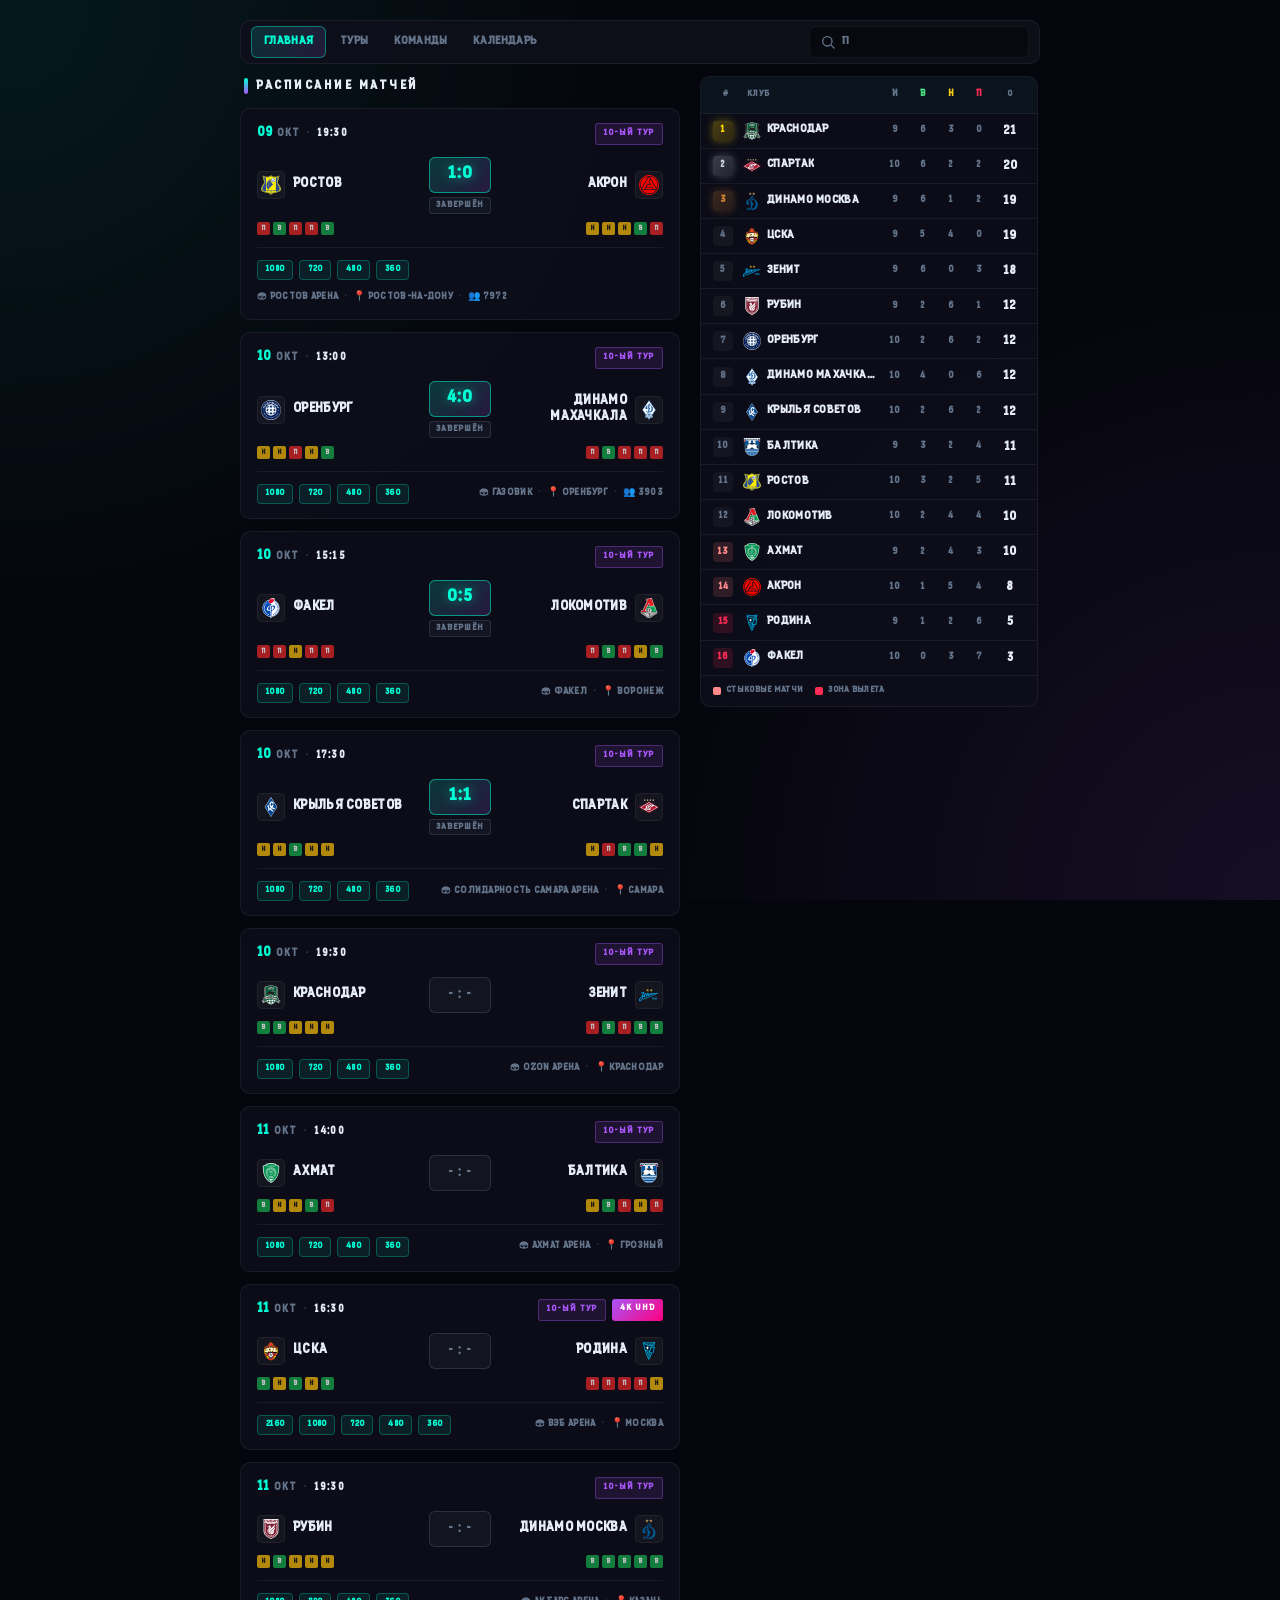
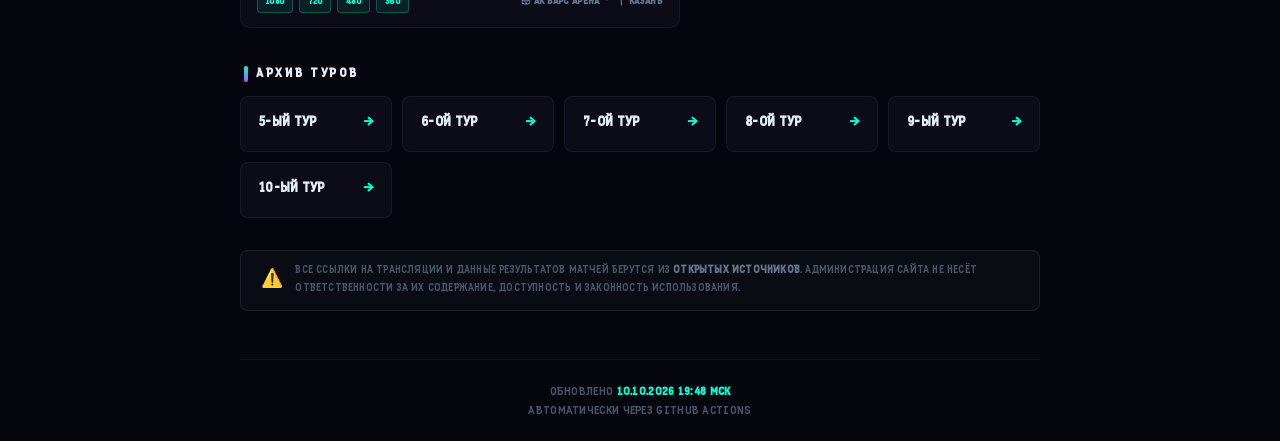
==== commit 9b6b6c66: "Обновление: 10-ый тур" ====
--- a/index.html
+++ b/index.html
@@ -234,7 +234,7 @@
         </div>
 
         <div class="match-bottom">
-          <div class="quality-row" data-match-start="2026-10-10T19:30:00+03:00" style="display:none;"><a class="quality-btn" href="https://bl.video.matchtv.ru/media/playlist/free_4e3a35a1322e12d38c9f9033b342edba/17_1035247/1080p50fps/049ea1c97e24288d95565226d3a38099/4947323402.m3u8?type_id=6&sr=26&width=100%25&height=100%25&disable_share=1&live=15&ol=1&bookmaker=1&s=beb34e95c4b566aaafb94d961a3fc7a0" target="_blank" referrerpolicy="no-referrer">1080</a><a class="quality-btn" href="https://bl.video.matchtv.ru/media/playlist/free_4e3a35a1322e12d38c9f9033b342edba/17_1035247/720/049ea1c97e24288d95565226d3a38099/4947323402.m3u8?type_id=6&sr=26&width=100%25&height=100%25&disable_share=1&live=15&ol=1&bookmaker=1&s=beb34e95c4b566aaafb94d961a3fc7a0" target="_blank" referrerpolicy="no-referrer">720</a><a class="quality-btn" href="https://bl.video.matchtv.ru/media/playlist/free_4e3a35a1322e12d38c9f9033b342edba/17_1035247/480/049ea1c97e24288d95565226d3a38099/4947323402.m3u8?type_id=6&sr=26&width=100%25&height=100%25&disable_share=1&live=15&ol=1&bookmaker=1&s=beb34e95c4b566aaafb94d961a3fc7a0" target="_blank" referrerpolicy="no-referrer">480</a><a class="quality-btn" href="https://bl.video.matchtv.ru/media/playlist/free_4e3a35a1322e12d38c9f9033b342edba/17_1035247/360/049ea1c97e24288d95565226d3a38099/4947323402.m3u8?type_id=6&sr=26&width=100%25&height=100%25&disable_share=1&live=15&ol=1&bookmaker=1&s=beb34e95c4b566aaafb94d961a3fc7a0" target="_blank" referrerpolicy="no-referrer">360</a></div>
+          <div class="quality-row" data-match-start="2026-10-10T19:30:00+03:00" style="display:none;"><a class="quality-btn" href="https://bl.video.matchtv.ru/media/playlist/free_4e3a35a1322e12d38c9f9033b342edba/17_1035247/1080p50fps/c28abbf655e95a09a641f22987fcaf99/4947324302.m3u8?type_id=6&sr=26&width=100%25&height=100%25&disable_share=1&live=15&ol=1&bookmaker=1&s=7e9a2e9906a14b8a81bdddcd5464ea72" target="_blank" referrerpolicy="no-referrer">1080</a><a class="quality-btn" href="https://bl.video.matchtv.ru/media/playlist/free_4e3a35a1322e12d38c9f9033b342edba/17_1035247/720/c28abbf655e95a09a641f22987fcaf99/4947324302.m3u8?type_id=6&sr=26&width=100%25&height=100%25&disable_share=1&live=15&ol=1&bookmaker=1&s=7e9a2e9906a14b8a81bdddcd5464ea72" target="_blank" referrerpolicy="no-referrer">720</a><a class="quality-btn" href="https://bl.video.matchtv.ru/media/playlist/free_4e3a35a1322e12d38c9f9033b342edba/17_1035247/480/c28abbf655e95a09a641f22987fcaf99/4947324302.m3u8?type_id=6&sr=26&width=100%25&height=100%25&disable_share=1&live=15&ol=1&bookmaker=1&s=7e9a2e9906a14b8a81bdddcd5464ea72" target="_blank" referrerpolicy="no-referrer">480</a><a class="quality-btn" href="https://bl.video.matchtv.ru/media/playlist/free_4e3a35a1322e12d38c9f9033b342edba/17_1035247/360/c28abbf655e95a09a641f22987fcaf99/4947324302.m3u8?type_id=6&sr=26&width=100%25&height=100%25&disable_share=1&live=15&ol=1&bookmaker=1&s=7e9a2e9906a14b8a81bdddcd5464ea72" target="_blank" referrerpolicy="no-referrer">360</a></div>
           <div class="quality-timer" data-match-start="2026-10-10T19:30:00+03:00" ></div>
           <div class="match-meta"><span class="meta-item" title="Стадион">🏟 Ozon Арена</span><span class="meta-sep">·</span><span class="meta-item" title="Город">📍 Краснодар</span></div>
         </div>
@@ -274,7 +274,7 @@
         </div>
 
         <div class="match-bottom">
-          <div class="quality-row" data-match-start="2026-10-11T14:00:00+03:00" style="display:none;"><a class="quality-btn" href="https://bl.video.matchtv.ru/media/playlist/free_520f33bfb43fc68b3cce4a453be20a73/17_1035281/1080p50fps/23430e46c8e0eef18a9af82414912eb4/4947323402.m3u8?type_id=6&sr=26&width=100%25&height=100%25&disable_share=1&live=15&ol=1&bookmaker=1&s=beb34e95c4b566aaafb94d961a3fc7a0" target="_blank" referrerpolicy="no-referrer">1080</a><a class="quality-btn" href="https://bl.video.matchtv.ru/media/playlist/free_520f33bfb43fc68b3cce4a453be20a73/17_1035281/720/23430e46c8e0eef18a9af82414912eb4/4947323402.m3u8?type_id=6&sr=26&width=100%25&height=100%25&disable_share=1&live=15&ol=1&bookmaker=1&s=beb34e95c4b566aaafb94d961a3fc7a0" target="_blank" referrerpolicy="no-referrer">720</a><a class="quality-btn" href="https://bl.video.matchtv.ru/media/playlist/free_520f33bfb43fc68b3cce4a453be20a73/17_1035281/480/23430e46c8e0eef18a9af82414912eb4/4947323402.m3u8?type_id=6&sr=26&width=100%25&height=100%25&disable_share=1&live=15&ol=1&bookmaker=1&s=beb34e95c4b566aaafb94d961a3fc7a0" target="_blank" referrerpolicy="no-referrer">480</a><a class="quality-btn" href="https://bl.video.matchtv.ru/media/playlist/free_520f33bfb43fc68b3cce4a453be20a73/17_1035281/360/23430e46c8e0eef18a9af82414912eb4/4947323402.m3u8?type_id=6&sr=26&width=100%25&height=100%25&disable_share=1&live=15&ol=1&bookmaker=1&s=beb34e95c4b566aaafb94d961a3fc7a0" target="_blank" referrerpolicy="no-referrer">360</a></div>
+          <div class="quality-row" data-match-start="2026-10-11T14:00:00+03:00" style="display:none;"><a class="quality-btn" href="https://bl.video.matchtv.ru/media/playlist/free_520f33bfb43fc68b3cce4a453be20a73/17_1035281/1080p50fps/034909734fb6b9f2af99e443f8f8f2a8/4947324302.m3u8?type_id=6&sr=26&width=100%25&height=100%25&disable_share=1&live=15&ol=1&bookmaker=1&s=7e9a2e9906a14b8a81bdddcd5464ea72" target="_blank" referrerpolicy="no-referrer">1080</a><a class="quality-btn" href="https://bl.video.matchtv.ru/media/playlist/free_520f33bfb43fc68b3cce4a453be20a73/17_1035281/720/034909734fb6b9f2af99e443f8f8f2a8/4947324302.m3u8?type_id=6&sr=26&width=100%25&height=100%25&disable_share=1&live=15&ol=1&bookmaker=1&s=7e9a2e9906a14b8a81bdddcd5464ea72" target="_blank" referrerpolicy="no-referrer">720</a><a class="quality-btn" href="https://bl.video.matchtv.ru/media/playlist/free_520f33bfb43fc68b3cce4a453be20a73/17_1035281/480/034909734fb6b9f2af99e443f8f8f2a8/4947324302.m3u8?type_id=6&sr=26&width=100%25&height=100%25&disable_share=1&live=15&ol=1&bookmaker=1&s=7e9a2e9906a14b8a81bdddcd5464ea72" target="_blank" referrerpolicy="no-referrer">480</a><a class="quality-btn" href="https://bl.video.matchtv.ru/media/playlist/free_520f33bfb43fc68b3cce4a453be20a73/17_1035281/360/034909734fb6b9f2af99e443f8f8f2a8/4947324302.m3u8?type_id=6&sr=26&width=100%25&height=100%25&disable_share=1&live=15&ol=1&bookmaker=1&s=7e9a2e9906a14b8a81bdddcd5464ea72" target="_blank" referrerpolicy="no-referrer">360</a></div>
           <div class="quality-timer" data-match-start="2026-10-11T14:00:00+03:00" ></div>
           <div class="match-meta"><span class="meta-item" title="Стадион">🏟 Ахмат Арена</span><span class="meta-sep">·</span><span class="meta-item" title="Город">📍 Грозный</span></div>
         </div>
@@ -314,7 +314,7 @@
         </div>
 
         <div class="match-bottom">
-          <div class="quality-row" data-match-start="2026-10-11T16:30:00+03:00" style="display:none;"><a class="quality-btn" href="https://bl.video.matchtv.ru/media/playlist/free_478b692552ace3b3e98db36e831663ed/17_1034807/2160/c712d81d6bcb9efa0b4616e4c1bfb504/4947323403.m3u8?type_id=6&sr=26&width=100%25&height=100%25&disable_share=1&live=15&ol=1&bookmaker=1&s=56b43f5004965e3521e2799de3b80b0f" target="_blank" referrerpolicy="no-referrer">2160</a><a class="quality-btn" href="https://bl.video.matchtv.ru/media/playlist/free_478b692552ace3b3e98db36e831663ed/17_1034807/1080/c712d81d6bcb9efa0b4616e4c1bfb504/4947323403.m3u8?type_id=6&sr=26&width=100%25&height=100%25&disable_share=1&live=15&ol=1&bookmaker=1&s=56b43f5004965e3521e2799de3b80b0f" target="_blank" referrerpolicy="no-referrer">1080</a><a class="quality-btn" href="https://bl.video.matchtv.ru/media/playlist/free_478b692552ace3b3e98db36e831663ed/17_1034807/720/c712d81d6bcb9efa0b4616e4c1bfb504/4947323403.m3u8?type_id=6&sr=26&width=100%25&height=100%25&disable_share=1&live=15&ol=1&bookmaker=1&s=56b43f5004965e3521e2799de3b80b0f" target="_blank" referrerpolicy="no-referrer">720</a><a class="quality-btn" href="https://bl.video.matchtv.ru/media/playlist/free_478b692552ace3b3e98db36e831663ed/17_1034807/480/c712d81d6bcb9efa0b4616e4c1bfb504/4947323403.m3u8?type_id=6&sr=26&width=100%25&height=100%25&disable_share=1&live=15&ol=1&bookmaker=1&s=56b43f5004965e3521e2799de3b80b0f" target="_blank" referrerpolicy="no-referrer">480</a><a class="quality-btn" href="https://bl.video.matchtv.ru/media/playlist/free_478b692552ace3b3e98db36e831663ed/17_1034807/360/c712d81d6bcb9efa0b4616e4c1bfb504/4947323403.m3u8?type_id=6&sr=26&width=100%25&height=100%25&disable_share=1&live=15&ol=1&bookmaker=1&s=56b43f5004965e3521e2799de3b80b0f" target="_blank" referrerpolicy="no-referrer">360</a></div>
+          <div class="quality-row" data-match-start="2026-10-11T16:30:00+03:00" style="display:none;"><a class="quality-btn" href="https://bl.video.matchtv.ru/media/playlist/free_478b692552ace3b3e98db36e831663ed/17_1034807/2160/0a88e8f42e0d9100a1e63472f8345d55/4947324302.m3u8?type_id=6&sr=26&width=100%25&height=100%25&disable_share=1&live=15&ol=1&bookmaker=1&s=7e9a2e9906a14b8a81bdddcd5464ea72" target="_blank" referrerpolicy="no-referrer">2160</a><a class="quality-btn" href="https://bl.video.matchtv.ru/media/playlist/free_478b692552ace3b3e98db36e831663ed/17_1034807/1080/0a88e8f42e0d9100a1e63472f8345d55/4947324302.m3u8?type_id=6&sr=26&width=100%25&height=100%25&disable_share=1&live=15&ol=1&bookmaker=1&s=7e9a2e9906a14b8a81bdddcd5464ea72" target="_blank" referrerpolicy="no-referrer">1080</a><a class="quality-btn" href="https://bl.video.matchtv.ru/media/playlist/free_478b692552ace3b3e98db36e831663ed/17_1034807/720/0a88e8f42e0d9100a1e63472f8345d55/4947324302.m3u8?type_id=6&sr=26&width=100%25&height=100%25&disable_share=1&live=15&ol=1&bookmaker=1&s=7e9a2e9906a14b8a81bdddcd5464ea72" target="_blank" referrerpolicy="no-referrer">720</a><a class="quality-btn" href="https://bl.video.matchtv.ru/media/playlist/free_478b692552ace3b3e98db36e831663ed/17_1034807/480/0a88e8f42e0d9100a1e63472f8345d55/4947324302.m3u8?type_id=6&sr=26&width=100%25&height=100%25&disable_share=1&live=15&ol=1&bookmaker=1&s=7e9a2e9906a14b8a81bdddcd5464ea72" target="_blank" referrerpolicy="no-referrer">480</a><a class="quality-btn" href="https://bl.video.matchtv.ru/media/playlist/free_478b692552ace3b3e98db36e831663ed/17_1034807/360/0a88e8f42e0d9100a1e63472f8345d55/4947324302.m3u8?type_id=6&sr=26&width=100%25&height=100%25&disable_share=1&live=15&ol=1&bookmaker=1&s=7e9a2e9906a14b8a81bdddcd5464ea72" target="_blank" referrerpolicy="no-referrer">360</a></div>
           <div class="quality-timer" data-match-start="2026-10-11T16:30:00+03:00" ></div>
           <div class="match-meta"><span class="meta-item" title="Стадион">🏟 ВЭБ Арена</span><span class="meta-sep">·</span><span class="meta-item" title="Город">📍 Москва</span></div>
         </div>
@@ -354,7 +354,7 @@
         </div>
 
         <div class="match-bottom">
-          <div class="quality-row" data-match-start="2026-10-11T19:30:00+03:00" style="display:none;"><a class="quality-btn" href="https://bl.video.matchtv.ru/media/playlist/free_eb8da242637bc58845c527d1b85823a3/17_1035305/1080p50fps/75dfa0345f1b4fa6899e9d043bdfeca2/4947323402.m3u8?type_id=6&sr=26&width=100%25&height=100%25&disable_share=1&live=15&ol=1&bookmaker=1&s=beb34e95c4b566aaafb94d961a3fc7a0" target="_blank" referrerpolicy="no-referrer">1080</a><a class="quality-btn" href="https://bl.video.matchtv.ru/media/playlist/free_eb8da242637bc58845c527d1b85823a3/17_1035305/720/75dfa0345f1b4fa6899e9d043bdfeca2/4947323402.m3u8?type_id=6&sr=26&width=100%25&height=100%25&disable_share=1&live=15&ol=1&bookmaker=1&s=beb34e95c4b566aaafb94d961a3fc7a0" target="_blank" referrerpolicy="no-referrer">720</a><a class="quality-btn" href="https://bl.video.matchtv.ru/media/playlist/free_eb8da242637bc58845c527d1b85823a3/17_1035305/480/75dfa0345f1b4fa6899e9d043bdfeca2/4947323402.m3u8?type_id=6&sr=26&width=100%25&height=100%25&disable_share=1&live=15&ol=1&bookmaker=1&s=beb34e95c4b566aaafb94d961a3fc7a0" target="_blank" referrerpolicy="no-referrer">480</a><a class="quality-btn" href="https://bl.video.matchtv.ru/media/playlist/free_eb8da242637bc58845c527d1b85823a3/17_1035305/360/75dfa0345f1b4fa6899e9d043bdfeca2/4947323402.m3u8?type_id=6&sr=26&width=100%25&height=100%25&disable_share=1&live=15&ol=1&bookmaker=1&s=beb34e95c4b566aaafb94d961a3fc7a0" target="_blank" referrerpolicy="no-referrer">360</a></div>
+          <div class="quality-row" data-match-start="2026-10-11T19:30:00+03:00" style="display:none;"><a class="quality-btn" href="https://bl.video.matchtv.ru/media/playlist/free_eb8da242637bc58845c527d1b85823a3/17_1035305/1080p50fps/1dfb195d59fba71e45063a006fe5cc50/4947324302.m3u8?type_id=6&sr=26&width=100%25&height=100%25&disable_share=1&live=15&ol=1&bookmaker=1&s=7e9a2e9906a14b8a81bdddcd5464ea72" target="_blank" referrerpolicy="no-referrer">1080</a><a class="quality-btn" href="https://bl.video.matchtv.ru/media/playlist/free_eb8da242637bc58845c527d1b85823a3/17_1035305/720/1dfb195d59fba71e45063a006fe5cc50/4947324302.m3u8?type_id=6&sr=26&width=100%25&height=100%25&disable_share=1&live=15&ol=1&bookmaker=1&s=7e9a2e9906a14b8a81bdddcd5464ea72" target="_blank" referrerpolicy="no-referrer">720</a><a class="quality-btn" href="https://bl.video.matchtv.ru/media/playlist/free_eb8da242637bc58845c527d1b85823a3/17_1035305/480/1dfb195d59fba71e45063a006fe5cc50/4947324302.m3u8?type_id=6&sr=26&width=100%25&height=100%25&disable_share=1&live=15&ol=1&bookmaker=1&s=7e9a2e9906a14b8a81bdddcd5464ea72" target="_blank" referrerpolicy="no-referrer">480</a><a class="quality-btn" href="https://bl.video.matchtv.ru/media/playlist/free_eb8da242637bc58845c527d1b85823a3/17_1035305/360/1dfb195d59fba71e45063a006fe5cc50/4947324302.m3u8?type_id=6&sr=26&width=100%25&height=100%25&disable_share=1&live=15&ol=1&bookmaker=1&s=7e9a2e9906a14b8a81bdddcd5464ea72" target="_blank" referrerpolicy="no-referrer">360</a></div>
           <div class="quality-timer" data-match-start="2026-10-11T19:30:00+03:00" ></div>
           <div class="match-meta"><span class="meta-item" title="Стадион">🏟 Ак Барс Арена</span><span class="meta-sep">·</span><span class="meta-item" title="Город">📍 Казань</span></div>
         </div>
@@ -2160,7 +2160,7 @@
     </div>
 
     <div class="footer">
-      Обновлено <span class="neon">10.10.2026 19:42 МСК</span><br>
+      Обновлено <span class="neon">10.10.2026 19:48 МСК</span><br>
       Автоматически через GitHub Actions
     </div>
 
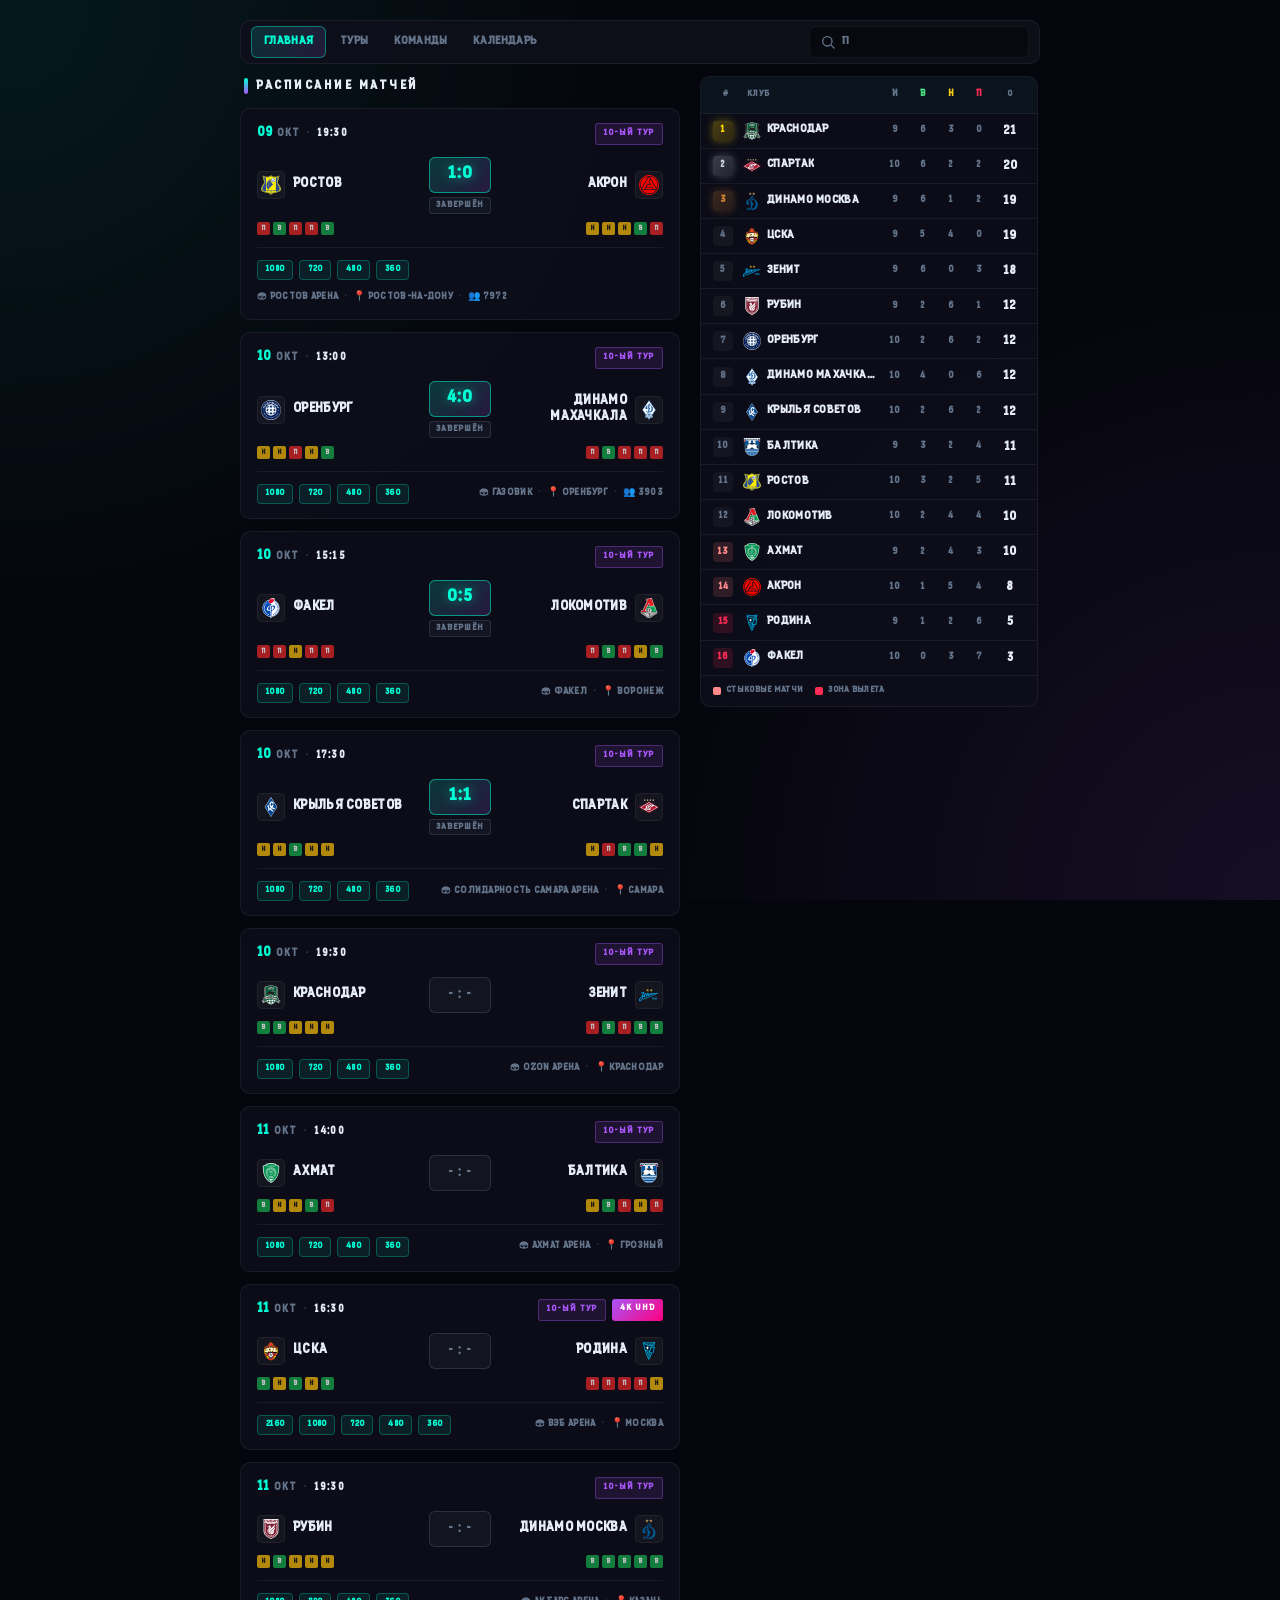
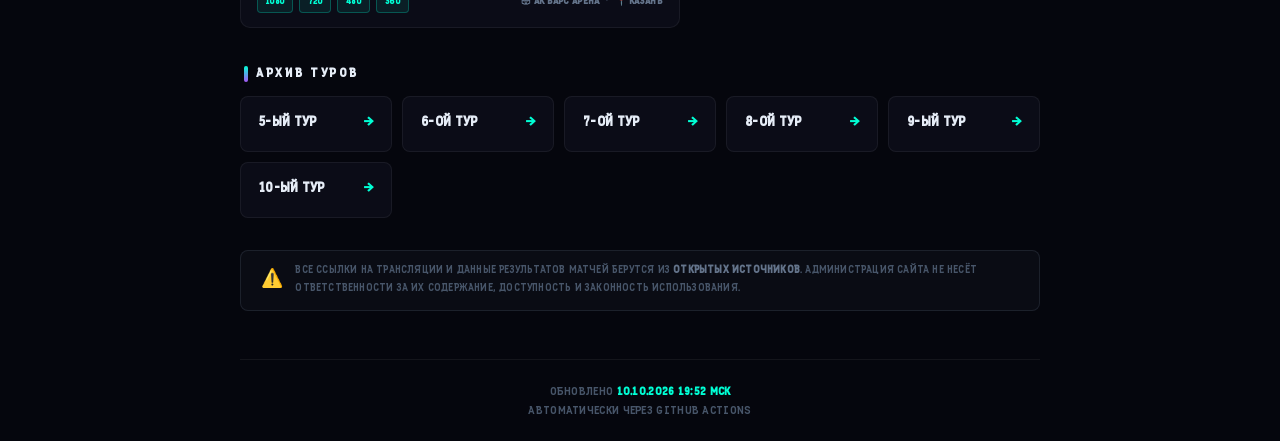
==== commit 6ca105cc: "Обновление: 10-ый тур" ====
--- a/index.html
+++ b/index.html
@@ -2160,7 +2160,7 @@
     </div>
 
     <div class="footer">
-      Обновлено <span class="neon">10.10.2026 19:48 МСК</span><br>
+      Обновлено <span class="neon">10.10.2026 19:52 МСК</span><br>
       Автоматически через GitHub Actions
     </div>
 
@@ -2802,15 +2802,25 @@
         requestAnimationFrame(step);
       }
 
-      // Клик + touch: на мобилке click иногда не срабатывает после CSS :active,
-      // поэтому ловим pointerdown (без задержки) с fallback на click.
+    // Клик + touch: на мобилке click иногда не срабатывает после CSS :active,
+      // поэтому ловим pointerdown (без задержки) + держим подсветку пока палец на кнопке.
       btn.addEventListener('pointerdown', function(e) {
         e.preventDefault();
+        btn.classList.add('pressed');
         scrollToTop();
+      });
+      btn.addEventListener('pointerup', function() {
+        btn.classList.remove('pressed');
+      });
+      btn.addEventListener('pointercancel', function() {
+        btn.classList.remove('pressed');
+      });
+      btn.addEventListener('pointerleave', function() {
+        btn.classList.remove('pressed');
       });
       btn.addEventListener('click', function(e) {
         e.preventDefault();
-        scrollToTop();
+        if (!animating) scrollToTop();
       });
     })();
 
@@ -2897,6 +2907,39 @@
 
       if (liveMatches.length === 0) return;
 
+      // ===== Поднимаем live-матчи наверх списка =====
+      // Матчи текущего тура лежат в #matchesContainer — внутри него сортируем:
+      // сначала идущие (live), потом остальные, сохраняя исходный порядок.
+      (function reorderLiveMatches() {
+        const now = Date.now();
+        const container = document.getElementById('matchesContainer');
+        if (!container) return;
+
+        const cards = Array.from(container.querySelectorAll('.match'));
+        const liveSet = new Set();
+        cards.forEach(function(card) {
+          const timerEl = card.querySelector('.quality-timer[data-match-start]');
+          if (!timerEl) return;
+          const startMs = Date.parse(timerEl.getAttribute('data-match-start') || '');
+          if (isNaN(startMs)) return;
+          if (now >= startMs && now < startMs + MATCH_DURATION_MS) {
+            liveSet.add(card);
+          }
+        });
+
+        if (liveSet.size === 0) return;
+
+        // Удаляем все карточки и вставляем заново: сначала live, потом остальные
+        const liveArr = cards.filter(function(c) { return liveSet.has(c); });
+        const restArr = cards.filter(function(c) { return !liveSet.has(c); });
+
+        // Сохраняем порядок: live идут в том же порядке, что были
+        // (или можно сортировать по startMs — сейчас сохраняем исходный)
+        container.innerHTML = '';
+        liveArr.concat(restArr).forEach(function(c) {
+          container.appendChild(c);
+        });
+      })();
       function updateLive() {
         const now = Date.now();
         liveMatches.forEach(function(item) {
--- a/style.css
+++ b/style.css
@@ -92,7 +92,15 @@
   }
 }
 @media (hover: none) and (pointer: coarse) {
-  .scroll-top:active { transition: background 0.05s, border-color 0.05s, color 0.05s, box-shadow 0.05s; }
+  .scroll-top:active,
+  .scroll-top.pressed {
+    transform: translateY(0) scale(0.92);
+    background: var(--neon);
+    border-color: var(--neon);
+    color: #05060d;
+    box-shadow: 0 0 24px rgba(0, 255, 213, 0.8);
+    transition: none;
+  }
 }
 
 /* ============================================================
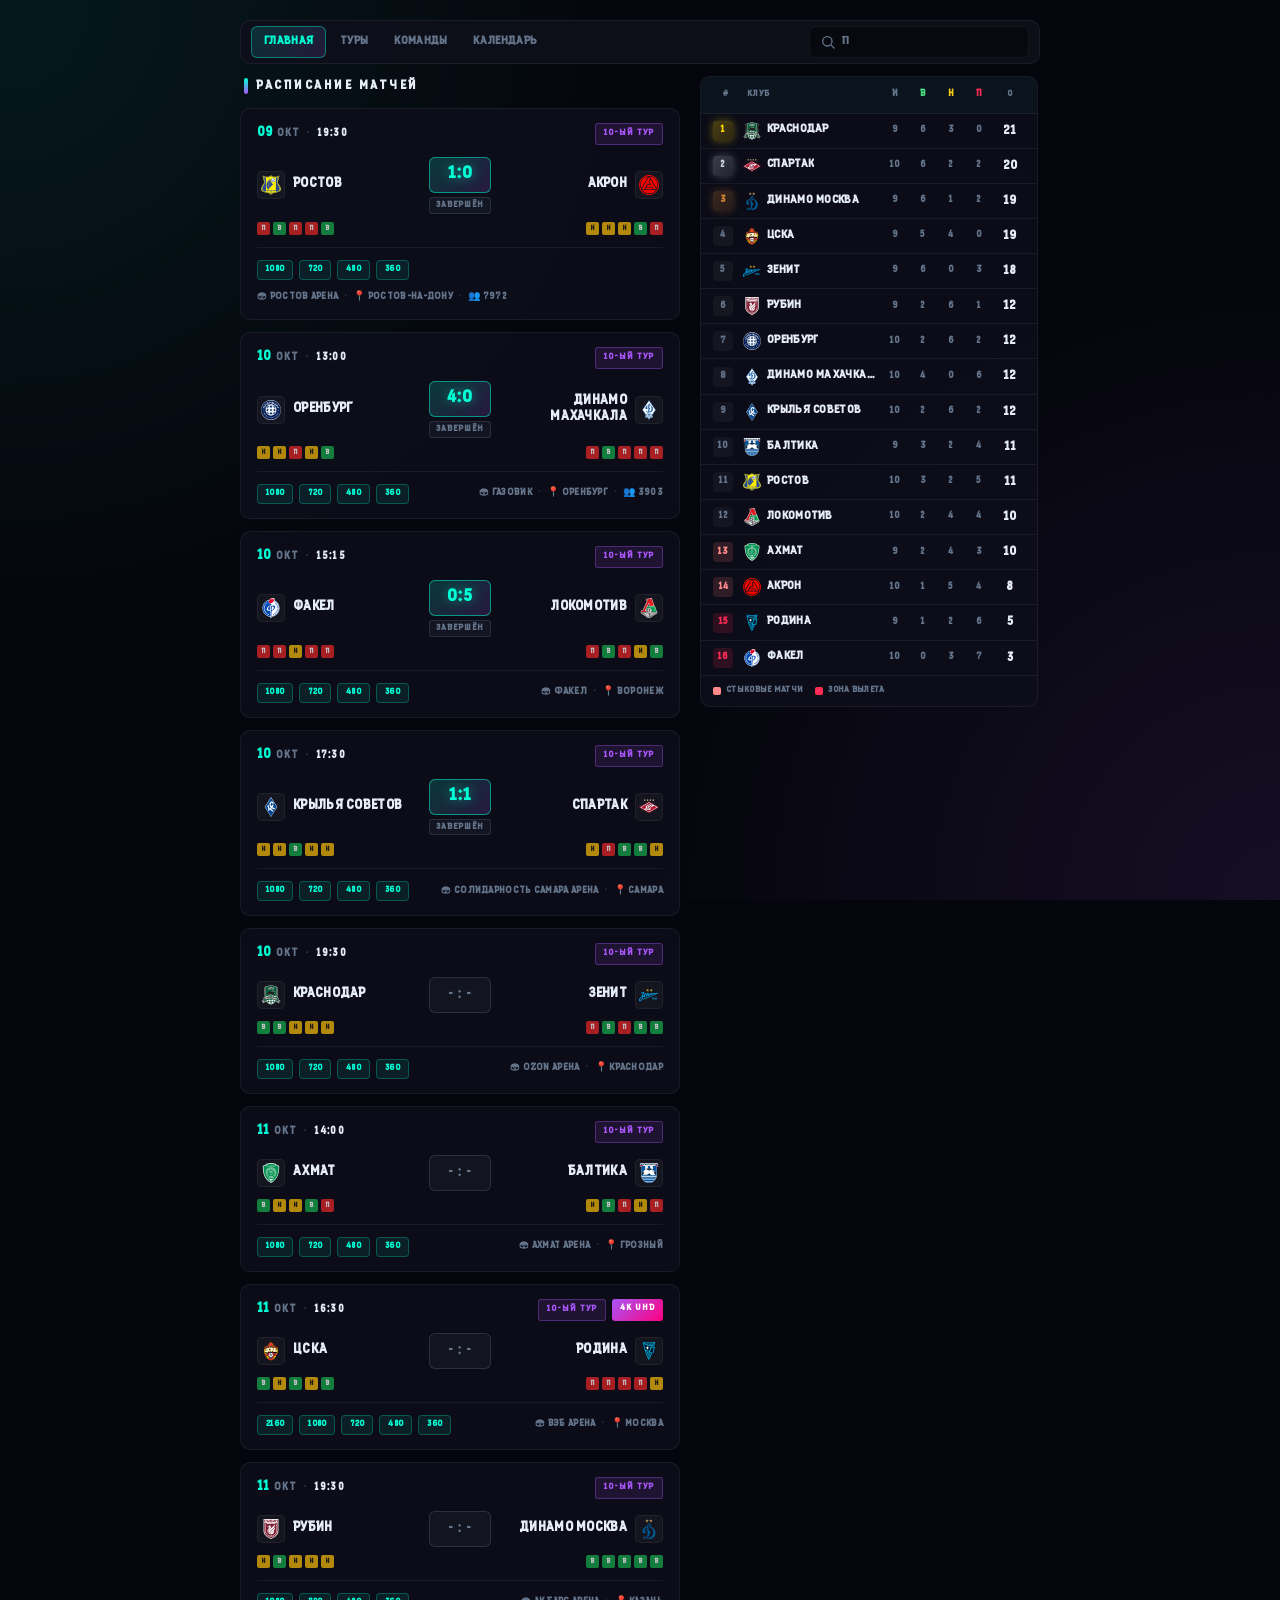
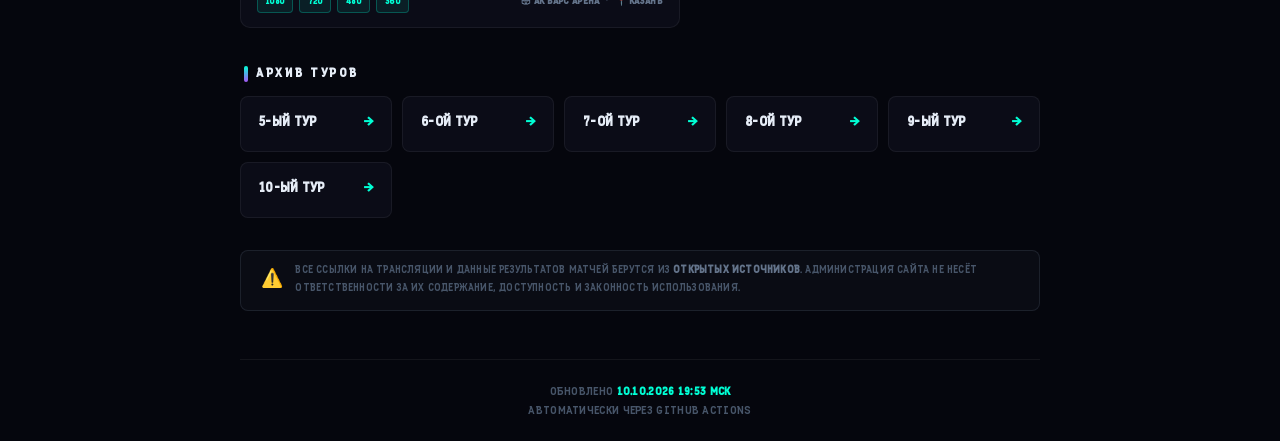
==== commit 8bc351ce: "Обновление: 10-ый тур" ====
--- a/index.html
+++ b/index.html
@@ -2160,7 +2160,7 @@
     </div>
 
     <div class="footer">
-      Обновлено <span class="neon">10.10.2026 19:52 МСК</span><br>
+      Обновлено <span class="neon">10.10.2026 19:53 МСК</span><br>
       Автоматически через GitHub Actions
     </div>
 
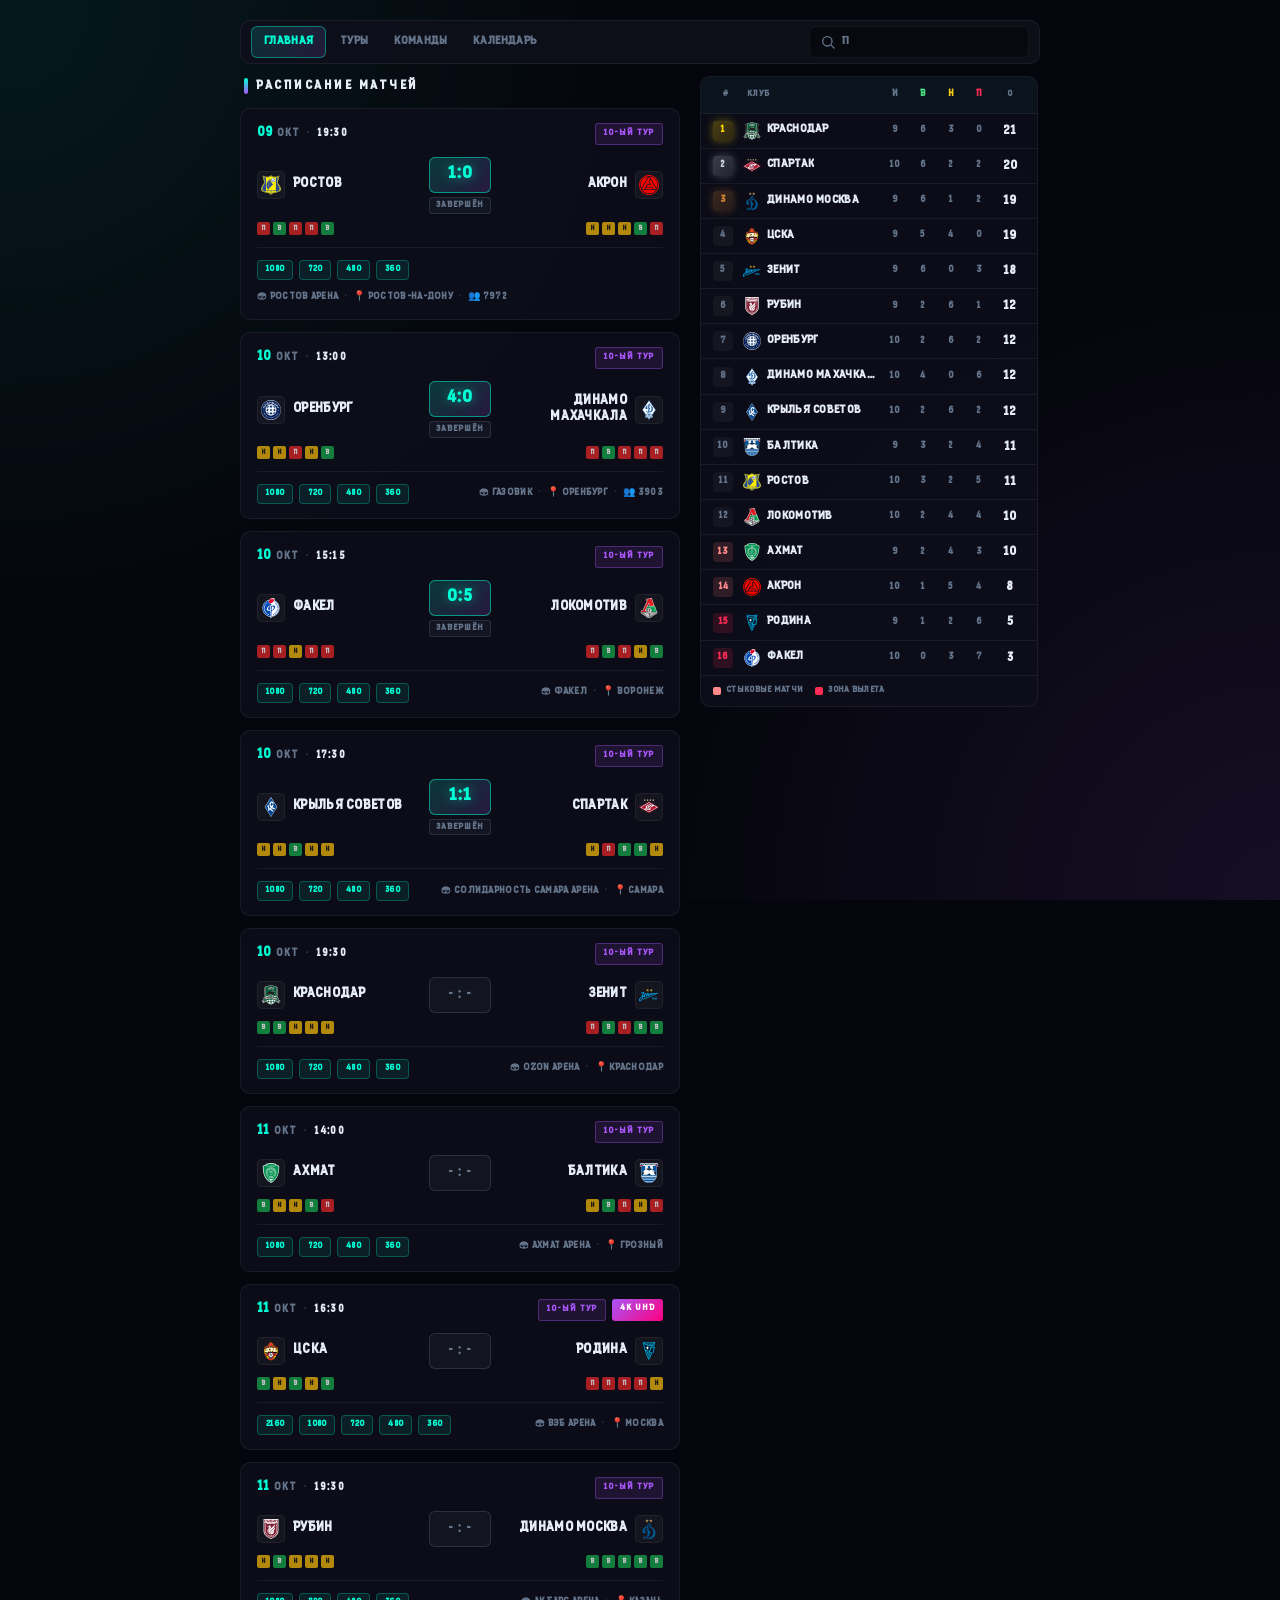
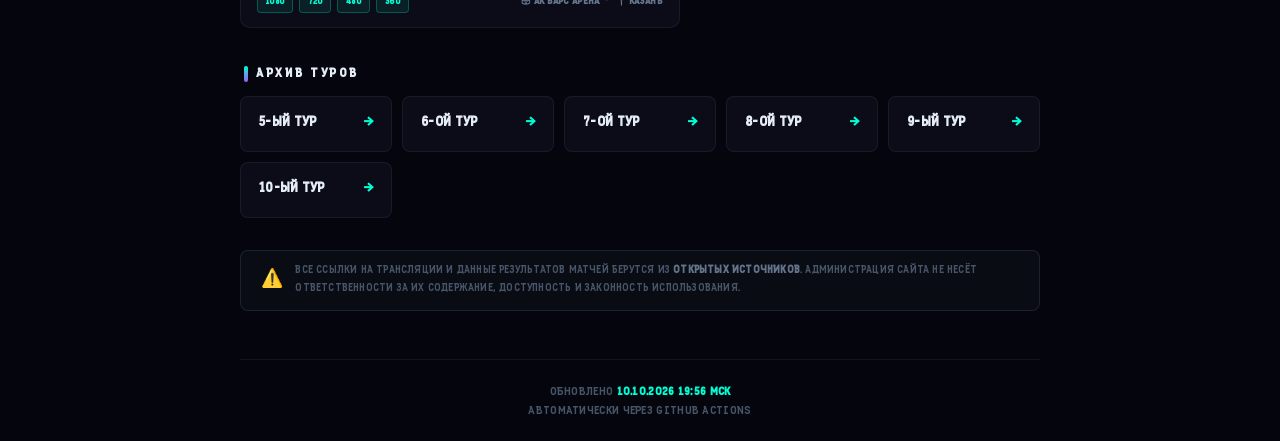
==== commit cea2d15d: "Обновление: 10-ый тур" ====
--- a/index.html
+++ b/index.html
@@ -2160,7 +2160,7 @@
     </div>
 
     <div class="footer">
-      Обновлено <span class="neon">10.10.2026 19:53 МСК</span><br>
+      Обновлено <span class="neon">10.10.2026 19:56 МСК</span><br>
       Автоматически через GitHub Actions
     </div>
 
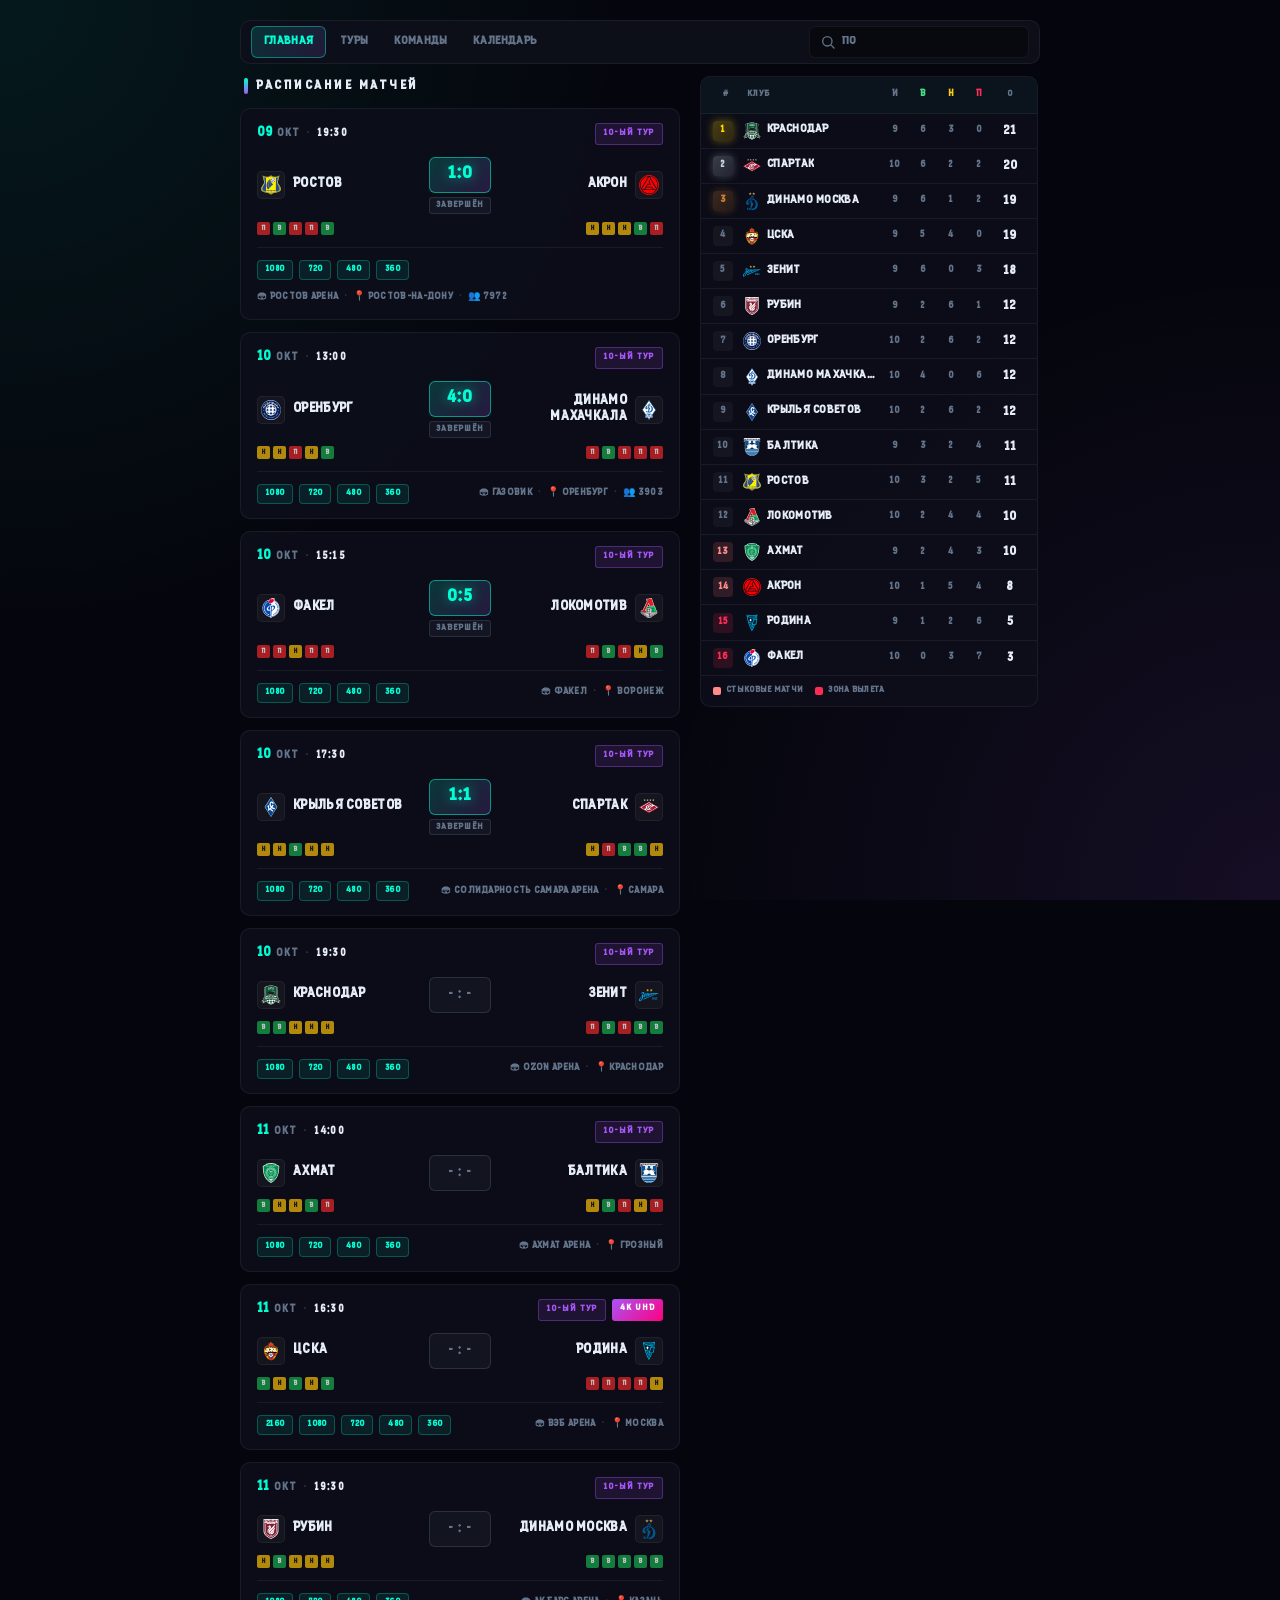
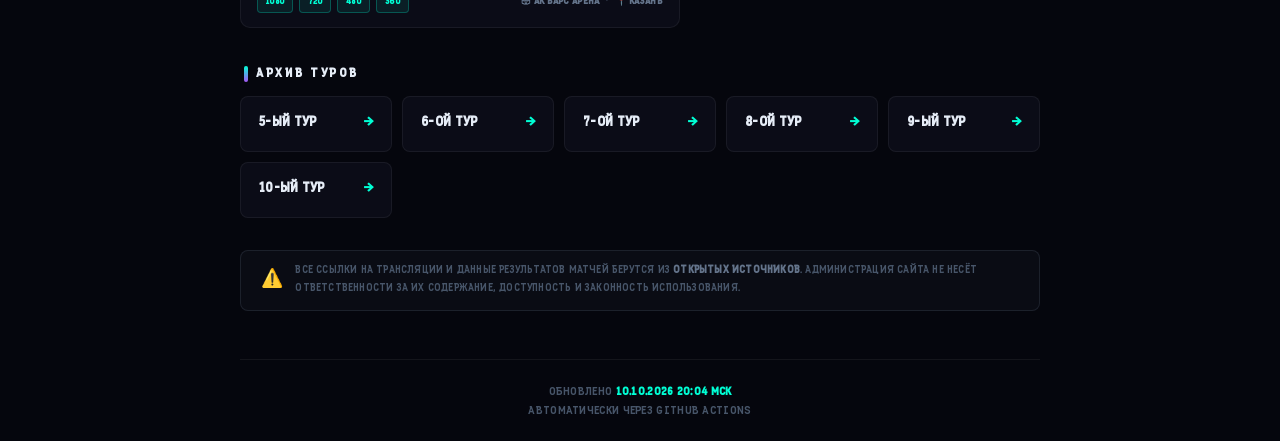
==== commit 20366a50: "Обновление: 10-ый тур" ====
--- a/index.html
+++ b/index.html
@@ -234,7 +234,7 @@
         </div>
 
         <div class="match-bottom">
-          <div class="quality-row" data-match-start="2026-10-10T19:30:00+03:00" style="display:none;"><a class="quality-btn" href="https://bl.video.matchtv.ru/media/playlist/free_4e3a35a1322e12d38c9f9033b342edba/17_1035247/1080p50fps/c28abbf655e95a09a641f22987fcaf99/4947324302.m3u8?type_id=6&sr=26&width=100%25&height=100%25&disable_share=1&live=15&ol=1&bookmaker=1&s=7e9a2e9906a14b8a81bdddcd5464ea72" target="_blank" referrerpolicy="no-referrer">1080</a><a class="quality-btn" href="https://bl.video.matchtv.ru/media/playlist/free_4e3a35a1322e12d38c9f9033b342edba/17_1035247/720/c28abbf655e95a09a641f22987fcaf99/4947324302.m3u8?type_id=6&sr=26&width=100%25&height=100%25&disable_share=1&live=15&ol=1&bookmaker=1&s=7e9a2e9906a14b8a81bdddcd5464ea72" target="_blank" referrerpolicy="no-referrer">720</a><a class="quality-btn" href="https://bl.video.matchtv.ru/media/playlist/free_4e3a35a1322e12d38c9f9033b342edba/17_1035247/480/c28abbf655e95a09a641f22987fcaf99/4947324302.m3u8?type_id=6&sr=26&width=100%25&height=100%25&disable_share=1&live=15&ol=1&bookmaker=1&s=7e9a2e9906a14b8a81bdddcd5464ea72" target="_blank" referrerpolicy="no-referrer">480</a><a class="quality-btn" href="https://bl.video.matchtv.ru/media/playlist/free_4e3a35a1322e12d38c9f9033b342edba/17_1035247/360/c28abbf655e95a09a641f22987fcaf99/4947324302.m3u8?type_id=6&sr=26&width=100%25&height=100%25&disable_share=1&live=15&ol=1&bookmaker=1&s=7e9a2e9906a14b8a81bdddcd5464ea72" target="_blank" referrerpolicy="no-referrer">360</a></div>
+          <div class="quality-row" data-match-start="2026-10-10T19:30:00+03:00" style="display:none;"><a class="quality-btn" href="https://bl.video.matchtv.ru/media/playlist/free_4e3a35a1322e12d38c9f9033b342edba/17_1035247/1080p50fps/5e4d742937e6690584a304dcc485f106/4947325202.m3u8?type_id=6&sr=26&width=100%25&height=100%25&disable_share=1&live=15&ol=1&bookmaker=1&s=c4c4e8ec5e58537ba02649e1cdd12f00" target="_blank" referrerpolicy="no-referrer">1080</a><a class="quality-btn" href="https://bl.video.matchtv.ru/media/playlist/free_4e3a35a1322e12d38c9f9033b342edba/17_1035247/720/5e4d742937e6690584a304dcc485f106/4947325202.m3u8?type_id=6&sr=26&width=100%25&height=100%25&disable_share=1&live=15&ol=1&bookmaker=1&s=c4c4e8ec5e58537ba02649e1cdd12f00" target="_blank" referrerpolicy="no-referrer">720</a><a class="quality-btn" href="https://bl.video.matchtv.ru/media/playlist/free_4e3a35a1322e12d38c9f9033b342edba/17_1035247/480/5e4d742937e6690584a304dcc485f106/4947325202.m3u8?type_id=6&sr=26&width=100%25&height=100%25&disable_share=1&live=15&ol=1&bookmaker=1&s=c4c4e8ec5e58537ba02649e1cdd12f00" target="_blank" referrerpolicy="no-referrer">480</a><a class="quality-btn" href="https://bl.video.matchtv.ru/media/playlist/free_4e3a35a1322e12d38c9f9033b342edba/17_1035247/360/5e4d742937e6690584a304dcc485f106/4947325202.m3u8?type_id=6&sr=26&width=100%25&height=100%25&disable_share=1&live=15&ol=1&bookmaker=1&s=c4c4e8ec5e58537ba02649e1cdd12f00" target="_blank" referrerpolicy="no-referrer">360</a></div>
           <div class="quality-timer" data-match-start="2026-10-10T19:30:00+03:00" ></div>
           <div class="match-meta"><span class="meta-item" title="Стадион">🏟 Ozon Арена</span><span class="meta-sep">·</span><span class="meta-item" title="Город">📍 Краснодар</span></div>
         </div>
@@ -274,7 +274,7 @@
         </div>
 
         <div class="match-bottom">
-          <div class="quality-row" data-match-start="2026-10-11T14:00:00+03:00" style="display:none;"><a class="quality-btn" href="https://bl.video.matchtv.ru/media/playlist/free_520f33bfb43fc68b3cce4a453be20a73/17_1035281/1080p50fps/034909734fb6b9f2af99e443f8f8f2a8/4947324302.m3u8?type_id=6&sr=26&width=100%25&height=100%25&disable_share=1&live=15&ol=1&bookmaker=1&s=7e9a2e9906a14b8a81bdddcd5464ea72" target="_blank" referrerpolicy="no-referrer">1080</a><a class="quality-btn" href="https://bl.video.matchtv.ru/media/playlist/free_520f33bfb43fc68b3cce4a453be20a73/17_1035281/720/034909734fb6b9f2af99e443f8f8f2a8/4947324302.m3u8?type_id=6&sr=26&width=100%25&height=100%25&disable_share=1&live=15&ol=1&bookmaker=1&s=7e9a2e9906a14b8a81bdddcd5464ea72" target="_blank" referrerpolicy="no-referrer">720</a><a class="quality-btn" href="https://bl.video.matchtv.ru/media/playlist/free_520f33bfb43fc68b3cce4a453be20a73/17_1035281/480/034909734fb6b9f2af99e443f8f8f2a8/4947324302.m3u8?type_id=6&sr=26&width=100%25&height=100%25&disable_share=1&live=15&ol=1&bookmaker=1&s=7e9a2e9906a14b8a81bdddcd5464ea72" target="_blank" referrerpolicy="no-referrer">480</a><a class="quality-btn" href="https://bl.video.matchtv.ru/media/playlist/free_520f33bfb43fc68b3cce4a453be20a73/17_1035281/360/034909734fb6b9f2af99e443f8f8f2a8/4947324302.m3u8?type_id=6&sr=26&width=100%25&height=100%25&disable_share=1&live=15&ol=1&bookmaker=1&s=7e9a2e9906a14b8a81bdddcd5464ea72" target="_blank" referrerpolicy="no-referrer">360</a></div>
+          <div class="quality-row" data-match-start="2026-10-11T14:00:00+03:00" style="display:none;"><a class="quality-btn" href="https://bl.video.matchtv.ru/media/playlist/free_520f33bfb43fc68b3cce4a453be20a73/17_1035281/1080p50fps/f9d4ee873fe0082c735816da5c87cf05/4947325202.m3u8?type_id=6&sr=26&width=100%25&height=100%25&disable_share=1&live=15&ol=1&bookmaker=1&s=c4c4e8ec5e58537ba02649e1cdd12f00" target="_blank" referrerpolicy="no-referrer">1080</a><a class="quality-btn" href="https://bl.video.matchtv.ru/media/playlist/free_520f33bfb43fc68b3cce4a453be20a73/17_1035281/720/f9d4ee873fe0082c735816da5c87cf05/4947325202.m3u8?type_id=6&sr=26&width=100%25&height=100%25&disable_share=1&live=15&ol=1&bookmaker=1&s=c4c4e8ec5e58537ba02649e1cdd12f00" target="_blank" referrerpolicy="no-referrer">720</a><a class="quality-btn" href="https://bl.video.matchtv.ru/media/playlist/free_520f33bfb43fc68b3cce4a453be20a73/17_1035281/480/f9d4ee873fe0082c735816da5c87cf05/4947325202.m3u8?type_id=6&sr=26&width=100%25&height=100%25&disable_share=1&live=15&ol=1&bookmaker=1&s=c4c4e8ec5e58537ba02649e1cdd12f00" target="_blank" referrerpolicy="no-referrer">480</a><a class="quality-btn" href="https://bl.video.matchtv.ru/media/playlist/free_520f33bfb43fc68b3cce4a453be20a73/17_1035281/360/f9d4ee873fe0082c735816da5c87cf05/4947325202.m3u8?type_id=6&sr=26&width=100%25&height=100%25&disable_share=1&live=15&ol=1&bookmaker=1&s=c4c4e8ec5e58537ba02649e1cdd12f00" target="_blank" referrerpolicy="no-referrer">360</a></div>
           <div class="quality-timer" data-match-start="2026-10-11T14:00:00+03:00" ></div>
           <div class="match-meta"><span class="meta-item" title="Стадион">🏟 Ахмат Арена</span><span class="meta-sep">·</span><span class="meta-item" title="Город">📍 Грозный</span></div>
         </div>
@@ -314,7 +314,7 @@
         </div>
 
         <div class="match-bottom">
-          <div class="quality-row" data-match-start="2026-10-11T16:30:00+03:00" style="display:none;"><a class="quality-btn" href="https://bl.video.matchtv.ru/media/playlist/free_478b692552ace3b3e98db36e831663ed/17_1034807/2160/0a88e8f42e0d9100a1e63472f8345d55/4947324302.m3u8?type_id=6&sr=26&width=100%25&height=100%25&disable_share=1&live=15&ol=1&bookmaker=1&s=7e9a2e9906a14b8a81bdddcd5464ea72" target="_blank" referrerpolicy="no-referrer">2160</a><a class="quality-btn" href="https://bl.video.matchtv.ru/media/playlist/free_478b692552ace3b3e98db36e831663ed/17_1034807/1080/0a88e8f42e0d9100a1e63472f8345d55/4947324302.m3u8?type_id=6&sr=26&width=100%25&height=100%25&disable_share=1&live=15&ol=1&bookmaker=1&s=7e9a2e9906a14b8a81bdddcd5464ea72" target="_blank" referrerpolicy="no-referrer">1080</a><a class="quality-btn" href="https://bl.video.matchtv.ru/media/playlist/free_478b692552ace3b3e98db36e831663ed/17_1034807/720/0a88e8f42e0d9100a1e63472f8345d55/4947324302.m3u8?type_id=6&sr=26&width=100%25&height=100%25&disable_share=1&live=15&ol=1&bookmaker=1&s=7e9a2e9906a14b8a81bdddcd5464ea72" target="_blank" referrerpolicy="no-referrer">720</a><a class="quality-btn" href="https://bl.video.matchtv.ru/media/playlist/free_478b692552ace3b3e98db36e831663ed/17_1034807/480/0a88e8f42e0d9100a1e63472f8345d55/4947324302.m3u8?type_id=6&sr=26&width=100%25&height=100%25&disable_share=1&live=15&ol=1&bookmaker=1&s=7e9a2e9906a14b8a81bdddcd5464ea72" target="_blank" referrerpolicy="no-referrer">480</a><a class="quality-btn" href="https://bl.video.matchtv.ru/media/playlist/free_478b692552ace3b3e98db36e831663ed/17_1034807/360/0a88e8f42e0d9100a1e63472f8345d55/4947324302.m3u8?type_id=6&sr=26&width=100%25&height=100%25&disable_share=1&live=15&ol=1&bookmaker=1&s=7e9a2e9906a14b8a81bdddcd5464ea72" target="_blank" referrerpolicy="no-referrer">360</a></div>
+          <div class="quality-row" data-match-start="2026-10-11T16:30:00+03:00" style="display:none;"><a class="quality-btn" href="https://bl.video.matchtv.ru/media/playlist/free_478b692552ace3b3e98db36e831663ed/17_1034807/2160/b793f3eb0c8af8bb576b0b52a1401d22/4947325203.m3u8?type_id=6&sr=26&width=100%25&height=100%25&disable_share=1&live=15&ol=1&bookmaker=1&s=2471c319447b0c0665957ada79011b4d" target="_blank" referrerpolicy="no-referrer">2160</a><a class="quality-btn" href="https://bl.video.matchtv.ru/media/playlist/free_478b692552ace3b3e98db36e831663ed/17_1034807/1080/b793f3eb0c8af8bb576b0b52a1401d22/4947325203.m3u8?type_id=6&sr=26&width=100%25&height=100%25&disable_share=1&live=15&ol=1&bookmaker=1&s=2471c319447b0c0665957ada79011b4d" target="_blank" referrerpolicy="no-referrer">1080</a><a class="quality-btn" href="https://bl.video.matchtv.ru/media/playlist/free_478b692552ace3b3e98db36e831663ed/17_1034807/720/b793f3eb0c8af8bb576b0b52a1401d22/4947325203.m3u8?type_id=6&sr=26&width=100%25&height=100%25&disable_share=1&live=15&ol=1&bookmaker=1&s=2471c319447b0c0665957ada79011b4d" target="_blank" referrerpolicy="no-referrer">720</a><a class="quality-btn" href="https://bl.video.matchtv.ru/media/playlist/free_478b692552ace3b3e98db36e831663ed/17_1034807/480/b793f3eb0c8af8bb576b0b52a1401d22/4947325203.m3u8?type_id=6&sr=26&width=100%25&height=100%25&disable_share=1&live=15&ol=1&bookmaker=1&s=2471c319447b0c0665957ada79011b4d" target="_blank" referrerpolicy="no-referrer">480</a><a class="quality-btn" href="https://bl.video.matchtv.ru/media/playlist/free_478b692552ace3b3e98db36e831663ed/17_1034807/360/b793f3eb0c8af8bb576b0b52a1401d22/4947325203.m3u8?type_id=6&sr=26&width=100%25&height=100%25&disable_share=1&live=15&ol=1&bookmaker=1&s=2471c319447b0c0665957ada79011b4d" target="_blank" referrerpolicy="no-referrer">360</a></div>
           <div class="quality-timer" data-match-start="2026-10-11T16:30:00+03:00" ></div>
           <div class="match-meta"><span class="meta-item" title="Стадион">🏟 ВЭБ Арена</span><span class="meta-sep">·</span><span class="meta-item" title="Город">📍 Москва</span></div>
         </div>
@@ -354,7 +354,7 @@
         </div>
 
         <div class="match-bottom">
-          <div class="quality-row" data-match-start="2026-10-11T19:30:00+03:00" style="display:none;"><a class="quality-btn" href="https://bl.video.matchtv.ru/media/playlist/free_eb8da242637bc58845c527d1b85823a3/17_1035305/1080p50fps/1dfb195d59fba71e45063a006fe5cc50/4947324302.m3u8?type_id=6&sr=26&width=100%25&height=100%25&disable_share=1&live=15&ol=1&bookmaker=1&s=7e9a2e9906a14b8a81bdddcd5464ea72" target="_blank" referrerpolicy="no-referrer">1080</a><a class="quality-btn" href="https://bl.video.matchtv.ru/media/playlist/free_eb8da242637bc58845c527d1b85823a3/17_1035305/720/1dfb195d59fba71e45063a006fe5cc50/4947324302.m3u8?type_id=6&sr=26&width=100%25&height=100%25&disable_share=1&live=15&ol=1&bookmaker=1&s=7e9a2e9906a14b8a81bdddcd5464ea72" target="_blank" referrerpolicy="no-referrer">720</a><a class="quality-btn" href="https://bl.video.matchtv.ru/media/playlist/free_eb8da242637bc58845c527d1b85823a3/17_1035305/480/1dfb195d59fba71e45063a006fe5cc50/4947324302.m3u8?type_id=6&sr=26&width=100%25&height=100%25&disable_share=1&live=15&ol=1&bookmaker=1&s=7e9a2e9906a14b8a81bdddcd5464ea72" target="_blank" referrerpolicy="no-referrer">480</a><a class="quality-btn" href="https://bl.video.matchtv.ru/media/playlist/free_eb8da242637bc58845c527d1b85823a3/17_1035305/360/1dfb195d59fba71e45063a006fe5cc50/4947324302.m3u8?type_id=6&sr=26&width=100%25&height=100%25&disable_share=1&live=15&ol=1&bookmaker=1&s=7e9a2e9906a14b8a81bdddcd5464ea72" target="_blank" referrerpolicy="no-referrer">360</a></div>
+          <div class="quality-row" data-match-start="2026-10-11T19:30:00+03:00" style="display:none;"><a class="quality-btn" href="https://bl.video.matchtv.ru/media/playlist/free_eb8da242637bc58845c527d1b85823a3/17_1035305/1080p50fps/a078bcb195317c71a10171af2b0136b3/4947325202.m3u8?type_id=6&sr=26&width=100%25&height=100%25&disable_share=1&live=15&ol=1&bookmaker=1&s=c4c4e8ec5e58537ba02649e1cdd12f00" target="_blank" referrerpolicy="no-referrer">1080</a><a class="quality-btn" href="https://bl.video.matchtv.ru/media/playlist/free_eb8da242637bc58845c527d1b85823a3/17_1035305/720/a078bcb195317c71a10171af2b0136b3/4947325202.m3u8?type_id=6&sr=26&width=100%25&height=100%25&disable_share=1&live=15&ol=1&bookmaker=1&s=c4c4e8ec5e58537ba02649e1cdd12f00" target="_blank" referrerpolicy="no-referrer">720</a><a class="quality-btn" href="https://bl.video.matchtv.ru/media/playlist/free_eb8da242637bc58845c527d1b85823a3/17_1035305/480/a078bcb195317c71a10171af2b0136b3/4947325202.m3u8?type_id=6&sr=26&width=100%25&height=100%25&disable_share=1&live=15&ol=1&bookmaker=1&s=c4c4e8ec5e58537ba02649e1cdd12f00" target="_blank" referrerpolicy="no-referrer">480</a><a class="quality-btn" href="https://bl.video.matchtv.ru/media/playlist/free_eb8da242637bc58845c527d1b85823a3/17_1035305/360/a078bcb195317c71a10171af2b0136b3/4947325202.m3u8?type_id=6&sr=26&width=100%25&height=100%25&disable_share=1&live=15&ol=1&bookmaker=1&s=c4c4e8ec5e58537ba02649e1cdd12f00" target="_blank" referrerpolicy="no-referrer">360</a></div>
           <div class="quality-timer" data-match-start="2026-10-11T19:30:00+03:00" ></div>
           <div class="match-meta"><span class="meta-item" title="Стадион">🏟 Ак Барс Арена</span><span class="meta-sep">·</span><span class="meta-item" title="Город">📍 Казань</span></div>
         </div>
@@ -2160,7 +2160,7 @@
     </div>
 
     <div class="footer">
-      Обновлено <span class="neon">10.10.2026 19:56 МСК</span><br>
+      Обновлено <span class="neon">10.10.2026 20:04 МСК</span><br>
       Автоматически через GitHub Actions
     </div>
 
@@ -2865,10 +2865,11 @@
     // ===== LIVE-статус для идущих матчей =====
     (function() {
       const MATCH_DURATION_MS = 125 * 60 * 1000;   // 2 часа + перерыв ~5 мин
+      const LIVE_DELAY_MS = 3 * 60 * 1000;         // LIVE появляется через 3 мин после старта
       const FIRST_HALF_MS = 45 * 60 * 1000;
       const BREAK_MS = 15 * 60 * 1000;             // перерыв
       const SECOND_HALF_START_MS = FIRST_HALF_MS + BREAK_MS;
-
+      
       function pad(n) { return n < 10 ? '0' + n : '' + n; }
 
       function getMatchMinute(elapsedMs) {
@@ -2922,7 +2923,7 @@
           if (!timerEl) return;
           const startMs = Date.parse(timerEl.getAttribute('data-match-start') || '');
           if (isNaN(startMs)) return;
-          if (now >= startMs && now < startMs + MATCH_DURATION_MS) {
+          if (now >= startMs + LIVE_DELAY_MS && now < startMs + MATCH_DURATION_MS) {
             liveSet.add(card);
           }
         });
@@ -2940,6 +2941,7 @@
           container.appendChild(c);
         });
       })();
+      
       function updateLive() {
         const now = Date.now();
         liveMatches.forEach(function(item) {
@@ -2949,11 +2951,13 @@
           // Убираем старый бейдж, если был
           let badge = item.card.querySelector('.match-live-badge');
 
-          if (elapsed < 0 || elapsed > endMs) {
+          // LIVE появляется только через LIVE_DELAY_MS после старта
+          if (elapsed < LIVE_DELAY_MS || elapsed > endMs) {
             if (badge) badge.remove();
             return;
           }
 
+          // Отсчёт минуты ведём от старта матча (не от момента показа бейджа)
           const minute = getMatchMinute(elapsed);
           if (!badge) {
             badge = document.createElement('div');
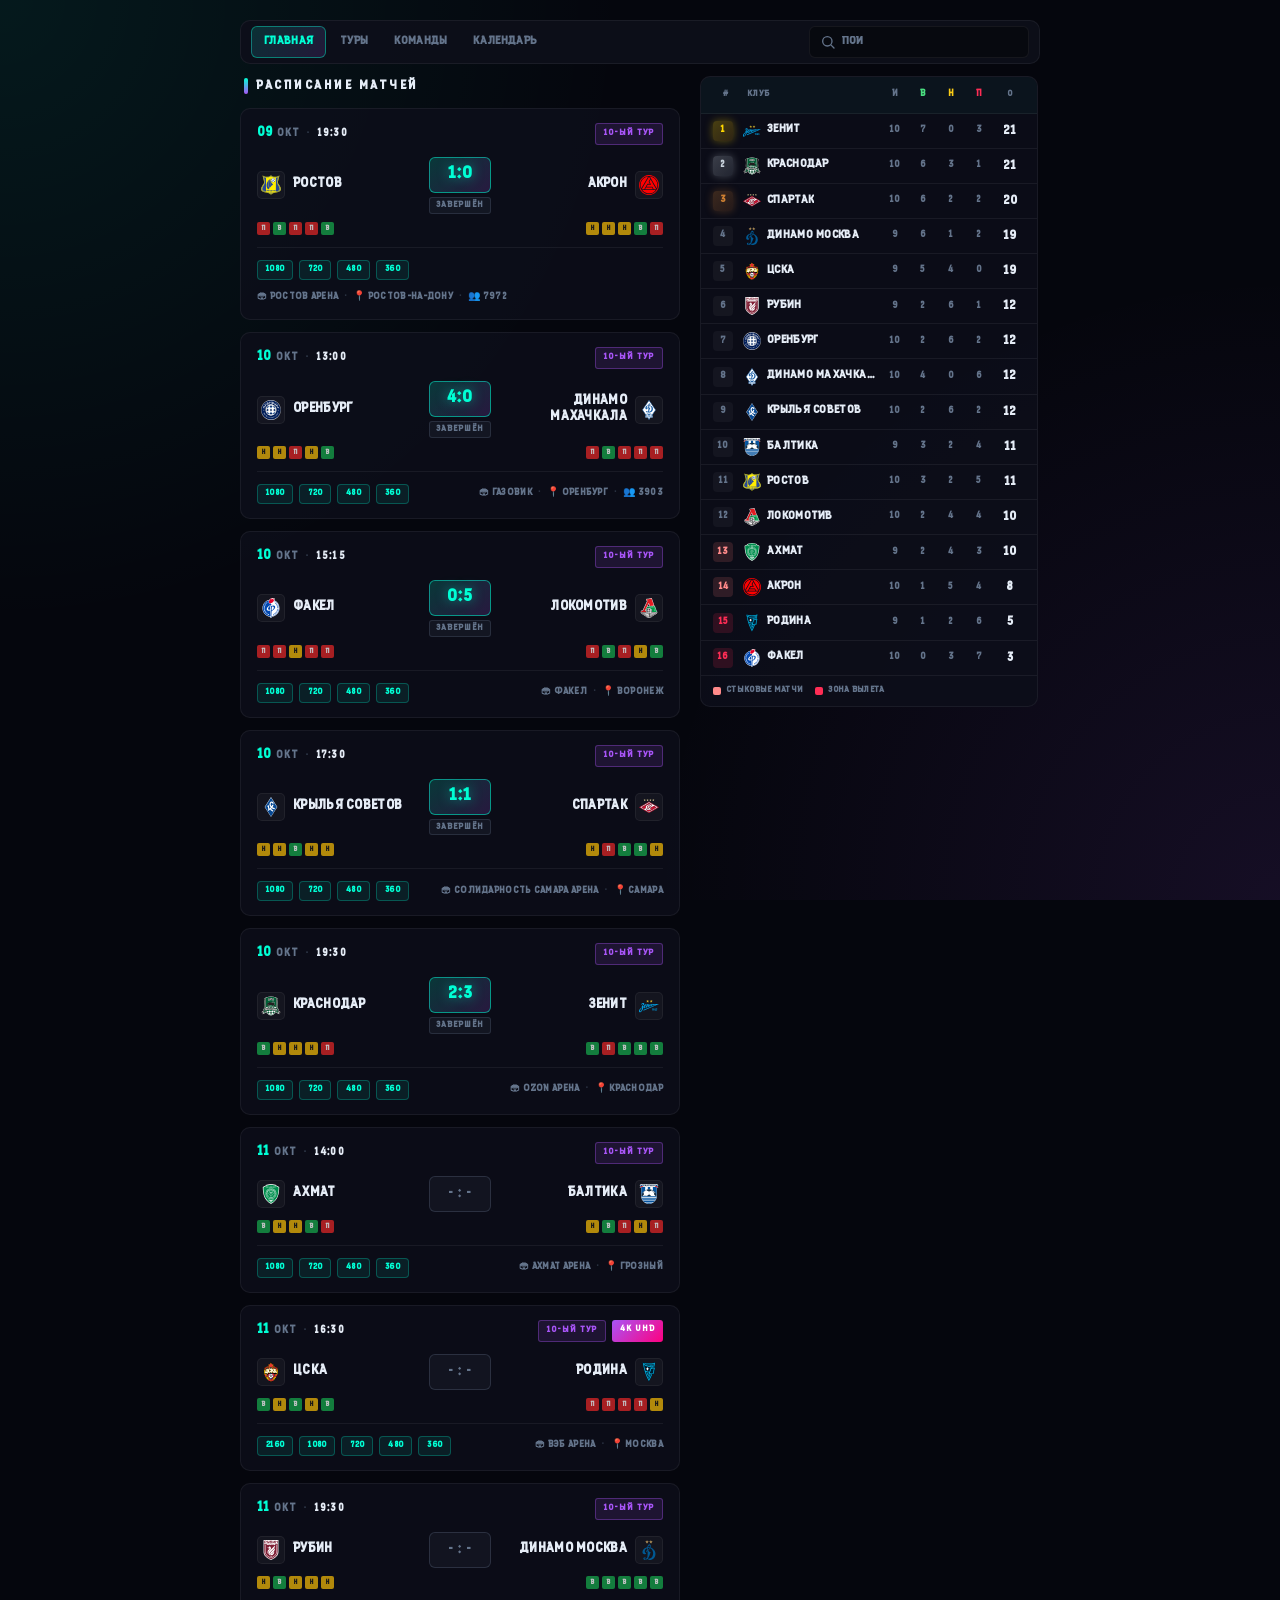
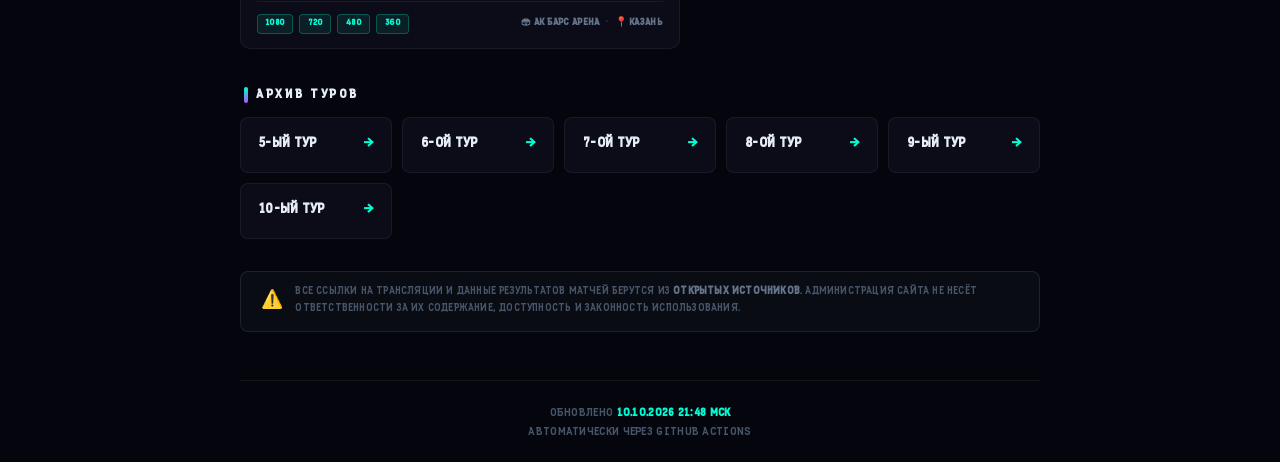
==== commit 9c9e6ca0: "Обновление: 10-ый тур" ====
--- a/index.html
+++ b/index.html
@@ -219,8 +219,8 @@
             <span class="team-name">Краснодар</span>
           </a>
           <div class="match-score-block">
-            <div class="match-score match-score-upcoming">- : -</div>
-            
+            <div class="match-score match-score-final">2:3</div>
+            <div class="match-status">Завершён</div>
           </div>
           <a class="match-team away" href="index.html?team=%D0%97%D0%B5%D0%BD%D0%B8%D1%82">
             <span class="team-name">Зенит</span>
@@ -229,13 +229,13 @@
         </div>
 
         <div class="match-form">
-          <div class="match-form-side match-form-home"><span class="form-row"><a class="form-sq form-w" href="tours/5-%D1%8B%D0%B9-%D1%82%D1%83%D1%80.html#match-23-авг-динамо-махачкала-краснодар" title="23.08.26 Динамо Махачкала — Краснодар 0:1">В</a><a class="form-sq form-w" href="tours/6-%D0%BE%D0%B9-%D1%82%D1%83%D1%80.html#match-29-авг-краснодар-ростов" title="29.08.26 Краснодар — Ростов 1:0">В</a><a class="form-sq form-d" href="tours/7-%D0%BE%D0%B9-%D1%82%D1%83%D1%80.html#match-05-сен-крылья-советов-краснодар" title="05.09.26 Крылья Советов — Краснодар 2:2">Н</a><a class="form-sq form-d" href="tours/8-%D0%BE%D0%B9-%D1%82%D1%83%D1%80.html#match-13-сен-краснодар-акрон" title="13.09.26 Краснодар — Акрон 1:1">Н</a><a class="form-sq form-d" href="tours/9-%D1%8B%D0%B9-%D1%82%D1%83%D1%80.html#match-17-сен-оренбург-краснодар" title="17.09.26 Оренбург — Краснодар 0:0">Н</a></span></div>
-          <div class="match-form-side match-form-away"><span class="form-row"><a class="form-sq form-l" href="tours/5-%D1%8B%D0%B9-%D1%82%D1%83%D1%80.html#match-23-авг-спартак-зенит" title="23.08.26 Спартак — Зенит 2:0">П</a><a class="form-sq form-w" href="tours/6-%D0%BE%D0%B9-%D1%82%D1%83%D1%80.html#match-29-авг-факел-зенит" title="29.08.26 Факел — Зенит 0:1">В</a><a class="form-sq form-l" href="tours/7-%D0%BE%D0%B9-%D1%82%D1%83%D1%80.html#match-05-сен-зенит-цска" title="05.09.26 Зенит — ЦСКА 1:2">П</a><a class="form-sq form-w" href="tours/8-%D0%BE%D0%B9-%D1%82%D1%83%D1%80.html#match-12-сен-зенит-локомотив" title="12.09.26 Зенит — Локомотив 2:1">В</a><a class="form-sq form-w" href="tours/9-%D1%8B%D0%B9-%D1%82%D1%83%D1%80.html#match-16-сен-балтика-зенит" title="16.09.26 Балтика — Зенит 2:3">В</a></span></div>
-        </div>
-
-        <div class="match-bottom">
-          <div class="quality-row" data-match-start="2026-10-10T19:30:00+03:00" style="display:none;"><a class="quality-btn" href="https://bl.video.matchtv.ru/media/playlist/free_4e3a35a1322e12d38c9f9033b342edba/17_1035247/1080p50fps/5e4d742937e6690584a304dcc485f106/4947325202.m3u8?type_id=6&sr=26&width=100%25&height=100%25&disable_share=1&live=15&ol=1&bookmaker=1&s=c4c4e8ec5e58537ba02649e1cdd12f00" target="_blank" referrerpolicy="no-referrer">1080</a><a class="quality-btn" href="https://bl.video.matchtv.ru/media/playlist/free_4e3a35a1322e12d38c9f9033b342edba/17_1035247/720/5e4d742937e6690584a304dcc485f106/4947325202.m3u8?type_id=6&sr=26&width=100%25&height=100%25&disable_share=1&live=15&ol=1&bookmaker=1&s=c4c4e8ec5e58537ba02649e1cdd12f00" target="_blank" referrerpolicy="no-referrer">720</a><a class="quality-btn" href="https://bl.video.matchtv.ru/media/playlist/free_4e3a35a1322e12d38c9f9033b342edba/17_1035247/480/5e4d742937e6690584a304dcc485f106/4947325202.m3u8?type_id=6&sr=26&width=100%25&height=100%25&disable_share=1&live=15&ol=1&bookmaker=1&s=c4c4e8ec5e58537ba02649e1cdd12f00" target="_blank" referrerpolicy="no-referrer">480</a><a class="quality-btn" href="https://bl.video.matchtv.ru/media/playlist/free_4e3a35a1322e12d38c9f9033b342edba/17_1035247/360/5e4d742937e6690584a304dcc485f106/4947325202.m3u8?type_id=6&sr=26&width=100%25&height=100%25&disable_share=1&live=15&ol=1&bookmaker=1&s=c4c4e8ec5e58537ba02649e1cdd12f00" target="_blank" referrerpolicy="no-referrer">360</a></div>
-          <div class="quality-timer" data-match-start="2026-10-10T19:30:00+03:00" ></div>
+          <div class="match-form-side match-form-home"><span class="form-row"><a class="form-sq form-w" href="tours/6-%D0%BE%D0%B9-%D1%82%D1%83%D1%80.html#match-29-авг-краснодар-ростов" title="29.08.26 Краснодар — Ростов 1:0">В</a><a class="form-sq form-d" href="tours/7-%D0%BE%D0%B9-%D1%82%D1%83%D1%80.html#match-05-сен-крылья-советов-краснодар" title="05.09.26 Крылья Советов — Краснодар 2:2">Н</a><a class="form-sq form-d" href="tours/8-%D0%BE%D0%B9-%D1%82%D1%83%D1%80.html#match-13-сен-краснодар-акрон" title="13.09.26 Краснодар — Акрон 1:1">Н</a><a class="form-sq form-d" href="tours/9-%D1%8B%D0%B9-%D1%82%D1%83%D1%80.html#match-17-сен-оренбург-краснодар" title="17.09.26 Оренбург — Краснодар 0:0">Н</a><a class="form-sq form-l" href="tours/10-%D1%8B%D0%B9-%D1%82%D1%83%D1%80.html#match-10-окт-краснодар-зенит" title="10.10.26 Краснодар — Зенит 2:3">П</a></span></div>
+          <div class="match-form-side match-form-away"><span class="form-row"><a class="form-sq form-w" href="tours/6-%D0%BE%D0%B9-%D1%82%D1%83%D1%80.html#match-29-авг-факел-зенит" title="29.08.26 Факел — Зенит 0:1">В</a><a class="form-sq form-l" href="tours/7-%D0%BE%D0%B9-%D1%82%D1%83%D1%80.html#match-05-сен-зенит-цска" title="05.09.26 Зенит — ЦСКА 1:2">П</a><a class="form-sq form-w" href="tours/8-%D0%BE%D0%B9-%D1%82%D1%83%D1%80.html#match-12-сен-зенит-локомотив" title="12.09.26 Зенит — Локомотив 2:1">В</a><a class="form-sq form-w" href="tours/9-%D1%8B%D0%B9-%D1%82%D1%83%D1%80.html#match-16-сен-балтика-зенит" title="16.09.26 Балтика — Зенит 2:3">В</a><a class="form-sq form-w" href="tours/10-%D1%8B%D0%B9-%D1%82%D1%83%D1%80.html#match-10-окт-краснодар-зенит" title="10.10.26 Краснодар — Зенит 2:3">В</a></span></div>
+        </div>
+
+        <div class="match-bottom">
+          <div class="quality-row" data-match-start="2026-10-10T19:30:00+03:00" ><a class="quality-btn" href="https://bl.video.matchtv.ru/media/playlist/free_4e3a35a1322e12d38c9f9033b342edba/17_1035247/1080p50fps/9dfe88d4467962695738e6a275bd3304/4947309002.m3u8?type_id=6&sr=26&width=100%25&height=100%25&disable_share=1&live=15&ol=1&bookmaker=1&s=35c01ee74d9510f62d2702093aed7e97" target="_blank" referrerpolicy="no-referrer">1080</a><a class="quality-btn" href="https://bl.video.matchtv.ru/media/playlist/free_4e3a35a1322e12d38c9f9033b342edba/17_1035247/720/9dfe88d4467962695738e6a275bd3304/4947309002.m3u8?type_id=6&sr=26&width=100%25&height=100%25&disable_share=1&live=15&ol=1&bookmaker=1&s=35c01ee74d9510f62d2702093aed7e97" target="_blank" referrerpolicy="no-referrer">720</a><a class="quality-btn" href="https://bl.video.matchtv.ru/media/playlist/free_4e3a35a1322e12d38c9f9033b342edba/17_1035247/480/9dfe88d4467962695738e6a275bd3304/4947309002.m3u8?type_id=6&sr=26&width=100%25&height=100%25&disable_share=1&live=15&ol=1&bookmaker=1&s=35c01ee74d9510f62d2702093aed7e97" target="_blank" referrerpolicy="no-referrer">480</a><a class="quality-btn" href="https://bl.video.matchtv.ru/media/playlist/free_4e3a35a1322e12d38c9f9033b342edba/17_1035247/360/9dfe88d4467962695738e6a275bd3304/4947309002.m3u8?type_id=6&sr=26&width=100%25&height=100%25&disable_share=1&live=15&ol=1&bookmaker=1&s=35c01ee74d9510f62d2702093aed7e97" target="_blank" referrerpolicy="no-referrer">360</a></div>
+          <div class="quality-timer" data-match-start="2026-10-10T19:30:00+03:00" style="display:none;"></div>
           <div class="match-meta"><span class="meta-item" title="Стадион">🏟 Ozon Арена</span><span class="meta-sep">·</span><span class="meta-item" title="Город">📍 Краснодар</span></div>
         </div>
       </div>
@@ -274,7 +274,7 @@
         </div>
 
         <div class="match-bottom">
-          <div class="quality-row" data-match-start="2026-10-11T14:00:00+03:00" style="display:none;"><a class="quality-btn" href="https://bl.video.matchtv.ru/media/playlist/free_520f33bfb43fc68b3cce4a453be20a73/17_1035281/1080p50fps/f9d4ee873fe0082c735816da5c87cf05/4947325202.m3u8?type_id=6&sr=26&width=100%25&height=100%25&disable_share=1&live=15&ol=1&bookmaker=1&s=c4c4e8ec5e58537ba02649e1cdd12f00" target="_blank" referrerpolicy="no-referrer">1080</a><a class="quality-btn" href="https://bl.video.matchtv.ru/media/playlist/free_520f33bfb43fc68b3cce4a453be20a73/17_1035281/720/f9d4ee873fe0082c735816da5c87cf05/4947325202.m3u8?type_id=6&sr=26&width=100%25&height=100%25&disable_share=1&live=15&ol=1&bookmaker=1&s=c4c4e8ec5e58537ba02649e1cdd12f00" target="_blank" referrerpolicy="no-referrer">720</a><a class="quality-btn" href="https://bl.video.matchtv.ru/media/playlist/free_520f33bfb43fc68b3cce4a453be20a73/17_1035281/480/f9d4ee873fe0082c735816da5c87cf05/4947325202.m3u8?type_id=6&sr=26&width=100%25&height=100%25&disable_share=1&live=15&ol=1&bookmaker=1&s=c4c4e8ec5e58537ba02649e1cdd12f00" target="_blank" referrerpolicy="no-referrer">480</a><a class="quality-btn" href="https://bl.video.matchtv.ru/media/playlist/free_520f33bfb43fc68b3cce4a453be20a73/17_1035281/360/f9d4ee873fe0082c735816da5c87cf05/4947325202.m3u8?type_id=6&sr=26&width=100%25&height=100%25&disable_share=1&live=15&ol=1&bookmaker=1&s=c4c4e8ec5e58537ba02649e1cdd12f00" target="_blank" referrerpolicy="no-referrer">360</a></div>
+          <div class="quality-row" data-match-start="2026-10-11T14:00:00+03:00" style="display:none;"><a class="quality-btn" href="https://bl.video.matchtv.ru/media/playlist/free_520f33bfb43fc68b3cce4a453be20a73/17_1035281/1080p50fps/c20e8bd3b7c6b697b5a58f20c6d14fbe/4947331502.m3u8?type_id=6&sr=26&width=100%25&height=100%25&disable_share=1&live=15&ol=1&bookmaker=1&s=09e86d126a6257d46a398fd43a442aec" target="_blank" referrerpolicy="no-referrer">1080</a><a class="quality-btn" href="https://bl.video.matchtv.ru/media/playlist/free_520f33bfb43fc68b3cce4a453be20a73/17_1035281/720/c20e8bd3b7c6b697b5a58f20c6d14fbe/4947331502.m3u8?type_id=6&sr=26&width=100%25&height=100%25&disable_share=1&live=15&ol=1&bookmaker=1&s=09e86d126a6257d46a398fd43a442aec" target="_blank" referrerpolicy="no-referrer">720</a><a class="quality-btn" href="https://bl.video.matchtv.ru/media/playlist/free_520f33bfb43fc68b3cce4a453be20a73/17_1035281/480/c20e8bd3b7c6b697b5a58f20c6d14fbe/4947331502.m3u8?type_id=6&sr=26&width=100%25&height=100%25&disable_share=1&live=15&ol=1&bookmaker=1&s=09e86d126a6257d46a398fd43a442aec" target="_blank" referrerpolicy="no-referrer">480</a><a class="quality-btn" href="https://bl.video.matchtv.ru/media/playlist/free_520f33bfb43fc68b3cce4a453be20a73/17_1035281/360/c20e8bd3b7c6b697b5a58f20c6d14fbe/4947331502.m3u8?type_id=6&sr=26&width=100%25&height=100%25&disable_share=1&live=15&ol=1&bookmaker=1&s=09e86d126a6257d46a398fd43a442aec" target="_blank" referrerpolicy="no-referrer">360</a></div>
           <div class="quality-timer" data-match-start="2026-10-11T14:00:00+03:00" ></div>
           <div class="match-meta"><span class="meta-item" title="Стадион">🏟 Ахмат Арена</span><span class="meta-sep">·</span><span class="meta-item" title="Город">📍 Грозный</span></div>
         </div>
@@ -314,7 +314,7 @@
         </div>
 
         <div class="match-bottom">
-          <div class="quality-row" data-match-start="2026-10-11T16:30:00+03:00" style="display:none;"><a class="quality-btn" href="https://bl.video.matchtv.ru/media/playlist/free_478b692552ace3b3e98db36e831663ed/17_1034807/2160/b793f3eb0c8af8bb576b0b52a1401d22/4947325203.m3u8?type_id=6&sr=26&width=100%25&height=100%25&disable_share=1&live=15&ol=1&bookmaker=1&s=2471c319447b0c0665957ada79011b4d" target="_blank" referrerpolicy="no-referrer">2160</a><a class="quality-btn" href="https://bl.video.matchtv.ru/media/playlist/free_478b692552ace3b3e98db36e831663ed/17_1034807/1080/b793f3eb0c8af8bb576b0b52a1401d22/4947325203.m3u8?type_id=6&sr=26&width=100%25&height=100%25&disable_share=1&live=15&ol=1&bookmaker=1&s=2471c319447b0c0665957ada79011b4d" target="_blank" referrerpolicy="no-referrer">1080</a><a class="quality-btn" href="https://bl.video.matchtv.ru/media/playlist/free_478b692552ace3b3e98db36e831663ed/17_1034807/720/b793f3eb0c8af8bb576b0b52a1401d22/4947325203.m3u8?type_id=6&sr=26&width=100%25&height=100%25&disable_share=1&live=15&ol=1&bookmaker=1&s=2471c319447b0c0665957ada79011b4d" target="_blank" referrerpolicy="no-referrer">720</a><a class="quality-btn" href="https://bl.video.matchtv.ru/media/playlist/free_478b692552ace3b3e98db36e831663ed/17_1034807/480/b793f3eb0c8af8bb576b0b52a1401d22/4947325203.m3u8?type_id=6&sr=26&width=100%25&height=100%25&disable_share=1&live=15&ol=1&bookmaker=1&s=2471c319447b0c0665957ada79011b4d" target="_blank" referrerpolicy="no-referrer">480</a><a class="quality-btn" href="https://bl.video.matchtv.ru/media/playlist/free_478b692552ace3b3e98db36e831663ed/17_1034807/360/b793f3eb0c8af8bb576b0b52a1401d22/4947325203.m3u8?type_id=6&sr=26&width=100%25&height=100%25&disable_share=1&live=15&ol=1&bookmaker=1&s=2471c319447b0c0665957ada79011b4d" target="_blank" referrerpolicy="no-referrer">360</a></div>
+          <div class="quality-row" data-match-start="2026-10-11T16:30:00+03:00" style="display:none;"><a class="quality-btn" href="https://bl.video.matchtv.ru/media/playlist/free_478b692552ace3b3e98db36e831663ed/17_1034807/2160/f1969121f7063300af39244b8937df47/4947331502.m3u8?type_id=6&sr=26&width=100%25&height=100%25&disable_share=1&live=15&ol=1&bookmaker=1&s=09e86d126a6257d46a398fd43a442aec" target="_blank" referrerpolicy="no-referrer">2160</a><a class="quality-btn" href="https://bl.video.matchtv.ru/media/playlist/free_478b692552ace3b3e98db36e831663ed/17_1034807/1080/f1969121f7063300af39244b8937df47/4947331502.m3u8?type_id=6&sr=26&width=100%25&height=100%25&disable_share=1&live=15&ol=1&bookmaker=1&s=09e86d126a6257d46a398fd43a442aec" target="_blank" referrerpolicy="no-referrer">1080</a><a class="quality-btn" href="https://bl.video.matchtv.ru/media/playlist/free_478b692552ace3b3e98db36e831663ed/17_1034807/720/f1969121f7063300af39244b8937df47/4947331502.m3u8?type_id=6&sr=26&width=100%25&height=100%25&disable_share=1&live=15&ol=1&bookmaker=1&s=09e86d126a6257d46a398fd43a442aec" target="_blank" referrerpolicy="no-referrer">720</a><a class="quality-btn" href="https://bl.video.matchtv.ru/media/playlist/free_478b692552ace3b3e98db36e831663ed/17_1034807/480/f1969121f7063300af39244b8937df47/4947331502.m3u8?type_id=6&sr=26&width=100%25&height=100%25&disable_share=1&live=15&ol=1&bookmaker=1&s=09e86d126a6257d46a398fd43a442aec" target="_blank" referrerpolicy="no-referrer">480</a><a class="quality-btn" href="https://bl.video.matchtv.ru/media/playlist/free_478b692552ace3b3e98db36e831663ed/17_1034807/360/f1969121f7063300af39244b8937df47/4947331502.m3u8?type_id=6&sr=26&width=100%25&height=100%25&disable_share=1&live=15&ol=1&bookmaker=1&s=09e86d126a6257d46a398fd43a442aec" target="_blank" referrerpolicy="no-referrer">360</a></div>
           <div class="quality-timer" data-match-start="2026-10-11T16:30:00+03:00" ></div>
           <div class="match-meta"><span class="meta-item" title="Стадион">🏟 ВЭБ Арена</span><span class="meta-sep">·</span><span class="meta-item" title="Город">📍 Москва</span></div>
         </div>
@@ -354,7 +354,7 @@
         </div>
 
         <div class="match-bottom">
-          <div class="quality-row" data-match-start="2026-10-11T19:30:00+03:00" style="display:none;"><a class="quality-btn" href="https://bl.video.matchtv.ru/media/playlist/free_eb8da242637bc58845c527d1b85823a3/17_1035305/1080p50fps/a078bcb195317c71a10171af2b0136b3/4947325202.m3u8?type_id=6&sr=26&width=100%25&height=100%25&disable_share=1&live=15&ol=1&bookmaker=1&s=c4c4e8ec5e58537ba02649e1cdd12f00" target="_blank" referrerpolicy="no-referrer">1080</a><a class="quality-btn" href="https://bl.video.matchtv.ru/media/playlist/free_eb8da242637bc58845c527d1b85823a3/17_1035305/720/a078bcb195317c71a10171af2b0136b3/4947325202.m3u8?type_id=6&sr=26&width=100%25&height=100%25&disable_share=1&live=15&ol=1&bookmaker=1&s=c4c4e8ec5e58537ba02649e1cdd12f00" target="_blank" referrerpolicy="no-referrer">720</a><a class="quality-btn" href="https://bl.video.matchtv.ru/media/playlist/free_eb8da242637bc58845c527d1b85823a3/17_1035305/480/a078bcb195317c71a10171af2b0136b3/4947325202.m3u8?type_id=6&sr=26&width=100%25&height=100%25&disable_share=1&live=15&ol=1&bookmaker=1&s=c4c4e8ec5e58537ba02649e1cdd12f00" target="_blank" referrerpolicy="no-referrer">480</a><a class="quality-btn" href="https://bl.video.matchtv.ru/media/playlist/free_eb8da242637bc58845c527d1b85823a3/17_1035305/360/a078bcb195317c71a10171af2b0136b3/4947325202.m3u8?type_id=6&sr=26&width=100%25&height=100%25&disable_share=1&live=15&ol=1&bookmaker=1&s=c4c4e8ec5e58537ba02649e1cdd12f00" target="_blank" referrerpolicy="no-referrer">360</a></div>
+          <div class="quality-row" data-match-start="2026-10-11T19:30:00+03:00" style="display:none;"><a class="quality-btn" href="https://bl.video.matchtv.ru/media/playlist/free_eb8da242637bc58845c527d1b85823a3/17_1035305/1080p50fps/9486b08bbc4748566ba777ca802a3364/4947331502.m3u8?type_id=6&sr=26&width=100%25&height=100%25&disable_share=1&live=15&ol=1&bookmaker=1&s=09e86d126a6257d46a398fd43a442aec" target="_blank" referrerpolicy="no-referrer">1080</a><a class="quality-btn" href="https://bl.video.matchtv.ru/media/playlist/free_eb8da242637bc58845c527d1b85823a3/17_1035305/720/9486b08bbc4748566ba777ca802a3364/4947331502.m3u8?type_id=6&sr=26&width=100%25&height=100%25&disable_share=1&live=15&ol=1&bookmaker=1&s=09e86d126a6257d46a398fd43a442aec" target="_blank" referrerpolicy="no-referrer">720</a><a class="quality-btn" href="https://bl.video.matchtv.ru/media/playlist/free_eb8da242637bc58845c527d1b85823a3/17_1035305/480/9486b08bbc4748566ba777ca802a3364/4947331502.m3u8?type_id=6&sr=26&width=100%25&height=100%25&disable_share=1&live=15&ol=1&bookmaker=1&s=09e86d126a6257d46a398fd43a442aec" target="_blank" referrerpolicy="no-referrer">480</a><a class="quality-btn" href="https://bl.video.matchtv.ru/media/playlist/free_eb8da242637bc58845c527d1b85823a3/17_1035305/360/9486b08bbc4748566ba777ca802a3364/4947331502.m3u8?type_id=6&sr=26&width=100%25&height=100%25&disable_share=1&live=15&ol=1&bookmaker=1&s=09e86d126a6257d46a398fd43a442aec" target="_blank" referrerpolicy="no-referrer">360</a></div>
           <div class="quality-timer" data-match-start="2026-10-11T19:30:00+03:00" ></div>
           <div class="match-meta"><span class="meta-item" title="Стадион">🏟 Ак Барс Арена</span><span class="meta-sep">·</span><span class="meta-item" title="Город">📍 Казань</span></div>
         </div>
@@ -396,7 +396,7 @@
 
         <div class="match-form">
           <div class="match-form-side match-form-home"><span class="form-row"><a class="form-sq form-d" href="tours/6-%D0%BE%D0%B9-%D1%82%D1%83%D1%80.html#match-30-авг-спартак-оренбург" title="30.08.26 Спартак — Оренбург 1:1">Н</a><a class="form-sq form-d" href="tours/7-%D0%BE%D0%B9-%D1%82%D1%83%D1%80.html#match-06-сен-оренбург-акрон" title="06.09.26 Оренбург — Акрон 2:2">Н</a><a class="form-sq form-l" href="tours/8-%D0%BE%D0%B9-%D1%82%D1%83%D1%80.html#match-12-сен-динамо-москва-оренбург" title="12.09.26 Динамо Москва — Оренбург 1:0">П</a><a class="form-sq form-d" href="tours/9-%D1%8B%D0%B9-%D1%82%D1%83%D1%80.html#match-17-сен-оренбург-краснодар" title="17.09.26 Оренбург — Краснодар 0:0">Н</a><a class="form-sq form-w" href="tours/10-%D1%8B%D0%B9-%D1%82%D1%83%D1%80.html#match-10-окт-оренбург-динамо-махачкала" title="10.10.26 Оренбург — Динамо Махачкала 4:0">В</a></span></div>
-          <div class="match-form-side match-form-away"><span class="form-row"><a class="form-sq form-w" href="tours/5-%D1%8B%D0%B9-%D1%82%D1%83%D1%80.html#match-23-авг-динамо-махачкала-краснодар" title="23.08.26 Динамо Махачкала — Краснодар 0:1">В</a><a class="form-sq form-w" href="tours/6-%D0%BE%D0%B9-%D1%82%D1%83%D1%80.html#match-29-авг-краснодар-ростов" title="29.08.26 Краснодар — Ростов 1:0">В</a><a class="form-sq form-d" href="tours/7-%D0%BE%D0%B9-%D1%82%D1%83%D1%80.html#match-05-сен-крылья-советов-краснодар" title="05.09.26 Крылья Советов — Краснодар 2:2">Н</a><a class="form-sq form-d" href="tours/8-%D0%BE%D0%B9-%D1%82%D1%83%D1%80.html#match-13-сен-краснодар-акрон" title="13.09.26 Краснодар — Акрон 1:1">Н</a><a class="form-sq form-d" href="tours/9-%D1%8B%D0%B9-%D1%82%D1%83%D1%80.html#match-17-сен-оренбург-краснодар" title="17.09.26 Оренбург — Краснодар 0:0">Н</a></span></div>
+          <div class="match-form-side match-form-away"><span class="form-row"><a class="form-sq form-w" href="tours/6-%D0%BE%D0%B9-%D1%82%D1%83%D1%80.html#match-29-авг-краснодар-ростов" title="29.08.26 Краснодар — Ростов 1:0">В</a><a class="form-sq form-d" href="tours/7-%D0%BE%D0%B9-%D1%82%D1%83%D1%80.html#match-05-сен-крылья-советов-краснодар" title="05.09.26 Крылья Советов — Краснодар 2:2">Н</a><a class="form-sq form-d" href="tours/8-%D0%BE%D0%B9-%D1%82%D1%83%D1%80.html#match-13-сен-краснодар-акрон" title="13.09.26 Краснодар — Акрон 1:1">Н</a><a class="form-sq form-d" href="tours/9-%D1%8B%D0%B9-%D1%82%D1%83%D1%80.html#match-17-сен-оренбург-краснодар" title="17.09.26 Оренбург — Краснодар 0:0">Н</a><a class="form-sq form-l" href="tours/10-%D1%8B%D0%B9-%D1%82%D1%83%D1%80.html#match-10-окт-краснодар-зенит" title="10.10.26 Краснодар — Зенит 2:3">П</a></span></div>
         </div>
 
         <div class="match-bottom">
@@ -630,7 +630,7 @@
 
         <div class="match-form">
           <div class="match-form-side match-form-home"><span class="form-row"><a class="form-sq form-d" href="tours/5-%D1%8B%D0%B9-%D1%82%D1%83%D1%80.html#match-24-авг-балтика-рубин" title="24.08.26 Балтика — Рубин 1:1">Н</a><a class="form-sq form-w" href="tours/6-%D0%BE%D0%B9-%D1%82%D1%83%D1%80.html#match-30-авг-родина-балтика" title="30.08.26 Родина — Балтика 0:3">В</a><a class="form-sq form-l" href="tours/7-%D0%BE%D0%B9-%D1%82%D1%83%D1%80.html#match-06-сен-балтика-локомотив" title="06.09.26 Балтика — Локомотив 0:1">П</a><a class="form-sq form-d" href="tours/8-%D0%BE%D0%B9-%D1%82%D1%83%D1%80.html#match-12-сен-факел-балтика" title="12.09.26 Факел — Балтика 2:2">Н</a><a class="form-sq form-l" href="tours/9-%D1%8B%D0%B9-%D1%82%D1%83%D1%80.html#match-16-сен-балтика-зенит" title="16.09.26 Балтика — Зенит 2:3">П</a></span></div>
-          <div class="match-form-side match-form-away"><span class="form-row"><a class="form-sq form-l" href="tours/5-%D1%8B%D0%B9-%D1%82%D1%83%D1%80.html#match-23-авг-спартак-зенит" title="23.08.26 Спартак — Зенит 2:0">П</a><a class="form-sq form-w" href="tours/6-%D0%BE%D0%B9-%D1%82%D1%83%D1%80.html#match-29-авг-факел-зенит" title="29.08.26 Факел — Зенит 0:1">В</a><a class="form-sq form-l" href="tours/7-%D0%BE%D0%B9-%D1%82%D1%83%D1%80.html#match-05-сен-зенит-цска" title="05.09.26 Зенит — ЦСКА 1:2">П</a><a class="form-sq form-w" href="tours/8-%D0%BE%D0%B9-%D1%82%D1%83%D1%80.html#match-12-сен-зенит-локомотив" title="12.09.26 Зенит — Локомотив 2:1">В</a><a class="form-sq form-w" href="tours/9-%D1%8B%D0%B9-%D1%82%D1%83%D1%80.html#match-16-сен-балтика-зенит" title="16.09.26 Балтика — Зенит 2:3">В</a></span></div>
+          <div class="match-form-side match-form-away"><span class="form-row"><a class="form-sq form-w" href="tours/6-%D0%BE%D0%B9-%D1%82%D1%83%D1%80.html#match-29-авг-факел-зенит" title="29.08.26 Факел — Зенит 0:1">В</a><a class="form-sq form-l" href="tours/7-%D0%BE%D0%B9-%D1%82%D1%83%D1%80.html#match-05-сен-зенит-цска" title="05.09.26 Зенит — ЦСКА 1:2">П</a><a class="form-sq form-w" href="tours/8-%D0%BE%D0%B9-%D1%82%D1%83%D1%80.html#match-12-сен-зенит-локомотив" title="12.09.26 Зенит — Локомотив 2:1">В</a><a class="form-sq form-w" href="tours/9-%D1%8B%D0%B9-%D1%82%D1%83%D1%80.html#match-16-сен-балтика-зенит" title="16.09.26 Балтика — Зенит 2:3">В</a><a class="form-sq form-w" href="tours/10-%D1%8B%D0%B9-%D1%82%D1%83%D1%80.html#match-10-окт-краснодар-зенит" title="10.10.26 Краснодар — Зенит 2:3">В</a></span></div>
         </div>
 
         <div class="match-bottom">
@@ -785,7 +785,7 @@
         </div>
 
         <div class="match-form">
-          <div class="match-form-side match-form-home"><span class="form-row"><a class="form-sq form-w" href="tours/5-%D1%8B%D0%B9-%D1%82%D1%83%D1%80.html#match-23-авг-динамо-махачкала-краснодар" title="23.08.26 Динамо Махачкала — Краснодар 0:1">В</a><a class="form-sq form-w" href="tours/6-%D0%BE%D0%B9-%D1%82%D1%83%D1%80.html#match-29-авг-краснодар-ростов" title="29.08.26 Краснодар — Ростов 1:0">В</a><a class="form-sq form-d" href="tours/7-%D0%BE%D0%B9-%D1%82%D1%83%D1%80.html#match-05-сен-крылья-советов-краснодар" title="05.09.26 Крылья Советов — Краснодар 2:2">Н</a><a class="form-sq form-d" href="tours/8-%D0%BE%D0%B9-%D1%82%D1%83%D1%80.html#match-13-сен-краснодар-акрон" title="13.09.26 Краснодар — Акрон 1:1">Н</a><a class="form-sq form-d" href="tours/9-%D1%8B%D0%B9-%D1%82%D1%83%D1%80.html#match-17-сен-оренбург-краснодар" title="17.09.26 Оренбург — Краснодар 0:0">Н</a></span></div>
+          <div class="match-form-side match-form-home"><span class="form-row"><a class="form-sq form-w" href="tours/6-%D0%BE%D0%B9-%D1%82%D1%83%D1%80.html#match-29-авг-краснодар-ростов" title="29.08.26 Краснодар — Ростов 1:0">В</a><a class="form-sq form-d" href="tours/7-%D0%BE%D0%B9-%D1%82%D1%83%D1%80.html#match-05-сен-крылья-советов-краснодар" title="05.09.26 Крылья Советов — Краснодар 2:2">Н</a><a class="form-sq form-d" href="tours/8-%D0%BE%D0%B9-%D1%82%D1%83%D1%80.html#match-13-сен-краснодар-акрон" title="13.09.26 Краснодар — Акрон 1:1">Н</a><a class="form-sq form-d" href="tours/9-%D1%8B%D0%B9-%D1%82%D1%83%D1%80.html#match-17-сен-оренбург-краснодар" title="17.09.26 Оренбург — Краснодар 0:0">Н</a><a class="form-sq form-l" href="tours/10-%D1%8B%D0%B9-%D1%82%D1%83%D1%80.html#match-10-окт-краснодар-зенит" title="10.10.26 Краснодар — Зенит 2:3">П</a></span></div>
           <div class="match-form-side match-form-away"><span class="form-row"><a class="form-sq form-d" href="tours/6-%D0%BE%D0%B9-%D1%82%D1%83%D1%80.html#match-28-авг-акрон-цска" title="28.08.26 Акрон — ЦСКА 2:2">Н</a><a class="form-sq form-d" href="tours/7-%D0%BE%D0%B9-%D1%82%D1%83%D1%80.html#match-06-сен-оренбург-акрон" title="06.09.26 Оренбург — Акрон 2:2">Н</a><a class="form-sq form-d" href="tours/8-%D0%BE%D0%B9-%D1%82%D1%83%D1%80.html#match-13-сен-краснодар-акрон" title="13.09.26 Краснодар — Акрон 1:1">Н</a><a class="form-sq form-w" href="tours/9-%D1%8B%D0%B9-%D1%82%D1%83%D1%80.html#match-17-сен-акрон-ахмат" title="17.09.26 Акрон — Ахмат 2:0">В</a><a class="form-sq form-l" href="tours/10-%D1%8B%D0%B9-%D1%82%D1%83%D1%80.html#match-09-окт-ростов-акрон" title="09.10.26 Ростов — Акрон 1:0">П</a></span></div>
         </div>
 
@@ -863,7 +863,7 @@
         </div>
 
         <div class="match-form">
-          <div class="match-form-side match-form-home"><span class="form-row"><a class="form-sq form-l" href="tours/5-%D1%8B%D0%B9-%D1%82%D1%83%D1%80.html#match-23-авг-спартак-зенит" title="23.08.26 Спартак — Зенит 2:0">П</a><a class="form-sq form-w" href="tours/6-%D0%BE%D0%B9-%D1%82%D1%83%D1%80.html#match-29-авг-факел-зенит" title="29.08.26 Факел — Зенит 0:1">В</a><a class="form-sq form-l" href="tours/7-%D0%BE%D0%B9-%D1%82%D1%83%D1%80.html#match-05-сен-зенит-цска" title="05.09.26 Зенит — ЦСКА 1:2">П</a><a class="form-sq form-w" href="tours/8-%D0%BE%D0%B9-%D1%82%D1%83%D1%80.html#match-12-сен-зенит-локомотив" title="12.09.26 Зенит — Локомотив 2:1">В</a><a class="form-sq form-w" href="tours/9-%D1%8B%D0%B9-%D1%82%D1%83%D1%80.html#match-16-сен-балтика-зенит" title="16.09.26 Балтика — Зенит 2:3">В</a></span></div>
+          <div class="match-form-side match-form-home"><span class="form-row"><a class="form-sq form-w" href="tours/6-%D0%BE%D0%B9-%D1%82%D1%83%D1%80.html#match-29-авг-факел-зенит" title="29.08.26 Факел — Зенит 0:1">В</a><a class="form-sq form-l" href="tours/7-%D0%BE%D0%B9-%D1%82%D1%83%D1%80.html#match-05-сен-зенит-цска" title="05.09.26 Зенит — ЦСКА 1:2">П</a><a class="form-sq form-w" href="tours/8-%D0%BE%D0%B9-%D1%82%D1%83%D1%80.html#match-12-сен-зенит-локомотив" title="12.09.26 Зенит — Локомотив 2:1">В</a><a class="form-sq form-w" href="tours/9-%D1%8B%D0%B9-%D1%82%D1%83%D1%80.html#match-16-сен-балтика-зенит" title="16.09.26 Балтика — Зенит 2:3">В</a><a class="form-sq form-w" href="tours/10-%D1%8B%D0%B9-%D1%82%D1%83%D1%80.html#match-10-окт-краснодар-зенит" title="10.10.26 Краснодар — Зенит 2:3">В</a></span></div>
           <div class="match-form-side match-form-away"><span class="form-row"><a class="form-sq form-l" href="tours/6-%D0%BE%D0%B9-%D1%82%D1%83%D1%80.html#match-29-авг-локомотив-динамо-москва" title="29.08.26 Локомотив — Динамо Москва 0:1">П</a><a class="form-sq form-w" href="tours/7-%D0%BE%D0%B9-%D1%82%D1%83%D1%80.html#match-06-сен-балтика-локомотив" title="06.09.26 Балтика — Локомотив 0:1">В</a><a class="form-sq form-l" href="tours/8-%D0%BE%D0%B9-%D1%82%D1%83%D1%80.html#match-12-сен-зенит-локомотив" title="12.09.26 Зенит — Локомотив 2:1">П</a><a class="form-sq form-d" href="tours/9-%D1%8B%D0%B9-%D1%82%D1%83%D1%80.html#match-16-сен-локомотив-крылья-советов" title="16.09.26 Локомотив — Крылья Советов 1:1">Н</a><a class="form-sq form-w" href="tours/10-%D1%8B%D0%B9-%D1%82%D1%83%D1%80.html#match-10-окт-факел-локомотив" title="10.10.26 Факел — Локомотив 0:5">В</a></span></div>
         </div>
 
@@ -1215,7 +1215,7 @@
 
         <div class="match-form">
           <div class="match-form-side match-form-home"><span class="form-row"><a class="form-sq form-d" href="tours/6-%D0%BE%D0%B9-%D1%82%D1%83%D1%80.html#match-29-авг-ахмат-крылья-советов" title="29.08.26 Ахмат — Крылья Советов 3:3">Н</a><a class="form-sq form-d" href="tours/7-%D0%BE%D0%B9-%D1%82%D1%83%D1%80.html#match-05-сен-крылья-советов-краснодар" title="05.09.26 Крылья Советов — Краснодар 2:2">Н</a><a class="form-sq form-w" href="tours/8-%D0%BE%D0%B9-%D1%82%D1%83%D1%80.html#match-11-сен-крылья-советов-родина" title="11.09.26 Крылья Советов — Родина 2:1">В</a><a class="form-sq form-d" href="tours/9-%D1%8B%D0%B9-%D1%82%D1%83%D1%80.html#match-16-сен-локомотив-крылья-советов" title="16.09.26 Локомотив — Крылья Советов 1:1">Н</a><a class="form-sq form-d" href="tours/10-%D1%8B%D0%B9-%D1%82%D1%83%D1%80.html#match-10-окт-крылья-советов-спартак" title="10.10.26 Крылья Советов — Спартак 1:1">Н</a></span></div>
-          <div class="match-form-side match-form-away"><span class="form-row"><a class="form-sq form-w" href="tours/5-%D1%8B%D0%B9-%D1%82%D1%83%D1%80.html#match-23-авг-динамо-махачкала-краснодар" title="23.08.26 Динамо Махачкала — Краснодар 0:1">В</a><a class="form-sq form-w" href="tours/6-%D0%BE%D0%B9-%D1%82%D1%83%D1%80.html#match-29-авг-краснодар-ростов" title="29.08.26 Краснодар — Ростов 1:0">В</a><a class="form-sq form-d" href="tours/7-%D0%BE%D0%B9-%D1%82%D1%83%D1%80.html#match-05-сен-крылья-советов-краснодар" title="05.09.26 Крылья Советов — Краснодар 2:2">Н</a><a class="form-sq form-d" href="tours/8-%D0%BE%D0%B9-%D1%82%D1%83%D1%80.html#match-13-сен-краснодар-акрон" title="13.09.26 Краснодар — Акрон 1:1">Н</a><a class="form-sq form-d" href="tours/9-%D1%8B%D0%B9-%D1%82%D1%83%D1%80.html#match-17-сен-оренбург-краснодар" title="17.09.26 Оренбург — Краснодар 0:0">Н</a></span></div>
+          <div class="match-form-side match-form-away"><span class="form-row"><a class="form-sq form-w" href="tours/6-%D0%BE%D0%B9-%D1%82%D1%83%D1%80.html#match-29-авг-краснодар-ростов" title="29.08.26 Краснодар — Ростов 1:0">В</a><a class="form-sq form-d" href="tours/7-%D0%BE%D0%B9-%D1%82%D1%83%D1%80.html#match-05-сен-крылья-советов-краснодар" title="05.09.26 Крылья Советов — Краснодар 2:2">Н</a><a class="form-sq form-d" href="tours/8-%D0%BE%D0%B9-%D1%82%D1%83%D1%80.html#match-13-сен-краснодар-акрон" title="13.09.26 Краснодар — Акрон 1:1">Н</a><a class="form-sq form-d" href="tours/9-%D1%8B%D0%B9-%D1%82%D1%83%D1%80.html#match-17-сен-оренбург-краснодар" title="17.09.26 Оренбург — Краснодар 0:0">Н</a><a class="form-sq form-l" href="tours/10-%D1%8B%D0%B9-%D1%82%D1%83%D1%80.html#match-10-окт-краснодар-зенит" title="10.10.26 Краснодар — Зенит 2:3">П</a></span></div>
         </div>
 
         <div class="match-bottom">
@@ -1253,7 +1253,7 @@
         </div>
 
         <div class="match-form">
-          <div class="match-form-side match-form-home"><span class="form-row"><a class="form-sq form-l" href="tours/5-%D1%8B%D0%B9-%D1%82%D1%83%D1%80.html#match-23-авг-спартак-зенит" title="23.08.26 Спартак — Зенит 2:0">П</a><a class="form-sq form-w" href="tours/6-%D0%BE%D0%B9-%D1%82%D1%83%D1%80.html#match-29-авг-факел-зенит" title="29.08.26 Факел — Зенит 0:1">В</a><a class="form-sq form-l" href="tours/7-%D0%BE%D0%B9-%D1%82%D1%83%D1%80.html#match-05-сен-зенит-цска" title="05.09.26 Зенит — ЦСКА 1:2">П</a><a class="form-sq form-w" href="tours/8-%D0%BE%D0%B9-%D1%82%D1%83%D1%80.html#match-12-сен-зенит-локомотив" title="12.09.26 Зенит — Локомотив 2:1">В</a><a class="form-sq form-w" href="tours/9-%D1%8B%D0%B9-%D1%82%D1%83%D1%80.html#match-16-сен-балтика-зенит" title="16.09.26 Балтика — Зенит 2:3">В</a></span></div>
+          <div class="match-form-side match-form-home"><span class="form-row"><a class="form-sq form-w" href="tours/6-%D0%BE%D0%B9-%D1%82%D1%83%D1%80.html#match-29-авг-факел-зенит" title="29.08.26 Факел — Зенит 0:1">В</a><a class="form-sq form-l" href="tours/7-%D0%BE%D0%B9-%D1%82%D1%83%D1%80.html#match-05-сен-зенит-цска" title="05.09.26 Зенит — ЦСКА 1:2">П</a><a class="form-sq form-w" href="tours/8-%D0%BE%D0%B9-%D1%82%D1%83%D1%80.html#match-12-сен-зенит-локомотив" title="12.09.26 Зенит — Локомотив 2:1">В</a><a class="form-sq form-w" href="tours/9-%D1%8B%D0%B9-%D1%82%D1%83%D1%80.html#match-16-сен-балтика-зенит" title="16.09.26 Балтика — Зенит 2:3">В</a><a class="form-sq form-w" href="tours/10-%D1%8B%D0%B9-%D1%82%D1%83%D1%80.html#match-10-окт-краснодар-зенит" title="10.10.26 Краснодар — Зенит 2:3">В</a></span></div>
           <div class="match-form-side match-form-away"><span class="form-row"><a class="form-sq form-w" href="tours/5-%D1%8B%D0%B9-%D1%82%D1%83%D1%80.html#match-22-авг-цска-локомотив" title="22.08.26 ЦСКА — Локомотив 3:2">В</a><a class="form-sq form-d" href="tours/6-%D0%BE%D0%B9-%D1%82%D1%83%D1%80.html#match-28-авг-акрон-цска" title="28.08.26 Акрон — ЦСКА 2:2">Н</a><a class="form-sq form-w" href="tours/7-%D0%BE%D0%B9-%D1%82%D1%83%D1%80.html#match-05-сен-зенит-цска" title="05.09.26 Зенит — ЦСКА 1:2">В</a><a class="form-sq form-d" href="tours/8-%D0%BE%D0%B9-%D1%82%D1%83%D1%80.html#match-12-сен-цска-рубин" title="12.09.26 ЦСКА — Рубин 1:1">Н</a><a class="form-sq form-w" href="tours/9-%D1%8B%D0%B9-%D1%82%D1%83%D1%80.html#match-17-сен-динамо-махачкала-цска" title="17.09.26 Динамо Махачкала — ЦСКА 1:3">В</a></span></div>
         </div>
 
@@ -1449,7 +1449,7 @@
 
         <div class="match-form">
           <div class="match-form-side match-form-home"><span class="form-row"><a class="form-sq form-l" href="tours/6-%D0%BE%D0%B9-%D1%82%D1%83%D1%80.html#match-29-авг-факел-зенит" title="29.08.26 Факел — Зенит 0:1">П</a><a class="form-sq form-l" href="tours/7-%D0%BE%D0%B9-%D1%82%D1%83%D1%80.html#match-05-сен-ростов-факел" title="05.09.26 Ростов — Факел 3:1">П</a><a class="form-sq form-d" href="tours/8-%D0%BE%D0%B9-%D1%82%D1%83%D1%80.html#match-12-сен-факел-балтика" title="12.09.26 Факел — Балтика 2:2">Н</a><a class="form-sq form-l" href="tours/9-%D1%8B%D0%B9-%D1%82%D1%83%D1%80.html#match-16-сен-спартак-факел" title="16.09.26 Спартак — Факел 1:0">П</a><a class="form-sq form-l" href="tours/10-%D1%8B%D0%B9-%D1%82%D1%83%D1%80.html#match-10-окт-факел-локомотив" title="10.10.26 Факел — Локомотив 0:5">П</a></span></div>
-          <div class="match-form-side match-form-away"><span class="form-row"><a class="form-sq form-l" href="tours/5-%D1%8B%D0%B9-%D1%82%D1%83%D1%80.html#match-23-авг-спартак-зенит" title="23.08.26 Спартак — Зенит 2:0">П</a><a class="form-sq form-w" href="tours/6-%D0%BE%D0%B9-%D1%82%D1%83%D1%80.html#match-29-авг-факел-зенит" title="29.08.26 Факел — Зенит 0:1">В</a><a class="form-sq form-l" href="tours/7-%D0%BE%D0%B9-%D1%82%D1%83%D1%80.html#match-05-сен-зенит-цска" title="05.09.26 Зенит — ЦСКА 1:2">П</a><a class="form-sq form-w" href="tours/8-%D0%BE%D0%B9-%D1%82%D1%83%D1%80.html#match-12-сен-зенит-локомотив" title="12.09.26 Зенит — Локомотив 2:1">В</a><a class="form-sq form-w" href="tours/9-%D1%8B%D0%B9-%D1%82%D1%83%D1%80.html#match-16-сен-балтика-зенит" title="16.09.26 Балтика — Зенит 2:3">В</a></span></div>
+          <div class="match-form-side match-form-away"><span class="form-row"><a class="form-sq form-w" href="tours/6-%D0%BE%D0%B9-%D1%82%D1%83%D1%80.html#match-29-авг-факел-зенит" title="29.08.26 Факел — Зенит 0:1">В</a><a class="form-sq form-l" href="tours/7-%D0%BE%D0%B9-%D1%82%D1%83%D1%80.html#match-05-сен-зенит-цска" title="05.09.26 Зенит — ЦСКА 1:2">П</a><a class="form-sq form-w" href="tours/8-%D0%BE%D0%B9-%D1%82%D1%83%D1%80.html#match-12-сен-зенит-локомотив" title="12.09.26 Зенит — Локомотив 2:1">В</a><a class="form-sq form-w" href="tours/9-%D1%8B%D0%B9-%D1%82%D1%83%D1%80.html#match-16-сен-балтика-зенит" title="16.09.26 Балтика — Зенит 2:3">В</a><a class="form-sq form-w" href="tours/10-%D1%8B%D0%B9-%D1%82%D1%83%D1%80.html#match-10-окт-краснодар-зенит" title="10.10.26 Краснодар — Зенит 2:3">В</a></span></div>
         </div>
 
         <div class="match-bottom">
@@ -1487,7 +1487,7 @@
         </div>
 
         <div class="match-form">
-          <div class="match-form-side match-form-home"><span class="form-row"><a class="form-sq form-w" href="tours/5-%D1%8B%D0%B9-%D1%82%D1%83%D1%80.html#match-23-авг-динамо-махачкала-краснодар" title="23.08.26 Динамо Махачкала — Краснодар 0:1">В</a><a class="form-sq form-w" href="tours/6-%D0%BE%D0%B9-%D1%82%D1%83%D1%80.html#match-29-авг-краснодар-ростов" title="29.08.26 Краснодар — Ростов 1:0">В</a><a class="form-sq form-d" href="tours/7-%D0%BE%D0%B9-%D1%82%D1%83%D1%80.html#match-05-сен-крылья-советов-краснодар" title="05.09.26 Крылья Советов — Краснодар 2:2">Н</a><a class="form-sq form-d" href="tours/8-%D0%BE%D0%B9-%D1%82%D1%83%D1%80.html#match-13-сен-краснодар-акрон" title="13.09.26 Краснодар — Акрон 1:1">Н</a><a class="form-sq form-d" href="tours/9-%D1%8B%D0%B9-%D1%82%D1%83%D1%80.html#match-17-сен-оренбург-краснодар" title="17.09.26 Оренбург — Краснодар 0:0">Н</a></span></div>
+          <div class="match-form-side match-form-home"><span class="form-row"><a class="form-sq form-w" href="tours/6-%D0%BE%D0%B9-%D1%82%D1%83%D1%80.html#match-29-авг-краснодар-ростов" title="29.08.26 Краснодар — Ростов 1:0">В</a><a class="form-sq form-d" href="tours/7-%D0%BE%D0%B9-%D1%82%D1%83%D1%80.html#match-05-сен-крылья-советов-краснодар" title="05.09.26 Крылья Советов — Краснодар 2:2">Н</a><a class="form-sq form-d" href="tours/8-%D0%BE%D0%B9-%D1%82%D1%83%D1%80.html#match-13-сен-краснодар-акрон" title="13.09.26 Краснодар — Акрон 1:1">Н</a><a class="form-sq form-d" href="tours/9-%D1%8B%D0%B9-%D1%82%D1%83%D1%80.html#match-17-сен-оренбург-краснодар" title="17.09.26 Оренбург — Краснодар 0:0">Н</a><a class="form-sq form-l" href="tours/10-%D1%8B%D0%B9-%D1%82%D1%83%D1%80.html#match-10-окт-краснодар-зенит" title="10.10.26 Краснодар — Зенит 2:3">П</a></span></div>
           <div class="match-form-side match-form-away"><span class="form-row"><a class="form-sq form-l" href="tours/6-%D0%BE%D0%B9-%D1%82%D1%83%D1%80.html#match-29-авг-краснодар-ростов" title="29.08.26 Краснодар — Ростов 1:0">П</a><a class="form-sq form-w" href="tours/7-%D0%BE%D0%B9-%D1%82%D1%83%D1%80.html#match-05-сен-ростов-факел" title="05.09.26 Ростов — Факел 3:1">В</a><a class="form-sq form-l" href="tours/8-%D0%BE%D0%B9-%D1%82%D1%83%D1%80.html#match-13-сен-спартак-ростов" title="13.09.26 Спартак — Ростов 3:0">П</a><a class="form-sq form-l" href="tours/9-%D1%8B%D0%B9-%D1%82%D1%83%D1%80.html#match-17-сен-ростов-динамо-москва" title="17.09.26 Ростов — Динамо Москва 0:3">П</a><a class="form-sq form-w" href="tours/10-%D1%8B%D0%B9-%D1%82%D1%83%D1%80.html#match-09-окт-ростов-акрон" title="09.10.26 Ростов — Акрон 1:0">В</a></span></div>
         </div>
 
@@ -1761,7 +1761,7 @@
 
         <div class="match-form">
           <div class="match-form-side match-form-home"><span class="form-row"><a class="form-sq form-l" href="tours/6-%D0%BE%D0%B9-%D1%82%D1%83%D1%80.html#match-30-авг-рубин-динамо-махачкала" title="30.08.26 Рубин — Динамо Махачкала 3:1">П</a><a class="form-sq form-w" href="tours/7-%D0%BE%D0%B9-%D1%82%D1%83%D1%80.html#match-06-сен-динамо-махачкала-родина" title="06.09.26 Динамо Махачкала — Родина 2:0">В</a><a class="form-sq form-l" href="tours/8-%D0%BE%D0%B9-%D1%82%D1%83%D1%80.html#match-13-сен-ахмат-динамо-махачкала" title="13.09.26 Ахмат — Динамо Махачкала 3:2">П</a><a class="form-sq form-l" href="tours/9-%D1%8B%D0%B9-%D1%82%D1%83%D1%80.html#match-17-сен-динамо-махачкала-цска" title="17.09.26 Динамо Махачкала — ЦСКА 1:3">П</a><a class="form-sq form-l" href="tours/10-%D1%8B%D0%B9-%D1%82%D1%83%D1%80.html#match-10-окт-оренбург-динамо-махачкала" title="10.10.26 Оренбург — Динамо Махачкала 4:0">П</a></span></div>
-          <div class="match-form-side match-form-away"><span class="form-row"><a class="form-sq form-w" href="tours/5-%D1%8B%D0%B9-%D1%82%D1%83%D1%80.html#match-23-авг-динамо-махачкала-краснодар" title="23.08.26 Динамо Махачкала — Краснодар 0:1">В</a><a class="form-sq form-w" href="tours/6-%D0%BE%D0%B9-%D1%82%D1%83%D1%80.html#match-29-авг-краснодар-ростов" title="29.08.26 Краснодар — Ростов 1:0">В</a><a class="form-sq form-d" href="tours/7-%D0%BE%D0%B9-%D1%82%D1%83%D1%80.html#match-05-сен-крылья-советов-краснодар" title="05.09.26 Крылья Советов — Краснодар 2:2">Н</a><a class="form-sq form-d" href="tours/8-%D0%BE%D0%B9-%D1%82%D1%83%D1%80.html#match-13-сен-краснодар-акрон" title="13.09.26 Краснодар — Акрон 1:1">Н</a><a class="form-sq form-d" href="tours/9-%D1%8B%D0%B9-%D1%82%D1%83%D1%80.html#match-17-сен-оренбург-краснодар" title="17.09.26 Оренбург — Краснодар 0:0">Н</a></span></div>
+          <div class="match-form-side match-form-away"><span class="form-row"><a class="form-sq form-w" href="tours/6-%D0%BE%D0%B9-%D1%82%D1%83%D1%80.html#match-29-авг-краснодар-ростов" title="29.08.26 Краснодар — Ростов 1:0">В</a><a class="form-sq form-d" href="tours/7-%D0%BE%D0%B9-%D1%82%D1%83%D1%80.html#match-05-сен-крылья-советов-краснодар" title="05.09.26 Крылья Советов — Краснодар 2:2">Н</a><a class="form-sq form-d" href="tours/8-%D0%BE%D0%B9-%D1%82%D1%83%D1%80.html#match-13-сен-краснодар-акрон" title="13.09.26 Краснодар — Акрон 1:1">Н</a><a class="form-sq form-d" href="tours/9-%D1%8B%D0%B9-%D1%82%D1%83%D1%80.html#match-17-сен-оренбург-краснодар" title="17.09.26 Оренбург — Краснодар 0:0">Н</a><a class="form-sq form-l" href="tours/10-%D1%8B%D0%B9-%D1%82%D1%83%D1%80.html#match-10-окт-краснодар-зенит" title="10.10.26 Краснодар — Зенит 2:3">П</a></span></div>
         </div>
 
         <div class="match-bottom">
@@ -1800,7 +1800,7 @@
 
         <div class="match-form">
           <div class="match-form-side match-form-home"><span class="form-row"><a class="form-sq form-d" href="tours/6-%D0%BE%D0%B9-%D1%82%D1%83%D1%80.html#match-30-авг-спартак-оренбург" title="30.08.26 Спартак — Оренбург 1:1">Н</a><a class="form-sq form-l" href="tours/7-%D0%BE%D0%B9-%D1%82%D1%83%D1%80.html#match-06-сен-динамо-москва-спартак" title="06.09.26 Динамо Москва — Спартак 2:1">П</a><a class="form-sq form-w" href="tours/8-%D0%BE%D0%B9-%D1%82%D1%83%D1%80.html#match-13-сен-спартак-ростов" title="13.09.26 Спартак — Ростов 3:0">В</a><a class="form-sq form-w" href="tours/9-%D1%8B%D0%B9-%D1%82%D1%83%D1%80.html#match-16-сен-спартак-факел" title="16.09.26 Спартак — Факел 1:0">В</a><a class="form-sq form-d" href="tours/10-%D1%8B%D0%B9-%D1%82%D1%83%D1%80.html#match-10-окт-крылья-советов-спартак" title="10.10.26 Крылья Советов — Спартак 1:1">Н</a></span></div>
-          <div class="match-form-side match-form-away"><span class="form-row"><a class="form-sq form-l" href="tours/5-%D1%8B%D0%B9-%D1%82%D1%83%D1%80.html#match-23-авг-спартак-зенит" title="23.08.26 Спартак — Зенит 2:0">П</a><a class="form-sq form-w" href="tours/6-%D0%BE%D0%B9-%D1%82%D1%83%D1%80.html#match-29-авг-факел-зенит" title="29.08.26 Факел — Зенит 0:1">В</a><a class="form-sq form-l" href="tours/7-%D0%BE%D0%B9-%D1%82%D1%83%D1%80.html#match-05-сен-зенит-цска" title="05.09.26 Зенит — ЦСКА 1:2">П</a><a class="form-sq form-w" href="tours/8-%D0%BE%D0%B9-%D1%82%D1%83%D1%80.html#match-12-сен-зенит-локомотив" title="12.09.26 Зенит — Локомотив 2:1">В</a><a class="form-sq form-w" href="tours/9-%D1%8B%D0%B9-%D1%82%D1%83%D1%80.html#match-16-сен-балтика-зенит" title="16.09.26 Балтика — Зенит 2:3">В</a></span></div>
+          <div class="match-form-side match-form-away"><span class="form-row"><a class="form-sq form-w" href="tours/6-%D0%BE%D0%B9-%D1%82%D1%83%D1%80.html#match-29-авг-факел-зенит" title="29.08.26 Факел — Зенит 0:1">В</a><a class="form-sq form-l" href="tours/7-%D0%BE%D0%B9-%D1%82%D1%83%D1%80.html#match-05-сен-зенит-цска" title="05.09.26 Зенит — ЦСКА 1:2">П</a><a class="form-sq form-w" href="tours/8-%D0%BE%D0%B9-%D1%82%D1%83%D1%80.html#match-12-сен-зенит-локомотив" title="12.09.26 Зенит — Локомотив 2:1">В</a><a class="form-sq form-w" href="tours/9-%D1%8B%D0%B9-%D1%82%D1%83%D1%80.html#match-16-сен-балтика-зенит" title="16.09.26 Балтика — Зенит 2:3">В</a><a class="form-sq form-w" href="tours/10-%D1%8B%D0%B9-%D1%82%D1%83%D1%80.html#match-10-окт-краснодар-зенит" title="10.10.26 Краснодар — Зенит 2:3">В</a></span></div>
         </div>
 
         <div class="match-bottom">
@@ -1939,20 +1939,32 @@
         <div class="table-stat table-stat-l">П</div>
         <div class="table-header-pts">О</div>
       </div>
-      <div class="table-body"><a class="table-row" href="index.html?team=%D0%9A%D1%80%D0%B0%D1%81%D0%BD%D0%BE%D0%B4%D0%B0%D1%80">
+      <div class="table-body"><a class="table-row" href="index.html?team=%D0%97%D0%B5%D0%BD%D0%B8%D1%82">
           <div class="table-pos table-pos-gold">1</div>
+          <div class="table-club">
+            <span class="table-club-logo"><img src="logo/zenit.svg" alt="Зенит"></span>
+            <span class="table-club-name">Зенит</span>
+          </div>
+          <div class="table-stat">10</div>
+          <div class="table-stat">7</div>
+          <div class="table-stat">0</div>
+          <div class="table-stat">3</div>
+          <div class="table-pts">21</div>
+        </a>
+<a class="table-row" href="index.html?team=%D0%9A%D1%80%D0%B0%D1%81%D0%BD%D0%BE%D0%B4%D0%B0%D1%80">
+          <div class="table-pos table-pos-silver">2</div>
           <div class="table-club">
             <span class="table-club-logo"><img src="logo/krasnodar.svg" alt="Краснодар"></span>
             <span class="table-club-name">Краснодар</span>
           </div>
-          <div class="table-stat">9</div>
+          <div class="table-stat">10</div>
           <div class="table-stat">6</div>
           <div class="table-stat">3</div>
-          <div class="table-stat">0</div>
+          <div class="table-stat">1</div>
           <div class="table-pts">21</div>
         </a>
 <a class="table-row" href="index.html?team=%D0%A1%D0%BF%D0%B0%D1%80%D1%82%D0%B0%D0%BA">
-          <div class="table-pos table-pos-silver">2</div>
+          <div class="table-pos table-pos-bronze">3</div>
           <div class="table-club">
             <span class="table-club-logo"><img src="logo/spartak.svg" alt="Спартак"></span>
             <span class="table-club-name">Спартак</span>
@@ -1964,7 +1976,7 @@
           <div class="table-pts">20</div>
         </a>
 <a class="table-row" href="index.html?team=%D0%94%D0%B8%D0%BD%D0%B0%D0%BC%D0%BE%20%D0%9C%D0%BE%D1%81%D0%BA%D0%B2%D0%B0">
-          <div class="table-pos table-pos-bronze">3</div>
+          <div class="table-pos ">4</div>
           <div class="table-club">
             <span class="table-club-logo"><img src="logo/dynamomoscov.svg" alt="Динамо Москва"></span>
             <span class="table-club-name">Динамо Москва</span>
@@ -1976,7 +1988,7 @@
           <div class="table-pts">19</div>
         </a>
 <a class="table-row" href="index.html?team=%D0%A6%D0%A1%D0%9A%D0%90">
-          <div class="table-pos ">4</div>
+          <div class="table-pos ">5</div>
           <div class="table-club">
             <span class="table-club-logo"><img src="logo/cska.svg" alt="ЦСКА"></span>
             <span class="table-club-name">ЦСКА</span>
@@ -1986,18 +1998,6 @@
           <div class="table-stat">4</div>
           <div class="table-stat">0</div>
           <div class="table-pts">19</div>
-        </a>
-<a class="table-row" href="index.html?team=%D0%97%D0%B5%D0%BD%D0%B8%D1%82">
-          <div class="table-pos ">5</div>
-          <div class="table-club">
-            <span class="table-club-logo"><img src="logo/zenit.svg" alt="Зенит"></span>
-            <span class="table-club-name">Зенит</span>
-          </div>
-          <div class="table-stat">9</div>
-          <div class="table-stat">6</div>
-          <div class="table-stat">0</div>
-          <div class="table-stat">3</div>
-          <div class="table-pts">18</div>
         </a>
 <a class="table-row" href="index.html?team=%D0%A0%D1%83%D0%B1%D0%B8%D0%BD">
           <div class="table-pos ">6</div>
@@ -2160,7 +2160,7 @@
     </div>
 
     <div class="footer">
-      Обновлено <span class="neon">10.10.2026 20:04 МСК</span><br>
+      Обновлено <span class="neon">10.10.2026 21:48 МСК</span><br>
       Автоматически через GitHub Actions
     </div>
 
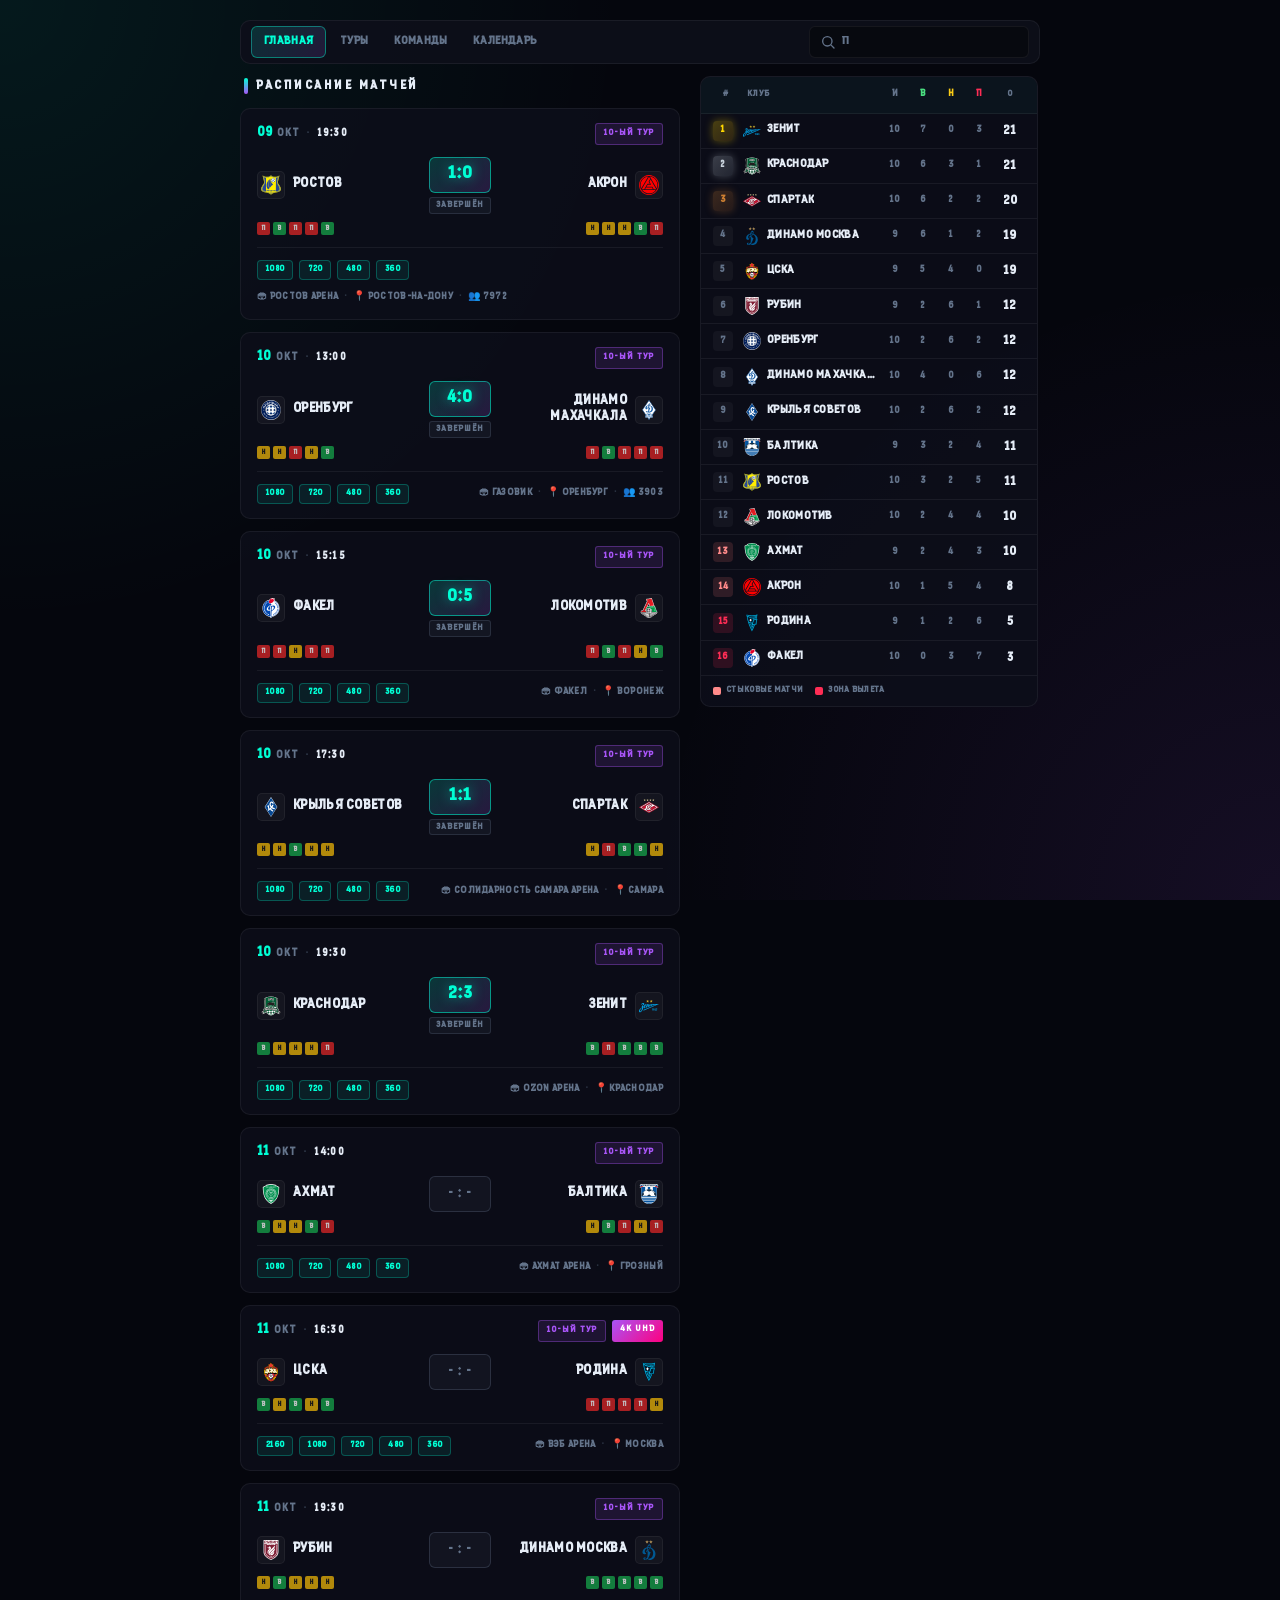
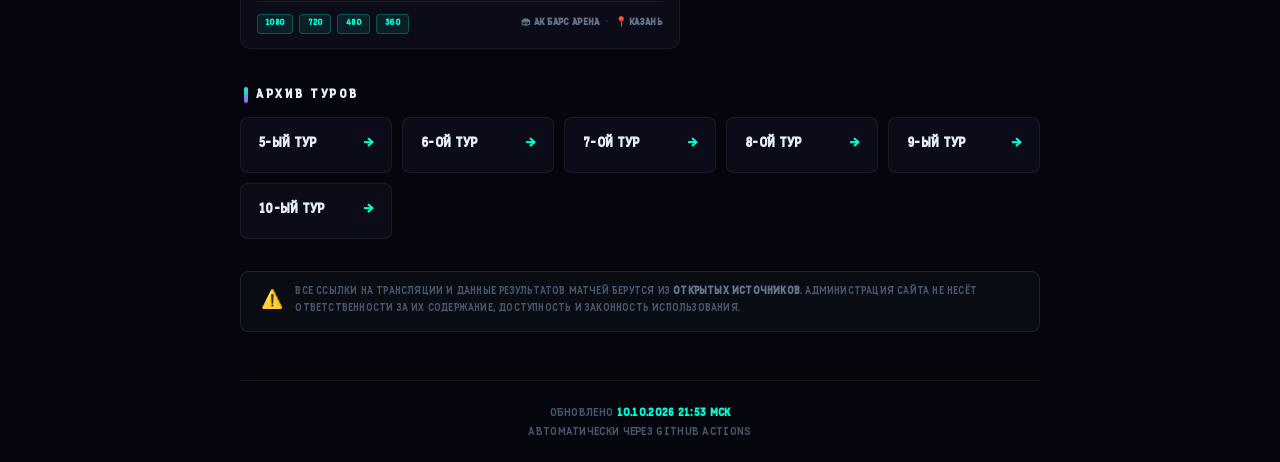
==== commit 3630ca86: "Обновление: 10-ый тур" ====
--- a/index.html
+++ b/index.html
@@ -2160,7 +2160,7 @@
     </div>
 
     <div class="footer">
-      Обновлено <span class="neon">10.10.2026 21:48 МСК</span><br>
+      Обновлено <span class="neon">10.10.2026 21:53 МСК</span><br>
       Автоматически через GitHub Actions
     </div>
 
